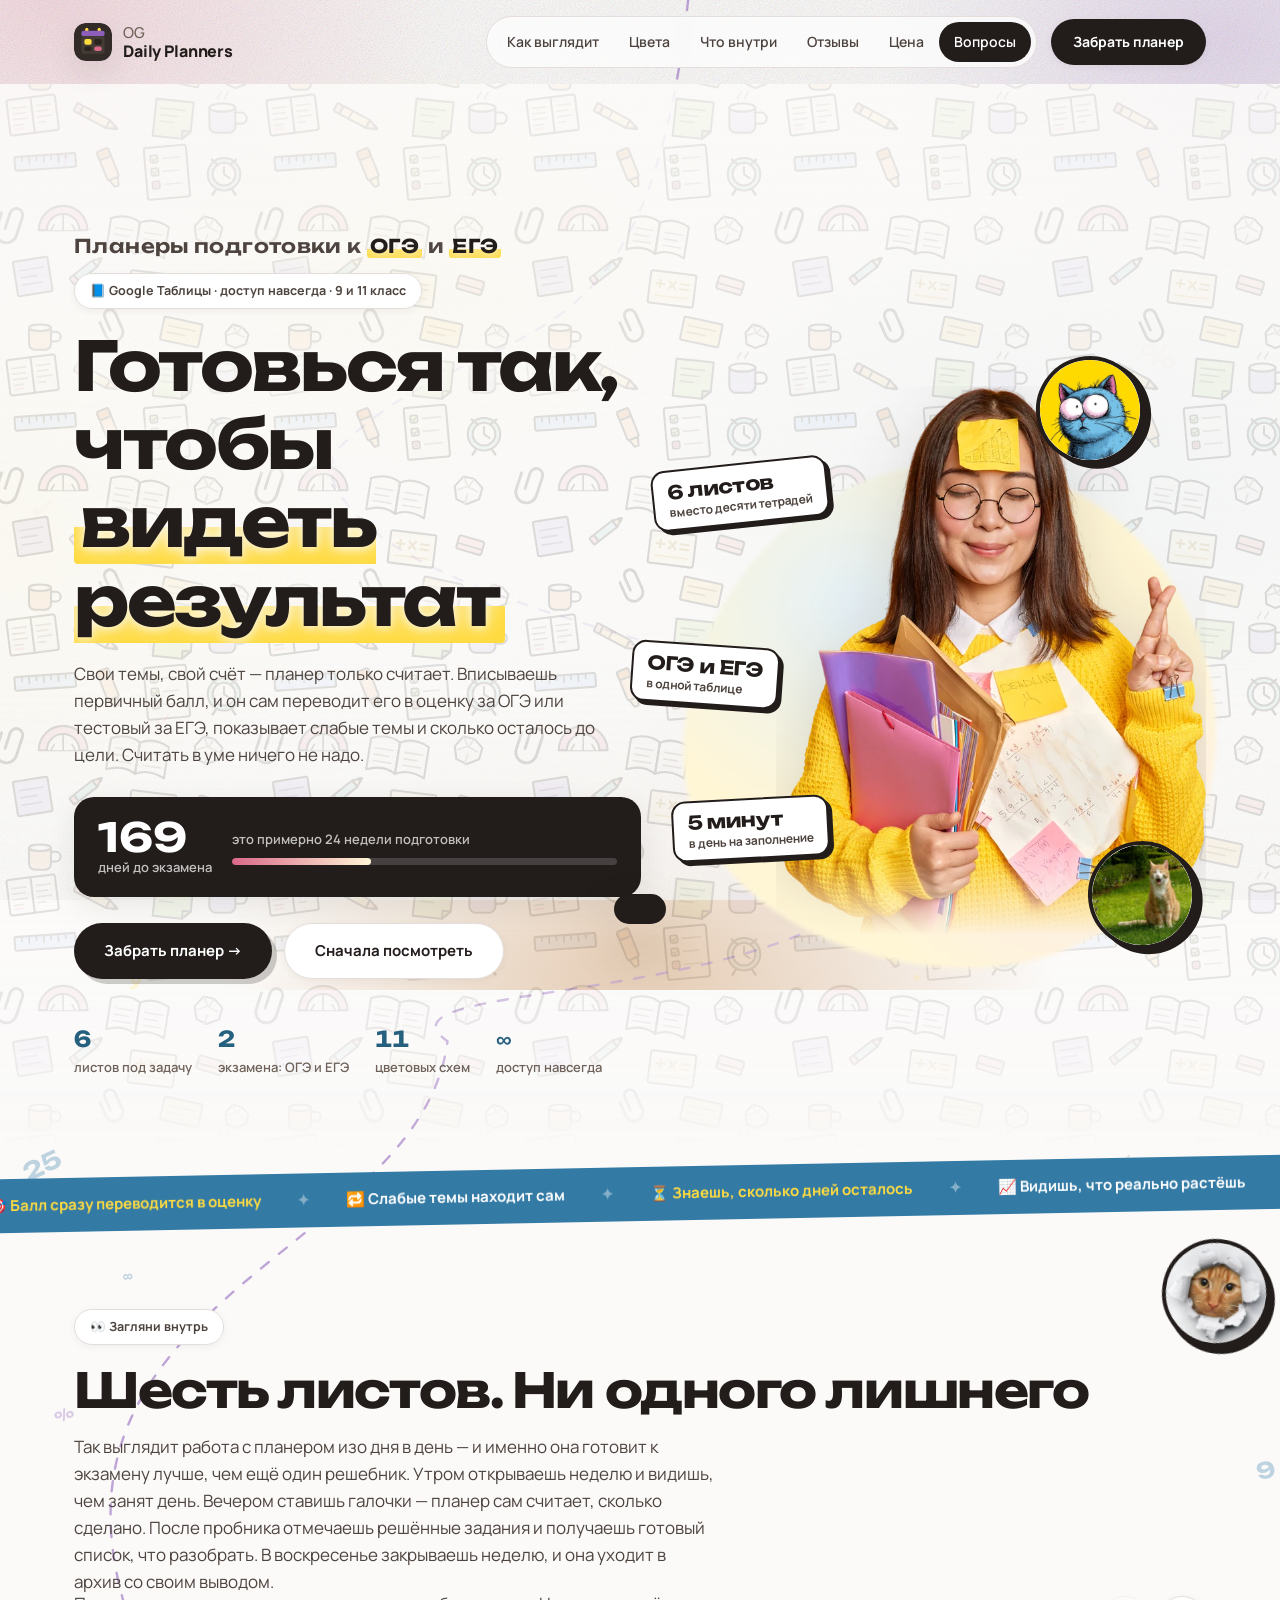
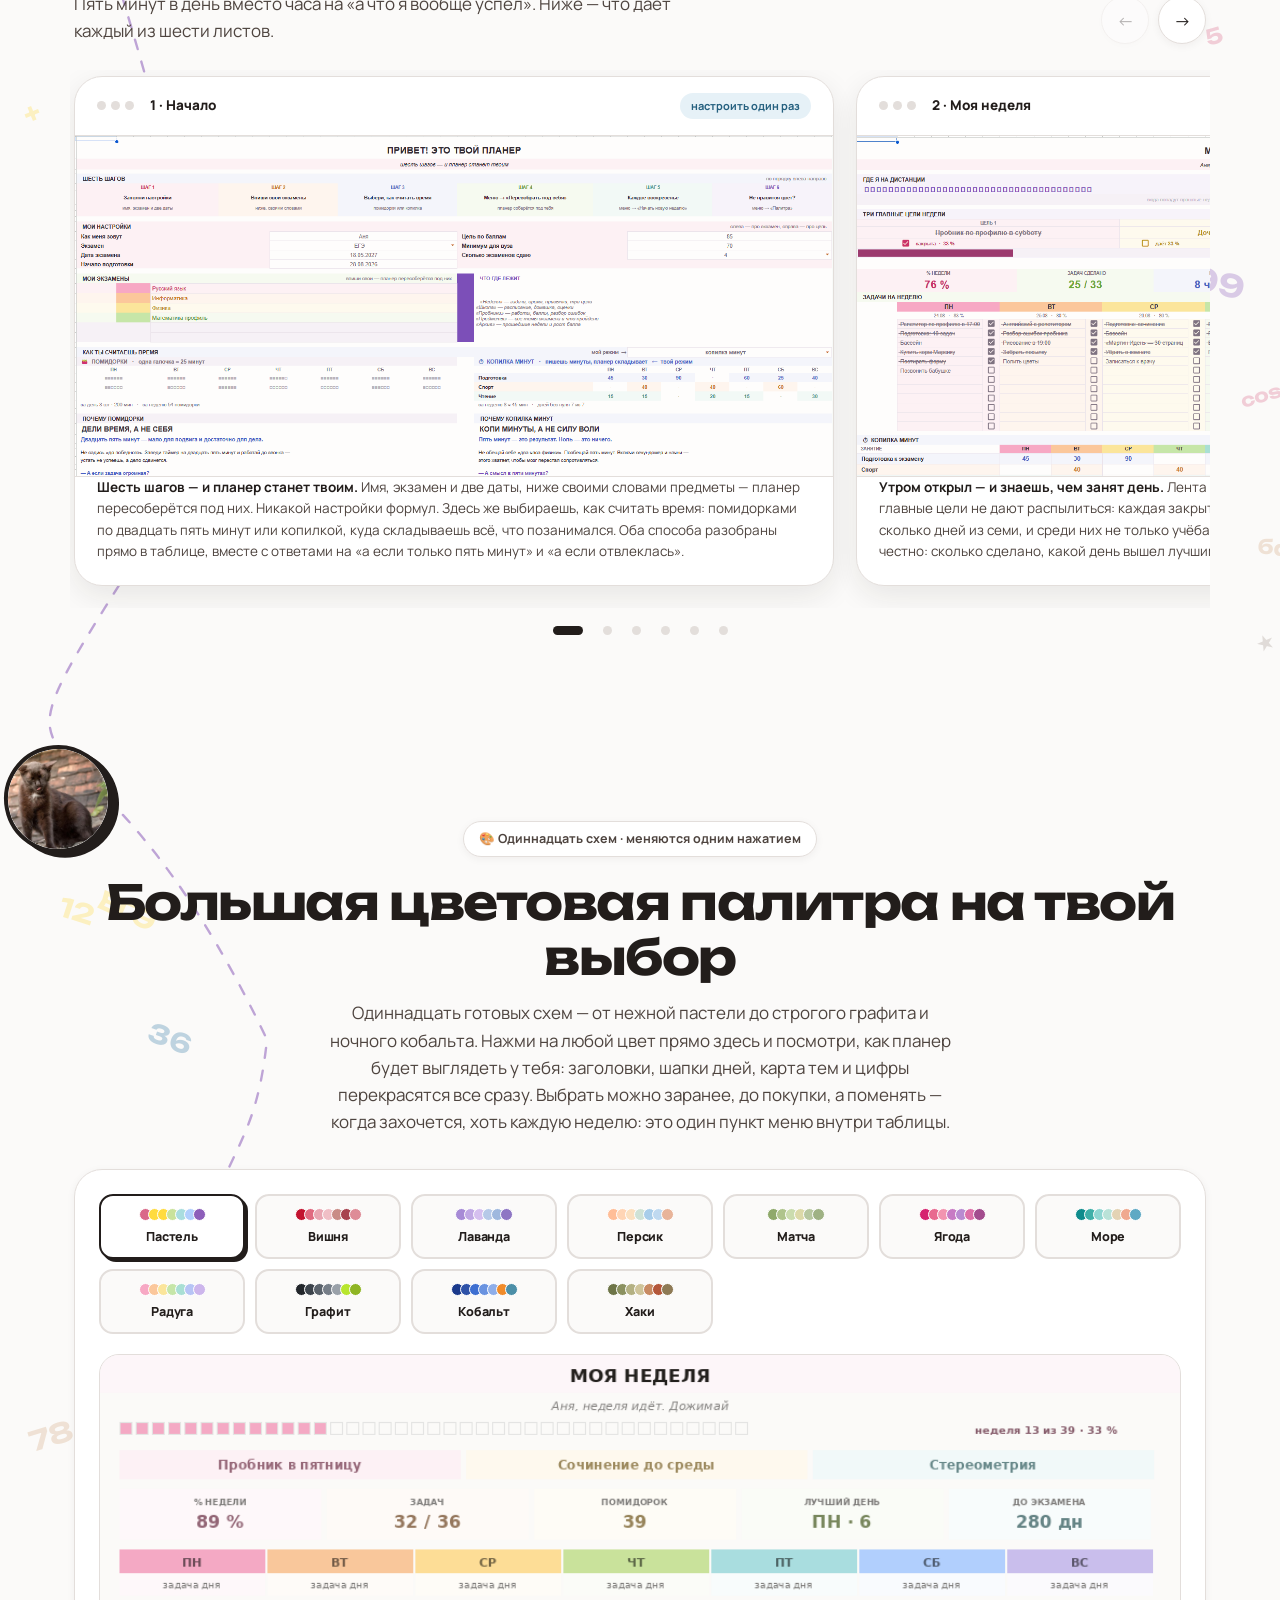
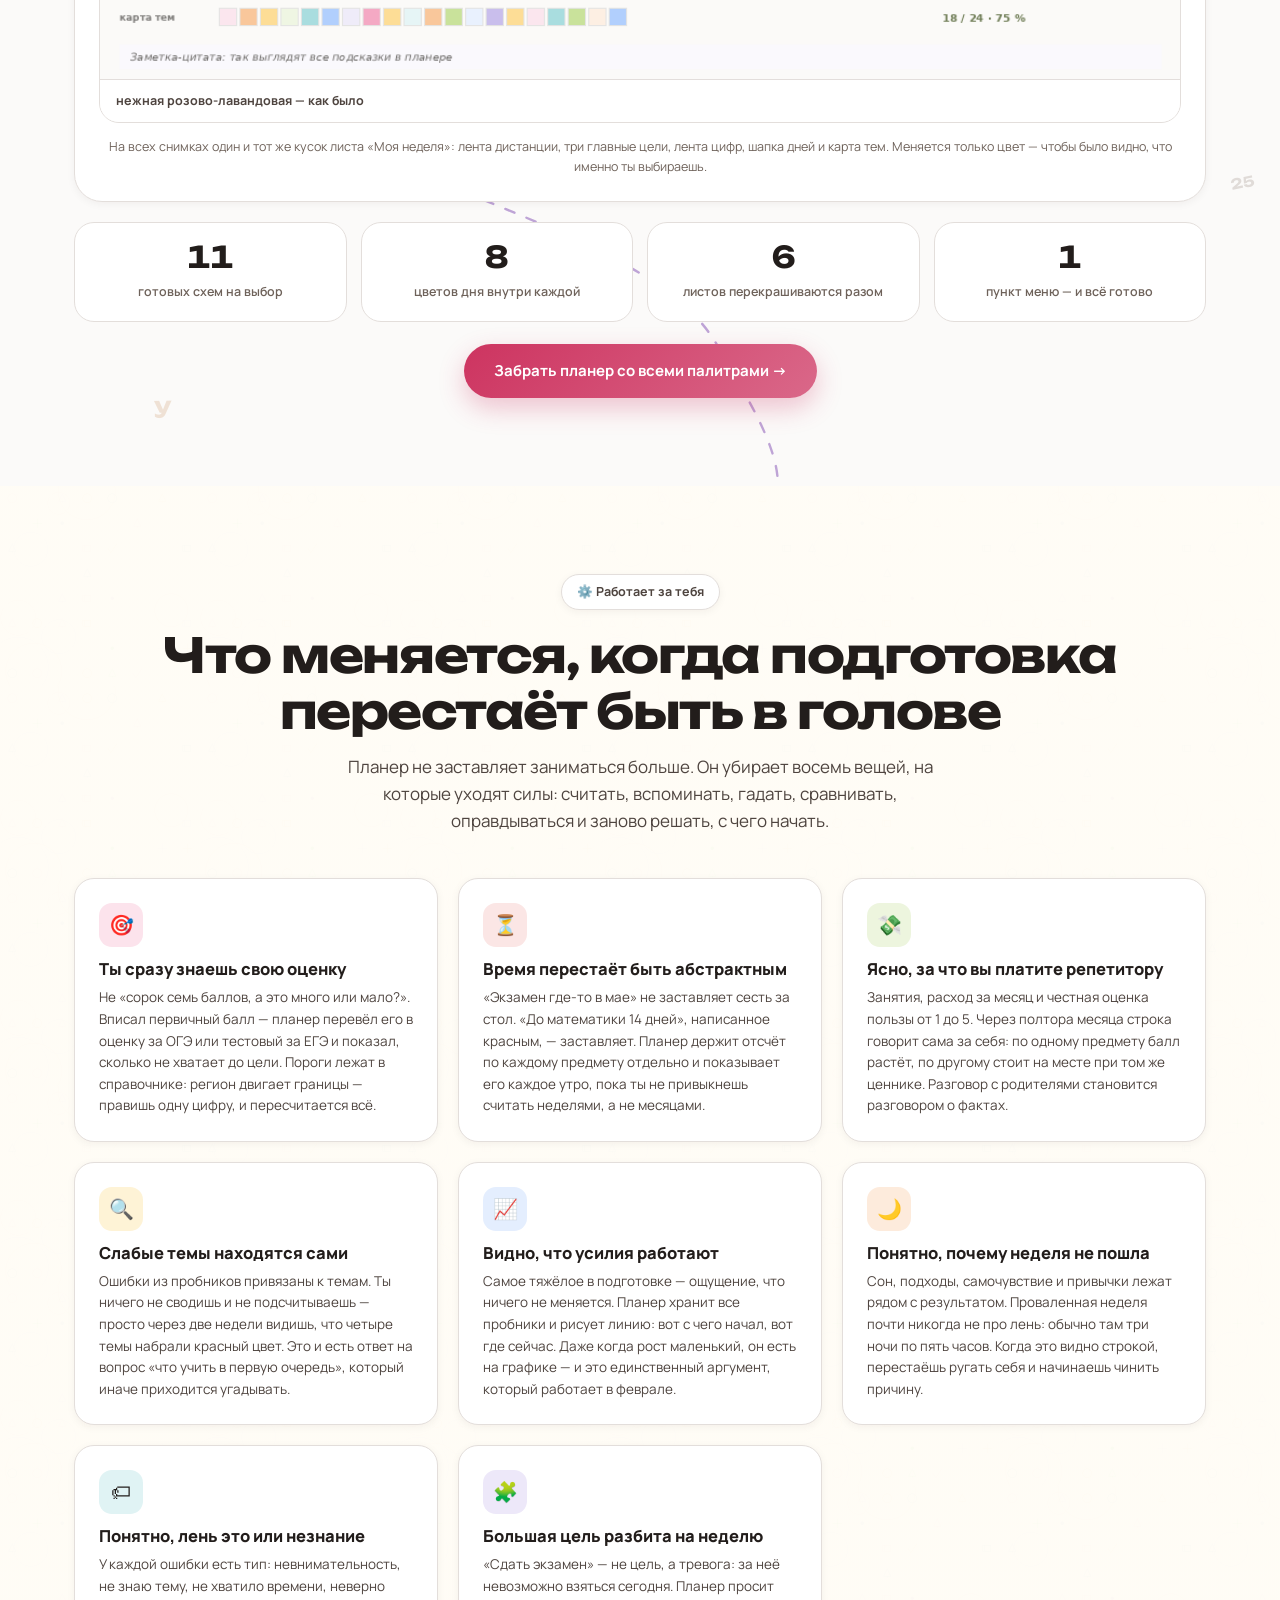
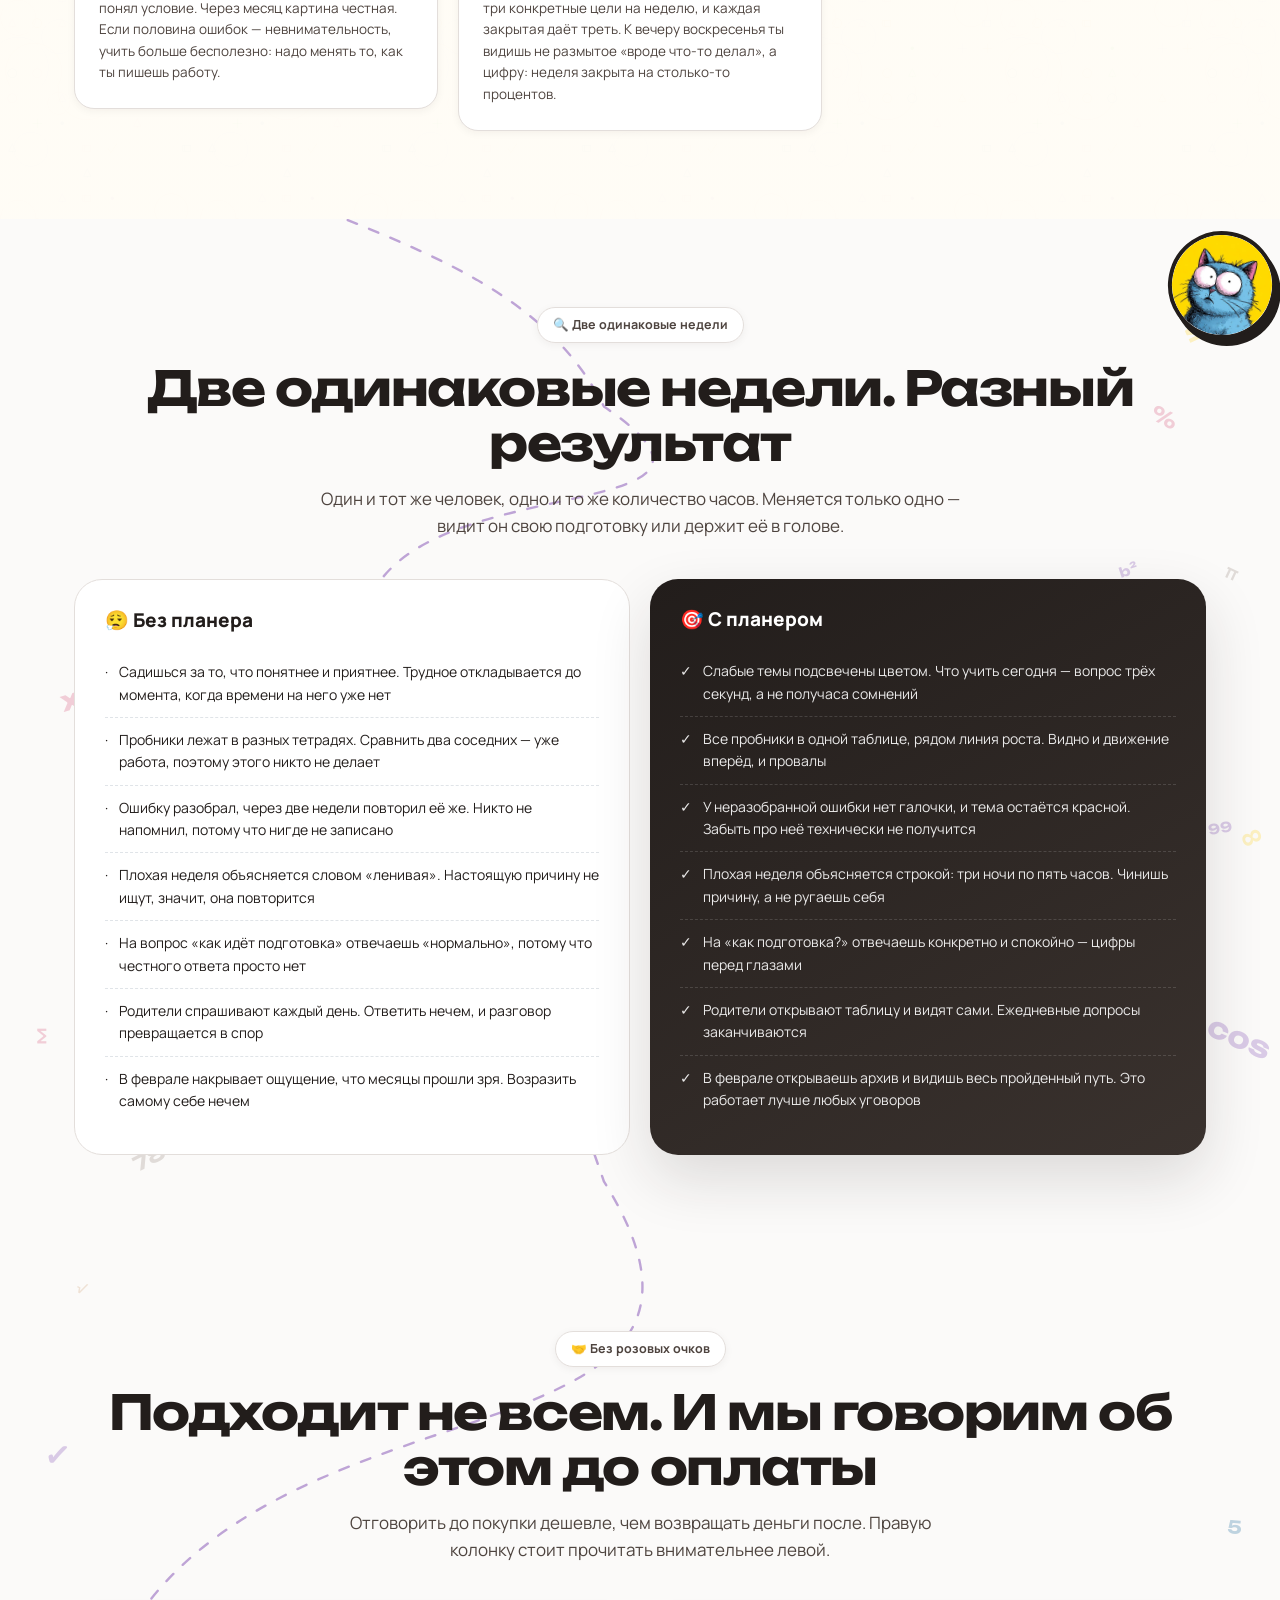
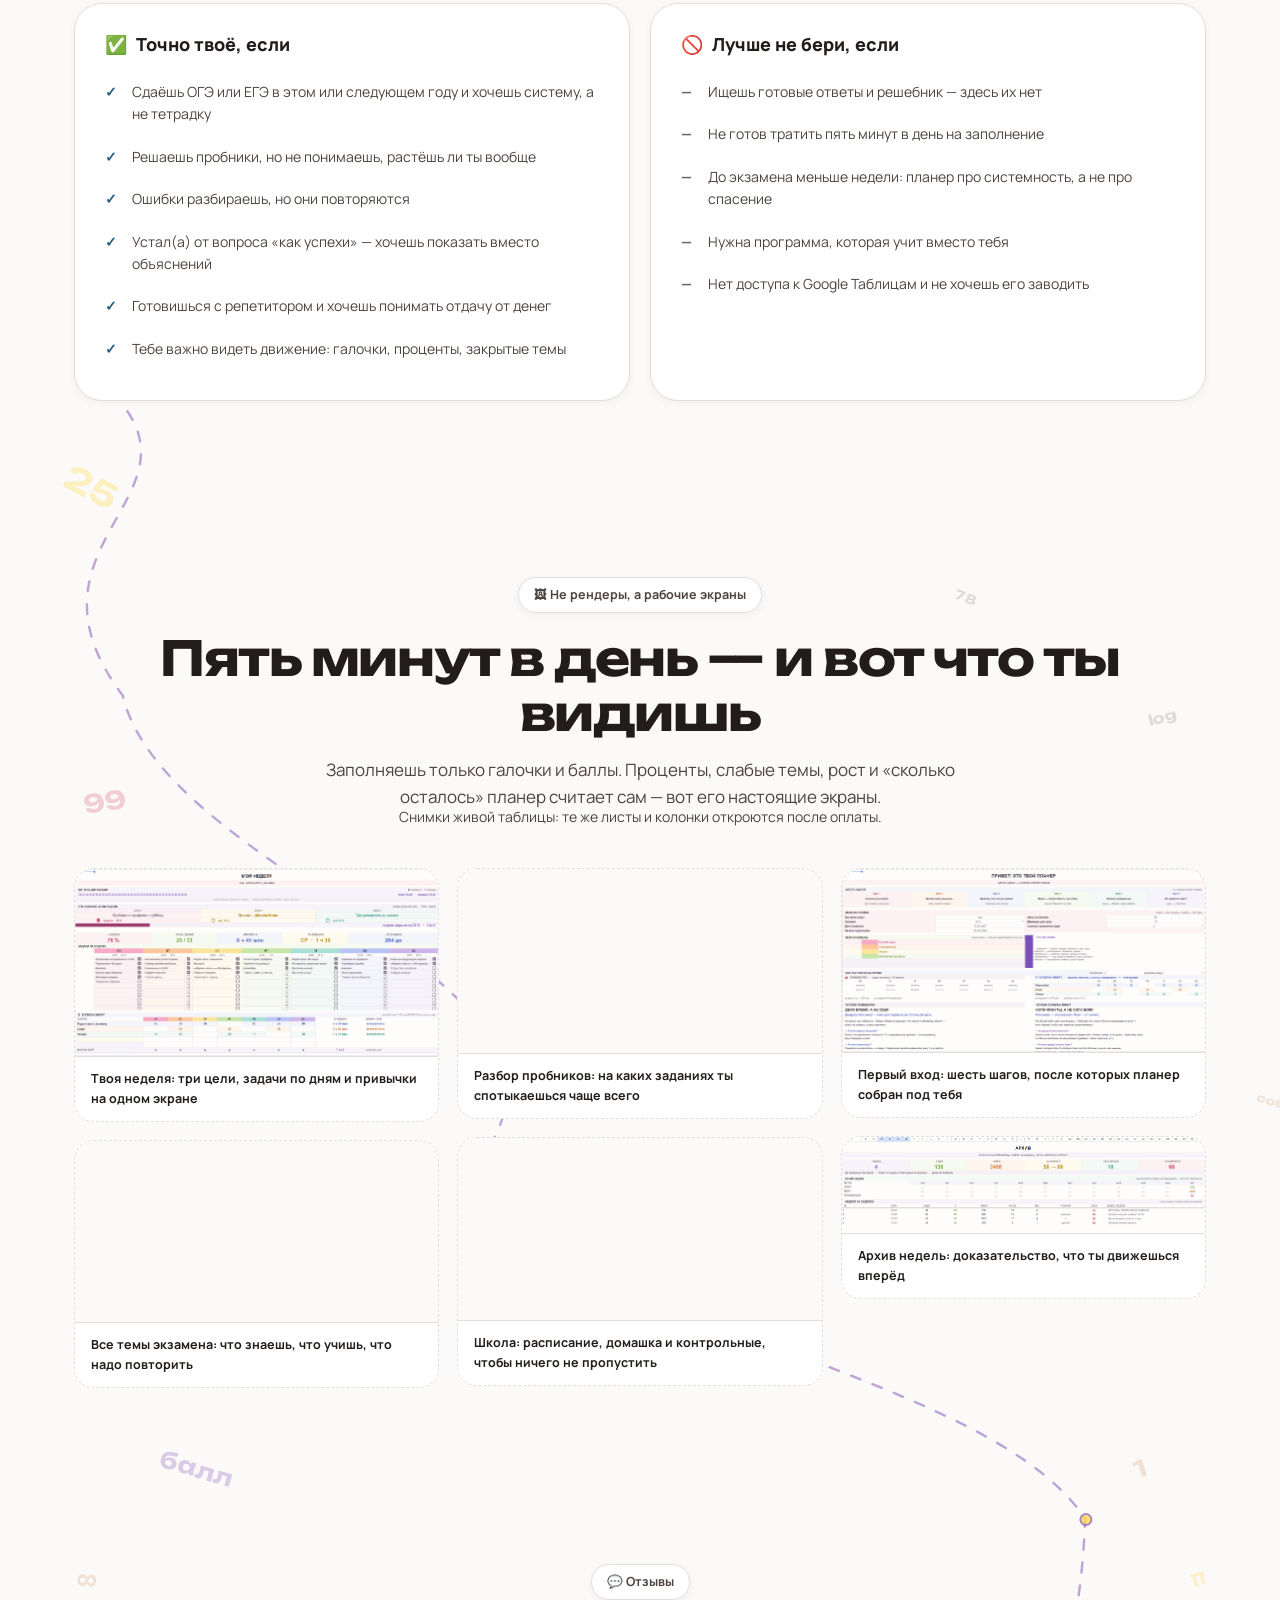
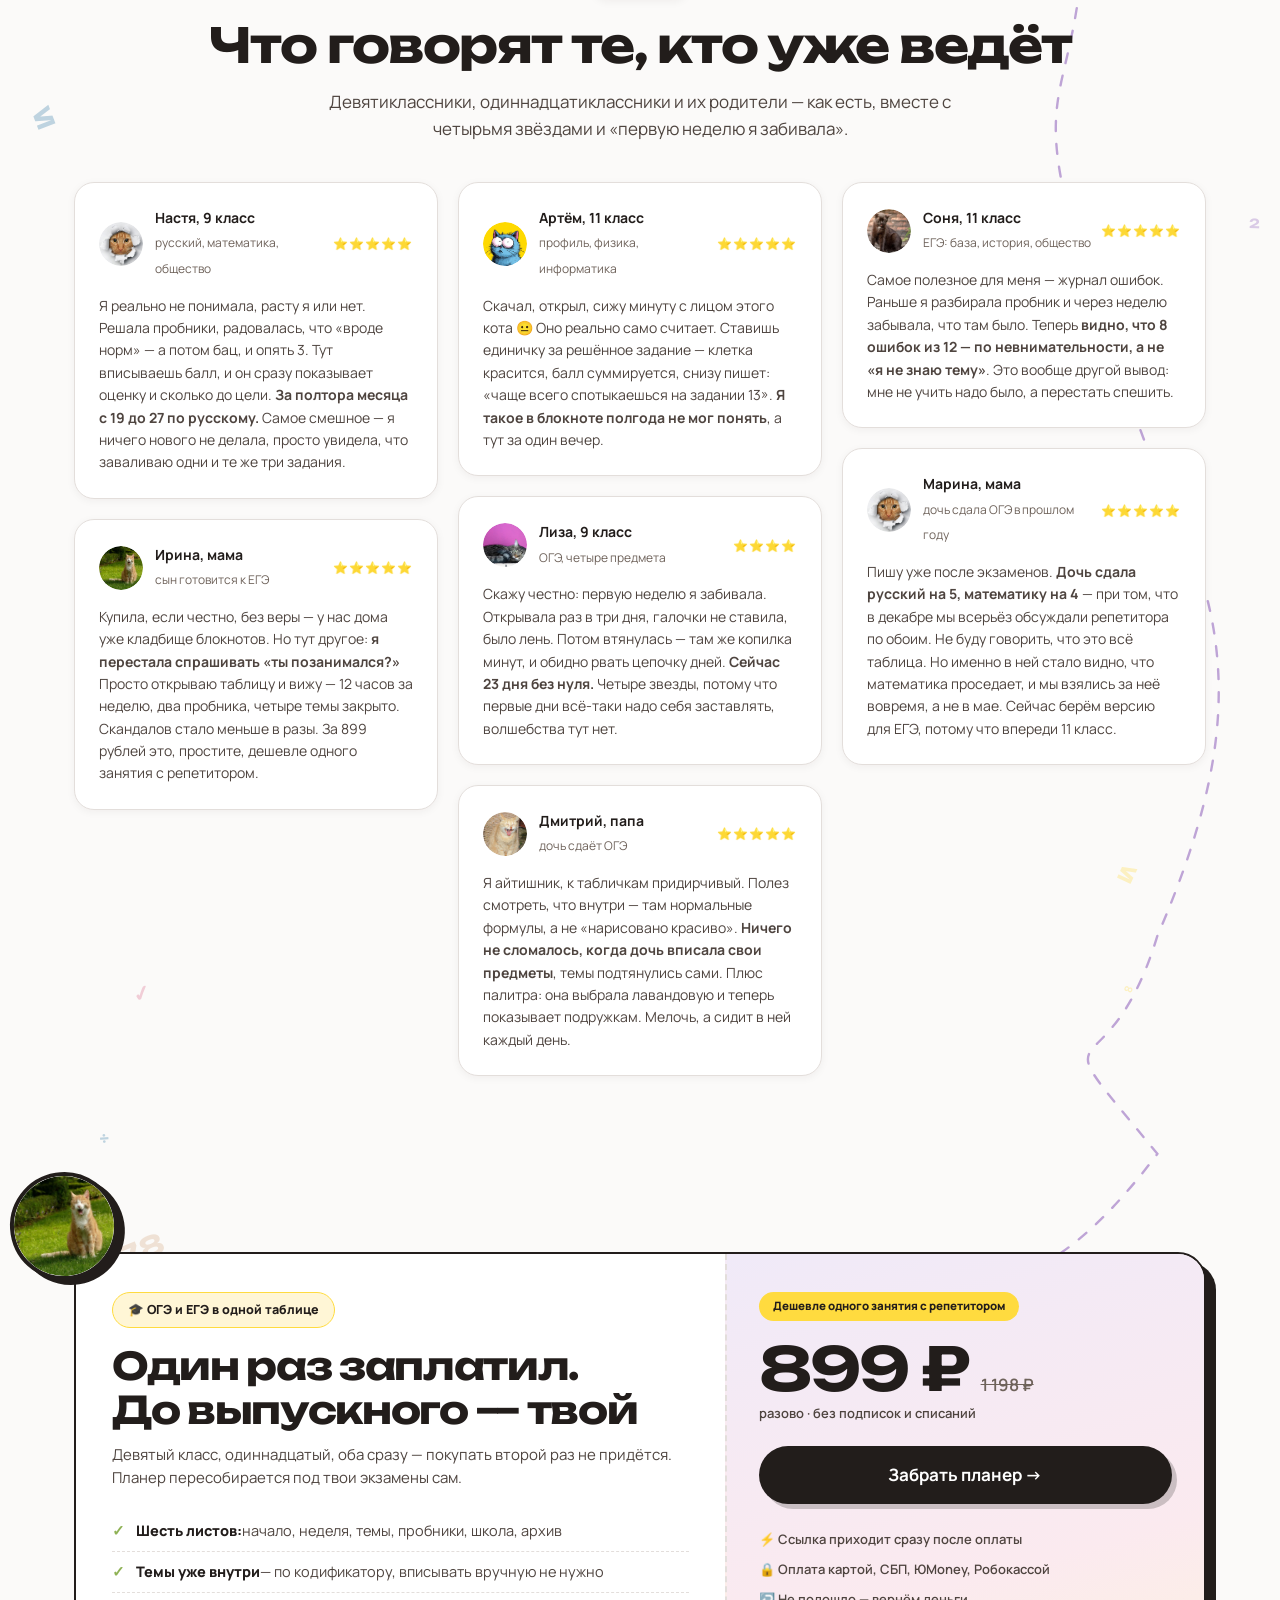
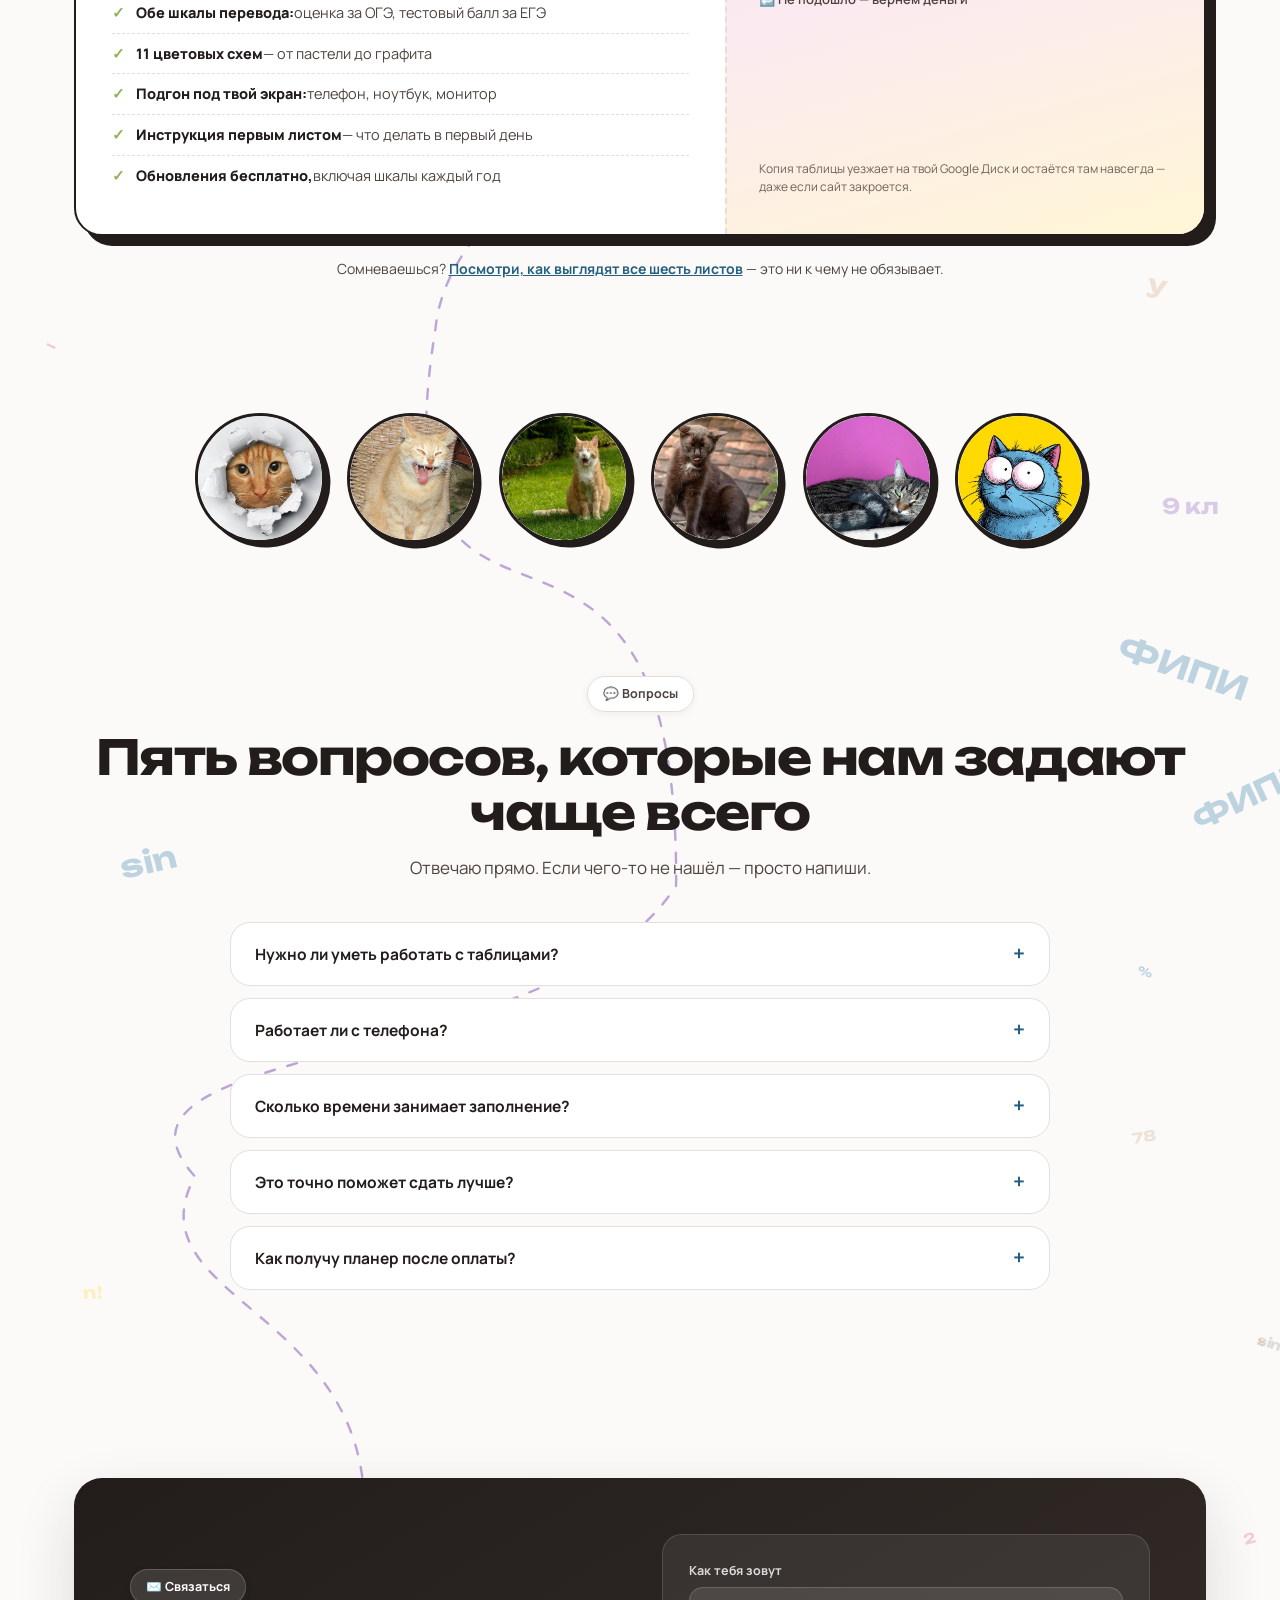
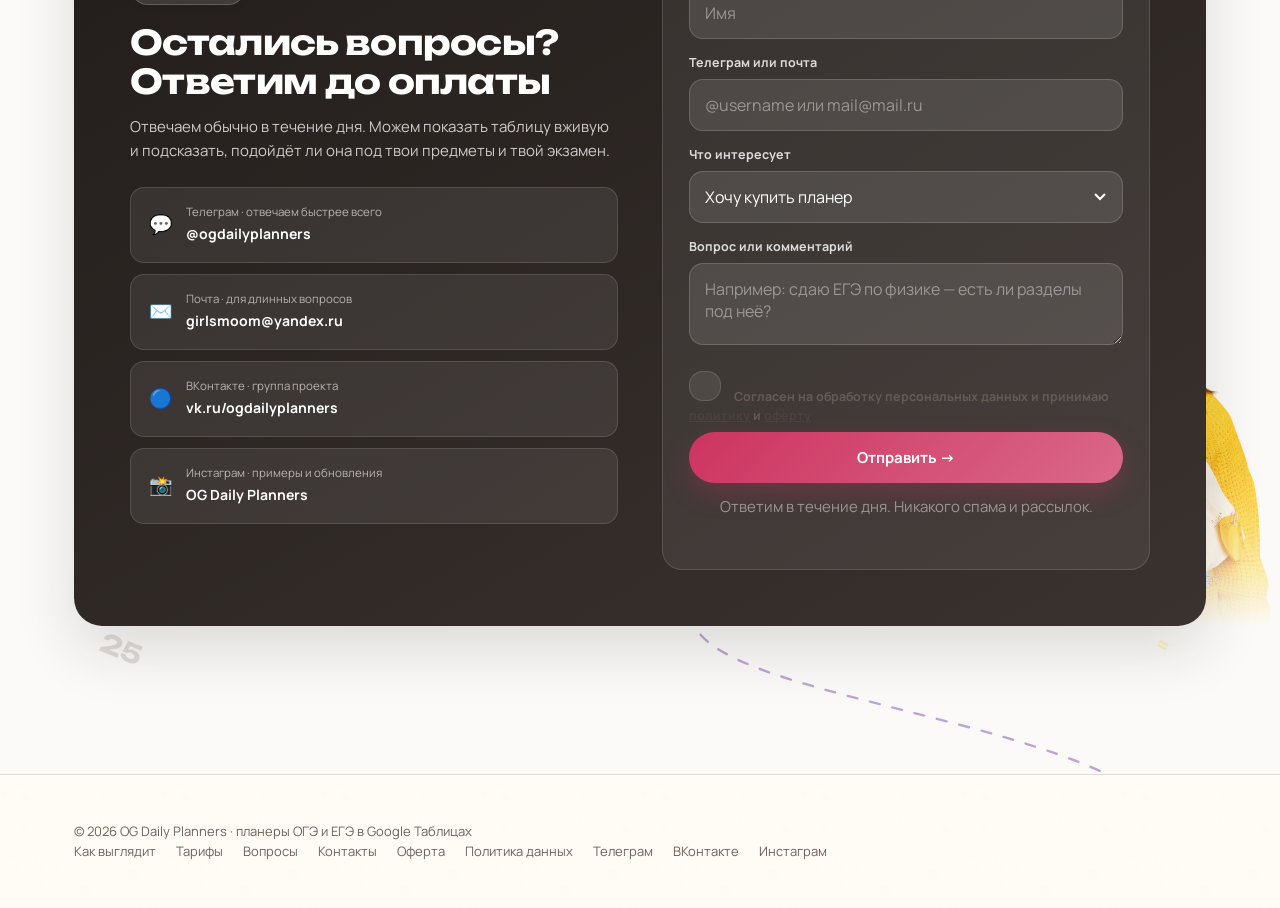
==== index.html @ 502cdce7 "Add files via upload" ====
<!DOCTYPE html>
<!-- ═══════════════════════════════════════════════════════════════
     ПЛАНЕРЫ ОГЭ И ЕГЭ · РАЗМЕТКА
     Стили — styles.css, скрипты — script.js.
     Здесь только структура и текст.
     ═══════════════════════════════════════════════════════════════ -->
<html lang="ru" class="no-js">
<head>
<meta charset="utf-8">
<!-- viewport-fit=cover — чтобы фон уходил под «чёлку» iPhone,
     а отступы контента считались через env(safe-area-inset-*) -->
<meta name="viewport" content="width=device-width, initial-scale=1, viewport-fit=cover">
<meta name="theme-color" content="#FBFAF9">
<meta name="format-detection" content="telephone=no">

<title>OG Daily Planners — планеры подготовки к ОГЭ и ЕГЭ, которые считают за тебя</title>
<meta name="description" content="Планеры подготовки к ОГЭ и ЕГЭ в Google Таблицах: темы, пробники, журнал ошибок, режим и дневник. Проценты, оценки и слабые места считаются сами.">
<meta property="og:title" content="OG Daily Planners — планеры подготовки к ОГЭ и ЕГЭ">
<meta property="og:description" content="Шесть листов, которые превращают подготовку в систему. Всё считается само.">
<meta property="og:type" content="website">


<!-- ─── ЗНАЧКИ ────────────────────────────────────────────────────
     SVG — для современных браузеров, PNG — для старых,
     apple-touch-icon — для ярлыка на домашнем экране iPhone. -->
<link rel="icon" href="favicon.svg" type="image/svg+xml">
<link rel="icon" href="favicon.png" sizes="32x32">
<link rel="apple-touch-icon" href="apple-touch-icon.png">
<link rel="manifest" href="site.webmanifest">

<!-- ─── ПРЕВЬЮ ПРИ ОТПРАВКЕ ССЫЛКИ ────────────────────────────────
     Без og:image в телеграме и вконтакте приходит голая строка.
     Размер 1200×630 — то, что просят все площадки. -->
<meta property="og:image" content="https://planernya.ru/og-image.jpg">
<meta property="og:image:width" content="1200">
<meta property="og:image:height" content="630">
<meta property="og:url" content="https://planernya.ru/">
<meta property="og:site_name" content="OG Daily Planners">
<meta property="og:locale" content="ru_RU">
<meta name="twitter:card" content="summary_large_image">
<meta name="twitter:image" content="https://planernya.ru/og-image.jpg">
<link rel="canonical" href="https://planernya.ru/">

<!-- Узор первого экрана грузится сразу, а не в общей очереди:
     без этого шапка полсекунды стоит пустой. -->
<link rel="preload" as="image" href="bg/pattern-study.svg" fetchpriority="high">
<link rel="preconnect" href="https://fonts.googleapis.com">
<link rel="preconnect" href="https://fonts.gstatic.com" crossorigin>
<link href="https://fonts.googleapis.com/css2?family=Manrope:wght@400;500;600;700;800&family=Unbounded:wght@600;700&display=swap" rel="stylesheet">

<!-- ─── РАЗМЕТКА ДЛЯ ПОИСКОВИКОВ ──────────────────────────────────
     Яндекс и Google читают этот блок и показывают цену прямо
     в выдаче, а вопросы — раскрывающимся списком под ссылкой.
     Вопросы взяты из блока FAQ ниже: если правишь их там —
     поправь и здесь, иначе поисковик покажет старый текст. -->
<script type="application/ld+json">
{
 "@context": "https://schema.org",
 "@graph": [
  {
   "@type": "Organization",
   "@id": "https://planernya.ru/#org",
   "name": "OG Daily Planners",
   "url": "https://planernya.ru/",
   "logo": "https://planernya.ru/icon-512.png",
   "email": "girlsmoom@yandex.ru",
   "telephone": "+7 912 018-03-93"
  },
  {
   "@type": "WebSite",
   "@id": "https://planernya.ru/#site",
   "url": "https://planernya.ru/",
   "name": "OG Daily Planners",
   "inLanguage": "ru-RU",
   "publisher": {
    "@id": "https://planernya.ru/#org"
   }
  },
  {
   "@type": "Product",
   "@id": "https://planernya.ru/#product",
   "name": "Планеры подготовки к ОГЭ и ЕГЭ",
   "description": "Шесть листов в Google Таблицах: начало, неделя, темы, пробники, школа, архив. Проценты, баллы и слабые темы считаются автоматически.",
   "image": [
    "https://planernya.ru/og-image.jpg"
   ],
   "brand": {
    "@id": "https://planernya.ru/#org"
   },
   "category": "Образование",
   "offers": {
    "@type": "Offer",
    "price": "899",
    "priceCurrency": "RUB",
    "availability": "https://schema.org/InStock",
    "url": "https://planernya.ru/checkout.html"
   }
  },
  {
   "@type": "FAQPage",
   "@id": "https://planernya.ru/#faq",
   "mainEntity": [
    {
     "@type": "Question",
     "name": "Нужно ли уметь работать с таблицами?",
     "acceptedAnswer": {
      "@type": "Answer",
      "text": "Нет. Все формулы уже внутри: ты только выбираешь из выпадающих списков и вписываешь числа. Из «умений» нужно уметь ставить галочки. Первым листом в планере идёт инструкция — что делать в первый день, в первую неделю и дальше."
     }
    },
    {
     "@type": "Question",
     "name": "Работает ли с телефона?",
     "acceptedAnswer": {
      "@type": "Answer",
      "text": "Да, через приложение Google Таблицы. Отмечать галочки, вписывать баллы и смотреть сводку удобно. Первую настройку — выбрать предметы и подставить темы — лучше сделать с компьютера: там видно всю ширину листа."
     }
    },
    {
     "@type": "Question",
     "name": "Сколько времени занимает заполнение?",
     "acceptedAnswer": {
      "@type": "Answer",
      "text": "Пять минут в день: отметить статус темы, поставить галочки в режиме, записать пару строк в дневник. Плюс десять минут после каждого пробника — разобрать ошибки. Это единственная обязательная часть: без неё планер превращается в красивую таблицу без пользы."
     }
    },
    {
     "@type": "Question",
     "name": "Это точно поможет сдать лучше?",
     "acceptedAnswer": {
      "@type": "Answer",
      "text": "Планер не добавляет знаний — он показывает, где их нет. Гарантировать баллы было бы враньём. Что он реально даёт: ты перестаёшь готовиться вслепую и тратить время на темы, которые и так знаешь."
     }
    },
    {
     "@type": "Question",
     "name": "Как получу планер после оплаты?",
     "acceptedAnswer": {
      "@type": "Answer",
      "text": "Ссылка на копию таблицы придёт сразу после оплаты. Открываешь, нажимаешь «Создать копию» — она становится твоей, никто кроме тебя её не видит. Доступ навсегда, обновления бесплатно."
     }
    }
   ]
  }
 ]
}
</script>

<link rel="stylesheet" href="styles.css">
</head>
<body class="bold-hero">

<!-- Первая цель при нажатии Tab: даёт перепрыгнуть меню и уйти
     сразу к тексту. Видна только когда на ней фокус. -->
<a class="skip" href="#main">Перейти к содержимому</a>

<!-- ═══ НИТЬ · путь через этапы страницы ═══════════════════════
     Линия петляет от шапки до подвала и уходит ЗА карточки:
     видна в промежутках между блоками, скрывается под ними.
     Так получается ощущение глубины и пути, а не рисунка поверх.

     Путь лежит в растягиваемом SVG, а точки-остановки — обычные
     элементы в процентах. Если бы кружки были внутри SVG, при
     растяжении на всю высоту страницы их расплющило бы в овалы. -->
<div class="thread" aria-hidden="true">
  <svg viewBox="0 0 100 1000" preserveAspectRatio="none">
    <path d="M 54 0 C 50.3 34.0 36.7 24.4 24.0 38.0 C 26.4 53.9 83.0 54.2 74.0 68.0 C 68.2 84.1 26.2 80.4 34.0 86.0 C 31.8 103.1 0.0 106.8 7.0 132.0 C 12.4 149.7 7.0 136.2 19.0 156.0 C 3.8 167.0 9.5 161.6 7.0 180.0 C -6.0 200.5 3.7 186.2 19.0 218.0 C 17.7 229.9 14.3 224.9 7.0 256.0 C 12.0 279.7 51.3 279.9 57.0 294.0 C 68.3 311.6 55.8 306.2 45.0 318.0 C 56.1 334.0 21.8 326.4 7.0 342.0 C 14.1 354.4 36.2 351.0 27.0 366.0 C 23.1 381.4 13.5 370.5 7.0 384.0 C -2.1 418.5 36.3 408.8 47.0 430.0 C 62.6 440.5 28.5 434.4 27.0 448.0 C 32.6 470.9 34.8 458.9 47.0 494.0 C 62.1 518.0 19.6 509.2 7.0 532.0 C 11.4 551.6 7.4 552.0 7.0 562.0 C 13.2 569.8 -2.1 574.0 7.0 586.0 C 10.6 600.9 47.5 609.3 37.0 624.0 C 43.1 638.5 78.6 641.4 87.0 654.0 C 86.2 674.2 79.3 663.6 93.0 700.0 C 99.9 712.6 99.7 722.6 93.0 738.0 C 88.7 752.1 82.5 743.3 93.0 756.0 C 81.8 770.8 78.0 763.3 73.0 774.0 C 76.9 794.2 34.8 802.0 33.0 820.0 C 27.5 853.8 53.3 825.8 53.0 866.0 C 43.1 881.4 2.8 878.8 13.0 890.0 C 6.7 901.8 34.8 900.9 25.0 928.0 C 34.4 962.6 41.7 942.9 55.0 974.0 C 47.5 984.3 106.3 983.7 93.0 1000.0" fill="none" stroke-width="2.4"
          stroke-linecap="round" stroke-dasharray="10 13"
          vector-effect="non-scaling-stroke"/>
  </svg>

  <!-- Декор: цифры, знаки и куски формул. Лежат на том же слое,
       что и нить, то есть ПОД содержимым — ничего не перекрывают
       и не мешают нажимать. Позиции в процентах, поэтому
       раскидываются по всей длине страницы, какой бы она ни была. -->
  <div class="thread-marks">
    <b class="c3" style="left:4.3%;top:1.21%;font-size:1.37rem;transform:rotate(7deg)">π</b>
    <b class="c3" style="left:7.9%;top:2.38%;font-size:0.74rem;transform:rotate(3deg)">+</b>
    <b class="c5" style="left:89.1%;top:2.83%;font-size:1.79rem;transform:rotate(6deg)">%</b>
    <b class="c5" style="left:2.3%;top:4.07%;font-size:1.96rem;transform:rotate(10deg)">✓</b>
    <b class="c6" style="left:11.2%;top:5.26%;font-size:1.16rem;transform:rotate(-23deg)">1</b>
    <b class="c3" style="left:12.0%;top:5.87%;font-size:1.32rem;transform:rotate(21deg)">√</b>
    <b class="c5" style="left:74.0%;top:7.47%;font-size:2.02rem;transform:rotate(5deg)">99</b>
    <b class="c1" style="left:71.3%;top:8.03%;font-size:0.77rem;transform:rotate(12deg)">+</b>
    <b class="c1" style="left:10.1%;top:8.03%;font-size:1.06rem;transform:rotate(4deg)">y</b>
    <b class="c6" style="left:87.6%;top:9.52%;font-size:0.83rem;transform:rotate(-9deg)">✓</b>
    <b class="c4" style="left:1.7%;top:9.52%;font-size:1.51rem;transform:rotate(-25deg)">25</b>
    <b class="c4" style="left:9.6%;top:10.48%;font-size:0.86rem;transform:rotate(-4deg)">∞</b>
    <b class="c2" style="left:4.3%;top:11.63%;font-size:0.93rem;transform:rotate(-27deg)">%</b>
    <b class="c4" style="left:98.1%;top:12.02%;font-size:1.39rem;transform:rotate(-11deg)">9 кл</b>
    <b class="c3" style="left:94.2%;top:13.43%;font-size:1.34rem;transform:rotate(-16deg)">5</b>
    <b class="c1" style="left:1.9%;top:14.05%;font-size:1.62rem;transform:rotate(-22deg)">+</b>
    <b class="c4" style="left:10.5%;top:15.43%;font-size:1.1rem;transform:rotate(28deg)">∞</b>
    <b class="c2" style="left:93.1%;top:15.43%;font-size:1.93rem;transform:rotate(13deg)">99</b>
    <b class="c3" style="left:96.9%;top:16.4%;font-size:1.14rem;transform:rotate(-16deg)">cos</b>
    <b class="c5" style="left:98.3%;top:17.67%;font-size:1.25rem;transform:rotate(6deg)">балл</b>
    <b class="c6" style="left:98.2%;top:18.44%;font-size:1.13rem;transform:rotate(-23deg)">★</b>
    <b class="c1" style="left:3.1%;top:19.38%;font-size:1.0rem;transform:rotate(24deg)">✓</b>
    <b class="c1" style="left:7.6%;top:20.63%;font-size:1.6rem;transform:rotate(24deg)">ЕГЭ</b>
    <b class="c1" style="left:4.6%;top:20.63%;font-size:1.65rem;transform:rotate(18deg)">12</b>
    <b class="c4" style="left:11.6%;top:21.69%;font-size:1.61rem;transform:rotate(19deg)">36</b>
    <b class="c1" style="left:43.3%;top:22.87%;font-size:1.3rem;transform:rotate(-21deg)">tg</b>
    <b class="c5" style="left:12.1%;top:23.33%;font-size:2.01rem;transform:rotate(12deg)">4</b>
    <b class="c5" style="left:2.3%;top:24.97%;font-size:1.7rem;transform:rotate(-17deg)">78</b>
    <b class="c5" style="left:90.7%;top:25.89%;font-size:1.31rem;transform:rotate(8deg)">n!</b>
    <b class="c6" style="left:70.0%;top:26.67%;font-size:1.13rem;transform:rotate(14deg)">балл</b>
    <b class="c5" style="left:90.9%;top:26.67%;font-size:1.4rem;transform:rotate(22deg)">0</b>
    <b class="c6" style="left:96.2%;top:27.88%;font-size:0.9rem;transform:rotate(-12deg)">25</b>
    <b class="c4" style="left:90.5%;top:28.83%;font-size:1.52rem;transform:rotate(-24deg)">√</b>
    <b class="c5" style="left:12.0%;top:29.69%;font-size:1.43rem;transform:rotate(-1deg)">y</b>
    <b class="c4" style="left:96.3%;top:31.0%;font-size:1.98rem;transform:rotate(-18deg)">x²</b>
    <b class="c3" style="left:94.0%;top:31.82%;font-size:2.03rem;transform:rotate(0deg)">9 кл</b>
    <b class="c3" style="left:20.4%;top:31.82%;font-size:1.62rem;transform:rotate(10deg)">12</b>
    <b class="c2" style="left:63.9%;top:33.28%;font-size:0.77rem;transform:rotate(8deg)">≠</b>
    <b class="c2" style="left:11.7%;top:33.82%;font-size:1.16rem;transform:rotate(16deg)">∑</b>
    <b class="c6" style="left:7.4%;top:34.66%;font-size:1.59rem;transform:rotate(-26deg)">0</b>
    <b class="c1" style="left:88.2%;top:34.66%;font-size:0.74rem;transform:rotate(18deg)">−</b>
    <b class="c5" style="left:28.6%;top:35.92%;font-size:1.02rem;transform:rotate(28deg)">36</b>
    <b class="c3" style="left:3.6%;top:37.31%;font-size:1.19rem;transform:rotate(-9deg)">1</b>
    <b class="c6" style="left:7.5%;top:37.77%;font-size:1.62rem;transform:rotate(-13deg)">a²</b>
    <b class="c6" style="left:7.8%;top:37.77%;font-size:1.27rem;transform:rotate(1deg)">78</b>
    <b class="c3" style="left:8.9%;top:38.83%;font-size:1.74rem;transform:rotate(-7deg)">sin</b>
    <b class="c1" style="left:89.6%;top:40.45%;font-size:2.05rem;transform:rotate(7deg)">×</b>
    <b class="c4" style="left:29.4%;top:40.99%;font-size:1.02rem;transform:rotate(3deg)">→</b>
    <b class="c6" style="left:5.0%;top:40.99%;font-size:1.17rem;transform:rotate(10deg)">π</b>
    <b class="c1" style="left:92.6%;top:42.25%;font-size:1.84rem;transform:rotate(-25deg)">≤</b>
    <b class="c3" style="left:89.9%;top:43.0%;font-size:1.29rem;transform:rotate(27deg)">%</b>
    <b class="c2" style="left:87.4%;top:44.29%;font-size:0.85rem;transform:rotate(-18deg)">b²</b>
    <b class="c6" style="left:95.7%;top:44.29%;font-size:1.22rem;transform:rotate(25deg)">π</b>
    <b class="c3" style="left:4.8%;top:45.31%;font-size:1.71rem;transform:rotate(-17deg)">x</b>
    <b class="c1" style="left:96.9%;top:46.42%;font-size:1.81rem;transform:rotate(-27deg)">∞</b>
    <b class="c2" style="left:94.4%;top:46.42%;font-size:0.87rem;transform:rotate(-9deg)">99</b>
    <b class="c5" style="left:89.5%;top:47.57%;font-size:1.08rem;transform:rotate(-3deg)">3</b>
    <b class="c3" style="left:2.8%;top:48.1%;font-size:1.29rem;transform:rotate(0deg)">∑</b>
    <b class="c2" style="left:94.2%;top:48.1%;font-size:1.78rem;transform:rotate(23deg)">cos</b>
    <b class="c6" style="left:10.4%;top:49.12%;font-size:1.26rem;transform:rotate(-27deg)">78</b>
    <b class="c5" style="left:6.0%;top:50.23%;font-size:0.91rem;transform:rotate(27deg)">√</b>
    <b class="c2" style="left:3.4%;top:51.53%;font-size:1.96rem;transform:rotate(6deg)">✓</b>
    <b class="c4" style="left:95.9%;top:52.19%;font-size:1.11rem;transform:rotate(5deg)">5</b>
    <b class="c3" style="left:6.2%;top:53.34%;font-size:1.2rem;transform:rotate(17deg)">99</b>
    <b class="c3" style="left:58.2%;top:54.83%;font-size:1.85rem;transform:rotate(-22deg)">√</b>
    <b class="c3" style="left:11.1%;top:55.55%;font-size:1.3rem;transform:rotate(28deg)">−</b>
    <b class="c1" style="left:5.0%;top:56.74%;font-size:2.07rem;transform:rotate(28deg)">25</b>
    <b class="c6" style="left:74.6%;top:57.74%;font-size:0.79rem;transform:rotate(19deg)">78</b>
    <b class="c6" style="left:89.7%;top:58.73%;font-size:0.92rem;transform:rotate(-14deg)">log</b>
    <b class="c3" style="left:6.5%;top:59.37%;font-size:1.57rem;transform:rotate(-9deg)">99</b>
    <b class="c2" style="left:5.9%;top:60.45%;font-size:1.25rem;transform:rotate(1deg)">+</b>
    <b class="c5" style="left:98.2%;top:61.9%;font-size:0.73rem;transform:rotate(15deg)">cos</b>
    <b class="c1" style="left:76.1%;top:61.9%;font-size:0.83rem;transform:rotate(2deg)">÷</b>
    <b class="c3" style="left:90.1%;top:62.66%;font-size:2.06rem;transform:rotate(21deg)">≤</b>
    <b class="c2" style="left:41.6%;top:63.87%;font-size:0.76rem;transform:rotate(9deg)">99</b>
    <b class="c5" style="left:88.6%;top:64.9%;font-size:1.48rem;transform:rotate(-18deg)">1</b>
    <b class="c2" style="left:12.4%;top:64.9%;font-size:1.41rem;transform:rotate(16deg)">балл</b>
    <b class="c5" style="left:6.0%;top:65.78%;font-size:1.76rem;transform:rotate(3deg)">∞</b>
    <b class="c1" style="left:93.0%;top:65.78%;font-size:1.5rem;transform:rotate(-18deg)">π</b>
    <b class="c4" style="left:2.6%;top:66.9%;font-size:2.02rem;transform:rotate(-21deg)">≤</b>
    <b class="c2" style="left:97.6%;top:67.86%;font-size:0.8rem;transform:rotate(2deg)">2</b>
    <b class="c3" style="left:89.9%;top:68.88%;font-size:1.68rem;transform:rotate(14deg)">9</b>
    <b class="c1" style="left:73.6%;top:70.18%;font-size:0.71rem;transform:rotate(-8deg)">8</b>
    <b class="c6" style="left:89.7%;top:71.02%;font-size:1.32rem;transform:rotate(-1deg)">8</b>
    <b class="c5" style="left:27.9%;top:71.94%;font-size:1.4rem;transform:rotate(15deg)">∑</b>
    <b class="c2" style="left:8.0%;top:71.94%;font-size:0.94rem;transform:rotate(28deg)">25</b>
    <b class="c1" style="left:87.4%;top:73.17%;font-size:1.66rem;transform:rotate(25deg)">≤</b>
    <b class="c3" style="left:10.4%;top:74.19%;font-size:1.31rem;transform:rotate(-16deg)">✓</b>
    <b class="c1" style="left:87.8%;top:74.19%;font-size:0.76rem;transform:rotate(20deg)">∞</b>
    <b class="c4" style="left:7.8%;top:75.42%;font-size:0.93rem;transform:rotate(-4deg)">÷</b>
    <b class="c3" style="left:2.7%;top:76.29%;font-size:1.37rem;transform:rotate(13deg)">=</b>
    <b class="c5" style="left:9.3%;top:76.29%;font-size:1.72rem;transform:rotate(-22deg)">78</b>
    <b class="c3" style="left:12.0%;top:77.51%;font-size:1.46rem;transform:rotate(-5deg)">x²</b>
    <b class="c6" style="left:92.7%;top:77.99%;font-size:1.93rem;transform:rotate(6deg)">→</b>
    <b class="c6" style="left:91.3%;top:79.3%;font-size:0.88rem;transform:rotate(2deg)">★</b>
    <b class="c5" style="left:89.0%;top:80.19%;font-size:1.72rem;transform:rotate(-22deg)">9</b>
    <b class="c5" style="left:89.7%;top:81.53%;font-size:1.59rem;transform:rotate(11deg)">y</b>
    <b class="c3" style="left:3.6%;top:82.08%;font-size:1.02rem;transform:rotate(26deg)">−</b>
    <b class="c2" style="left:90.8%;top:83.38%;font-size:1.33rem;transform:rotate(0deg)">9 кл</b>
    <b class="c4" style="left:87.2%;top:84.67%;font-size:2.02rem;transform:rotate(19deg)">ФИПИ</b>
    <b class="c4" style="left:92.9%;top:85.73%;font-size:1.87rem;transform:rotate(-25deg)">ФИПИ</b>
    <b class="c4" style="left:9.4%;top:86.28%;font-size:1.91rem;transform:rotate(-13deg)">sin</b>
    <b class="c4" style="left:88.9%;top:87.27%;font-size:0.71rem;transform:rotate(15deg)">%</b>
    <b class="c5" style="left:88.4%;top:88.62%;font-size:0.9rem;transform:rotate(-8deg)">78</b>
    <b class="c1" style="left:6.5%;top:89.89%;font-size:1.07rem;transform:rotate(-2deg)">n!</b>
    <b class="c6" style="left:98.2%;top:90.32%;font-size:0.85rem;transform:rotate(17deg)">sin</b>
    <b class="c5" style="left:98.1%;top:90.32%;font-size:0.87rem;transform:rotate(-25deg)">+</b>
    <b class="c4" style="left:91.9%;top:91.94%;font-size:1.34rem;transform:rotate(-22deg)">7</b>
    <b class="c3" style="left:97.2%;top:91.94%;font-size:0.9rem;transform:rotate(-14deg)">2</b>
    <b class="c4" style="left:39.5%;top:92.78%;font-size:1.01rem;transform:rotate(-2deg)">→</b>
    <b class="c1" style="left:38.3%;top:94.0%;font-size:1.62rem;transform:rotate(-25deg)">11 кл</b>
    <b class="c6" style="left:89.3%;top:95.02%;font-size:0.93rem;transform:rotate(-23deg)">=</b>
    <b class="c2" style="left:90.7%;top:95.86%;font-size:1.93rem;transform:rotate(-27deg)">4</b>
    <b class="c6" style="left:37.6%;top:95.86%;font-size:1.43rem;transform:rotate(13deg)">2</b>
    <b class="c1" style="left:8.5%;top:96.56%;font-size:1.05rem;transform:rotate(14deg)">log</b>
    <b class="c6" style="left:7.8%;top:97.75%;font-size:1.64rem;transform:rotate(22deg)">25</b>
    <b class="c1" style="left:90.4%;top:97.75%;font-size:1.11rem;transform:rotate(28deg)">=</b>
    <b class="c4" style="left:10.9%;top:99.17%;font-size:1.62rem;transform:rotate(25deg)">5</b>
  </div>
  <div class="thread-dots">
    <i style="left:24.0%;top:3.8%"></i>
    <i style="left:19.0%;top:15.6%"></i>
    <i style="left:57.0%;top:29.4%"></i>
    <i style="left:7.0%;top:38.4%"></i>
    <i style="left:7.0%;top:53.2%"></i>
    <i style="left:87.0%;top:65.4%"></i>
    <i style="left:73.0%;top:77.4%"></i>
    <i style="left:25.0%;top:92.8%"></i>
  </div>
</div>


<!-- Полоса прочтения. Показывает, сколько страницы позади —
     на длинном лендинге это снимает ощущение «а сколько ещё». -->
<div class="progress" id="progress" aria-hidden="true"><i></i></div>

<!-- Коты — настоящие фотографии, лежат в папке cats/.
     Раньше здесь были нарисованные кодом мордочки; фото живее
     и школьника цепляет сильнее. Каждый кот стоит там, где
     подходит по смыслу: кот в дырке — у «загляни внутрь»,
     спящий — у бесплатного подарка, удивлённый — у отзывов. -->

<!-- ═══ ШАПКА · липкая, уплотняется при прокрутке ═══════════════ -->
<header id="hdr">
  <div class="wrap nav">
    <!-- Логотип: иконка календаря + название -->
    <a href="#top" class="logo">
      <span class="logo-mark" aria-hidden="true">
        <svg viewBox="0 0 44 44" width="44" height="44" role="img">
          <rect width="44" height="44" rx="13" fill="#332B27"/>
          <rect x="13" y="5.5" width="3.6" height="6.5" rx="1.8" fill="#FFDB3F"/>
          <rect x="27.4" y="5.5" width="3.6" height="6.5" rx="1.8" fill="#FFDB3F"/>
          <rect x="8.5" y="9" width="27" height="6.2" rx="2.6" fill="#8D5EBA"/>
          <rect x="8.5" y="15" width="27" height="20.5" rx="3.4" fill="#453B35"/>
          <rect x="12" y="18.6" width="8.4" height="6.6" rx="2.1" fill="#FFDB3F"/>
          <rect x="23.6" y="18.6" width="8.4" height="6.6" rx="2.1" fill="#2A231F"/>
          <rect x="12" y="27.2" width="8.4" height="5.2" rx="2" fill="#2A231F"/>
          <rect x="23.6" y="27.2" width="8.4" height="5.2" rx="2" fill="#DA6889"/>
        </svg>
      </span>
      <span class="logo-txt">OG <b>Daily&nbsp;Planners</b></span>
    </a>
    <button class="burger" id="burger" aria-label="Открыть меню" aria-expanded="false">☰</button>
    <nav class="menu" id="menu" aria-label="Разделы сайта">
      <a href="#how" class="on">Как выглядит</a>
      <a href="#demo">Цвета</a>
      <a href="#inside">Что внутри</a>
      <a href="#reviews">Отзывы</a>
      <a href="#price">Цена</a>
      <a href="#faq">Вопросы</a>
    </nav>
    <a href="#price" class="head-cta">Забрать планер</a>
  </div>
</header>

<div id="top"></div>

<main id="main">

<!-- ═══ ГЕРОЙ · обещание, счётчик дней, коллаж ══════════════════ -->
<section class="hero">
  <div class="wrap hero-grid">
    <div>
      <p class="over">Планеры подготовки к <b>ОГЭ</b> и <b>ЕГЭ</b></p>
      <span class="tag">📘 Google Таблицы · доступ навсегда · 9 и 11 класс</span>
      <h1>Готовься так, чтобы <mark>видеть результат</mark></h1>
      <p class="lead">
        Свои темы, свой счёт — планер только считает. Вписываешь первичный балл,
        и он сам переводит его в оценку за ОГЭ или тестовый за ЕГЭ, показывает
        слабые темы и сколько осталось до цели. Считать в уме ничего не надо.
      </p>

      <!-- Счётчик заполняется скриптом из CONFIG.examDate -->
      <div class="countdown">
        <div>
          <div class="cd-num" id="cdNum">—</div>
          <div class="cd-lbl">дней до экзамена</div>
        </div>
        <div class="cd-right">
          <div class="cd-lbl" id="cdTxt">считаем…</div>
          <div class="cd-bar"><i id="cdBar"></i></div>
        </div>
      </div>

      <div class="hero-btns">
        <a href="#price" class="btn btn-1">Забрать планер →</a>
        <a href="#how" class="btn btn-2">Сначала посмотреть</a>
      </div>

      <div class="trust">
        <div><b data-count="6">0</b>листов под задачу</div>
        <div><b data-count="2">0</b>экзамена: ОГЭ и ЕГЭ</div>
        <div><b data-count="11">0</b>цветовых схем</div>
        <div><b>∞</b>доступ навсегда</div>
      </div>
    </div>

    <!-- Портрет вместо коллажа карточек: живой человек в первом экране
         работает лучше, чем три выдуманных таблички. Цветное пятно
         за спиной и подписи-стикеры собраны кодом, поэтому картинка
         остаётся одна и весит 77 КБ. -->
    <div class="hero-art">
      <div class="hero-photo">
        <picture>
          <source srcset="img/student.webp" type="image/webp">
          <img src="img/student.png" width="642" height="820" fetchpriority="high" decoding="async"
               alt="Школьница со стопкой папок и стикером «дедлайн» держит скрещённые пальцы перед экзаменом">
        </picture>
      </div>

      <!-- Подписи слева от фигуры: справа поднята рука со скрещёнными
           пальцами, её перекрывать нельзя — это лучшая часть кадра. -->
      <span class="hero-note n1" aria-hidden="true"><b>6 листов</b>вместо десяти тетрадей</span>
      <span class="hero-note n2" aria-hidden="true"><b>ОГЭ и ЕГЭ</b>в одной таблице</span>
      <span class="hero-note n3" aria-hidden="true"><b>5 минут</b>в день на заполнение</span>

      <span class="sticker s-a"><img class="cat" src="cats/cat-shock.jpg" alt="" loading="lazy" decoding="async" width="420" height="420"></span>
      <span class="sticker s-c"><img class="cat" src="cats/cat-yawn.jpg" alt="" loading="lazy" decoding="async" width="420" height="420"></span>
    </div>
  </div>
</section>

<!-- ═══ БЕГУЩАЯ СТРОКА · разделяет экраны и держит темп ════════ -->
<div class="ticker" aria-hidden="true">
  <div class="ticker-row" id="tickerRow">
    <span>🎯 Балл сразу переводится в оценку</span><span>✦</span>
    <span>🔁 Слабые темы находит сам</span><span>✦</span>
    <span>⏳ Знаешь, сколько дней осталось</span><span>✦</span>
    <span>📈 Видишь, что реально растёшь</span><span>✦</span>
    <span>📚 Темы экзамена уже вписаны</span><span>✦</span>
    <span>🌙 Понимаешь, почему неделя не пошла</span><span>✦</span>
    <span>👩‍🏫 Видно, что даёт репетитор</span><span>✦</span>
    <span>💛 Пять минут вечером — и всё на месте</span><span>✦</span>
  </div>
</div>

<!-- ═══ КАРУСЕЛЬ · шесть листов планера ══════════════════════════ -->
<section id="how" class="has-stick">
  <span class="sticker s-how" aria-hidden="true"><img class="cat" src="cats/cat-peek.jpg" alt="" loading="lazy" decoding="async" width="420" height="420"></span>
  <div class="wrap">
    <div class="carousel-head reveal">
      <div>
        <span class="tag">👀 Загляни внутрь</span>
        <h2 class="h2">Шесть листов. Ни одного лишнего</h2>
        <p class="lead">Так выглядит работа с планером изо дня в день — и именно она
          готовит к экзамену лучше, чем ещё один решебник. Утром открываешь неделю
          и видишь, чем занят день. Вечером ставишь галочки — планер сам считает,
          сколько сделано. После пробника отмечаешь решённые задания и получаешь
          готовый список, что разобрать. В воскресенье закрываешь неделю, и она
          уходит в архив со своим выводом.</p>
        <p class="lead" style="margin-top:-6px">Пять минут в день вместо часа
          на «а что я вообще успел». Ниже — что даёт каждый из шести листов.</p>
      </div>
      <div class="c-nav">
        <button class="c-btn" id="prev" aria-label="Предыдущий лист">←</button>
        <button class="c-btn" id="next" aria-label="Следующий лист">→</button>
      </div>
    </div>

    <!-- Слайды листаются пальцем, стрелками, точками и клавишами.
         Внутри — настоящие снимки листов, не рисунки. -->
    <div class="track" id="track" tabindex="0" aria-label="Листы планера">

      <article class="slide">
        <div class="slide-top">
          <div class="dots-mac" aria-hidden="true"><i></i><i></i><i></i></div>
          <span class="slide-name">1 · Начало</span>
          <span class="slide-tab">настроить один раз</span>
        </div>
        <div class="slide-shot">
          <a class="zoom" href="screens/sheet-nachalo.png">
            <img src="screens/sheet-nachalo.png" loading="lazy" decoding="async"
               width="1469" height="740" alt="Лист «Начало»: шесть шагов, настройки, мои экзамены и выбор режима времени">
          </a>
        </div>
        <p class="slide-cap"><b>Шесть шагов — и планер станет твоим.</b> Имя, экзамен
          и две даты, ниже своими словами предметы — планер пересоберётся под них.
          Никакой настройки формул. Здесь же выбираешь, как считать время: помидорками
          по двадцать пять минут или копилкой, куда складываешь всё, что позанимался.
          Оба способа разобраны прямо в таблице, вместе с ответами на «а если только
          пять минут» и «а если отвлеклась».</p>
      </article>

      <article class="slide">
        <div class="slide-top">
          <div class="dots-mac" aria-hidden="true"><i></i><i></i><i></i></div>
          <span class="slide-name">2 · Моя неделя</span>
          <span class="slide-tab">твой день</span>
        </div>
        <div class="slide-shot">
          <a class="zoom" href="screens/sheet-nedelya.png">
            <img src="screens/sheet-nedelya.png" loading="lazy" decoding="async"
               width="1462" height="753" alt="Лист «Моя неделя»: дистанция до экзамена, три цели, задачи по дням и копилка минут">
          </a>
        </div>
        <p class="slide-cap"><b>Утром открыл — и знаешь, чем занят день.</b> Лента
          дистанции показывает, какая ты неделя из скольких. Три главные цели не дают
          распылиться: каждая закрытая — треть недели. Привычки отмечены звёздами,
          сколько дней из семи, и среди них не только учёба, но и лечь до полуночи,
          прогулка, вода. Вечером видно честно: сколько сделано, какой день вышел
          лучшим и цела ли цепочка дней без нуля.</p>
      </article>

      <article class="slide">
        <div class="slide-top">
          <div class="dots-mac" aria-hidden="true"><i></i><i></i><i></i></div>
          <span class="slide-name">3 · Предметы и темы</span>
          <span class="slide-tab">что учить сегодня</span>
        </div>
        <div class="slide-shot">
          <a class="zoom" href="screens/sheet-predmety.png">
            <img src="screens/sheet-predmety.png" loading="lazy" decoding="async"
               width="1485" height="740" alt="Лист «Предметы и темы»: карта тем по предметам и статусы каждой темы">
          </a>
        </div>
        <p class="slide-cap"><b>Конец фразе «кажется, я плохо знаю математику».</b>
          Квадрат — тема, цвет — статус: не начато, учу, только теория, знаю, повторить.
          Темы по кодификатору уже вписаны, список твой — можно править как в учебнике.
          Тяжёлым темам ставишь вес два или три, и готовность считается честно,
          а не «сорок штук поровну». Смотришь на карту три секунды и видишь,
          что учить сегодня.</p>
      </article>

      <article class="slide">
        <div class="slide-top">
          <div class="dots-mac" aria-hidden="true"><i></i><i></i><i></i></div>
          <span class="slide-name">4 · Пробники и варианты</span>
          <span class="slide-tab">почему балл такой</span>
        </div>
        <div class="slide-shot">
          <a class="zoom" href="screens/sheet-probniki.png">
            <img src="screens/sheet-probniki.png" loading="lazy" decoding="async"
               width="1469" height="743" alt="Лист «Пробники и варианты»: сборники, карта заданий по каждому варианту и подсказки, что разобрать">
          </a>
        </div>
        <p class="slide-cap"><b>Пробник перестаёт быть просто оценкой.</b> Отмечаешь
          решённые задания — планер сам считает балл, переводит его в оценку или
          тестовый балл и находит закономерность: на каких номерах ты спотыкаешься
          из раза в раз. Внизу появляется готовый список «что разобрать». Больше не
          нужно гадать, почему второй пробник хуже первого, — причина названа.</p>
      </article>

      <article class="slide">
        <div class="slide-top">
          <div class="dots-mac" aria-hidden="true"><i></i><i></i><i></i></div>
          <span class="slide-name">5 · Школа</span>
          <span class="slide-tab">школа не подождёт</span>
        </div>
        <div class="slide-shot">
          <a class="zoom" href="screens/sheet-shkola.png">
            <img src="screens/sheet-shkola.png" loading="lazy" decoding="async"
               width="1466" height="736" alt="Лист «Школа»: расписание недели, домашка со сроками, контрольные и оценки">
          </a>
        </div>
        <p class="slide-cap"><b>Школа не должна срываться из-за подготовки.</b>
          Расписание, домашка со сроками и контрольные в одном месте — то, что горит,
          поднимается наверх само. Оценки складываются в средний балл, и планер прямо
          пишет, сколько пятёрок не хватает до нужной в четверти. Родителям, кстати,
          именно этот лист нравится больше всего.</p>
      </article>

      <article class="slide">
        <div class="slide-top">
          <div class="dots-mac" aria-hidden="true"><i></i><i></i><i></i></div>
          <span class="slide-name">6 · Архив</span>
          <span class="slide-tab">твой путь целиком</span>
        </div>
        <div class="slide-shot">
          <a class="zoom" href="screens/sheet-arhiv.png">
            <img src="screens/sheet-arhiv.png" loading="lazy" decoding="async"
               width="1466" height="385" alt="Лист «Архив»: итоги по всем неделям, разбивка по месяцам и рост балла">
          </a>
        </div>
        <p class="slide-cap"><b>Лист против выгорания.</b> Каждая прожитая неделя
          сохраняется сюда со своим итогом и выводом. В феврале, когда кажется, что
          всё зря и ничего не меняется, ты открываешь архив и видишь: осенью было
          столько, сейчас столько. Это не мотивация из цитат — это твои собственные
          цифры, которые невозможно оспорить.</p>
      </article>

    </div>
    <div class="dots" id="dots"></div>
  </div>
</section>

<!-- ═══ ПАЛИТРЫ · одиннадцать цветовых схем ════════════════════ -->
<section id="demo" class="has-stick">
  <span class="sticker s-pal" aria-hidden="true"><img class="cat" src="cats/cat-tongue.jpg" alt="" loading="lazy" decoding="async" width="420" height="420"></span>
  <div class="wrap">
    <div class="center reveal" style="margin-bottom:34px">
      <span class="tag">🎨 Одиннадцать схем · меняются одним нажатием</span>
      <h2 class="h2">Большая цветовая палитра на твой выбор</h2>
      <p class="lead">Одиннадцать готовых схем — от нежной пастели до строгого
        графита и ночного кобальта. Нажми на любой цвет прямо здесь и посмотри,
        как планер будет выглядеть у тебя: заголовки, шапки дней, карта тем и цифры
        перекрасятся все сразу. Выбрать можно заранее, до покупки, а поменять —
        когда захочется, хоть каждую неделю: это один пункт меню внутри таблицы.</p>
    </div>

    <div class="pal reveal">
      <!-- Кружки — настоящие цвета дней недели из каждой схемы -->
      <div class="pal-list" role="tablist" aria-label="Цветовые схемы планера">
        <button class="pal-btn on" type="button" role="tab" data-pal="pastel"
                aria-selected="true" aria-controls="pal-view">
          <span class="pal-dots" aria-hidden="true"><i style="background:#DA6889"></i><i style="background:#FFDB3F"></i><i style="background:#FFDB3F"></i><i style="background:#C9E29B"></i><i style="background:#A9DDDF"></i><i style="background:#B1CFFD"></i><i style="background:#8D5EBA"></i></span>
          <span class="pal-name">Пастель</span>
        </button>
        <button class="pal-btn" type="button" role="tab" data-pal="vishnya"
                aria-selected="false" aria-controls="pal-view">
          <span class="pal-dots" aria-hidden="true"><i style="background:#C3132F"></i><i style="background:#E06A80"></i><i style="background:#E9A6B2"></i><i style="background:#F0BFC6"></i><i style="background:#C98C86"></i><i style="background:#A8434F"></i><i style="background:#DE8C97"></i></span>
          <span class="pal-name">Вишня</span>
        </button>
        <button class="pal-btn" type="button" role="tab" data-pal="lavanda"
                aria-selected="false" aria-controls="pal-view">
          <span class="pal-dots" aria-hidden="true"><i style="background:#A78BD6"></i><i style="background:#C0A8E4"></i><i style="background:#D5BFEF"></i><i style="background:#B6C9E8"></i><i style="background:#9FB8DE"></i><i style="background:#8E76C4"></i></span>
          <span class="pal-name">Лаванда</span>
        </button>
        <button class="pal-btn" type="button" role="tab" data-pal="persik"
                aria-selected="false" aria-controls="pal-view">
          <span class="pal-dots" aria-hidden="true"><i style="background:#FFBE98"></i><i style="background:#FFD5B5"></i><i style="background:#FBE0C0"></i><i style="background:#CFE2D6"></i><i style="background:#A8CDEA"></i><i style="background:#BFD9F0"></i><i style="background:#E8B49A"></i></span>
          <span class="pal-name">Персик</span>
        </button>
        <button class="pal-btn" type="button" role="tab" data-pal="matcha"
                aria-selected="false" aria-controls="pal-view">
          <span class="pal-dots" aria-hidden="true"><i style="background:#8FA96B"></i><i style="background:#AFC48C"></i><i style="background:#CBDCAE"></i><i style="background:#DCD9A8"></i><i style="background:#B7C79F"></i><i style="background:#9FB284"></i></span>
          <span class="pal-name">Матча</span>
        </button>
        <button class="pal-btn" type="button" role="tab" data-pal="yagoda"
                aria-selected="false" aria-controls="pal-view">
          <span class="pal-dots" aria-hidden="true"><i style="background:#D6236F"></i><i style="background:#E8698F"></i><i style="background:#F294B0"></i><i style="background:#C77BC4"></i><i style="background:#B98BD1"></i><i style="background:#DD6FA8"></i><i style="background:#A34C8E"></i></span>
          <span class="pal-name">Ягода</span>
        </button>
        <button class="pal-btn" type="button" role="tab" data-pal="more"
                aria-selected="false" aria-controls="pal-view">
          <span class="pal-dots" aria-hidden="true"><i style="background:#0F8C8C"></i><i style="background:#3FAFA8"></i><i style="background:#8FD6D2"></i><i style="background:#B9E2D8"></i><i style="background:#E3D3B4"></i><i style="background:#F0A98F"></i><i style="background:#5FA9C4"></i></span>
          <span class="pal-name">Море</span>
        </button>
        <button class="pal-btn" type="button" role="tab" data-pal="raduga"
                aria-selected="false" aria-controls="pal-view">
          <span class="pal-dots" aria-hidden="true"><i style="background:#F7A8C4"></i><i style="background:#FBC79B"></i><i style="background:#FBE59B"></i><i style="background:#C6E6A8"></i><i style="background:#A9DFD4"></i><i style="background:#B7C4F5"></i><i style="background:#CDB6EC"></i></span>
          <span class="pal-name">Радуга</span>
        </button>
        <button class="pal-btn" type="button" role="tab" data-pal="grafit"
                aria-selected="false" aria-controls="pal-view">
          <span class="pal-dots" aria-hidden="true"><i style="background:#22262B"></i><i style="background:#3C434B"></i><i style="background:#5A626B"></i><i style="background:#767E88"></i><i style="background:#9AA1A9"></i><i style="background:#B8E62E"></i><i style="background:#8FB524"></i></span>
          <span class="pal-name">Графит</span>
        </button>
        <button class="pal-btn" type="button" role="tab" data-pal="kobalt"
                aria-selected="false" aria-controls="pal-view">
          <span class="pal-dots" aria-hidden="true"><i style="background:#1B3A8C"></i><i style="background:#2E52A8"></i><i style="background:#3E6FD1"></i><i style="background:#6A93E0"></i><i style="background:#8FAEE9"></i><i style="background:#F08B2A"></i><i style="background:#4C8FA8"></i></span>
          <span class="pal-name">Кобальт</span>
        </button>
        <button class="pal-btn" type="button" role="tab" data-pal="haki"
                aria-selected="false" aria-controls="pal-view">
          <span class="pal-dots" aria-hidden="true"><i style="background:#6E7548"></i><i style="background:#8B9160"></i><i style="background:#B4B183"></i><i style="background:#CFC49A"></i><i style="background:#C88A62"></i><i style="background:#B4573A"></i><i style="background:#8E7A55"></i></span>
          <span class="pal-name">Хаки</span>
        </button>
      </div>

      <div class="pal-view" id="pal-view">
        <figure class="pal-shot on" data-pal="pastel">
          <img src="screens/pal-pastel.png" width="1000" height="300" decoding="async" alt="Планер в палитре «Пастель»">
          <figcaption>нежная розово-лавандовая — как было</figcaption>
        </figure>
        <figure class="pal-shot" data-pal="vishnya" hidden>
          <img src="screens/pal-vishnya.png" loading="lazy" width="1000" height="300" decoding="async" alt="Планер в палитре «Вишня»">
          <figcaption>вишня со сливками — контраст и воздух</figcaption>
        </figure>
        <figure class="pal-shot" data-pal="lavanda" hidden>
          <img src="screens/pal-lavanda.png" loading="lazy" width="1000" height="300" decoding="async" alt="Планер в палитре «Лаванда»">
          <figcaption>лавандовый раф — сирень и пудра</figcaption>
        </figure>
        <figure class="pal-shot" data-pal="persik" hidden>
          <img src="screens/pal-persik.png" loading="lazy" width="1000" height="300" decoding="async" alt="Планер в палитре «Персик»">
          <figcaption>персик и небо — тёплое с холодным</figcaption>
        </figure>
        <figure class="pal-shot" data-pal="matcha" hidden>
          <img src="screens/pal-matcha.png" loading="lazy" width="1000" height="300" decoding="async" alt="Планер в палитре «Матча»">
          <figcaption>матча-латте — фисташка и крем</figcaption>
        </figure>
        <figure class="pal-shot" data-pal="yagoda" hidden>
          <img src="screens/pal-yagoda.png" loading="lazy" width="1000" height="300" decoding="async" alt="Планер в палитре «Ягода»">
          <figcaption>ягодный смузи — фуксия и лиловый</figcaption>
        </figure>
        <figure class="pal-shot" data-pal="more" hidden>
          <img src="screens/pal-more.png" loading="lazy" width="1000" height="300" decoding="async" alt="Планер в палитре «Море»">
          <figcaption>море — бирюза, кобальт, песок</figcaption>
        </figure>
        <figure class="pal-shot" data-pal="raduga" hidden>
          <img src="screens/pal-raduga.png" loading="lazy" width="1000" height="300" decoding="async" alt="Планер в палитре «Радуга»">
          <figcaption>радужная пастель — свой цвет на каждый день</figcaption>
        </figure>
        <figure class="pal-shot" data-pal="grafit" hidden>
          <img src="screens/pal-grafit.png" loading="lazy" width="1000" height="300" decoding="async" alt="Планер в палитре «Графит»">
          <figcaption>графит и лайм — строго, один акцент</figcaption>
        </figure>
        <figure class="pal-shot" data-pal="kobalt" hidden>
          <img src="screens/pal-kobalt.png" loading="lazy" width="1000" height="300" decoding="async" alt="Планер в палитре «Кобальт»">
          <figcaption>ночной кобальт — синий и янтарь</figcaption>
        </figure>
        <figure class="pal-shot" data-pal="haki" hidden>
          <img src="screens/pal-haki.png" loading="lazy" width="1000" height="300" decoding="async" alt="Планер в палитре «Хаки»">
          <figcaption>хаки и терракота — земляная, спокойная</figcaption>
        </figure>
      </div>

      <p class="pal-note">На всех снимках один и тот же кусок листа «Моя неделя»:
        лента дистанции, три главные цели, лента цифр, шапка дней и карта тем.
        Меняется только цвет — чтобы было видно, что именно ты выбираешь.</p>
    </div>

    <!-- Что входит в палитру -->
    <div class="pal-facts reveal">
      <div><b data-count="11">0</b><span>готовых схем на выбор</span></div>
      <div><b data-count="8">0</b><span>цветов дня внутри каждой</span></div>
      <div><b data-count="6">0</b><span>листов перекрашиваются разом</span></div>
      <div><b data-count="1">0</b><span>пункт меню — и всё готово</span></div>
    </div>

    <p class="center" style="margin-top:22px">
      <a href="#price" class="btn btn-3">Забрать планер со всеми палитрами →</a>
    </p>
  </div>
</section>

<!-- ═══ ЧТО ВНУТРИ · плиточная сетка возможностей ═══════════════ -->
<section id="inside" class="section-pattern">
  <div class="wrap">
    <div class="center reveal" style="margin-bottom:44px">
      <span class="tag">⚙️ Работает за тебя</span>
      <h2 class="h2">Что меняется, когда подготовка перестаёт быть в голове</h2>
      <p class="lead">Планер не заставляет заниматься больше. Он убирает восемь
        вещей, на которые уходят силы: считать, вспоминать, гадать, сравнивать,
        оправдываться и заново решать, с чего начать.</p>
    </div>

    <div class="masonry reveal">

      <div class="mcard">
        <div class="ic" style="background:var(--pink-2)">🎯</div>
        <h3>Ты сразу знаешь свою оценку</h3>
        <p>Не «сорок семь баллов, а это много или мало?». Вписал первичный балл —
          планер перевёл его в оценку за ОГЭ или тестовый за ЕГЭ и показал,
          сколько не хватает до цели. Пороги лежат в справочнике: регион двигает
          границы — правишь одну цифру, и пересчитается всё.</p>
      </div>

      <div class="mcard">
        <div class="ic" style="background:var(--sun-2)">🔍</div>
        <h3>Слабые темы находятся сами</h3>
        <p>Ошибки из пробников привязаны к темам. Ты ничего не сводишь и не
          подсчитываешь — просто через две недели видишь, что четыре темы набрали
          красный цвет. Это и есть ответ на вопрос «что учить в первую очередь»,
          который иначе приходится угадывать.</p>
      </div>

      <div class="mcard">
        <div class="ic" style="background:var(--mint-2)">🏷</div>
        <h3>Понятно, лень это или незнание</h3>
        <p>У каждой ошибки есть тип: невнимательность, не знаю тему, не хватило
          времени, неверно понял условие. Через месяц картина честная. Если
          половина ошибок — невнимательность, учить больше бесполезно: надо
          менять то, как ты пишешь работу.</p>
      </div>

      <div class="mcard">
        <div class="ic" style="background:var(--coral-2)">⏳</div>
        <h3>Время перестаёт быть абстрактным</h3>
        <p>«Экзамен где-то в мае» не заставляет сесть за стол. «До математики
          14 дней», написанное красным, — заставляет. Планер держит отсчёт
          по каждому предмету отдельно и показывает его каждое утро,
          пока ты не привыкнешь считать неделями, а не месяцами.</p>
      </div>

      <div class="mcard">
        <div class="ic" style="background:var(--sky-2)">📈</div>
        <h3>Видно, что усилия работают</h3>
        <p>Самое тяжёлое в подготовке — ощущение, что ничего не меняется.
          Планер хранит все пробники и рисует линию: вот с чего начал, вот где
          сейчас. Даже когда рост маленький, он есть на графике —
          и это единственный аргумент, который работает в феврале.</p>
      </div>

      <div class="mcard">
        <div class="ic" style="background:var(--lav-2)">🧩</div>
        <h3>Большая цель разбита на неделю</h3>
        <p>«Сдать экзамен» — не цель, а тревога: за неё невозможно взяться
          сегодня. Планер просит три конкретные цели на неделю, и каждая закрытая
          даёт треть. К вечеру воскресенья ты видишь не размытое «вроде что-то
          делал», а цифру: неделя закрыта на столько-то процентов.</p>
      </div>

      <div class="mcard">
        <div class="ic" style="background:var(--grass-2)">💸</div>
        <h3>Ясно, за что вы платите репетитору</h3>
        <p>Занятия, расход за месяц и честная оценка пользы от 1 до 5.
          Через полтора месяца строка говорит сама за себя: по одному предмету
          балл растёт, по другому стоит на месте при том же ценнике.
          Разговор с родителями становится разговором о фактах.</p>
      </div>

      <div class="mcard">
        <div class="ic" style="background:var(--peach-2)">🌙</div>
        <h3>Понятно, почему неделя не пошла</h3>
        <p>Сон, подходы, самочувствие и привычки лежат рядом с результатом.
          Проваленная неделя почти никогда не про лень: обычно там три ночи
          по пять часов. Когда это видно строкой, перестаёшь ругать себя
          и начинаешь чинить причину.</p>
      </div>

    </div>
  </div>
</section>

<!-- ═══ БЕЗ ПЛАНЕРА / С ПЛАНЕРОМ ═══════════════════════════════ -->
<section id="vs" class="has-stick">
  <span class="sticker s-vs" aria-hidden="true"><img class="cat" src="cats/cat-shock.jpg" alt="" loading="lazy" decoding="async" width="420" height="420"></span>
  <div class="wrap">
    <div class="center reveal" style="margin-bottom:40px">
      <span class="tag">🔍 Две одинаковые недели</span>
      <h2 class="h2">Две одинаковые недели. Разный результат</h2>
      <p class="lead">Один и тот же человек, одно и то же количество часов.
        Меняется только одно — видит он свою подготовку или держит её в голове.</p>
    </div>
    <div class="vs reveal">
      <div class="vs-col vs-a">
        <h3>😮‍💨 Без планера</h3>
        <ul>
          <li><i>·</i>Садишься за то, что понятнее и приятнее. Трудное откладывается
            до момента, когда времени на него уже нет</li>
          <li><i>·</i>Пробники лежат в разных тетрадях. Сравнить два соседних —
            уже работа, поэтому этого никто не делает</li>
          <li><i>·</i>Ошибку разобрал, через две недели повторил её же. Никто
            не напомнил, потому что нигде не записано</li>
          <li><i>·</i>Плохая неделя объясняется словом «ленивая».
            Настоящую причину не ищут, значит, она повторится</li>
          <li><i>·</i>На вопрос «как идёт подготовка» отвечаешь «нормально»,
            потому что честного ответа просто нет</li>
          <li><i>·</i>Родители спрашивают каждый день. Ответить нечем,
            и разговор превращается в спор</li>
          <li><i>·</i>В феврале накрывает ощущение, что месяцы прошли зря.
            Возразить самому себе нечем</li>
        </ul>
      </div>
      <div class="vs-col vs-b">
        <h3>🎯 С планером</h3>
        <ul>
          <li><i>✓</i>Слабые темы подсвечены цветом. Что учить сегодня —
            вопрос трёх секунд, а не получаса сомнений</li>
          <li><i>✓</i>Все пробники в одной таблице, рядом линия роста.
            Видно и движение вперёд, и провалы</li>
          <li><i>✓</i>У неразобранной ошибки нет галочки, и тема остаётся
            красной. Забыть про неё технически не получится</li>
          <li><i>✓</i>Плохая неделя объясняется строкой: три ночи по пять часов.
            Чинишь причину, а не ругаешь себя</li>
          <li><i>✓</i>На «как подготовка?» отвечаешь конкретно и спокойно —
            цифры перед глазами</li>
          <li><i>✓</i>Родители открывают таблицу и видят сами.
            Ежедневные допросы заканчиваются</li>
          <li><i>✓</i>В феврале открываешь архив и видишь весь пройденный путь.
            Это работает лучше любых уговоров</li>
        </ul>
      </div>
    </div>
  </div>
</section>

<!-- ═══ КОМУ ПОДОЙДЁТ И КОМУ НЕТ ═══════════════════════════════ -->
<section id="fit">
  <div class="wrap">
    <div class="center reveal" style="margin-bottom:40px">
      <span class="tag">🤝 Без розовых очков</span>
      <h2 class="h2">Подходит не всем. И мы говорим об этом до оплаты</h2>
      <p class="lead">Отговорить до покупки дешевле, чем возвращать деньги после.
        Правую колонку стоит прочитать внимательнее левой.</p>
    </div>
    <div class="fit reveal">
      <div class="fit-col fit-yes">
        <h3><span>✅</span>Точно твоё, если</h3>
        <ul>
          <li>Сдаёшь ОГЭ или ЕГЭ в этом или следующем году и хочешь систему, а не тетрадку</li>
          <li>Решаешь пробники, но не понимаешь, растёшь ли ты вообще</li>
          <li>Ошибки разбираешь, но они повторяются</li>
          <li>Устал(а) от вопроса «как успехи» — хочешь показать вместо объяснений</li>
          <li>Готовишься с репетитором и хочешь понимать отдачу от денег</li>
          <li>Тебе важно видеть движение: галочки, проценты, закрытые темы</li>
        </ul>
      </div>
      <div class="fit-col fit-no">
        <h3><span>🚫</span>Лучше не бери, если</h3>
        <ul>
          <li>Ищешь готовые ответы и решебник — здесь их нет</li>
          <li>Не готов тратить пять минут в день на заполнение</li>
          <li>До экзамена меньше недели: планер про системность, а не про спасение</li>
          <li>Нужна программа, которая учит вместо тебя</li>
          <li>Нет доступа к Google Таблицам и не хочешь его заводить</li>
        </ul>
      </div>
    </div>
  </div>
</section>

<!-- ═══ ГАЛЕРЕЯ · рамки под живые скриншоты ════════════════════ -->
<section id="gallery">
  <div class="wrap">
    <div class="center reveal" style="margin-bottom:40px">
      <span class="tag">🖼 Не рендеры, а рабочие экраны</span>
      <h2 class="h2">Пять минут в день — и вот что ты видишь</h2>
      <p class="lead">Заполняешь только галочки и баллы. Проценты, слабые темы,
        рост и «сколько осталось» планер считает сам — вот его настоящие экраны.</p>
      <p class="lead" style="font-size:14px;margin-top:-4px">
        Снимки живой таблицы: те же листы и колонки откроются после оплаты.</p>
    </div>
    <!-- Настоящие снимки листов. Открываются в полный размер по клику. -->
    <div class="shots reveal">

      <figure class="shot">
        <a class="zoom" href="screens/sheet-nedelya.png">
          <img src="screens/sheet-nedelya.png" loading="lazy" decoding="async"
               width="1462" height="753" alt="Лист «Моя неделя» в работе">
        </a>
        <figcaption>Твоя неделя: три цели, задачи по дням и привычки на одном экране</figcaption>
      </figure>

      <figure class="shot">
        <a class="zoom" href="screens/sheet-predmety.png">
          <img src="screens/sheet-predmety.png" loading="lazy" decoding="async"
               width="1485" height="740" alt="Лист «Предметы и темы» в работе">
        </a>
        <figcaption>Все темы экзамена: что знаешь, что учишь, что надо повторить</figcaption>
      </figure>

      <figure class="shot">
        <a class="zoom" href="screens/sheet-probniki.png">
          <img src="screens/sheet-probniki.png" loading="lazy" decoding="async"
               width="1469" height="743" alt="Лист «Пробники и варианты» в работе">
        </a>
        <figcaption>Разбор пробников: на каких заданиях ты спотыкаешься чаще всего</figcaption>
      </figure>

      <figure class="shot">
        <a class="zoom" href="screens/sheet-shkola.png">
          <img src="screens/sheet-shkola.png" loading="lazy" decoding="async"
               width="1466" height="736" alt="Лист «Школа» в работе">
        </a>
        <figcaption>Школа: расписание, домашка и контрольные, чтобы ничего не пропустить</figcaption>
      </figure>

      <figure class="shot">
        <a class="zoom" href="screens/sheet-nachalo.png">
          <img src="screens/sheet-nachalo.png" loading="lazy" decoding="async"
               width="1469" height="740" alt="Лист «Начало» с заполненными настройками">
        </a>
        <figcaption>Первый вход: шесть шагов, после которых планер собран под тебя</figcaption>
      </figure>

      <figure class="shot">
        <a class="zoom" href="screens/sheet-arhiv.png">
          <img src="screens/sheet-arhiv.png" loading="lazy" decoding="async"
               width="1466" height="385" alt="Лист «Архив» с итогами четырёх недель">
        </a>
        <figcaption>Архив недель: доказательство, что ты движешься вперёд</figcaption>
      </figure>

    </div>
  </div>
</section>

<!-- ═══ ОТЗЫВЫ ═════════════════════════════════════════════════
     ВАЖНО: карточки ниже — заготовки, а не настоящие отзывы.
     Замени текст, имя и подпись на реальные, иначе это обман
     покупателя. Если отзывов пока нет — удали всю секцию
     и пункт «Отзывы» из меню, пустой блок хуже, чем никакого.  -->
<section id="reviews">
  <div class="wrap">
    <div class="center reveal" style="margin-bottom:40px">
      <span class="tag">💬 Отзывы</span>
      <h2 class="h2">Что говорят те, кто уже ведёт</h2>
      <p class="lead">Девятиклассники, одиннадцатиклассники и их родители —
        как есть, вместе с четырьмя звёздами и «первую неделю я забивала».</p>
    </div>

    <!-- ═══════════════════════════════════════════════════════════
         ВНИМАНИЕ, ЭТО ПРИМЕРЫ, А НЕ НАСТОЯЩИЕ ОТЗЫВЫ.
         Тексты написаны как образец тона и длины — по ним видно,
         какой отзыв работает: конкретный, с цифрой, с деталью.
         Перед публикацией сайта замени их на реальные, иначе это
         обман покупателя. Если настоящих пока нет — удали секцию
         целиком и пункт «Отзывы» из меню: пустое место честнее.
         ═══════════════════════════════════════════════════════════ -->
    <div class="reviews reveal">

      <article class="rev">
        <div class="rev-top">
          <div class="rev-ava"><img class="cat" src="cats/cat-peek.jpg" alt="" loading="lazy" decoding="async" width="420" height="420"></div>
          <div class="rev-who"><b>Настя, 9 класс</b><s>русский, математика, общество</s></div>
          <div class="rev-stars">⭐⭐⭐⭐⭐</div>
        </div>
        <p>Я реально не понимала, расту я или нет. Решала пробники, радовалась,
          что «вроде норм» — а потом бац, и опять 3. Тут вписываешь балл, и он
          сразу показывает оценку и сколько до цели. <b>За полтора месяца с 19
          до 27 по русскому.</b> Самое смешное — я ничего нового не делала,
          просто увидела, что заваливаю одни и те же три задания.</p>
      </article>

      <article class="rev">
        <div class="rev-top">
          <div class="rev-ava"><img class="cat" src="cats/cat-yawn.jpg" alt="" loading="lazy" decoding="async" width="420" height="420"></div>
          <div class="rev-who"><b>Ирина, мама</b><s>сын готовится к ЕГЭ</s></div>
          <div class="rev-stars">⭐⭐⭐⭐⭐</div>
        </div>
        <p>Купила, если честно, без веры — у нас дома уже кладбище блокнотов.
          Но тут другое: <b>я перестала спрашивать «ты позанимался?»</b> Просто
          открываю таблицу и вижу — 12 часов за неделю, два пробника, четыре темы
          закрыто. Скандалов стало меньше в разы. За 899 рублей это, простите,
          дешевле одного занятия с репетитором.</p>
      </article>

      <article class="rev">
        <div class="rev-top">
          <div class="rev-ava"><img class="cat" src="cats/cat-shock.jpg" alt="" loading="lazy" decoding="async" width="420" height="420"></div>
          <div class="rev-who"><b>Артём, 11 класс</b><s>профиль, физика, информатика</s></div>
          <div class="rev-stars">⭐⭐⭐⭐⭐</div>
        </div>
        <p>Скачал, открыл, сижу минуту с лицом этого кота 😐 Оно реально само
          считает. Ставишь единичку за решённое задание — клетка красится,
          балл суммируется, снизу пишет: «чаще всего спотыкаешься на задании 13».
          <b>Я такое в блокноте полгода не мог понять</b>, а тут за один вечер.</p>
      </article>

      <article class="rev">
        <div class="rev-top">
          <div class="rev-ava"><img class="cat" src="cats/cat-sleep.jpg" alt="" loading="lazy" decoding="async" width="420" height="420"></div>
          <div class="rev-who"><b>Лиза, 9 класс</b><s>ОГЭ, четыре предмета</s></div>
          <div class="rev-stars">⭐⭐⭐⭐</div>
        </div>
        <p>Скажу честно: первую неделю я забивала. Открывала раз в три дня,
          галочки не ставила, было лень. Потом втянулась — там же копилка минут,
          и обидно рвать цепочку дней. <b>Сейчас 23 дня без нуля.</b> Четыре
          звезды, потому что первые дни всё-таки надо себя заставлять,
          волшебства тут нет.</p>
      </article>

      <article class="rev">
        <div class="rev-top">
          <div class="rev-ava"><img class="cat" src="cats/cat-laugh.jpg" alt="" loading="lazy" decoding="async" width="420" height="420"></div>
          <div class="rev-who"><b>Дмитрий, папа</b><s>дочь сдаёт ОГЭ</s></div>
          <div class="rev-stars">⭐⭐⭐⭐⭐</div>
        </div>
        <p>Я айтишник, к табличкам придирчивый. Полез смотреть, что внутри —
          там нормальные формулы, а не «нарисовано красиво». <b>Ничего не сломалось,
          когда дочь вписала свои предметы</b>, темы подтянулись сами.
          Плюс палитра: она выбрала лавандовую и теперь показывает подружкам.
          Мелочь, а сидит в ней каждый день.</p>
      </article>

      <article class="rev">
        <div class="rev-top">
          <div class="rev-ava"><img class="cat" src="cats/cat-tongue.jpg" alt="" loading="lazy" decoding="async" width="420" height="420"></div>
          <div class="rev-who"><b>Соня, 11 класс</b><s>ЕГЭ: база, история, общество</s></div>
          <div class="rev-stars">⭐⭐⭐⭐⭐</div>
        </div>
        <p>Самое полезное для меня — журнал ошибок. Раньше я разбирала пробник
          и через неделю забывала, что там было. Теперь <b>видно, что 8 ошибок
          из 12 — по невнимательности, а не «я не знаю тему»</b>. Это вообще
          другой вывод: мне не учить надо было, а перестать спешить.</p>
      </article>

      <article class="rev">
        <div class="rev-top">
          <div class="rev-ava"><img class="cat" src="cats/cat-peek.jpg" alt="" loading="lazy" decoding="async" width="420" height="420"></div>
          <div class="rev-who"><b>Марина, мама</b><s>дочь сдала ОГЭ в прошлом году</s></div>
          <div class="rev-stars">⭐⭐⭐⭐⭐</div>
        </div>
        <p>Пишу уже после экзаменов. <b>Дочь сдала русский на 5, математику на 4</b> —
          при том, что в декабре мы всерьёз обсуждали репетитора по обоим.
          Не буду говорить, что это всё таблица. Но именно в ней стало видно,
          что математика проседает, и мы взялись за неё вовремя, а не в мае.
          Сейчас берём версию для ЕГЭ, потому что впереди 11 класс.</p>
      </article>

    </div>
  </div>
</section>



<!-- ═══ ОПЛАТА · один продукт, одна кнопка ═════════════════════ -->
<section id="price" class="has-stick">
  <span class="sticker s-price" aria-hidden="true"><img class="cat" src="cats/cat-yawn.jpg" alt="" loading="lazy" decoding="async" width="420" height="420"></span>
  <div class="wrap">

    <!-- Девушка слева указывает пальцем на блок с ценой.
         На телефоне её прячем: там блок и так во весь экран,
         а фигура сбоку только съест место. -->
    <div class="offer-wrap">
      <div class="offer-girl" aria-hidden="true">
        <picture>
          <source srcset="img/student-point.webp" type="image/webp">
          <img src="img/student-point.png" width="618" height="760"
               loading="lazy" decoding="async" alt="">
        </picture>
      </div>

    <div class="offer reveal">
      <!-- Левая половина: что получает человек -->
      <div class="offer-left">
        <span class="offer-tag">🎓 ОГЭ и ЕГЭ в одной таблице</span>
        <h2 class="offer-h">Один раз заплатил.<br>До выпускного — твой</h2>
        <p class="offer-sub">Девятый класс, одиннадцатый, оба сразу — покупать
          второй раз не придётся. Планер пересобирается под твои экзамены сам.</p>

        <ul class="offer-list">
          <li><i>✓</i><b>Шесть листов:</b> начало, неделя, темы, пробники, школа, архив</li>
          <li><i>✓</i><b>Темы уже внутри</b> — по кодификатору, вписывать вручную не нужно</li>
          <li><i>✓</i><b>Обе шкалы перевода:</b> оценка за ОГЭ, тестовый балл за ЕГЭ</li>
          <li><i>✓</i><b>11 цветовых схем</b> — от пастели до графита</li>
          <li><i>✓</i><b>Подгон под твой экран:</b> телефон, ноутбук, монитор</li>
          <li><i>✓</i><b>Инструкция первым листом</b> — что делать в первый день</li>
          <li><i>✓</i><b>Обновления бесплатно,</b> включая шкалы каждый год</li>
        </ul>
      </div>

      <!-- Правая половина: цена и кнопка -->
      <div class="offer-right">
        <div class="offer-badge">Дешевле одного занятия с репетитором</div>
        <div class="offer-price">
          <span class="offer-sum">899&nbsp;₽</span>
          <s>1&nbsp;198&nbsp;₽</s>
        </div>
        <div class="offer-note">разово · без подписок и списаний</div>

        <a href="checkout.html" class="btn btn-1 offer-btn">Забрать планер →</a>

        <ul class="offer-trust">
          <li>⚡ Ссылка приходит сразу после оплаты</li>
          <li>🔒 Оплата картой, СБП, ЮMoney, Робокассой</li>
          <li>↩️ Не подошло — вернём деньги</li>
        </ul>

        <p class="offer-small">Копия таблицы уезжает на твой Google Диск
          и остаётся там навсегда — даже если сайт закроется.</p>
      </div>
    </div>

    </div>

    <p class="center offer-after">
      Сомневаешься? <a href="#how">Посмотри, как выглядят все шесть листов</a> —
      это ни к чему не обязывает.
    </p>
  </div>
</section>


<!-- ═══ ПОЛОСА КОТОВ · разделитель между блоками ═══════════════ -->
<div class="cat-strip" aria-hidden="true">
  <span><img class="cat" src="cats/cat-peek.jpg" alt="" loading="lazy" decoding="async" width="420" height="420"></span>
  <span><img class="cat" src="cats/cat-laugh.jpg" alt="" loading="lazy" decoding="async" width="420" height="420"></span>
  <span><img class="cat" src="cats/cat-yawn.jpg" alt="" loading="lazy" decoding="async" width="420" height="420"></span>
  <span><img class="cat" src="cats/cat-tongue.jpg" alt="" loading="lazy" decoding="async" width="420" height="420"></span>
  <span><img class="cat" src="cats/cat-sleep.jpg" alt="" loading="lazy" decoding="async" width="420" height="420"></span>
  <span><img class="cat" src="cats/cat-shock.jpg" alt="" loading="lazy" decoding="async" width="420" height="420"></span>
</div>



<!-- ═══ FAQ · снимает возражения перед покупкой ════════════════ -->
<section id="faq">
  <div class="wrap">
    <div class="center reveal" style="margin-bottom:40px">
      <span class="tag">💬 Вопросы</span>
      <h2 class="h2">Пять вопросов, которые нам задают чаще всего</h2>
      <p class="lead">Отвечаю прямо. Если чего-то не нашёл — просто напиши.</p>
    </div>
    <div class="faq reveal" id="faqBox">
      <div class="q"><button type="button">Нужно ли уметь работать с таблицами?<span class="plus">+</span></button>
        <div class="a"><p>Нет. Все формулы уже внутри: ты только выбираешь из выпадающих
          списков и вписываешь числа. Из «умений» нужно уметь ставить галочки.
          Первым листом в планере идёт инструкция — что делать в первый день,
          в первую неделю и дальше.</p></div></div>

      <div class="q"><button type="button">Работает ли с телефона?<span class="plus">+</span></button>
        <div class="a"><p>Да, через приложение Google Таблицы. Отмечать галочки, вписывать баллы
          и смотреть сводку удобно. Первую настройку — выбрать предметы и подставить темы —
          лучше сделать с компьютера: там видно всю ширину листа.</p></div></div>

      <div class="q"><button type="button">Сколько времени занимает заполнение?<span class="plus">+</span></button>
        <div class="a"><p>Пять минут в день: отметить статус темы, поставить галочки в режиме,
          записать пару строк в дневник. Плюс десять минут после каждого пробника —
          разобрать ошибки. Это единственная обязательная часть: без неё планер
          превращается в красивую таблицу без пользы.</p></div></div>

      <div class="q"><button type="button">Это точно поможет сдать лучше?<span class="plus">+</span></button>
        <div class="a"><p>Планер не добавляет знаний — он показывает, где их нет. Гарантировать
          баллы было бы враньём. Что он реально даёт: ты перестаёшь готовиться вслепую
          и тратить время на темы, которые и так знаешь.</p></div></div>

      <div class="q"><button type="button">Как получу планер после оплаты?<span class="plus">+</span></button>
        <div class="a"><p>Ссылка на копию таблицы придёт сразу после оплаты. Открываешь,
          нажимаешь «Создать копию» — она становится твоей, никто кроме тебя её не видит.
          Доступ навсегда, обновления бесплатно.</p></div></div>
    </div>
  </div>
</section>

<!-- ═══ КОНТАКТЫ · ссылки и форма заявки ═══════════════════════ -->
<section id="contact">
  <div class="wrap">

    <!-- Девушка справа от блока: смотрит вверх-влево, то есть
         в сторону вопроса «Остались вопросы?». Взгляд уводит
         к тексту, а не от него. -->
    <div class="contact-wrap">
    <div class="contact reveal">
      <div>
        <span class="tag" style="background:rgba(255,255,255,.12);border-color:rgba(255,255,255,.18);color:#fff">✉️ Связаться</span>
        <h2>Остались вопросы?<br>Ответим до оплаты</h2>
        <p>Отвечаем обычно в течение дня. Можем показать таблицу вживую
          и подсказать, подойдёт ли она под твои предметы и твой экзамен.</p>
        <div class="links">
          <a class="link-row" href="https://t.me/ogdailyplanners" target="_blank" rel="noopener" data-contact="telegram"><em>💬</em>
            <span><s>Телеграм · отвечаем быстрее всего</s><b>@ogdailyplanners</b></span></a>

          <a class="link-row" href="mailto:girlsmoom@yandex.ru" data-contact="mail"><em>✉️</em>
            <span><s>Почта · для длинных вопросов</s><b>girlsmoom@yandex.ru</b></span></a>

          <a class="link-row" href="https://vk.ru/club241249160" target="_blank" rel="noopener" data-contact="vk"><em>🔵</em>
            <span><s>ВКонтакте · группа проекта</s><b>vk.ru/ogdailyplanners</b></span></a>

          <a class="link-row" href="https://www.instagram.com/invites/contact/?utm_source=ig_contact_invite&utm_medium=copy_link&utm_content=etjjkhp" target="_blank" rel="noopener" data-contact="instagram"><em>📸</em>
            <span><s>Инстаграм · примеры и обновления</s><b>OG Daily Planners</b></span></a>
        </div>
      </div>

      <form class="form" id="form" novalidate>
        <label for="fname">Как тебя зовут</label>
        <input id="fname" name="name" type="text" autocomplete="name" placeholder="Имя">
        <label for="fcont">Телеграм или почта</label>
        <input id="fcont" name="contact" type="text" inputmode="email" autocomplete="email" placeholder="@username или mail@mail.ru">
        <label for="fplan">Что интересует</label>
        <select id="fplan" name="plan">
          <option>Хочу купить планер</option>
          <option>Вопрос до покупки</option>
          <option>Сдаю ОГЭ — подойдёт ли мне</option>
          <option>Сдаю ЕГЭ — подойдёт ли мне</option>
          <option>Я родитель, хочу разобраться</option>
        </select>
        <label for="fmsg">Вопрос или комментарий</label>
        <textarea id="fmsg" name="msg" placeholder="Например: сдаю ЕГЭ по физике — есть ли разделы под неё?"></textarea>
        <label class="agree">
          <input type="checkbox" id="fagree" name="agree" checked>
          <span>Согласен на обработку персональных данных и принимаю
            <a href="policy.html" target="_blank" rel="noopener">политику</a>
            и <a href="oferta.html" target="_blank" rel="noopener">оферту</a></span>
        </label>
        <button type="submit" class="btn btn-3">Отправить →</button>
        <p class="form-note">Ответим в течение дня. Никакого спама и рассылок.</p>
      </form>
    </div>

      <div class="contact-girl" aria-hidden="true">
        <picture>
          <source srcset="img/student-think.webp" type="image/webp">
          <img src="img/student-think.png" width="548" height="720"
               loading="lazy" decoding="async" alt="">
        </picture>
      </div>
    </div>
  </div>
</section>

</main>

<!-- ═══ ПОДВАЛ ═════════════════════════════════════════════════ -->
<footer>
  <div class="wrap foot">
    <div>© <span id="year"></span> OG Daily Planners · планеры ОГЭ и ЕГЭ в Google Таблицах</div>
    <div class="foot-links">
      <a href="#how">Как выглядит</a>
      <a href="#price">Тарифы</a>
      <a href="#faq">Вопросы</a>
      <a href="#contact">Контакты</a>
      <a href="oferta.html">Оферта</a>
      <a href="policy.html">Политика данных</a>
      <a href="https://t.me/ogdailyplanners" target="_blank" rel="noopener">Телеграм</a>
      <a href="https://vk.ru/club241249160" target="_blank" rel="noopener">ВКонтакте</a>
      <a href="https://www.instagram.com/invites/contact/?utm_source=ig_contact_invite&utm_medium=copy_link&utm_content=etjjkhp" target="_blank" rel="noopener">Инстаграм</a>
    </div>
  </div>
</footer>

<!-- Липкая полоса с ценой — показывается только на телефоне -->
<div class="sticky-buy">
  <b>899 ₽</b><small>ОГЭ и ЕГЭ · навсегда</small>
  <a href="checkout.html" class="btn btn-3">Забрать</a>
</div>

<!-- Всплывающее сообщение вместо alert -->
<div class="toast" id="toast" role="status" aria-live="polite"></div>

<script src="script.js"></script>

<!-- ═══ ОКНО ПРОСМОТРА СКРИНШОТОВ ══════════════════════════════
     Открывается поверх сайта, а не в новой вкладке: человек
     не теряет место, где читал. Закрывается по Esc, по крестику
     и по клику мимо картинки.                                   -->
<div class="lb" id="lb" hidden role="dialog" aria-modal="true" aria-label="Просмотр листа">
  <button class="lb-x" id="lbClose" type="button" aria-label="Закрыть">✕</button>
  <button class="lb-arw lb-prev" id="lbPrev" type="button" aria-label="Предыдущий лист">←</button>
  <button class="lb-arw lb-next" id="lbNext" type="button" aria-label="Следующий лист">→</button>
  <figure class="lb-box">
    <div class="lb-scroll"><img id="lbImg" src="" alt=""></div>
    <figcaption id="lbCap"></figcaption>
  </figure>
</div>

</body>
</html>
---- styles.css ----
/* ══════════════════════════════════════════════════════════════════
   ПЛАНЕР ОГЭ · СТИЛИ
   Порядок: переменные → база → шапка → кнопки → секции → адаптив
   ══════════════════════════════════════════════════════════════════ */

/* ─── 1. ПАЛИТРА ───────────────────────────────────────────────────
   Собрана под девятиклассника, а не под его родителя.
   Ориентиры — Duolingo, Quizlet, Skysmart: насыщенный цвет вместо
   офисного серого, кислотный акцент, тёплая бумага вместо белого.

   Названия переменных остались прежними, поэтому вся остальная
   таблица стилей подхватила новые цвета без единой правки.          */
:root{
  /* ═════════════════════════════════════════════════════════════
     ПАЛИТРА САЙТА · шесть цветов
     ─────────────────────────────────────────────────────────────
     Основа задана заказчиком. У каждого цвета три версии:
       ·  чистый      — заливки, плашки, крупные пятна
       · -d тёмный    — текст и ссылки, доведён до контраста 4.5
       · -l светлый   — подложки под текст

     Тёмные оттенки не выдуманы: каждый затемнялся по светлоте,
     пока не прошёл норму читаемости на бумажном фоне. Жёлтый и
     песочный на белом не читаются вообще, поэтому текст на них
     ставится только чернильный.
     ═════════════════════════════════════════════════════════════ */
  --sunny:#FFDB3F;   --sunny-d:#8B7100;   --sunny-l:#FFF6D6;
  --grape:#8D5EBA;   --grape-d:#6B3F97;   --grape-l:#F0EAF8;
  --rose:#DA6889;    --rose-d:#CD3460;    --rose-l:#FBEAEF;
  --ocean:#337AA5;   --ocean-d:#25607F;   --ocean-l:#E6F1F7;
  --sand:#D4AA82;    --sand-d:#986534;    --sand-l:#F8F0E7;
  --stone:#E3DEDB;   --stone-d:#827065;   --stone-l:#F4F1EF;

  /* ─── Базовые ───────────────────────────────────────────────── */
  --ink:#221D1B;        /* текст: тёплый графит из семейства серого */
  --ink-2:#4E443F;
  --muted:#6E625A;      /* подписи: контраст 5.6 на бумаге */
  --paper:#FBFAF9;
  --card:#FFFFFF;
  --line:#E3DEDB;       /* серый из палитры и есть цвет линий */

  /* ─── Восемь цветов дня ИЗ ПЛАНЕРА ──────────────────────────────
     Не трогаются: раздел «11 схем» обязан показывать настоящие
     цвета таблицы, иначе снимки будут врать покупателю.        */
  --pink-1:#F4A9C4;  --pink-2:#FCE3EC;  --pink-d:#D4739A;
  --peach-1:#F9C79B; --peach-2:#FDEBDC; --peach-d:#DE9A56;
  --sun-1:#FDDD96;   --sun-2:#FEF3D6;   --sun-d:#D9AE3B;
  --grass-1:#C9E29B; --grass-2:#EDF5DE; --grass-d:#8FB255;
  --mint-1:#A9DDDF;  --mint-2:#E0F3F4;  --mint-d:#5FA9AC;
  --sky-1:#B1CFFD;   --sky-2:#E4EEFE;   --sky-d:#6E97E0;
  --lav-1:#C9BEEC;   --lav-2:#EDE8F9;   --lav-d:#9585CE;
  --coral-1:#F2B8B5; --coral-2:#FBE6E5; --coral-d:#D98682;

  /* ─── Старые имена → новые цвета ────────────────────────────────
     Оставлены, чтобы не переписывать тысячу правил ниже.       */
  --blue:#337AA5;   --blue-d:#25607F;   --blue-l:#E6F1F7;
  --pink:#DA6889;   --pink-l:#FBEAEF;
  --denim:#337AA5;  --denim-d:#25607F;  --denim-l:#E6F1F7;
  --berry:#DA6889;  --berry-d:#CD3460;  --berry-l:#FBEAEF;
  --lime:#FFDB3F;
  --sky:#337AA5;
  --mint:#F0EAF8; --sun:#FFF6D6; --blush:#FBEAEF; --lav:#F0EAF8;

  --r-l:28px; --r-m:20px; --r-s:14px;
  --sh-1:0 2px 8px rgba(34,29,27,.05);
  --sh-2:0 10px 30px rgba(34,29,27,.09);
  --sh-3:0 24px 60px rgba(34,29,27,.14);
  --wrap:1180px;
  --safe-b:0px;  --safe-t:0px;
}
/* Safe area работает только там, где есть env(). Старые браузеры
   просто оставят нули и ничего не сломается.                         */
@supports (padding:max(0px)){
  :root{
    --safe-b:env(safe-area-inset-bottom);
    --safe-t:env(safe-area-inset-top);
  }
}

/* ─── 2. БАЗА ─────────────────────────────────────────────────────── */
*{box-sizing:border-box;margin:0;padding:0}
html{
  scroll-behavior:smooth;
  scroll-padding-top:92px;
  -webkit-text-size-adjust:100%;   /* iOS не растягивает шрифт в альбомной */
}
body{
  font-family:Manrope,-apple-system,BlinkMacSystemFont,'Segoe UI',Roboto,sans-serif;
  color:var(--ink);background:var(--paper);
  -webkit-font-smoothing:antialiased;
  line-height:1.6;overflow-x:hidden;
  -webkit-tap-highlight-color:transparent;  /* без синей вспышки на тапе */
  /* Обязательно: без этого абсолютный слой нити (.thread) отсчитывает
     высоту от ОКНА, а не от страницы, и обрывается на первом экране. */
  position:relative;
}
/* ─── ФОН · mesh-градиент с зерном ─────────────────────────────────
   Главный приём вёрстки 2026 года: не картинка и не плоская заливка,
   а несколько цветовых пятен, растекающихся друг в друга. Сверху —
   плёночное зерно, чтобы цвет не выглядел «пластиковым».

   Взяты те же восемь цветов планера, но в полную силу: подросток
   должен увидеть цвет сразу, а не «приятный светлый фон». Читаемость
   держит третий слой — вуаль цвета бумаги.

   Всё нарисовано кодом: картинка-подложка больше не грузится,
   минус мегабайт на первой загрузке.                                */
body::before{
  content:'';position:fixed;inset:-10%;z-index:-2;pointer-events:none;
  background:
    radial-gradient(42% 46% at 12%  8%,  #DA6889 0%, transparent 62%),
    radial-gradient(38% 42% at 88% 12%,  #8D5EBA 0%, transparent 60%),
    radial-gradient(46% 40% at 78% 52%,  #337AA5 0%, transparent 62%),
    radial-gradient(40% 44% at  8% 58%,  #FFDB3F 0%, transparent 60%),
    radial-gradient(44% 38% at 50% 96%,  #D4AA82 0%, transparent 62%),
    radial-gradient(34% 34% at 34% 34%,  #FFDB3F 0%, transparent 58%),
    radial-gradient(30% 30% at 66% 78%,  #8D5EBA 0%, transparent 58%),
    var(--paper);
  /* Медленное дыхание пятен. Не отвлекает, но страница «живая» */
  animation:meshDrift 26s ease-in-out infinite alternate;
}
@keyframes meshDrift{
  from{transform:scale(1)      translate3d(0,0,0)}
  to  {transform:scale(1.08) translate3d(-2%,-1.5%,0)}
}

/* Зерно + вуаль. Зерно — SVG-шум прямо в CSS, отдельный файл не нужен.
   Вуаль цвета бумаги гасит цвет ровно настолько, чтобы текст читался. */
body::after{
  content:'';position:fixed;inset:0;z-index:-1;pointer-events:none;
  background:
    url("data:image/svg+xml,%3Csvg xmlns='http://www.w3.org/2000/svg' width='180' height='180'%3E%3Cfilter id='n'%3E%3CfeTurbulence type='fractalNoise' baseFrequency='.82' numOctaves='3'/%3E%3C/filter%3E%3Crect width='180' height='180' filter='url(%23n)' opacity='.34'/%3E%3C/svg%3E"),
    rgba(251,250,249,.76);
  mix-blend-mode:normal;
}

/* Кому мешает движение — фон просто стоит на месте */
@media(prefers-reduced-motion:reduce){
  body::before{animation:none}
}
h1,h2,h3{font-family:Unbounded,Manrope,sans-serif;letter-spacing:-.02em;line-height:1.15}
a{color:inherit;text-decoration:none}
img{max-width:100%;display:block;height:auto}
button{font-family:inherit}
.wrap{max-width:var(--wrap);margin:0 auto;padding:0 24px}
.center{text-align:center}
.center .lead{margin-left:auto;margin-right:auto}

/* Появление блоков при прокрутке. Если JS не сработал — класс no-js
   на <html> покажет всё сразу, ничего не пропадёт.                   */
.reveal{opacity:0;transform:translateY(26px);
  transition:opacity .7s cubic-bezier(.2,.7,.3,1),transform .7s cubic-bezier(.2,.7,.3,1)}
.reveal.in{opacity:1;transform:none}
.no-js .reveal{opacity:1;transform:none}

/* ─── 3. ШАПКА ────────────────────────────────────────────────────── */
header{
  position:fixed;top:0;left:0;right:0;z-index:80;
  padding:calc(16px + var(--safe-t)) 0 16px;
  transition:padding .28s ease,background .28s ease;
}
header.small{
  padding:calc(8px + var(--safe-t)) 0 8px;
  background:rgba(251,250,248,.95);
  box-shadow:0 1px 0 var(--line);
}
/* Размытие — только там, где браузер его умеет. Иначе просто плотный фон. */
@supports ((backdrop-filter:blur(1px)) or (-webkit-backdrop-filter:blur(1px))){
  header.small{
    background:rgba(251,250,248,.82);
    -webkit-backdrop-filter:blur(14px);backdrop-filter:blur(14px);
  }
}
.nav{display:flex;align-items:center}
.logo{display:flex;align-items:center;flex-shrink:0}
.logo-mark{display:flex;margin-right:11px;flex-shrink:0}
.logo-mark svg{width:38px;height:38px;border-radius:12px;box-shadow:var(--sh-2)}
.logo-txt{font-size:15px;font-weight:500;color:var(--muted);line-height:1.15;
  letter-spacing:-.01em;white-space:nowrap}
.logo-txt b{display:block;font-weight:800;font-size:16px;color:var(--ink)}
.menu{
  display:flex;margin-left:auto;background:rgba(255,255,255,.7);
  border:1px solid var(--line);border-radius:999px;padding:5px
}
@supports ((backdrop-filter:blur(1px)) or (-webkit-backdrop-filter:blur(1px))){
  .menu{-webkit-backdrop-filter:blur(8px);backdrop-filter:blur(8px)}
}
.menu a{
  padding:9px 15px;border-radius:999px;font-size:14px;font-weight:600;
  color:var(--ink-2);transition:.2s;white-space:nowrap
}
.menu a.on{background:var(--ink);color:#fff}
.head-cta{
  padding:12px 22px;border-radius:999px;background:var(--ink);color:#fff;
  font-weight:700;font-size:14px;flex-shrink:0;margin-left:14px;
  transition:.2s;box-shadow:var(--sh-1)
}
.burger{
  display:none;margin-left:auto;width:46px;height:46px;border-radius:13px;
  border:1px solid var(--line);background:#fff;cursor:pointer;font-size:19px
}

/* ─── 4. КНОПКИ ───────────────────────────────────────────────────── */
.btn{
  display:inline-flex;align-items:center;justify-content:center;
  min-height:48px;padding:15px 30px;border-radius:999px;
  font-weight:700;font-size:15px;cursor:pointer;border:none;transition:.22s;
  font-family:inherit;text-align:center
}
.btn-1{background:var(--ink);color:#fff;box-shadow:var(--sh-2)}
.btn-2{background:#fff;color:var(--ink);border:1.5px solid var(--line);box-shadow:var(--sh-1)}
.btn-3{background:linear-gradient(135deg,var(--rose-d),var(--rose));color:#fff;
  box-shadow:0 10px 26px rgba(205,52,96,.28)}

/* Эффекты наведения — только для мыши. На тачскрине они «залипают». */
@media (hover:hover) and (pointer:fine){
  .menu a:hover{background:var(--blue-l);color:var(--ink)}
  .head-cta:hover,.btn-1:hover,.btn-3:hover{transform:translateY(-3px)}
  .head-cta:hover{box-shadow:var(--sh-2)}
  .btn-1:hover{box-shadow:var(--sh-3)}
  .btn-2:hover{border-color:var(--blue);transform:translateY(-2px)}
  .btn-3:hover{box-shadow:0 16px 36px rgba(212,115,154,.40)}
  .mcard:hover{transform:translateY(-5px);box-shadow:var(--sh-2);border-color:var(--stone)}
  .slide:hover{box-shadow:var(--sh-3)}
  .shot:hover{border-color:var(--blue);transform:translateY(-4px);box-shadow:var(--sh-2)}
  .c-btn:hover:not(:disabled){background:var(--ink);color:#fff;border-color:var(--ink)}
  .link-row:hover{background:rgba(255,255,255,.15);transform:translateX(5px)}
  .foot a:hover{color:var(--ink)}
}
/* Отклик на нажатие — работает и на телефоне */
.btn:active{transform:scale(.97)}
:focus-visible{outline:3px solid var(--blue);outline-offset:3px;border-radius:6px}


/* ══════════════════════════════════════════════════════════════════
   КОТЫ · базовые правила
   ══════════════════════════════════════════════════════════════════
   Эти правила случайно уехали вместе с блоком стилей подарка, когда
   тот удалялся. Без них фотография переставала быть круглой
   (пропадал border-radius), а полоса котов теряла flex и вставала
   столбиком. Возвращены и увеличены: кружки были 82 px, стали 130 —
   на глаз это те самые «плюс полтора сантиметра».
   ══════════════════════════════════════════════════════════════════ */
.cat{
  width:100%;height:100%;display:block;border-radius:50%;
  object-fit:cover;object-position:center
}

.cat-strip{
  display:flex;justify-content:center;align-items:center;flex-wrap:wrap;
  padding:34px 24px;margin:0 auto;max-width:var(--wrap)
}
.cat-strip span{
  width:130px;height:130px;border-radius:50%;overflow:hidden;margin:11px;
  border:3.5px solid var(--ink);box-shadow:5px 5px 0 var(--ink);
  transition:transform .35s cubic-bezier(.2,.7,.3,1);flex-shrink:0;
  background:var(--card)
}
.cat-strip span:nth-child(odd){transform:rotate(-5deg)}
.cat-strip span:nth-child(even){transform:rotate(5deg)}
@media (hover:hover) and (pointer:fine){
  .cat-strip span:hover{transform:rotate(0) scale(1.1) translateY(-6px);z-index:2}
}

/* Аватарка в отзыве — тоже круг, тоже перестала им быть */
.rev-ava{overflow:hidden}
.rev-ava .cat{border-radius:50%}

/* ─── 5. ОБЩЕЕ ДЛЯ СЕКЦИЙ ─────────────────────────────────────────── */
section{padding:88px 0;position:relative}
.tag{
  display:inline-flex;align-items:center;padding:7px 15px;border-radius:999px;
  background:#fff;border:1px solid var(--line);font-size:12.5px;font-weight:700;
  color:var(--ink-2);box-shadow:var(--sh-1);margin-bottom:18px
}
/* Крупная типографика — главный приём: заголовок должен бить сразу */
.h2{font-size:clamp(28px,4.4vw,48px);font-weight:700;margin-bottom:14px;letter-spacing:-.03em}
.lead{font-size:clamp(15px,1.6vw,17px);color:var(--ink-2);max-width:640px}
/* Секции с декоративными стикерами */
.has-stick{position:relative}
.has-stick .sticker{z-index:4}

/* ─── 6. ГЕРОЙ ────────────────────────────────────────────────────── */
.hero{padding:150px 0 70px}
.hero-grid{display:grid;grid-template-columns:1.05fr .95fr;gap:52px;align-items:center}
.hero h1{font-size:clamp(33px,6vw,68px);font-weight:700;margin-bottom:20px;letter-spacing:-.035em}
.hero h1 mark{background:linear-gradient(180deg,transparent 56%,var(--sunny) 56%);
  color:inherit;padding:0 6px;border-radius:4px}
.hero p.lead{margin-bottom:28px}
.hero-btns{display:flex;flex-wrap:wrap;margin:0 -6px 30px}
.hero-btns>*{margin:0 6px 12px}
.trust{display:flex;flex-wrap:wrap;font-size:13px;color:var(--muted);font-weight:600;margin:0 -13px}
.trust>div{margin:0 13px 10px}
.trust b{display:block;font-size:22px;color:var(--ink);font-family:Unbounded,sans-serif}

/* Счётчик дней до экзамена */
.countdown{
  background:var(--ink);color:#fff;border-radius:var(--r-m);padding:20px 24px;
  display:flex;align-items:center;flex-wrap:wrap;margin-bottom:26px;box-shadow:var(--sh-2)
}
.cd-num{font-family:Unbounded,sans-serif;font-size:40px;font-weight:700;line-height:1}
.cd-lbl{font-size:13px;opacity:.72;font-weight:600}
.cd-right{flex:1;min-width:150px;margin-left:20px}
.cd-bar{height:7px;border-radius:99px;background:rgba(255,255,255,.16);overflow:hidden;margin-top:8px}
.cd-bar i{display:block;height:100%;border-radius:99px;
  background:linear-gradient(90deg,var(--pink),var(--sun));width:0;transition:width 1.2s ease}

/* Коллаж из карточек планера — плотной группой, веером */
/* ─── ПОРТРЕТ В ПЕРВОМ ЭКРАНЕ ─────────────────────────────────────
   Раньше здесь был коллаж из трёх карточек. Живой человек в шапке
   продаёт лучше выдуманных табличек, поэтому карточки убраны,
   а их стили удалены, чтобы не копился мёртвый код.            */
.hero-art{position:relative;min-height:430px;display:flex;
  align-items:flex-end;justify-content:center}

/* Цветное пятно за спиной — тот же приём, что у фона страницы.
   Оно и отделяет фигуру от узора, и держит её в палитре планера. */
.hero-photo{position:relative;z-index:1;display:flex;justify-content:flex-end;
  width:100%;padding-left:8%}
.hero-photo::before{
  content:'';position:absolute;z-index:-1;
  left:50%;bottom:-6%;transform:translateX(-50%);
  width:104%;height:92%;border-radius:52% 48% 46% 54% / 58% 54% 46% 42%;
  background:
    radial-gradient(62% 62% at 32% 28%, var(--ocean-l) 0%, transparent 72%),
    radial-gradient(58% 58% at 72% 68%, var(--rose-l) 0%, transparent 72%),
    var(--sunny-l);
  filter:blur(2px)
}
.hero-photo img{
  width:100%;max-width:430px;height:auto;display:block;
  /* Низ растворяем — фигура «стоит» на странице, а не обрезана линейкой */
  -webkit-mask-image:linear-gradient(180deg,#000 86%,transparent 100%);
          mask-image:linear-gradient(180deg,#000 86%,transparent 100%);
  filter:drop-shadow(0 18px 34px rgba(35,32,29,.16))
}

/* Подписи вокруг портрета */
.hero-note{
  position:absolute;z-index:2;
  background:var(--card);border:2px solid var(--ink);
  border-radius:var(--r-s);padding:9px 14px;
  font-size:12px;font-weight:700;color:var(--ink-2);line-height:1.25;
  box-shadow:4px 4px 0 var(--ink);white-space:nowrap
}
.hero-note b{display:block;font-family:Unbounded,sans-serif;
  font-size:19px;font-weight:700;color:var(--ink);letter-spacing:-.02em}
/* Все три ушли влево и вниз: справа вверху поднята рука
   со скрещёнными пальцами — там ничего ставить нельзя. */
.hero-note.n1{top:14%;left:-8%;transform:rotate(-6deg)}
.hero-note.n2{top:47%;left:-12%;transform:rotate(4deg)}
.hero-note.n3{bottom:14%;left:-4%;transform:rotate(-3deg)}

/* Стикеры-накладки. Внутри может быть эмодзи или <img> */
.sticker{
  position:absolute;width:108px;height:108px;border-radius:50%;
  display:flex;align-items:center;justify-content:center;font-size:40px;
  background:#fff;border:4px solid var(--ink);box-shadow:6px 6px 0 var(--ink);
  z-index:6;overflow:hidden;user-select:none
}
.sticker img{width:100%;height:100%;object-fit:cover}
.s-a{top:-30px;right:12%;transform:rotate(-12deg)}
.s-b{top:150px;left:-42px;transform:rotate(9deg)}
.s-c{bottom:-14px;right:2%;transform:rotate(-7deg)}
.pill{padding:2px 8px;border-radius:99px;font-size:9.5px;font-weight:800;display:inline-block}

/* ─── 6б. БЕГУЩАЯ СТРОКА ──────────────────────────────────────────── */
/* Приём из подростковых лендингов: разделяет экраны и задаёт темп */
.ticker{
  overflow:hidden;background:var(--ink);color:#fff;padding:15px 0;
  transform:rotate(-1.1deg);margin:10px -30px 0;position:relative;z-index:2
}
.ticker-row{display:flex;white-space:nowrap;will-change:transform;
  animation:tickerMove 34s linear infinite}
.ticker-row span{font-size:15px;font-weight:700;padding:0 18px;flex-shrink:0}
.ticker-row span:nth-child(even){opacity:.4}
@keyframes tickerMove{from{transform:translateX(0)}to{transform:translateX(-50%)}}
@media (hover:hover){.ticker:hover .ticker-row{animation-play-state:paused}}

/* ─── 7. КАРУСЕЛЬ ЛИСТОВ ──────────────────────────────────────────── */
.carousel-head{display:flex;align-items:flex-end;justify-content:space-between;
  flex-wrap:wrap;margin-bottom:26px}
.c-nav{display:flex;margin-left:auto}
.c-btn{
  width:48px;height:48px;border-radius:50%;border:1.5px solid var(--line);
  background:#fff;cursor:pointer;font-size:17px;color:var(--ink);
  transition:.2s;box-shadow:var(--sh-1);margin-left:9px
}
.c-btn:disabled{opacity:.32;cursor:default}
.track{
  display:flex;overflow-x:auto;scroll-snap-type:x mandatory;
  -webkit-overflow-scrolling:touch;   /* инерция на старых iOS */
  padding:6px 4px 22px;margin:0 -4px;
  scrollbar-width:none;-ms-overflow-style:none;
  position:relative;                  /* точка отсчёта для слайдов */
  overscroll-behavior-x:contain       /* свайп по карусели не листает страницу */
}
.track::-webkit-scrollbar{display:none}
.slide{
  flex:0 0 min(760px,88%);
  scroll-snap-align:center;
  scroll-snap-stop:always;            /* резкий свайп не перепрыгивает слайд */
  background:var(--card);
  border-radius:var(--r-l);border:1px solid var(--line);box-shadow:var(--sh-2);
  overflow:hidden;transition:box-shadow .3s;margin-right:22px
}
.slide:last-child{margin-right:0}
.slide-top{padding:16px 22px;display:flex;align-items:center;border-bottom:1px solid var(--line)}
.dots-mac{display:flex;margin-right:11px}
.dots-mac i{width:9px;height:9px;border-radius:50%;background:var(--line);margin-right:5px}
.slide-name{font-weight:800;font-size:13.5px}
.slide-tab{margin-left:auto;font-size:11px;font-weight:700;padding:4px 11px;
  border-radius:99px;background:var(--blue-l);color:var(--blue-d)}
.slide-body{padding:20px 22px 24px;background:linear-gradient(180deg,#fff,var(--paper));
  overflow-x:auto;-webkit-overflow-scrolling:touch}
.slide-cap{padding:0 22px 22px;font-size:13.5px;color:var(--ink-2)}
.slide-cap b{color:var(--ink)}
.dots{display:flex;justify-content:center;margin-top:8px}
/* Точка маленькая, а область нажатия большая — за счёт padding */
.dot{
  width:9px;height:9px;border-radius:99px;background:var(--line);border:none;
  cursor:pointer;transition:.25s;padding:10px;background-clip:content-box;
  box-sizing:content-box
}
.dot.on{width:30px;background:var(--ink);background-clip:content-box}

/* Мини-таблица планера внутри слайда */
.tbl{width:100%;border-collapse:collapse;font-size:11.5px;min-width:440px}
.tbl th{background:var(--blue-l);font-weight:800;font-size:10px;padding:8px 9px;
  text-align:left;color:var(--ink);white-space:nowrap}
.tbl td{padding:7px 9px;border-bottom:1px solid var(--line);white-space:nowrap}
.tbl tr:last-child td{border-bottom:0}
.tbl .c{text-align:center}
.band{background:var(--blue);color:#fff;font-weight:800;font-size:11px;
  padding:8px 12px;border-radius:9px;margin-bottom:11px;display:flex;align-items:center}
.band small{margin-left:auto;font-weight:600;opacity:.8;font-size:10px}
.kpi-grid{display:grid;grid-template-columns:repeat(auto-fit,minmax(126px,1fr));
  grid-gap:9px;gap:9px;margin-bottom:13px}
.kpi{background:#fff;border:1px solid var(--line);border-radius:12px;padding:10px 12px}
.kpi s{display:block;font-size:9.5px;color:var(--muted);font-weight:700;
  text-decoration:none;margin-bottom:3px}
.kpi b{font-size:17px;font-family:Unbounded,sans-serif;color:var(--blue-d)}
.bars{display:flex;align-items:flex-end;height:66px;padding:0 2px}
.bars i{flex:1;border-radius:5px 5px 0 0;background:linear-gradient(180deg,var(--blue),var(--stone-d));
  min-height:8px;margin-right:6px}
.bars i:last-child{margin-right:0}

/* ─── 8. СЕТКА ВОЗМОЖНОСТЕЙ ───────────────────────────────────────── */
.masonry{columns:3;column-gap:20px}
.mcard{
  break-inside:avoid;-webkit-column-break-inside:avoid;page-break-inside:avoid;
  margin-bottom:20px;background:var(--card);border:1px solid var(--line);
  border-radius:var(--r-m);padding:24px;box-shadow:var(--sh-1);transition:.28s
}
.mcard .ic{width:44px;height:44px;border-radius:13px;display:flex;
  align-items:center;justify-content:center;font-size:20px;margin-bottom:13px}
.mcard h3{font-size:16.5px;margin-bottom:8px;font-family:Manrope;font-weight:800;letter-spacing:0}
.mcard p{font-size:13.5px;color:var(--ink-2)}
.mcard.wide{background:linear-gradient(145deg,var(--ink),var(--ink-2));color:#fff;border:0}
.mcard.wide p{color:rgba(255,255,255,.78)}
.mcard.wide .ic{background:rgba(255,255,255,.13)}

/* ─── 9. БЕЗ ПЛАНЕРА / С ПЛАНЕРОМ ─────────────────────────────────── */
.vs{display:grid;grid-template-columns:1fr 1fr;grid-gap:20px;gap:20px}
.vs-col{border-radius:var(--r-l);padding:30px;border:1px solid var(--line)}
.vs-a{background:#fff}
.vs-b{background:linear-gradient(150deg,var(--ink),#3A322E);color:#fff;border:0;box-shadow:var(--sh-3)}
.vs-col h3{font-size:19px;margin-bottom:18px;font-family:Manrope;font-weight:800;letter-spacing:0}
.vs-col li{list-style:none;display:flex;padding:11px 0;font-size:14px;
  border-bottom:1px dashed rgba(132,148,162,.25)}
.vs-col li:last-child{border:0}
.vs-b li{border-color:rgba(255,255,255,.14);color:rgba(255,255,255,.9)}
.vs-col li i{font-style:normal;flex-shrink:0;margin-right:11px}

/* ─── 10. КОМУ ПОДОЙДЁТ ───────────────────────────────────────────── */
.fit{display:grid;grid-template-columns:1fr 1fr;grid-gap:20px;gap:20px}
.fit-col{background:var(--card);border:1px solid var(--line);border-radius:var(--r-l);
  padding:30px;box-shadow:var(--sh-1)}
.fit-col h3{font-size:18px;margin-bottom:16px;font-family:Manrope;font-weight:800;
  letter-spacing:0;display:flex;align-items:center}
.fit-col h3 span{margin-right:9px}
.fit-col li{list-style:none;padding:10px 0 10px 27px;position:relative;
  font-size:14px;color:var(--ink-2)}
.fit-col li::before{position:absolute;left:0;top:10px;font-weight:800}
.fit-yes li::before{content:'✓';color:var(--ocean-d)}
.fit-no li::before{content:'—';color:var(--muted)}

/* ─── 11. ГАЛЕРЕЯ СКРИНШОТОВ ──────────────────────────────────────── */
.shots{columns:3;column-gap:18px}
.shot{
  break-inside:avoid;-webkit-column-break-inside:avoid;
  margin-bottom:18px;border-radius:var(--r-m);overflow:hidden;
  border:1px dashed var(--stone);background:#fff;position:relative;transition:.28s
}
/* Пропорция 16:10 через padding — работает даже там, где нет aspect-ratio */
/* Раньше здесь была диагональная штриховка — на телефоне она читалась
   как «вёрстка поехала». Теперь спокойная подложка с мягким свечением. */
.shot .ph{
  position:relative;padding-top:62.5%;
  background:
    radial-gradient(120% 90% at 50% 0%, #FFFFFF 0%, transparent 70%),
    linear-gradient(160deg, var(--blue-l) 0%, var(--stone-l) 55%, var(--pink-l) 100%)
}
.shot .ph span{
  position:absolute;inset:0;display:flex;flex-direction:column;
  align-items:center;justify-content:center;padding:22px;text-align:center;
  font-size:12px;color:var(--muted);font-weight:700;line-height:1.5
}
.shot .ph em{font-size:26px;margin-bottom:8px;font-style:normal}
.shot figcaption{padding:12px 16px;font-size:12.5px;font-weight:700;border-top:1px solid var(--line)}

/* ─── 13. FAQ ─────────────────────────────────────────────────────── */
.faq{max-width:820px;margin:0 auto}
.q{background:var(--card);border:1px solid var(--line);border-radius:var(--r-m);
  margin-bottom:12px;overflow:hidden;transition:.25s}
.q.open{box-shadow:var(--sh-2);border-color:var(--stone)}
.q button{
  width:100%;text-align:left;padding:20px 24px;background:none;border:none;
  font-size:15.5px;font-weight:700;color:var(--ink);cursor:pointer;
  display:flex;align-items:center;min-height:56px
}
.q button .plus{margin-left:auto;font-size:21px;color:var(--blue-d);
  transition:transform .3s;flex-shrink:0;line-height:1;padding-left:14px}
.q.open .plus{transform:rotate(45deg)}
.q .a{max-height:0;overflow:hidden;transition:max-height .34s ease}
.q .a p{padding:0 24px 22px;font-size:14px;color:var(--ink-2)}

/* ─── 14. КОНТАКТЫ ────────────────────────────────────────────────── */
.contact{
  position:relative;z-index:1;
  background:linear-gradient(150deg,var(--ink),#3A322E);border-radius:var(--r-l);
  padding:clamp(26px,5vw,56px);color:#fff;box-shadow:var(--sh-3);
  display:grid;grid-template-columns:1fr 1fr;grid-gap:44px;gap:44px;align-items:center
}
.contact h2{font-size:clamp(23px,3.4vw,34px);margin-bottom:14px}
.contact p{color:rgba(255,255,255,.76);font-size:15px;margin-bottom:24px}
.links{display:flex;flex-direction:column}
.link-row{
  display:flex;align-items:center;padding:15px 18px;border-radius:var(--r-s);
  background:rgba(255,255,255,.08);border:1px solid rgba(255,255,255,.12);
  transition:.22s;margin-bottom:11px;min-height:56px
}
.link-row em{font-style:normal;font-size:19px;margin-right:13px}
.link-row s{text-decoration:none;font-size:11.5px;opacity:.62;display:block}
.link-row b{font-size:14px}
.form{background:rgba(255,255,255,.07);border:1px solid rgba(255,255,255,.13);
  border-radius:var(--r-m);padding:26px}
.form label{display:block;font-size:12.5px;font-weight:700;margin-bottom:6px;opacity:.82}
/* 16px обязательны: при меньшем размере iOS зумит страницу на фокусе */
.form input,.form textarea,.form select{
  width:100%;padding:14px 15px;border-radius:var(--r-s);
  border:1px solid rgba(255,255,255,.16);background:rgba(255,255,255,.1);
  color:#fff;font-family:inherit;font-size:16px;margin-bottom:14px;
  transition:.2s;-webkit-appearance:none;appearance:none
}
.form input::placeholder,.form textarea::placeholder{color:rgba(255,255,255,.42)}
.form input:focus,.form textarea:focus,.form select:focus{
  outline:none;border-color:var(--pink);background:rgba(255,255,255,.16)}
.form select{
  background-image:url("data:image/svg+xml;charset=utf8,%3Csvg xmlns='http://www.w3.org/2000/svg' width='12' height='8'%3E%3Cpath d='M1 1l5 5 5-5' stroke='%23fff' stroke-width='2' fill='none'/%3E%3C/svg%3E");
  background-repeat:no-repeat;background-position:right 16px center
}
.form select option{color:var(--ink)}
.form textarea{resize:vertical;min-height:82px}
.form .btn{width:100%}
.form-note{font-size:11.5px;opacity:.6;margin-top:12px;text-align:center}

/* ─── 15. ПОДВАЛ ──────────────────────────────────────────────────── */
footer{padding:46px 0 calc(46px + var(--safe-b));border-top:1px solid var(--line);margin-top:60px}
.foot{display:flex;justify-content:space-between;flex-wrap:wrap;font-size:13px;color:var(--muted)}
.foot-links{display:flex;flex-wrap:wrap;margin:0 -10px}
.foot-links a{margin:0 10px}

/* ─── 16. СЛУЖЕБНОЕ ───────────────────────────────────────────────── */
/* Всплывающее сообщение вместо alert */
.toast{
  position:fixed;left:50%;bottom:calc(30px + var(--safe-b));
  transform:translate(-50%,180%);
  background:var(--ink);color:#fff;padding:15px 26px;border-radius:999px;
  font-size:14px;font-weight:600;box-shadow:var(--sh-3);z-index:200;
  transition:transform .4s cubic-bezier(.2,.8,.3,1);
  max-width:calc(100vw - 32px);text-align:center
}
.toast.show{transform:translate(-50%,0)}

/* Липкая полоса с ценой — только на телефоне */
.sticky-buy{
  position:fixed;left:12px;right:12px;bottom:calc(12px + var(--safe-b));
  z-index:70;display:none;background:var(--ink);color:#fff;
  border-radius:999px;padding:10px 12px 10px 20px;align-items:center;
  box-shadow:var(--sh-3)
}
.sticky-buy b{font-size:16px}
.sticky-buy small{font-size:12px;opacity:.7;margin-left:8px}
.sticky-buy .btn{padding:11px 22px;font-size:14px;margin-left:auto;min-height:44px}

/* ─── 17. АДАПТИВ ─────────────────────────────────────────────────── */
@media(max-width:1020px){
  .masonry,.shots{columns:2}
  .hero-grid{grid-template-columns:1fr;gap:38px;grid-gap:38px}
  .hero-art{min-height:0;max-width:460px;margin:0 auto}
  .contact{grid-template-columns:1fr;gap:30px;grid-gap:30px}
}
@media(max-width:760px){
  html{scroll-padding-top:78px}
  section{padding:58px 0}
  .hero{padding:112px 0 42px}
  .menu{display:none}
  .burger{display:block}
  .menu.open{
    display:flex;position:absolute;top:calc(66px + var(--safe-t));left:24px;right:24px;
    flex-direction:column;background:#fff;border-radius:var(--r-m);
    padding:10px;box-shadow:var(--sh-3)
  }
  .menu.open a{padding:14px 16px;min-height:48px;display:flex;align-items:center}
  .head-cta{display:none}
  .masonry,.shots{columns:1}
  .vs,.fit{grid-template-columns:1fr}
  .slide{flex-basis:92%;margin-right:16px}
  .sticky-buy{display:flex}
  footer{margin-bottom:76px}
  .hero-art{min-height:0}
  .carousel-head{align-items:flex-start}
  .c-nav{margin-top:16px}
  .countdown{padding:18px 20px}
  .cd-num{font-size:34px}
  .cd-right{margin-left:0;margin-top:14px;min-width:100%}
  .vs-col,.fit-col{padding:24px 20px}
  .form{padding:20px}
}
@media(max-width:400px){
  .hero-art{min-height:0}
  .trust b{font-size:19px}
  .price{font-size:31px}
  .q button{padding:17px 18px;font-size:14.5px}
  .q .a p{padding:0 18px 18px}
}

/* ─── 18. ДЕМО · «потрогать вживую» ───────────────────────────────── */
.demo{
  background:linear-gradient(150deg,var(--ink),var(--ink-2));border-radius:var(--r-l);
  padding:clamp(28px,4.5vw,52px);color:#fff;box-shadow:var(--sh-3);
  display:grid;grid-template-columns:1fr .9fr;grid-gap:40px;gap:40px;align-items:center
}
.demo h2{font-size:clamp(23px,3.4vw,34px);margin-bottom:14px}
.demo p{color:rgba(255,255,255,.78);font-size:15px;margin-bottom:22px}
.demo-list{margin-bottom:26px}
.demo-list li{list-style:none;display:flex;padding:7px 0;font-size:14px;color:rgba(255,255,255,.88)}
.demo-list li i{font-style:normal;margin-right:10px;flex-shrink:0}
/* Рамка «браузера» вокруг превью */
.frame{background:#fff;border-radius:var(--r-m);overflow:hidden;box-shadow:var(--sh-3)}
.frame-top{padding:11px 14px;display:flex;align-items:center;background:var(--stone-l);
  border-bottom:1px solid var(--line)}
.frame-top .dots-mac i{background:var(--stone)}
.frame-url{margin-left:10px;flex:1;background:#fff;border-radius:99px;padding:4px 12px;
  font-size:10.5px;color:var(--muted);border:1px solid var(--line);
  white-space:nowrap;overflow:hidden;text-overflow:ellipsis}
.frame-body{padding:16px}

/* ─── 19. ОТЗЫВЫ ──────────────────────────────────────────────────── */
.reviews{columns:3;column-gap:20px}
.rev{
  break-inside:avoid;-webkit-column-break-inside:avoid;margin-bottom:20px;
  background:var(--card);border:1px solid var(--line);border-radius:var(--r-m);
  padding:24px;box-shadow:var(--sh-1);transition:.28s
}
.rev-top{display:flex;align-items:center;margin-bottom:14px}
.rev-ava{
  width:44px;height:44px;border-radius:50%;display:flex;align-items:center;
  justify-content:center;font-weight:800;font-size:16px;margin-right:12px;flex-shrink:0
}
.rev-who b{display:block;font-size:14px}
.rev-who s{text-decoration:none;font-size:12px;color:var(--muted)}
.rev-stars{margin-left:auto;font-size:12px;letter-spacing:1px}
.rev p{font-size:14px;color:var(--ink-2)}
.rev-note{
  border-style:dashed;
  background:linear-gradient(165deg,#FFFFFF 0%,var(--paper) 60%,var(--blue-l) 100%)
}

/* ─── 22. СТИКЕРЫ В СЕКЦИЯХ ───────────────────────────────────────── */
/* Плавают у краёв, не мешают тексту. На узких экранах прячутся. */
.s-how  {top:18px;  right:10px;  transform:rotate(10deg)}
/* Кот на жёлтом фоне — справа, как просили.
   У второго стикера (кот с языком) теперь свой класс s-pal,
   иначе оба уезжали бы в одну сторону. */
.s-vs   {top:12px;  right:4px;   transform:rotate(11deg)}
.s-pal  {top:12px;  left:4px;    transform:rotate(-11deg)}
.s-quiz {top:30px;  right:30px;  transform:rotate(8deg)}
.s-price{top:8px;   left:10px;   transform:rotate(-9deg)}
.s-gift {top:34px;  right:22px;  transform:rotate(12deg)}

/* Жёсткая тень вместо мягкой — приём необрутализма.
   Применяем точечно: главная кнопка и выделенный тариф. */
.btn-1{box-shadow:5px 5px 0 rgba(35,32,29,.22)}

/* Кислотный акцент точечно: подчёркивание в заголовке, бегущая строка */
.hero h1 mark{background:linear-gradient(180deg,transparent 56%,var(--lime) 56%)}
.ticker{background:var(--blue)}
.ticker-row span:nth-child(4n+1){color:var(--lime)}
.tag{border-width:1.5px}
.trust b{color:var(--blue-d)}

@media (hover:hover) and (pointer:fine){
  .rev:hover{transform:translateY(-5px);box-shadow:var(--sh-2)}
  .btn-1:hover{box-shadow:7px 9px 0 rgba(34,48,60,.22)}
  .sticker{transition:transform .35s cubic-bezier(.2,.7,.3,1)}
  .has-stick:hover .sticker{transform:rotate(0deg) scale(1.08)}
}
@media(max-width:900px){
  .s-how,.s-vs,.s-pal,.s-price{display:none}
  .ticker{margin-left:-20px;margin-right:-20px}
  .ticker-row span{font-size:13.5px;padding:0 13px}
}
@media(max-width:760px){
  .cat-strip{padding:26px 12px}
  .cat-strip span{width:96px;height:96px;margin:8px;border-width:3px;box-shadow:4px 4px 0 var(--ink)}
  .sticker{width:78px;height:78px;font-size:30px;border-width:3px;box-shadow:4px 4px 0 var(--ink)}
  .s-a{top:-18px;right:8%}
  .s-b{top:136px;left:-26px}
  .s-c{bottom:-8px;right:1%}
  .logo-txt{font-size:13px}
  .logo-txt b{font-size:14px}
  .logo-mark svg{width:34px;height:34px}
}
@media(max-width:1020px){
  .reviews{columns:2}
  .demo{grid-template-columns:1fr;gap:28px;grid-gap:28px}
}
@media(max-width:760px){
  .reviews{columns:1}
}

/* Уважаем системную настройку «меньше движения» */
@media(prefers-reduced-motion:reduce){
  *{animation:none!important;transition:none!important}
  html{scroll-behavior:auto}
  .reveal{opacity:1;transform:none}
}

/* ═══ ФОНОВЫЕ ПАТТЕРНЫ · академический и котики ═══════════════ */
.section-pattern{
  background: linear-gradient(rgba(255,252,245,0.93), rgba(255,252,245,0.93)),
              url('background_pattern_academic.png') repeat;
  background-size: 200px;
}
.section-cats{
  background: linear-gradient(rgba(255,252,245,0.90), rgba(255,252,245,0.90)),
              url('background_pattern_cats.png') repeat;
  background-size: 180px;
}
/* Футер с едва заметными котиками */
footer{
  background: linear-gradient(rgba(255,252,245,0.94), rgba(255,252,245,0.94)),
              url('background_pattern_cats.png') repeat;
  background-size: 160px;
  position: relative;
}


/* ══════════════════════════════════════════════════════════════════
   23. МОБИЛЬНАЯ ВЕРСИЯ · собрана отдельно, а не «ужата» из десктопа
   ══════════════════════════════════════════════════════════════════
   Идёт последней, поэтому перекрывает всё выше. Правки палитры нет —
   меняются только размеры, отступы и то, что на телефоне мешает.
   ══════════════════════════════════════════════════════════════════ */
@media(max-width:760px){

  /* ── 23.1 РИТМ И ПОЛЯ ─────────────────────────────────────────── */
  /* Единый шаг: 18px по краям, 52px между секциями. */
  .wrap{padding:0 18px}
  section{padding:52px 0}
  .h2{font-size:clamp(25px,7vw,32px);letter-spacing:-.035em;line-height:1.18}
  .lead{font-size:15px;line-height:1.55}
  .tag{margin-bottom:14px;font-size:12px;padding:6px 13px}

  /* Мягче тени: на маленьком экране крупные тени выглядят грязью */
  .mcard,.rev,.fit-col,.vs-a,.slide,.offer{box-shadow:0 4px 16px rgba(35,32,29,.07)}

  /* ── 23.2 ГЕРОЙ ───────────────────────────────────────────────── */
  /* Коллаж из карточек убран: на 360px он превращался в кашу
     из наложенных друг на друга блоков и съезжающих стикеров. */
  /* Портрет на телефоне остаётся: он и есть главная картинка экрана.
     Прячем только подписи — на 360 px им негде встать. */
  .hero-art{display:flex;margin-top:26px}
  .hero-note{display:none}
  .hero-photo img{max-width:300px}
  .hero{padding:104px 0 34px}
  .hero h1{font-size:clamp(32px,9vw,44px);line-height:1.1;margin-bottom:14px}
  .hero p.lead{margin-bottom:22px}
  .hero-btns{margin:0 0 24px;display:block}
  .hero-btns>*{margin:0 0 10px;width:100%}        /* кнопки во всю ширину */
  .countdown{padding:18px;border-radius:var(--r-m);margin-bottom:22px}
  .cd-num{font-size:38px}
  .cd-right{margin:14px 0 0;min-width:100%}

  /* Цифры доверия — сеткой 2×2, а не рваной строкой */
  .trust{display:grid;grid-template-columns:1fr 1fr;grid-gap:12px;gap:12px;margin:0}
  .trust>div{margin:0;background:#fff;border:1px solid var(--line);
    border-radius:var(--r-s);padding:12px 14px;font-size:12px}
  .trust b{font-size:22px;margin-bottom:2px}

  /* ── 23.3 БЕГУЩАЯ СТРОКА ──────────────────────────────────────── */
  .ticker{margin:4px -14px 0;padding:12px 0;transform:rotate(-1.4deg)}
  .ticker-row span{font-size:13px;padding:0 12px}

  /* ── 23.4 КАРУСЕЛЬ ────────────────────────────────────────────── */
  .carousel-head{display:block}
  .c-nav{margin:18px 0 0;justify-content:flex-start}
  .c-btn{width:52px;height:52px;margin:0 10px 0 0}
  .track{padding:6px 0 18px;margin:0}
  .slide{flex-basis:90%;margin-right:14px;border-radius:var(--r-m)}
  .slide-top{padding:13px 16px}
  .slide-name{font-size:13px}
  .slide-tab{font-size:10px;padding:3px 9px}
  .slide-body{padding:16px 14px 18px;overflow-x:visible}
  .slide-cap{padding:0 16px 18px;font-size:13px}

  /* Таблицы целиком влезают в слайд: без горизонтальной прокрутки,
     мелким шрифтом и без второстепенных колонок (см. 23.5) */
  .tbl{min-width:0;font-size:11px;table-layout:fixed}
  .tbl th,.tbl td{padding:7px 5px;white-space:normal;word-break:break-word}
  .tbl th{font-size:9.5px;line-height:1.25}
  .band{font-size:10px;padding:7px 10px}
  .band small{display:none}                        /* пояснение не влезает */
  .kpi-grid{grid-template-columns:1fr 1fr;grid-gap:8px;gap:8px}
  .kpi{padding:9px 11px}
  .kpi b{font-size:16px}
  .bars{height:54px}

  /* ── 23.5 ЧТО ПРЯЧЕМ В ТАБЛИЦАХ ───────────────────────────────── */
  /* Оставляем только те колонки, ради которых слайд и показывают. */
  .t-exams  th:nth-child(2), .t-exams  td:nth-child(2),
  .t-exams  th:nth-child(4), .t-exams  td:nth-child(4),
  .t-exams  th:nth-child(5), .t-exams  td:nth-child(5),
  .t-topics th:nth-child(4), .t-topics td:nth-child(4),
  .t-tutors th:nth-child(3), .t-tutors td:nth-child(3),
  .t-errors th:nth-child(3), .t-errors td:nth-child(3),
  .t-errors th:nth-child(4), .t-errors td:nth-child(4),
  .t-mode   th:nth-child(5), .t-mode   td:nth-child(5){display:none}
  .pill{font-size:9px;padding:2px 6px}

  /* ── 23.6 КАРТОЧКИ И СПИСКИ ───────────────────────────────────── */
  .masonry,.shots,.reviews{columns:1}
  .mcard{padding:20px 18px;margin-bottom:14px;border-radius:var(--r-m)}
  .mcard .ic{width:40px;height:40px;font-size:18px;margin-bottom:11px}
  .mcard h3{font-size:16px}
  .mcard p{font-size:13.5px}

  .vs,.fit{grid-template-columns:1fr;gap:14px;grid-gap:14px}
  .vs-col,.fit-col{padding:22px 18px;border-radius:var(--r-m)}
  .vs-col h3,.fit-col h3{font-size:17px;margin-bottom:12px}
  .vs-col li,.fit-col li{font-size:13.5px;padding:9px 0}
  .fit-col li{padding-left:24px}

  /* ── 23.7 ГАЛЕРЕЯ ─────────────────────────────────────────────── */
  .shot{margin-bottom:14px;border-radius:var(--r-m)}
  .shot .ph{padding-top:56%}
  .shot .ph em{font-size:30px}
  .shot figcaption{padding:11px 14px;font-size:12px}

  /* ── 23.8 ТАРИФЫ ──────────────────────────────────────────────── */
  .price{font-size:34px}

  /* ── 23.9 КВИЗ ────────────────────────────────────────────────── */

  /* ── 23.10 FAQ ────────────────────────────────────────────────── */
  .q{border-radius:var(--r-m);margin-bottom:10px}
  .q button{padding:17px 18px;font-size:14.5px}
  .q .a p{padding:0 18px 18px;font-size:13.5px}

  /* ── 23.11 ПОДАРОК И КОНТАКТЫ ─────────────────────────────────── */
  .demo,.contact{border-radius:var(--r-l);padding:26px 20px}
  .demo h2,.contact h2{font-size:24px;line-height:1.2}
  .demo p,.contact p{font-size:14.5px}
  .demo .btn{width:100%}
  .form{padding:20px 18px;border-radius:var(--r-m)}
  .link-row{padding:13px 15px}

  /* ── 23.12 КОТЫ ───────────────────────────────────────────────── */
  /* Стикеры-накладки на телефоне скрыты: они привязаны к коллажу,
     которого больше нет. Полоса котов остаётся — она сама переносится. */
  .sticker{display:none}
  .cat-strip{padding:22px 10px}
  .cat-strip span{width:88px;height:88px;margin:7px;
    border-width:3px;box-shadow:4px 4px 0 var(--ink)}

  /* ── 23.13 ШАПКА И ЛИПКАЯ ПОЛОСА ──────────────────────────────── */
  .logo-mark svg{width:34px;height:34px}
  .logo-txt{font-size:12.5px}
  .logo-txt b{font-size:14px}
  .burger{width:44px;height:44px}
  .menu.open{left:18px;right:18px}
  .sticky-buy{left:10px;right:10px;padding:9px 10px 9px 18px}
  .sticky-buy b{font-size:17px}
  .sticky-buy small{font-size:11px}
  footer{margin-bottom:80px;padding-top:34px}
  .foot{display:block;text-align:center}
  .foot-links{justify-content:center;margin-top:12px}
}

/* Совсем узкие экраны — iPhone SE и подобные */
@media(max-width:380px){
  .wrap{padding:0 14px}
  .hero h1{font-size:29px}
  .trust{grid-template-columns:1fr}
  .slide{flex-basis:93%}
  .tbl{font-size:10.5px}
  .cd-num{font-size:34px}
  .price{font-size:30px}
  .cat-strip span{width:74px;height:74px;margin:6px}
}

/* ══════════════════════════════════════════════════════════════════
   24. СНИМКИ ЛИСТОВ · карусель и галерея
   ══════════════════════════════════════════════════════════════════
   Раньше экраны рисовались кодом. Теперь это настоящие снимки из
   таблицы, поэтому нужны только рамка, пропорции и поведение.
   ══════════════════════════════════════════════════════════════════ */

/* ─── 24.1 СНИМОК ВНУТРИ СЛАЙДА ───────────────────────────────────── */
/* Лист широкий (≈1470 px), в слайд он влезает целиком по ширине.
   Высоту не фиксируем: у «Архива» пропорции другие, чем у остальных. */
.slide-shot{
  background:var(--paper);
  border-bottom:1px solid var(--line);
  overflow:hidden
}
.slide-shot img{
  width:100%;height:auto;display:block;
  /* показываем верх листа — там заголовок и главные цифры */
  object-fit:cover;object-position:top center;
  max-height:340px
}

/* ─── 24.2 ГАЛЕРЕЯ ────────────────────────────────────────────────── */
.shot{overflow:hidden}
.shot a{display:block;position:relative;background:var(--paper);cursor:zoom-in}
.shot img{width:100%;height:auto;display:block}
/* Значок «открыть в полный размер» — только там, где есть мышь */
.shot a::after{
  content:'⤢';
  position:absolute;top:10px;right:10px;
  width:30px;height:30px;border-radius:9px;
  background:rgba(35,32,29,.62);color:#fff;
  display:flex;align-items:center;justify-content:center;
  font-size:14px;opacity:0;transition:.2s
}
@media (hover:hover) and (pointer:fine){
  .shot a:hover::after{opacity:1}
}
.shot figcaption{
  padding:12px 16px;font-size:12.5px;font-weight:700;
  border-top:1px solid var(--line);background:var(--card)
}

/* ─── 24.3 НА ТЕЛЕФОНЕ ────────────────────────────────────────────── */
@media(max-width:760px){
  /* Лист шириной в полтора метра на экране 360 px — это нечитаемо.
     Показываем левый верхний угол крупнее, а целиком — по нажатию. */
  .slide-shot img{max-height:200px;object-position:top left}
  .shot img{max-height:230px;object-fit:cover;object-position:top left}
  .shot a::after{opacity:1;font-size:12px;width:26px;height:26px}
  .shot figcaption{padding:11px 14px;font-size:12px}
}

/* ══════════════════════════════════════════════════════════════════
   25. ПАЛИТРЫ · переключатель цветовых схем
   ══════════════════════════════════════════════════════════════════
   Кружки в кнопках — не выдумка дизайнера: это настоящие цвета дней
   недели, снятые пипеткой со скриншотов планера. Поэтому кнопка
   честно показывает, что получишь, ещё до нажатия.
   ══════════════════════════════════════════════════════════════════ */
.pal{
  background:var(--card);border:1px solid var(--line);
  border-radius:var(--r-l);padding:24px;box-shadow:var(--sh-1)
}

/* ─── 25.1 РЯД КНОПОК ─────────────────────────────────────────────── */
.pal-list{
  display:grid;grid-template-columns:repeat(auto-fit,minmax(132px,1fr));
  gap:10px;grid-gap:10px;margin-bottom:20px
}
.pal-btn{
  display:flex;flex-direction:column;align-items:center;
  padding:12px 10px;border-radius:var(--r-s);cursor:pointer;
  border:2px solid var(--line);background:var(--paper);
  transition:.22s;min-height:64px;
  -webkit-tap-highlight-color:transparent
}
.pal-btn.on{border-color:var(--ink);background:var(--card);box-shadow:3px 3px 0 var(--ink)}
.pal-dots{display:flex;margin-bottom:7px}
.pal-dots i{
  width:13px;height:13px;border-radius:50%;
  margin-right:-4px;border:1.5px solid var(--card)
}
.pal-dots i:last-child{margin-right:0}
.pal-name{font-size:12.5px;font-weight:800;color:var(--ink);letter-spacing:-.01em}

/* ─── 25.2 СНИМОК ВЫБРАННОЙ СХЕМЫ ─────────────────────────────────── */
.pal-view{
  border:1px solid var(--line);border-radius:var(--r-m);
  overflow:hidden;background:var(--paper)
}
.pal-shot{margin:0}
.pal-shot[hidden]{display:none}
.pal-shot img{width:100%;height:auto;display:block}
.pal-shot figcaption{
  padding:11px 16px;font-size:12.5px;font-weight:700;color:var(--ink-2);
  border-top:1px solid var(--line);background:var(--card)
}
/* Плавная подмена картинки, чтобы не мигало */
.pal-shot{animation:palIn .32s ease}
@keyframes palIn{from{opacity:0}to{opacity:1}}

.pal-note{font-size:12.5px;color:var(--muted);margin-top:14px;text-align:center}

/* ─── 25.3 ЧЕТЫРЕ ЦИФРЫ ───────────────────────────────────────────── */
.pal-facts{
  display:grid;grid-template-columns:repeat(4,1fr);
  gap:14px;grid-gap:14px;margin-top:20px
}
.pal-facts>div{
  background:var(--card);border:1px solid var(--line);
  border-radius:var(--r-m);padding:18px 16px;text-align:center
}
.pal-facts b{
  display:block;font-family:Unbounded,sans-serif;font-size:30px;
  font-weight:700;color:var(--ink);line-height:1.05;margin-bottom:5px
}
.pal-facts span{font-size:12.5px;color:var(--muted);font-weight:600;line-height:1.35}

@media (hover:hover) and (pointer:fine){
  .pal-btn:hover{border-color:var(--blue);transform:translateY(-2px)}
  .pal-btn.on:hover{transform:translateY(-2px)}
}
.pal-btn:active{transform:scale(.97)}
.pal-btn:focus-visible{outline:3px solid var(--blue);outline-offset:3px}

/* ─── 25.4 НА ТЕЛЕФОНЕ ────────────────────────────────────────────── */
@media(max-width:760px){
  .pal{padding:16px 14px;border-radius:var(--r-m)}
  .pal-list{grid-template-columns:repeat(3,1fr);gap:8px;grid-gap:8px}
  .pal-btn{padding:10px 6px;min-height:58px}
  .pal-dots i{width:10px;height:10px;margin-right:-3px}
  .pal-name{font-size:11px}
  /* Образец влезает целиком: он нарисован под ширину блока,
     обрезать больше нечего */
  .pal-shot img{max-height:none}
  .pal-facts{grid-template-columns:1fr 1fr;gap:10px;grid-gap:10px}
  .pal-facts>div{padding:14px 12px}
  .pal-facts b{font-size:25px}
  .pal-facts span{font-size:11.5px}
}
@media(max-width:380px){
  .pal-list{grid-template-columns:1fr 1fr}
}
@media(prefers-reduced-motion:reduce){
  .pal-shot{animation:none}
}

/* ══════════════════════════════════════════════════════════════════
   26. ОКНО ПРОСМОТРА ЛИСТА
   ══════════════════════════════════════════════════════════════════
   Лист планера широкий, на телефоне его не разглядеть в ленте.
   Раньше клик открывал картинку в новой вкладке — человек уходил
   с сайта и часто не возвращался. Теперь снимок открывается
   поверх страницы, и её можно листать стрелками.
   ══════════════════════════════════════════════════════════════════ */
.lb{
  position:fixed;inset:0;z-index:200;
  display:flex;align-items:center;justify-content:center;
  padding:calc(20px + var(--safe-t)) 20px calc(20px + var(--safe-b));
  background:rgba(35,32,29,.82);
  animation:lbIn .22s ease
}
@supports ((backdrop-filter:blur(1px)) or (-webkit-backdrop-filter:blur(1px))){
  .lb{-webkit-backdrop-filter:blur(6px);backdrop-filter:blur(6px)}
}
.lb[hidden]{display:none}
@keyframes lbIn{from{opacity:0}to{opacity:1}}

.lb-box{
  margin:0;max-width:1200px;width:100%;max-height:100%;
  display:flex;flex-direction:column;
  background:var(--card);border-radius:var(--r-m);overflow:hidden;
  box-shadow:0 30px 80px rgba(35,32,29,.45)
}
/* Лист шире экрана — даём прокрутить его пальцем вбок */
.lb-scroll{
  overflow:auto;-webkit-overflow-scrolling:touch;
  background:var(--paper);flex:1;min-height:0
}
.lb-scroll img{display:block;max-width:none;width:auto;height:auto;margin:0 auto}
.lb-box figcaption{
  padding:13px 18px;font-size:13px;font-weight:700;color:var(--ink);
  border-top:1px solid var(--line);flex-shrink:0
}

/* Кнопки */
.lb-x,.lb-arw{
  position:absolute;z-index:2;cursor:pointer;
  border:none;border-radius:50%;
  background:var(--card);color:var(--ink);
  box-shadow:0 6px 20px rgba(35,32,29,.3);
  display:flex;align-items:center;justify-content:center;
  transition:.2s;font-family:inherit
}
.lb-x{
  top:calc(14px + var(--safe-t));right:14px;
  width:46px;height:46px;font-size:17px;font-weight:700
}
.lb-arw{top:50%;transform:translateY(-50%);width:52px;height:52px;font-size:21px}
.lb-prev{left:14px}
.lb-next{right:14px}
.lb-arw:disabled{opacity:.35;cursor:default}
@media (hover:hover) and (pointer:fine){
  .lb-x:hover,.lb-arw:not(:disabled):hover{background:var(--ink);color:#fff}
}
.lb-x:active,.lb-arw:active{transform:scale(.94)}
.lb-arw:active{transform:translateY(-50%) scale(.94)}
.lb-x:focus-visible,.lb-arw:focus-visible{outline:3px solid var(--sunny);outline-offset:3px}

/* Пока окно открыто, страница под ним не прокручивается */
body.lb-open{overflow:hidden}

@media(max-width:760px){
  .lb{padding:calc(12px + var(--safe-t)) 10px calc(12px + var(--safe-b))}
  .lb-box{border-radius:var(--r-s)}
  .lb-x{width:42px;height:42px;top:calc(8px + var(--safe-t));right:8px}
  /* Стрелки уводим вниз: по краям экрана они попадают под большой палец
     ровно там, где человек пытается прокрутить лист вбок */
  .lb-arw{top:auto;bottom:calc(14px + var(--safe-b));transform:none;width:46px;height:46px}
  .lb-arw:active{transform:scale(.94)}
  .lb-prev{left:12px} .lb-next{right:12px}
  .lb-box figcaption{padding:11px 14px;font-size:12px;padding-right:112px}
}
@media(prefers-reduced-motion:reduce){ .lb{animation:none} }

/* Ссылка-обёртка вокруг снимка. Курсор-лупа подсказывает, что откроется
   окно, а не новая вкладка. Отдельно нужна и в карусели: там снимок
   раньше был просто картинкой без клика. */
.zoom{display:block;position:relative;cursor:zoom-in}
.zoom:focus-visible{outline:3px solid var(--blue);outline-offset:3px}
.slide-shot .zoom::after{
  content:'⤢';
  position:absolute;top:10px;right:10px;
  width:30px;height:30px;border-radius:9px;
  background:rgba(35,32,29,.62);color:#fff;
  display:flex;align-items:center;justify-content:center;
  font-size:14px;opacity:0;transition:.2s
}
@media (hover:hover) and (pointer:fine){
  .slide-shot .zoom:hover::after{opacity:1}
}
@media(max-width:760px){
  .slide-shot .zoom::after{opacity:1;font-size:12px;width:26px;height:26px}
}

/* ─── НАДЗАГОЛОВОК ГЕРОЯ ──────────────────────────────────────────
   Первое, что видит человек: что здесь вообще продают. Раньше эту
   работу делала одна плашка «Google Таблицы», и по ней нельзя было
   понять, для какого экзамена планер.                             */
.over{
  font-family:Unbounded,Manrope,sans-serif;
  font-size:clamp(15px,2.1vw,19px);font-weight:600;
  letter-spacing:.02em;color:var(--ink-2);
  margin-bottom:14px;line-height:1.3
}
.over b{
  font-weight:700;color:var(--ink);
  background:linear-gradient(180deg,transparent 62%,var(--sunny) 62%);
  padding:0 3px;border-radius:3px
}
@media(max-width:760px){
  .over{font-size:15px;margin-bottom:10px}
}

/* ══════════════════════════════════════════════════════════════════
   27. ЯРКАЯ КАРТИНКА В ГЕРОЕ · включается классом на <body>
   ══════════════════════════════════════════════════════════════════
   Чтобы попробовать: <body class="bold-hero">. Убрать класс —
   вернётся обычный mesh-фон, ничего больше править не надо.

   Картинка стоит ТОЛЬКО в первом экране и только под контентом:
   на всю страницу такой рисунок кладут разве что в портфолио —
   на нём не читаются ни таблицы, ни отзывы.

   Три слоя поверх: затемнение снизу, вуаль бумаги и зерно. Без них
   контраст текста падает ниже нормы и заголовок теряется в узорах.
   ══════════════════════════════════════════════════════════════════ */
.bold-hero .hero{position:relative;isolation:isolate}
.bold-hero .hero::before{
  content:'';position:absolute;inset:0;z-index:-1;pointer-events:none;
  /* Узор из канцелярии — bg/pattern-study.svg, плитка 640×640.
     Стоит только здесь, в первом экране: дальше по странице
     остаётся обычный фон из цветных пятен.

     Плитка уменьшена с 340 до 260 px и приглушена. Крупный
     контурный рисунок за текстом спорит с ним: чёрные обводки
     предметов по толщине близки к буквам, и глаз не понимает,
     что читать. Мелкий и бледный узор становится текстурой —
     его видно, но он уходит на задний план.                     */
  background:url('bg/pattern-study.svg') center top / 260px 260px repeat;
  opacity:.42;
  -webkit-mask-image:linear-gradient(180deg,#000 50%,transparent 100%);
          mask-image:linear-gradient(180deg,#000 50%,transparent 100%);
}
/* Вуаль плотнее прежней: под самим заголовком узор почти белый,
   к низу первого экрана постепенно проявляется. */
.bold-hero .hero::after{
  content:'';position:absolute;inset:0;z-index:-1;pointer-events:none;
  background:
    linear-gradient(180deg,
      rgba(251,250,248,.82) 0%,
      rgba(251,250,248,.66) 45%,
      rgba(251,250,248,.86) 82%,
      var(--paper) 100%);
  -webkit-mask-image:linear-gradient(180deg,#000 50%,transparent 100%);
          mask-image:linear-gradient(180deg,#000 50%,transparent 100%);
}

/* Заголовок и подзаголовок поверх узора: тонкое свечение цвета
   бумаги отделяет буквы от рисунка, не создавая видимой плашки. */
.bold-hero .hero h1,
.bold-hero .hero .over,
.bold-hero .hero p.lead{
  text-shadow:0 1px 10px rgba(251,250,248,.95), 0 0 24px rgba(251,250,248,.75)
}

@media(max-width:760px){
  /* На телефоне плитка ещё мельче и бледнее: экран узкий,
     текста на нём больше, а места под фон меньше */
  .bold-hero .hero::before{background-size:170px 170px;opacity:.34}
}

/* ─── ССЫЛКА «К СОДЕРЖИМОМУ» ──────────────────────────────────────
   Обязательный элемент доступности: человек на клавиатуре не должен
   проходить всё меню на каждой странице. Спрятана за краем экрана
   и выезжает, только когда на неё встал фокус.                    */
.skip{
  position:fixed;left:12px;top:-100px;z-index:300;
  padding:13px 22px;border-radius:0 0 var(--r-s) var(--r-s);
  background:var(--ink);color:#fff;font-weight:700;font-size:14px;
  transition:top .2s
}
.skip:focus{top:0;outline:3px solid var(--sunny);outline-offset:2px}

/* ─── ПОЛОСА ПРОЧТЕНИЯ ────────────────────────────────────────────
   Тонкая линия под шапкой: сколько страницы позади. На длинном
   лендинге снимает вопрос «сколько ещё листать».                  */
.progress{
  position:fixed;top:0;left:0;right:0;height:3px;z-index:90;
  pointer-events:none;background:transparent
}
.progress i{
  display:block;height:100%;width:0;
  background:linear-gradient(90deg,var(--pink-1),var(--peach-1),var(--sun-1),
                                    var(--grass-1),var(--mint-1),var(--lav-1));
  transition:width .1s linear
}
@media(prefers-reduced-motion:reduce){ .progress i{transition:none} }

/* Цифры, которые досчитываются при появлении, не должны прыгать
   по ширине во время счёта — иначе соседние блоки дёргаются. */
.trust b[data-count],.pal-facts b[data-count]{
  font-variant-numeric:tabular-nums;
  font-feature-settings:'tnum' 1
}

/* ─── СОГЛАСИЕ НА ОБРАБОТКУ ДАННЫХ ────────────────────────────────
   По 152-ФЗ форма, которая собирает имя и контакт, должна получать
   согласие. Галочка стоит заранее — это допустимо для сайта, где
   отправка формы и есть выражение воли, а текст рядом виден сразу. */
.agree{
  display:flex;align-items:flex-start;
  font-size:12.5px;line-height:1.5;color:var(--muted);
  margin:4px 0 16px;cursor:pointer
}
.agree input{
  width:18px;height:18px;margin:1px 10px 0 0;flex-shrink:0;
  accent-color:var(--blue-d);cursor:pointer
}
.agree a{color:var(--ink-2);text-decoration:underline}
.agree input:focus-visible{outline:3px solid var(--blue);outline-offset:2px}
@media (hover:hover) and (pointer:fine){
  .agree a:hover{color:var(--ink)}
}

/* ══════════════════════════════════════════════════════════════════
   28. БЛОК ОПЛАТЫ · один продукт, одна кнопка
   ══════════════════════════════════════════════════════════════════
   Раньше здесь стояли три тарифа. Выбор из трёх заставляет думать,
   а думать перед оплатой — значит уйти «посоветоваться» и не
   вернуться. Теперь одно предложение: слева что внутри, справа
   цена и кнопка. Решение сводится к «да» или «нет».
   ══════════════════════════════════════════════════════════════════ */
.offer{
  position:relative;z-index:1;
  display:grid;grid-template-columns:1.15fr .85fr;
  background:var(--card);border:2px solid var(--ink);
  border-radius:var(--r-l);overflow:hidden;
  box-shadow:10px 10px 0 var(--ink)
}

/* ─── 28.1 ЛЕВАЯ ПОЛОВИНА ─────────────────────────────────────────── */
.offer-left{padding:38px 36px}
.offer-tag{
  display:inline-flex;align-items:center;padding:7px 15px;border-radius:999px;
  background:var(--sunny-l);border:1.5px solid var(--sunny);
  font-size:12.5px;font-weight:800;color:var(--ink);margin-bottom:16px
}
.offer-h{
  font-family:Unbounded,Manrope,sans-serif;
  font-size:clamp(26px,3.4vw,38px);font-weight:700;
  letter-spacing:-.035em;line-height:1.14;margin-bottom:12px
}
.offer-sub{color:var(--ink-2);font-size:15px;margin-bottom:22px;line-height:1.55}
.offer-list{list-style:none}
.offer-list li{
  display:flex;align-items:flex-start;
  font-size:14.5px;color:var(--ink-2);padding:9px 0;
  border-bottom:1px dashed var(--line);line-height:1.5
}
.offer-list li:last-child{border-bottom:none}
.offer-list i{
  font-style:normal;font-weight:800;color:var(--grass-d);
  margin-right:11px;flex-shrink:0
}
.offer-list b{color:var(--ink);font-weight:800}

/* ─── 28.2 ПРАВАЯ ПОЛОВИНА ────────────────────────────────────────── */
.offer-right{
  padding:38px 32px;display:flex;flex-direction:column;
  background:linear-gradient(165deg,var(--grape-l),var(--rose-l) 55%,var(--sunny-l));
  border-left:2px dashed var(--line);position:relative
}
.offer-badge{
  align-self:flex-start;background:var(--sunny);color:var(--ink);
  font-size:11.5px;font-weight:800;padding:7px 14px;border-radius:999px;
  margin-bottom:18px;line-height:1.3
}
.offer-price{display:flex;align-items:baseline;margin-bottom:4px}
.offer-sum{
  font-family:Unbounded,sans-serif;font-size:clamp(42px,5.5vw,60px);
  font-weight:700;line-height:1;letter-spacing:-.04em
}
.offer-price s{
  font-size:17px;color:var(--muted);margin-left:12px;font-weight:600
}
.offer-note{font-size:13px;color:var(--ink-2);font-weight:600;margin-bottom:22px}
.offer-btn{width:100%;min-height:58px;font-size:17px;margin-bottom:20px}

.offer-trust{list-style:none;margin-bottom:16px}
.offer-trust li{
  font-size:13px;color:var(--ink-2);font-weight:600;
  padding:6px 0;line-height:1.4
}
.offer-small{font-size:12px;color:var(--muted);line-height:1.5;margin-top:auto}
.offer-after{margin-top:22px;font-size:14px;color:var(--ink-2)}
.offer-after a{color:var(--blue-d);text-decoration:underline;font-weight:700}

@media (hover:hover) and (pointer:fine){
  .offer-btn:hover{transform:translateY(-3px)}
}

/* ─── 28.3 НА ТЕЛЕФОНЕ ────────────────────────────────────────────── */
@media(max-width:860px){
  /* Цена уезжает наверх: на телефоне человек должен увидеть её сразу,
     а не после семи пунктов списка. */
  .offer{grid-template-columns:1fr;box-shadow:6px 6px 0 var(--ink)}
  .offer-right{order:-1;border-left:none;border-bottom:2px dashed var(--line)}
}
@media(max-width:760px){
  .offer{border-radius:var(--r-m)}
  .offer-left{padding:24px 20px}
  .offer-right{padding:24px 20px}
  .offer-h{font-size:26px}
  .offer-sub{font-size:14px;margin-bottom:18px}
  .offer-list li{font-size:13.5px;padding:8px 0}
  .offer-sum{font-size:46px}
  .offer-btn{min-height:54px;font-size:16px}
  .offer-after{font-size:13px}
}

/* Один тариф на странице оплаты — не сетка из трёх, а одна карточка */
/* Один тариф на странице оплаты. Ширину не ограничиваем: карточка
   должна встать вровень с формой контактов и блоком оплаты ниже —
   узкая плашка посреди страницы выглядела недоделанной. */
.chk-one{grid-template-columns:1fr;max-width:none;margin:0}

/* ══════════════════════════════════════════════════════════════════
   30. НИТЬ · путь через этапы страницы
   ══════════════════════════════════════════════════════════════════
   Пунктирная линия петляет от шапки до подвала и связывает блоки
   в один маршрут. Точки на ней читаются как остановки.

   СЛОИ. Нить лежит НАД фоном страницы, но ПОД содержимым:
   z-index 0 против z-index 1 у шапки, главной части и подвала.
   Поэтому она видна в промежутках между блоками и ныряет под
   карточки — получается глубина, а не наклейка поверх макета.

   ВЫСОТА. top:0 + bottom:0 при position:relative у body: слой
   тянется на всю высоту документа. Раньше стояло height:100%,
   и без позиционированного body оно означало высоту ОКНА —
   нить обрывалась на первом экране.
   ══════════════════════════════════════════════════════════════════ */
.thread{
  position:absolute;top:0;left:0;right:0;bottom:0;
  z-index:0;
  pointer-events:none;overflow:hidden
}
.thread svg{
  position:absolute;top:0;bottom:0;
  left:50%;transform:translateX(-50%);
  width:min(1240px,94vw);height:100%
}
.thread path{stroke:var(--grape);opacity:.55}

/* Точки-остановки. Лежат отдельными элементами, а не внутри SVG:
   растянутый на всю страницу SVG превратил бы круги в овалы. */
.thread-dots{position:absolute;inset:0;
  left:50%;transform:translateX(-50%);width:min(1240px,94vw)}
.thread-dots i{
  position:absolute;width:13px;height:13px;border-radius:50%;
  margin:-6px 0 0 -6px;
  background:var(--sunny);border:2.5px solid var(--grape);
  opacity:.75
}

/* Содержимое — над нитью */
header{position:relative;z-index:80}
main{position:relative;z-index:1}
footer{position:relative;z-index:1}
.ticker,.cat-strip{position:relative;z-index:1}
.sticky-buy{z-index:70}
.lb{z-index:200}
.toast{z-index:210}

@media(max-width:760px){
  .thread svg,.thread-dots{width:96vw}
  .thread path{opacity:.4}
  .thread-dots i{width:10px;height:10px;margin:-5px 0 0 -5px;border-width:2px}
}

/* ══════════════════════════════════════════════════════════════════
   31. ДЕВУШКА У БЛОКА ОПЛАТЫ
   ══════════════════════════════════════════════════════════════════
   Она стоит слева и указывает пальцем вправо — прямо на цену.
   Жест работает как стрелка: взгляд идёт по руке и упирается
   в кнопку. Поэтому фигура прижата к низу и слегка заходит
   за край блока — так указание читается, а не висит в воздухе.
   ══════════════════════════════════════════════════════════════════ */
/* Фигура вынута из потока: пока она была обычным соседом в flex,
   она занимала место и сдвигала блок с ценой из центра экрана.
   Теперь блок стоит ровно посередине, а девушка висит слева от него. */
/* Фигура прижата к краю ОКНА, а не к краю блока: даём обёртке
   вылезти за пределы .wrap отрицательными полями, а внутренний
   блок держим на прежней ширине. Так девушка стоит у самого борта
   сайта, а цена по-прежнему ровно по центру экрана. */
.offer-wrap{position:relative;padding-bottom:0}

.offer-girl{
  position:absolute;
  /* Указательный палец находится на САМОМ правом краю файла
     (проверено по картинке: силуэт доходит до 100 % ширины).
     Поэтому привязываемся не к борту окна, а к левому краю блока:
     правый край фигуры заходит на блок ровно на 34 px — это его
     рамка плюс внутренний отступ. Палец касается карточки и явно
     на неё показывает, но на текст не наезжает.                */
  right:calc(100% - 34px);
  bottom:0;
  /* Ширина считается от свободного поля слева от блока:
     (окно − 1180) ÷ 2 плюс заход на карточку. Так фигура всегда
     помещается в это поле и не срезается краем окна пополам.
     На широком мониторе упирается в 400 px — размер как в шапке. */
  width:clamp(160px, calc((100vw - 1180px) / 2 + 34px), 400px);
  /* Над блоком: иначе палец прячется за карточкой и жест
     перестаёт читаться. Тёмной полосы здесь не будет —
     сплошная тень блока смещена вправо и вниз, а не влево. */
  z-index:2;
  pointer-events:none
}
.offer-girl img{
  width:100%;height:auto;display:block;
  /* Фотография обрезана по пояс — без растворения низ выглядел бы
     срезанным по линейке. Затухание длинное и в три ступени:
     короткое и резкое как раз и читалось бы как полоска. */
  -webkit-mask-image:linear-gradient(180deg,
      #000 55%, rgba(0,0,0,.75) 74%, rgba(0,0,0,.32) 89%, transparent 100%);
          mask-image:linear-gradient(180deg,
      #000 55%, rgba(0,0,0,.75) 74%, rgba(0,0,0,.32) 89%, transparent 100%)
}

/* ─── УЗКИЕ ЭКРАНЫ ────────────────────────────────────────────────── */
@media(max-width:1400px){
  /* Ниже 1400 свободного поля почти не остаётся: от фигуры была бы
     видна одна рука, и это читалось бы как обрезанная картинка.
     Убираем — жест всё равно перестаёт быть понятным. */
  .offer-girl{display:none}
}
@media(max-width:860px){
  /* Здесь блок оплаты уже в одну колонку: девушка сбоку не помещается */
  .offer-wrap{display:block}
  .offer-girl{display:none}
}

/* ══════════════════════════════════════════════════════════════════
   32. ДЕВУШКА У БЛОКА КОНТАКТОВ
   ══════════════════════════════════════════════════════════════════
   Стоит справа от тёмного блока «Остались вопросы?». На снимке она
   смотрит вверх-влево — то есть в сторону вопроса, а не от него.
   Взгляд модели работает как указатель: читатель непроизвольно
   переводит глаза туда же, куда смотрит человек на фотографии.
   ══════════════════════════════════════════════════════════════════ */
/* Та же история, что с блоком оплаты: фигура вынута из потока,
   иначе она съедала место и уводила тёмный блок из центра экрана. */
.contact-wrap{position:relative;padding-bottom:0}

.contact-girl{
  position:absolute;
  right:calc(50% - 50vw + 8px);      /* от правого борта окна */
  bottom:0;
  width:clamp(240px, 24vw, 400px);
  z-index:0;                          /* под блоком, см. выше */
  pointer-events:none
}
.contact-girl img{
  width:100%;height:auto;display:block;
  /* Фотография обрезана по пояс — без растворения низ выглядел бы
     срезанным по линейке. Затухание длинное и в три ступени:
     короткое и резкое как раз и читалось бы как полоска. */
  -webkit-mask-image:linear-gradient(180deg,
      #000 55%, rgba(0,0,0,.75) 74%, rgba(0,0,0,.32) 89%, transparent 100%);
          mask-image:linear-gradient(180deg,
      #000 55%, rgba(0,0,0,.75) 74%, rgba(0,0,0,.32) 89%, transparent 100%)
}

@media(max-width:1240px){
  .contact-girl{width:220px}
}
@media(max-width:900px){
  /* Здесь блок контактов складывается в одну колонку —
     фигуре сбоку места уже нет */
  .contact-wrap{display:block;padding-bottom:0}
  .contact-girl{display:none}
}

/* ─── ДЕКОР · цифры и знаки по фону ───────────────────────────────
   Лежит внутри .thread, значит наследует его слой (z-index 0)
   и pointer-events:none. Символы прижаты к краям страницы:
   середина занята текстом, и лезть туда декору незачем.       */
.thread-marks{
  position:absolute;inset:0;
  font-family:Unbounded,Manrope,sans-serif;font-weight:700;
  user-select:none
}
.thread-marks b{
  position:absolute;display:block;line-height:1;
  opacity:.30;white-space:nowrap
}
.thread-marks .c1{color:var(--sunny)}
.thread-marks .c2{color:var(--grape)}
.thread-marks .c3{color:var(--rose)}
.thread-marks .c4{color:var(--ocean)}
.thread-marks .c5{color:var(--sand)}
.thread-marks .c6{color:var(--stone-d);opacity:.22}

@media(max-width:760px){
  /* На телефоне символы мельче и бледнее: экран узкий,
     и крупный декор по краям налезал бы на текст */
  .thread-marks b{opacity:.20;font-size:.85em !important}
}
@media(prefers-reduced-motion:reduce){
  .thread-marks{opacity:.7}
}

/* ══════════════════════════════════════════════════════════════════
   33. МОБИЛЬНАЯ ВЕРСИЯ · итоговая доводка
   ══════════════════════════════════════════════════════════════════
   Идёт последней и перекрывает всё выше. Здесь собрано только то,
   что ломалось на узком экране после последних правок: новые
   фигуры девушек, декор из символов, нить и стикеры-коты.

   Анимации не отключаются: появление блоков, счётчики цифр,
   бегущая строка, карусель и переключатель палитр работают
   на телефоне так же, как на компьютере. Гасится только движение,
   если человек попросил этого в настройках системы.
   ══════════════════════════════════════════════════════════════════ */
@media(max-width:900px){
  /* ── 33.1 НИЧЕГО НЕ ВЫЕЗЖАЕТ ЗА КРАЙ ────────────────────────── */
  /* Страховка от горизонтальной прокрутки: её вызывает любой
     элемент с отрицательным полем или шириной больше 100 %. */
  html,body{max-width:100%;overflow-x:hidden}

  /* Фигуры девушек у цены и связи на телефоне не показываем:
     блоки там в одну колонку, и фигура сбоку съедала бы экран */
  .offer-girl,.contact-girl{display:none}
  .offer-wrap,.contact-wrap{padding-bottom:0}

  /* Коллаж-стикеры по краям секций убраны — они рассчитаны
     на широкий экран и налезали на заголовки */
  .s-how,.s-vs,.s-pal,.s-price{display:none}
}

@media(max-width:760px){
  /* ── 33.2 ДЕКОР И НИТЬ ──────────────────────────────────────── */
  /* Символы уводим к самым краям: на 360 px середина занята
     текстом целиком, и декор в ней читался бы как опечатки */
  .thread-marks b{opacity:.16}
  .thread svg,.thread-dots,.thread-marks{width:100vw;left:50%;transform:translateX(-50%)}
  .thread-dots i{opacity:.6}

  /* ── 33.3 ФИГУРА В ШАПКЕ ────────────────────────────────────── */
  .hero-art{display:flex;margin-top:20px;min-height:0}
  .hero-photo{padding-left:0;justify-content:center}
  .hero-photo img{max-width:min(300px,78vw)}
  .hero-note{display:none}

  /* ── 33.4 ЗАПАС ПОД ЛИПКОЙ КНОПКОЙ ──────────────────────────── */
  /* Внизу висит панель «Забрать» — подвалу нужен отступ,
     иначе последняя строка уезжает под неё */
  footer{margin-bottom:88px}
}

@media(max-width:420px){
  /* ── 33.5 САМЫЕ УЗКИЕ ЭКРАНЫ ────────────────────────────────── */
  .thread-marks b{opacity:.12}
  .hero-photo img{max-width:min(260px,80vw)}
  /* Полосу котов на 360 px делаем в два ряда по три */
  .cat-strip span{width:64px;height:64px;margin:5px}
}
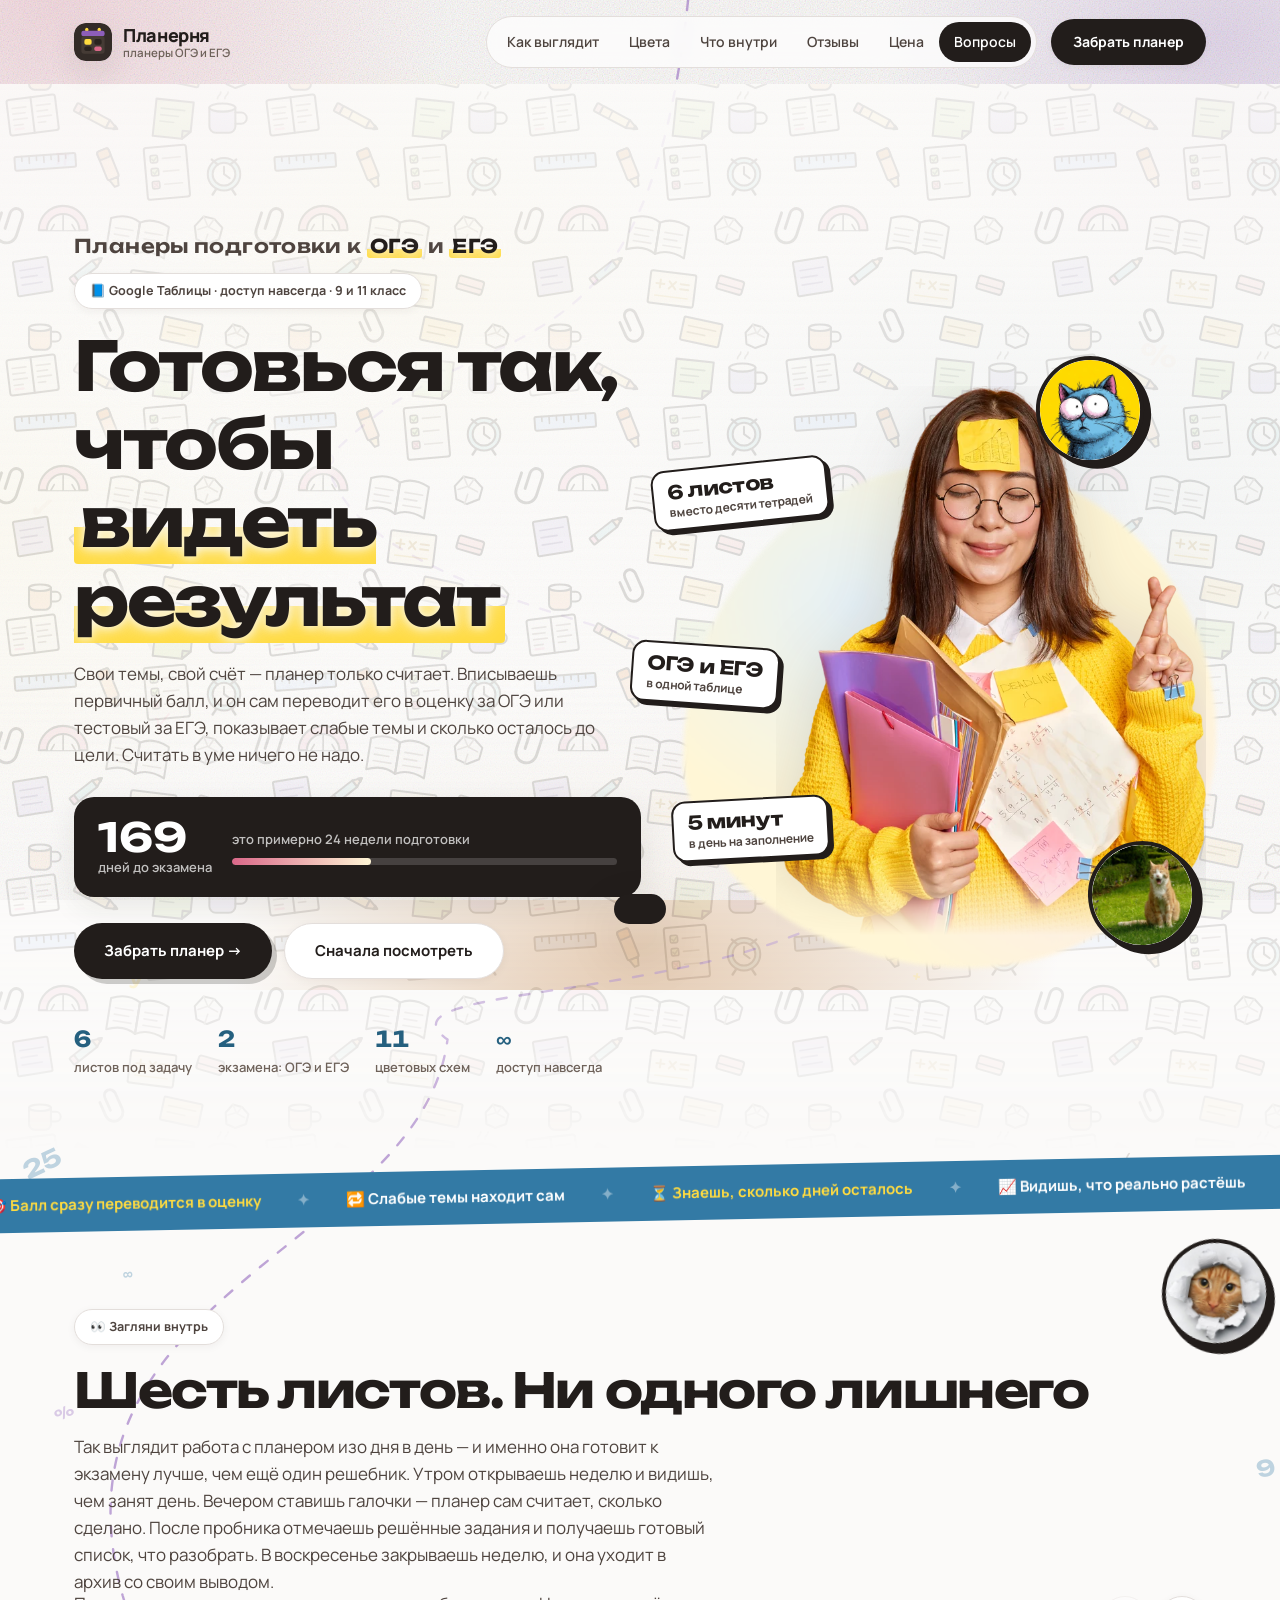
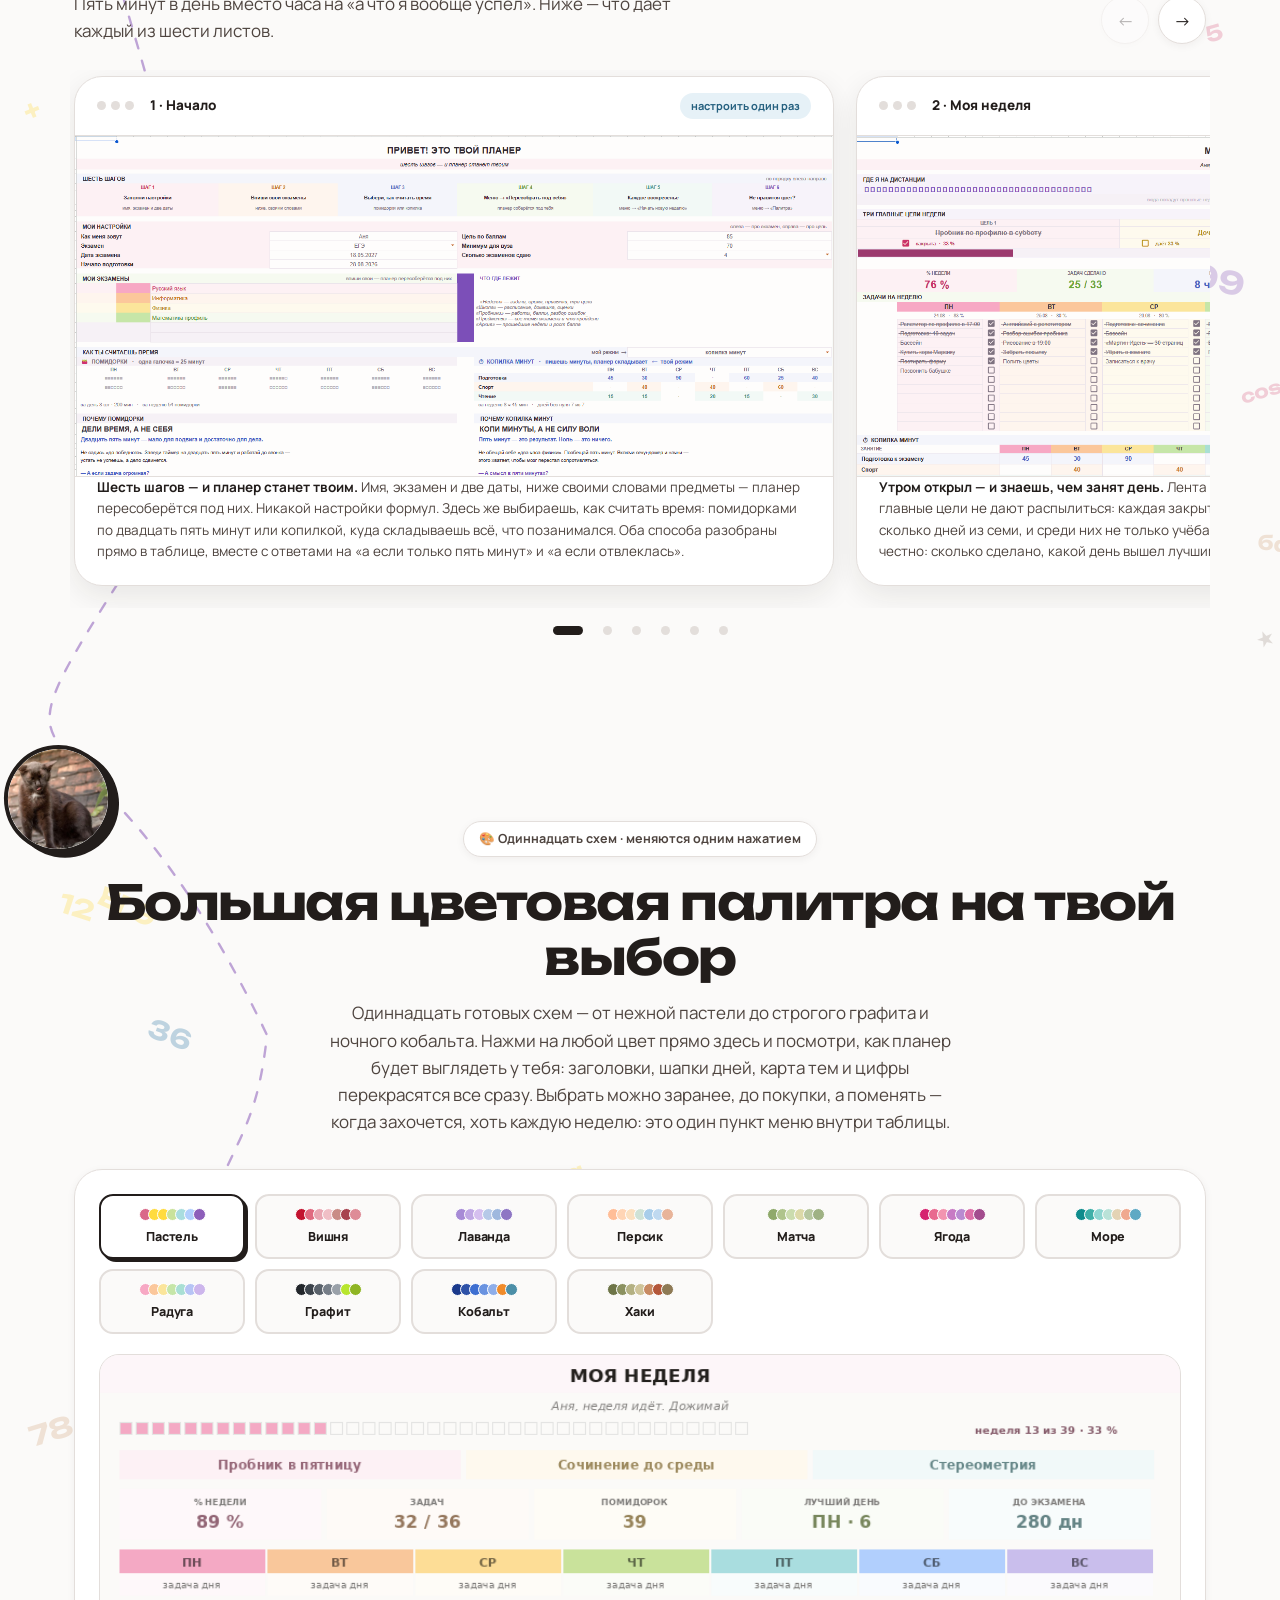
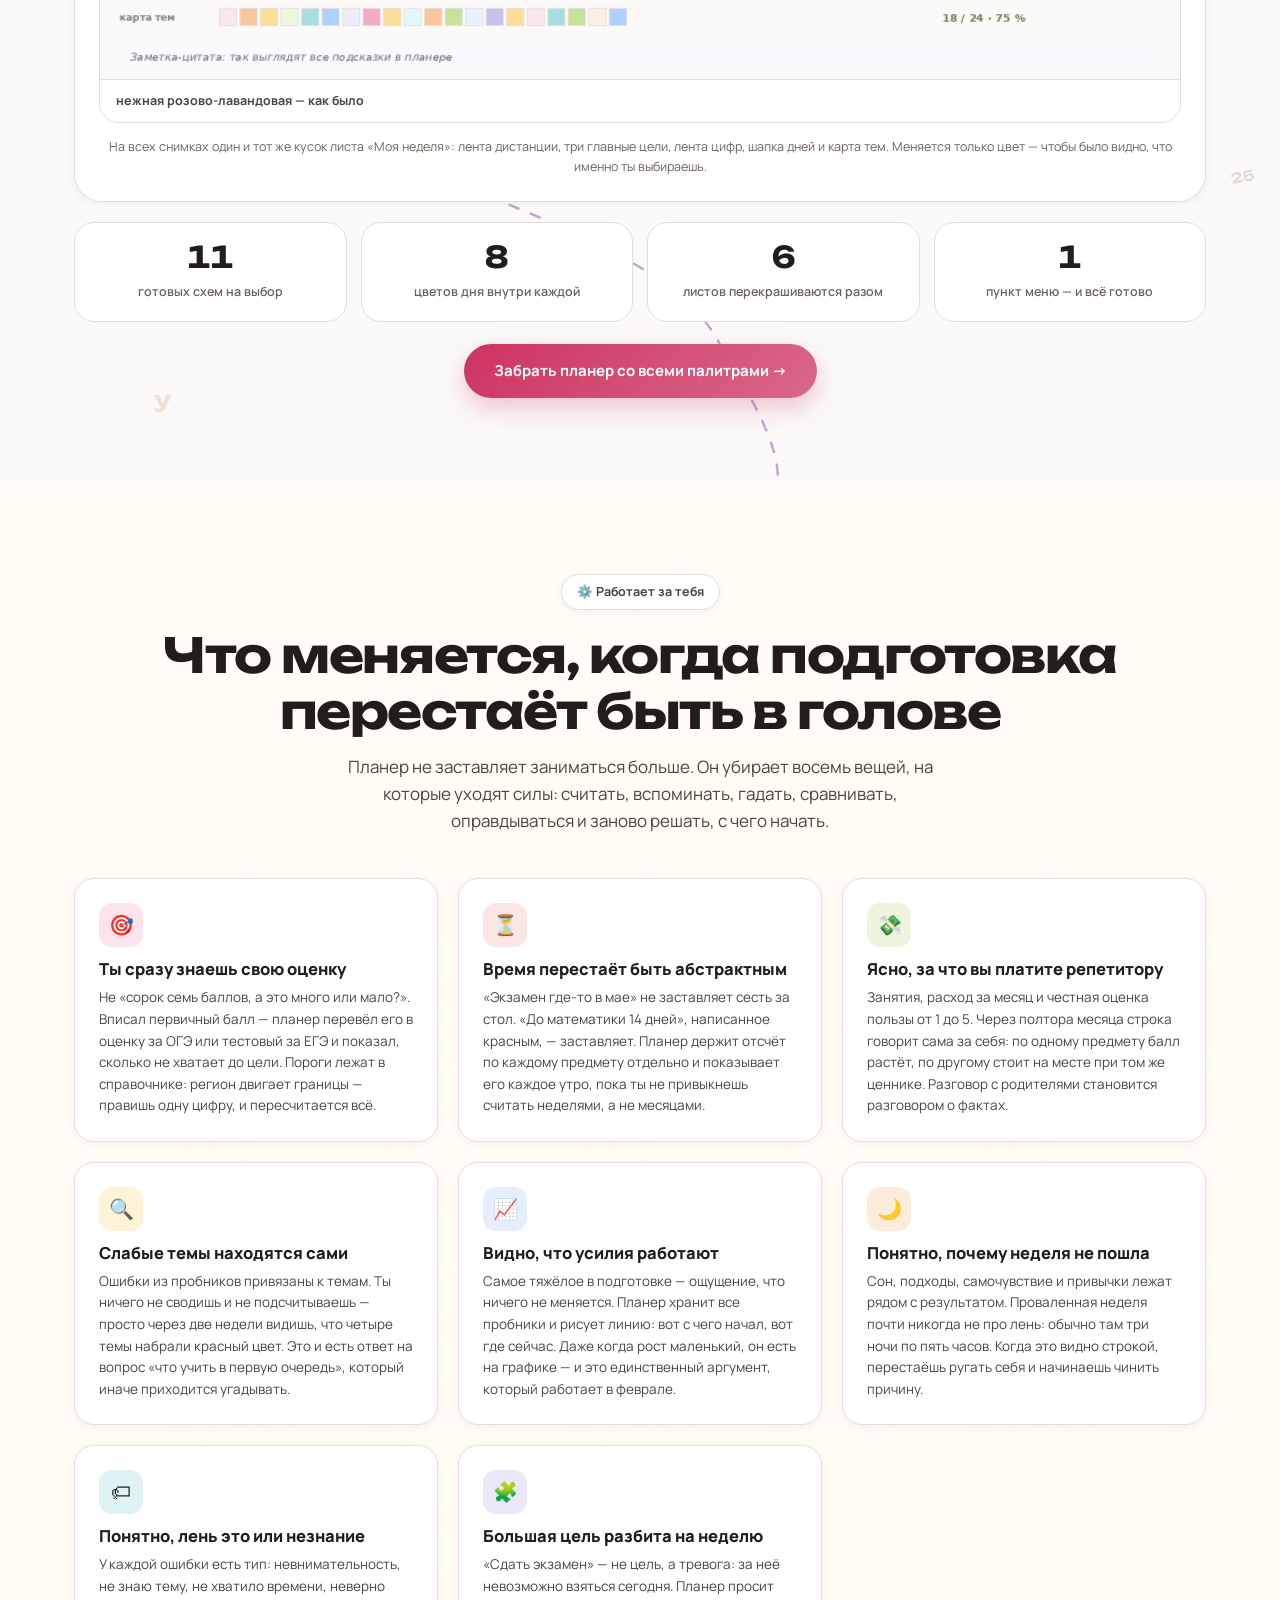
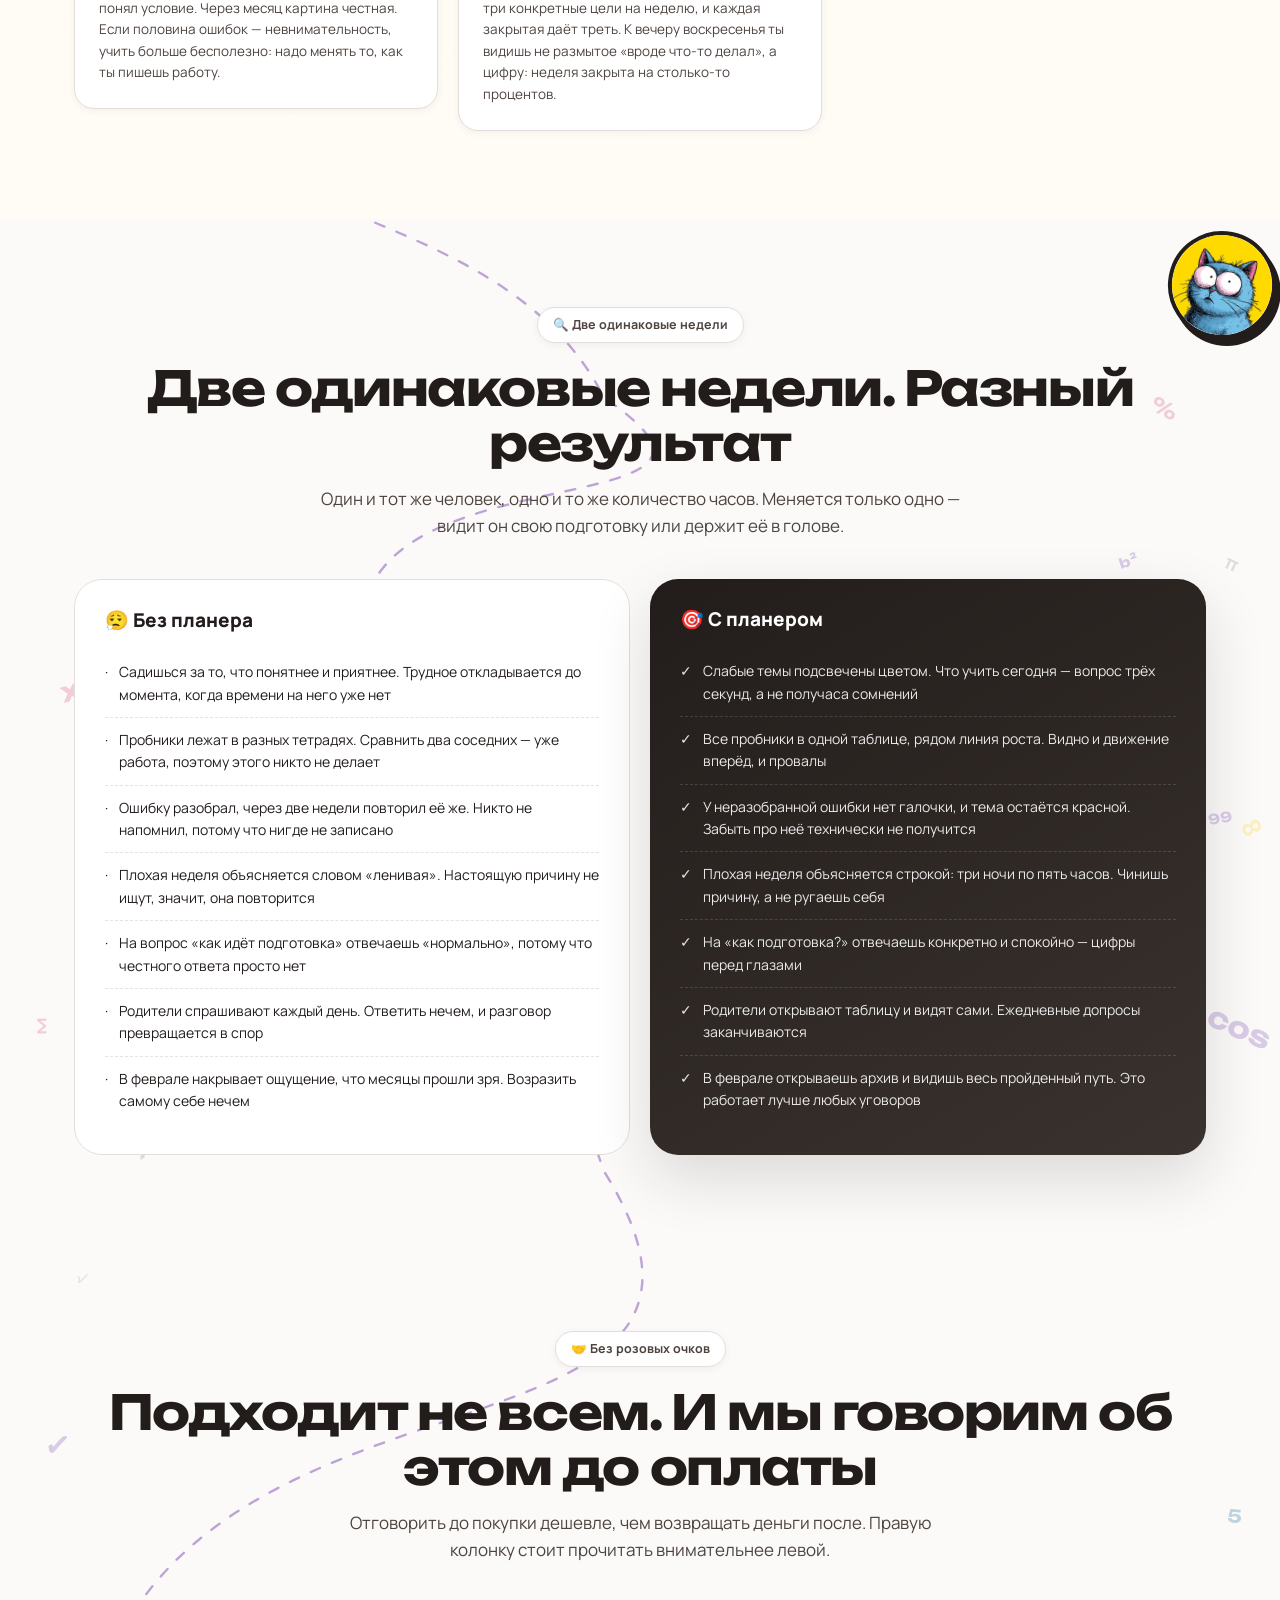
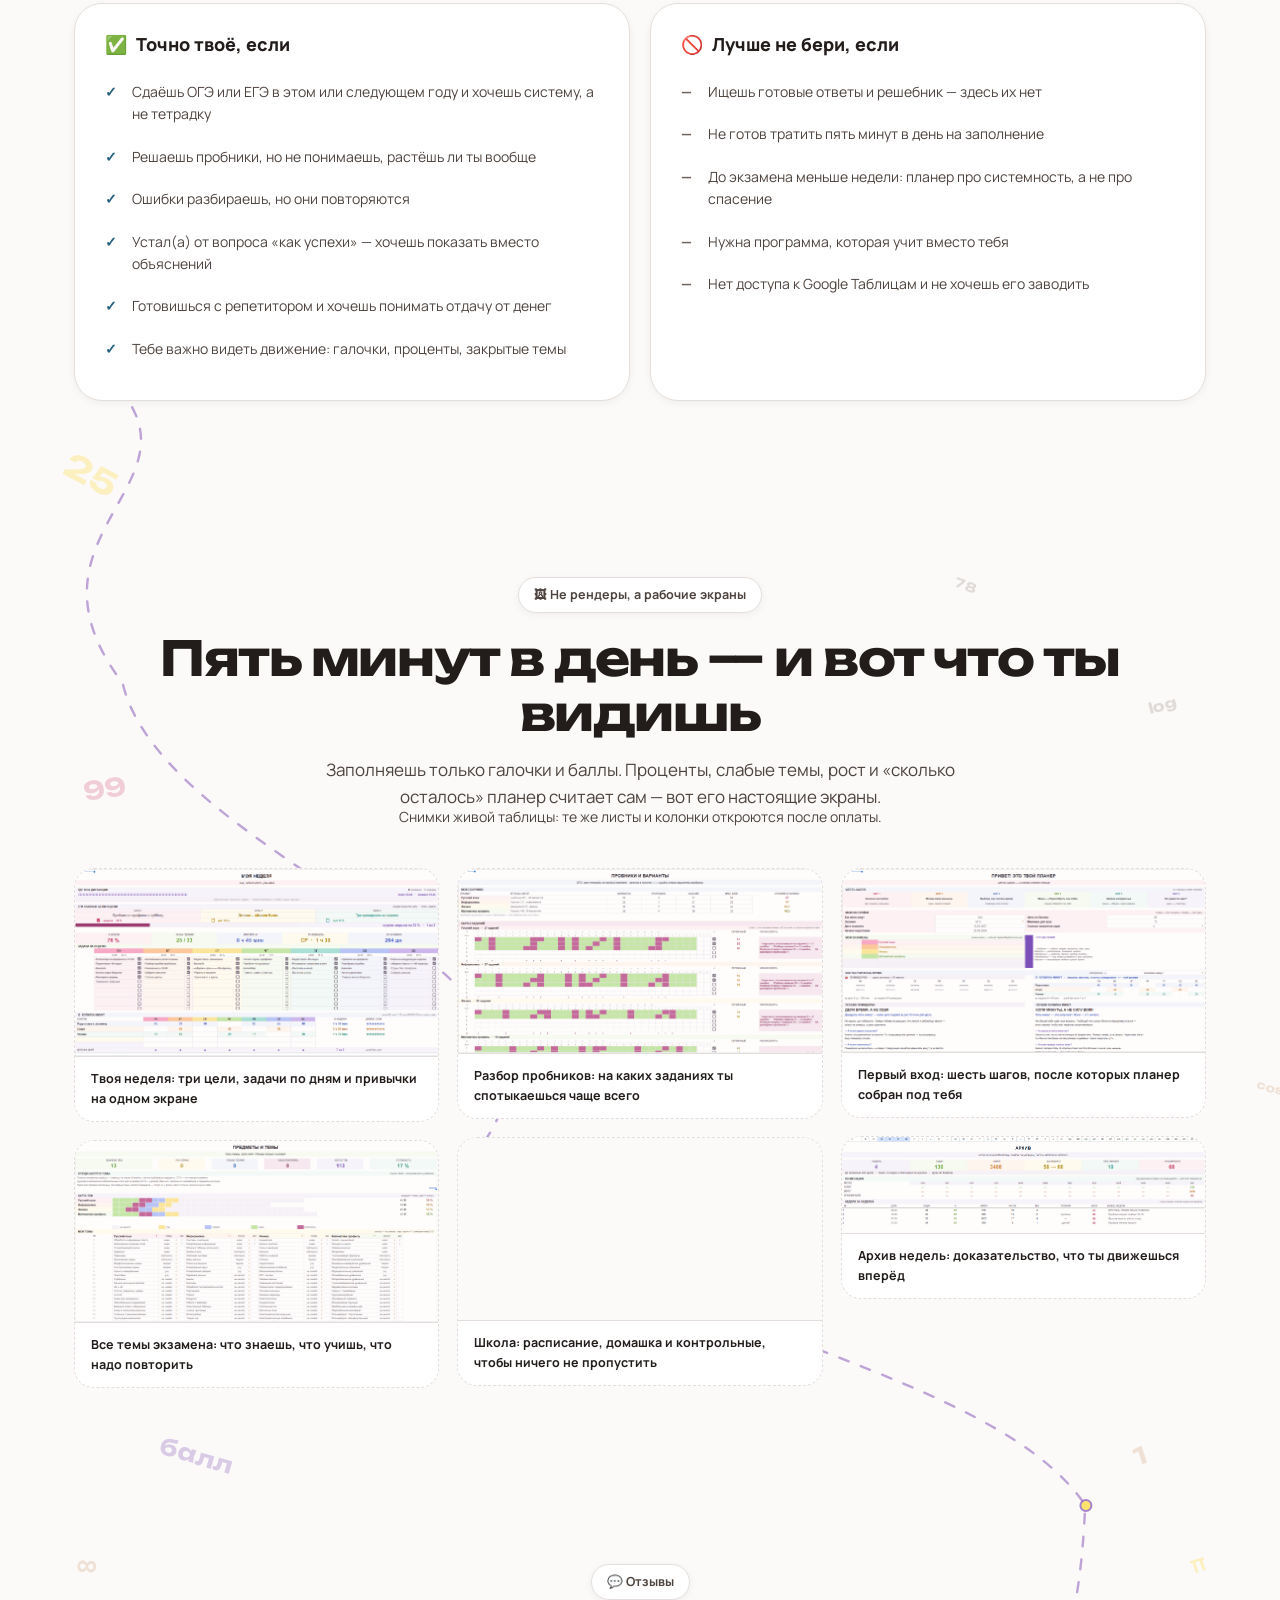
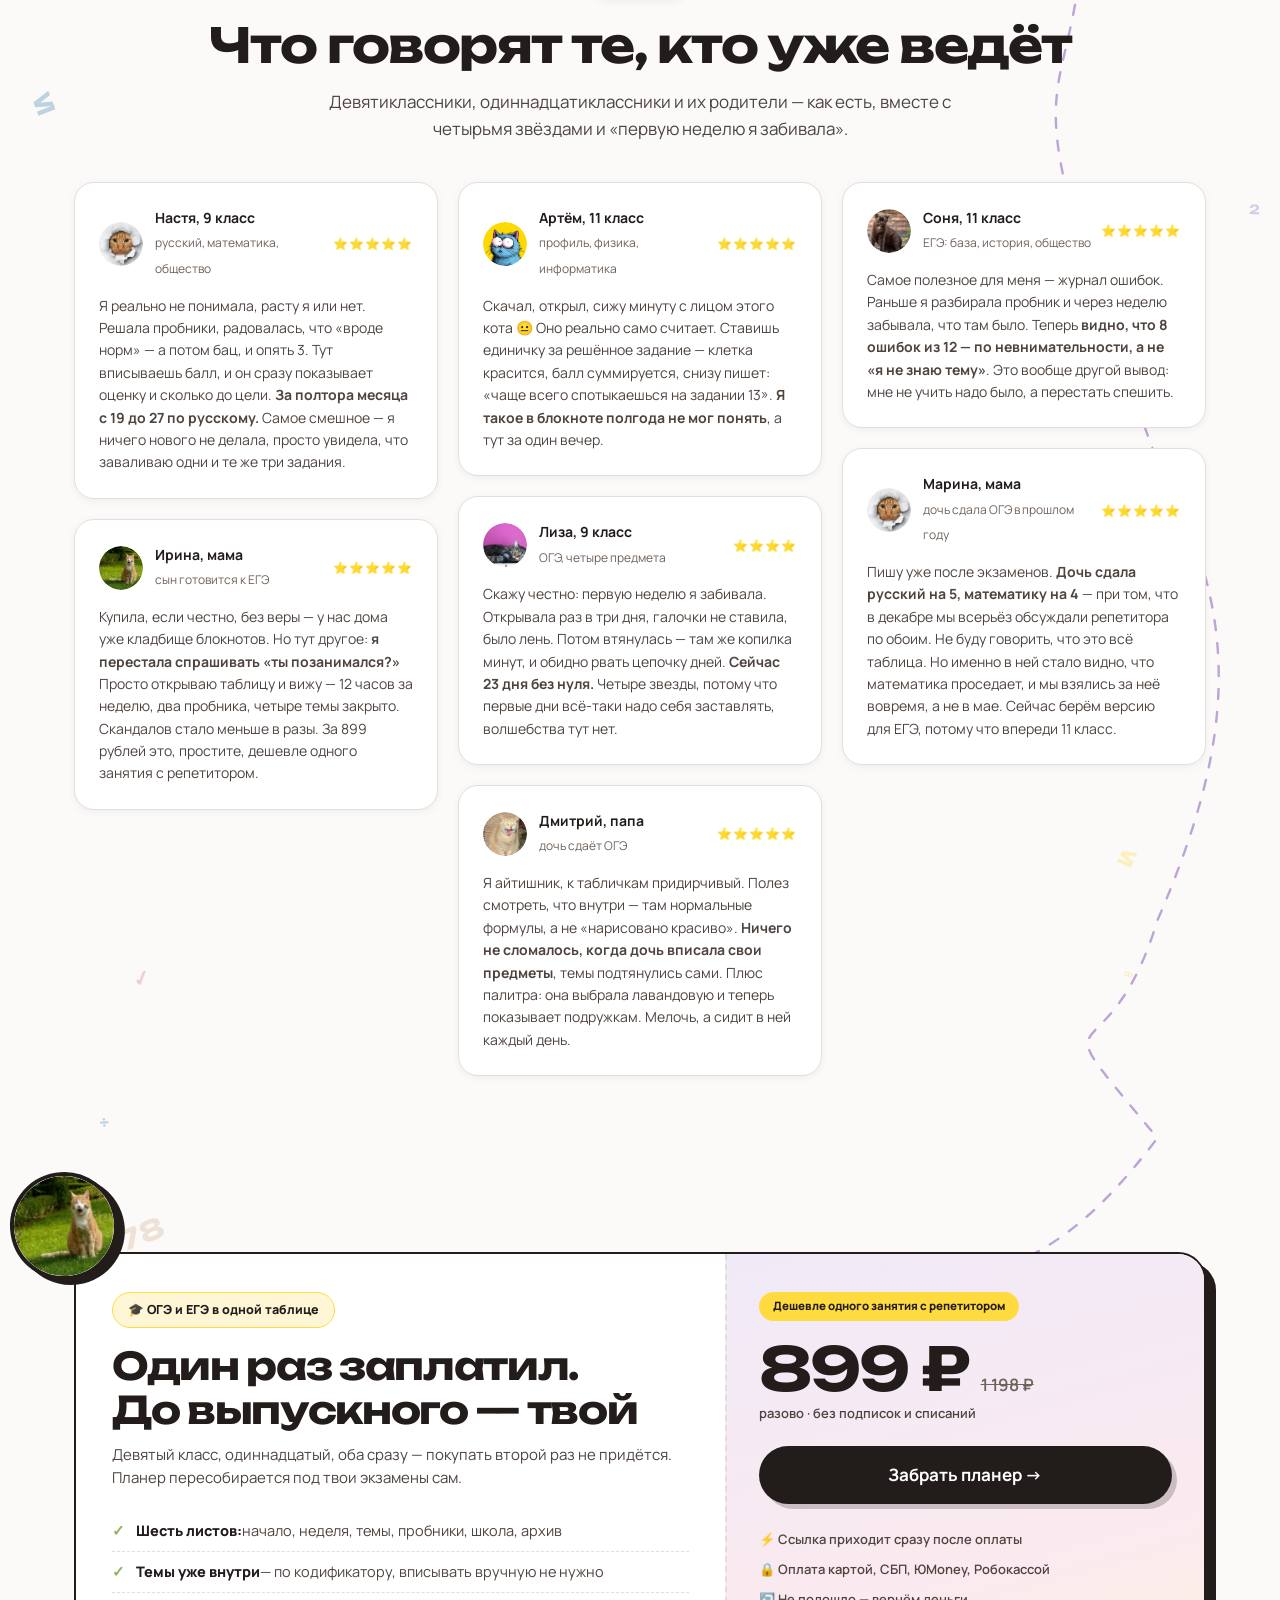
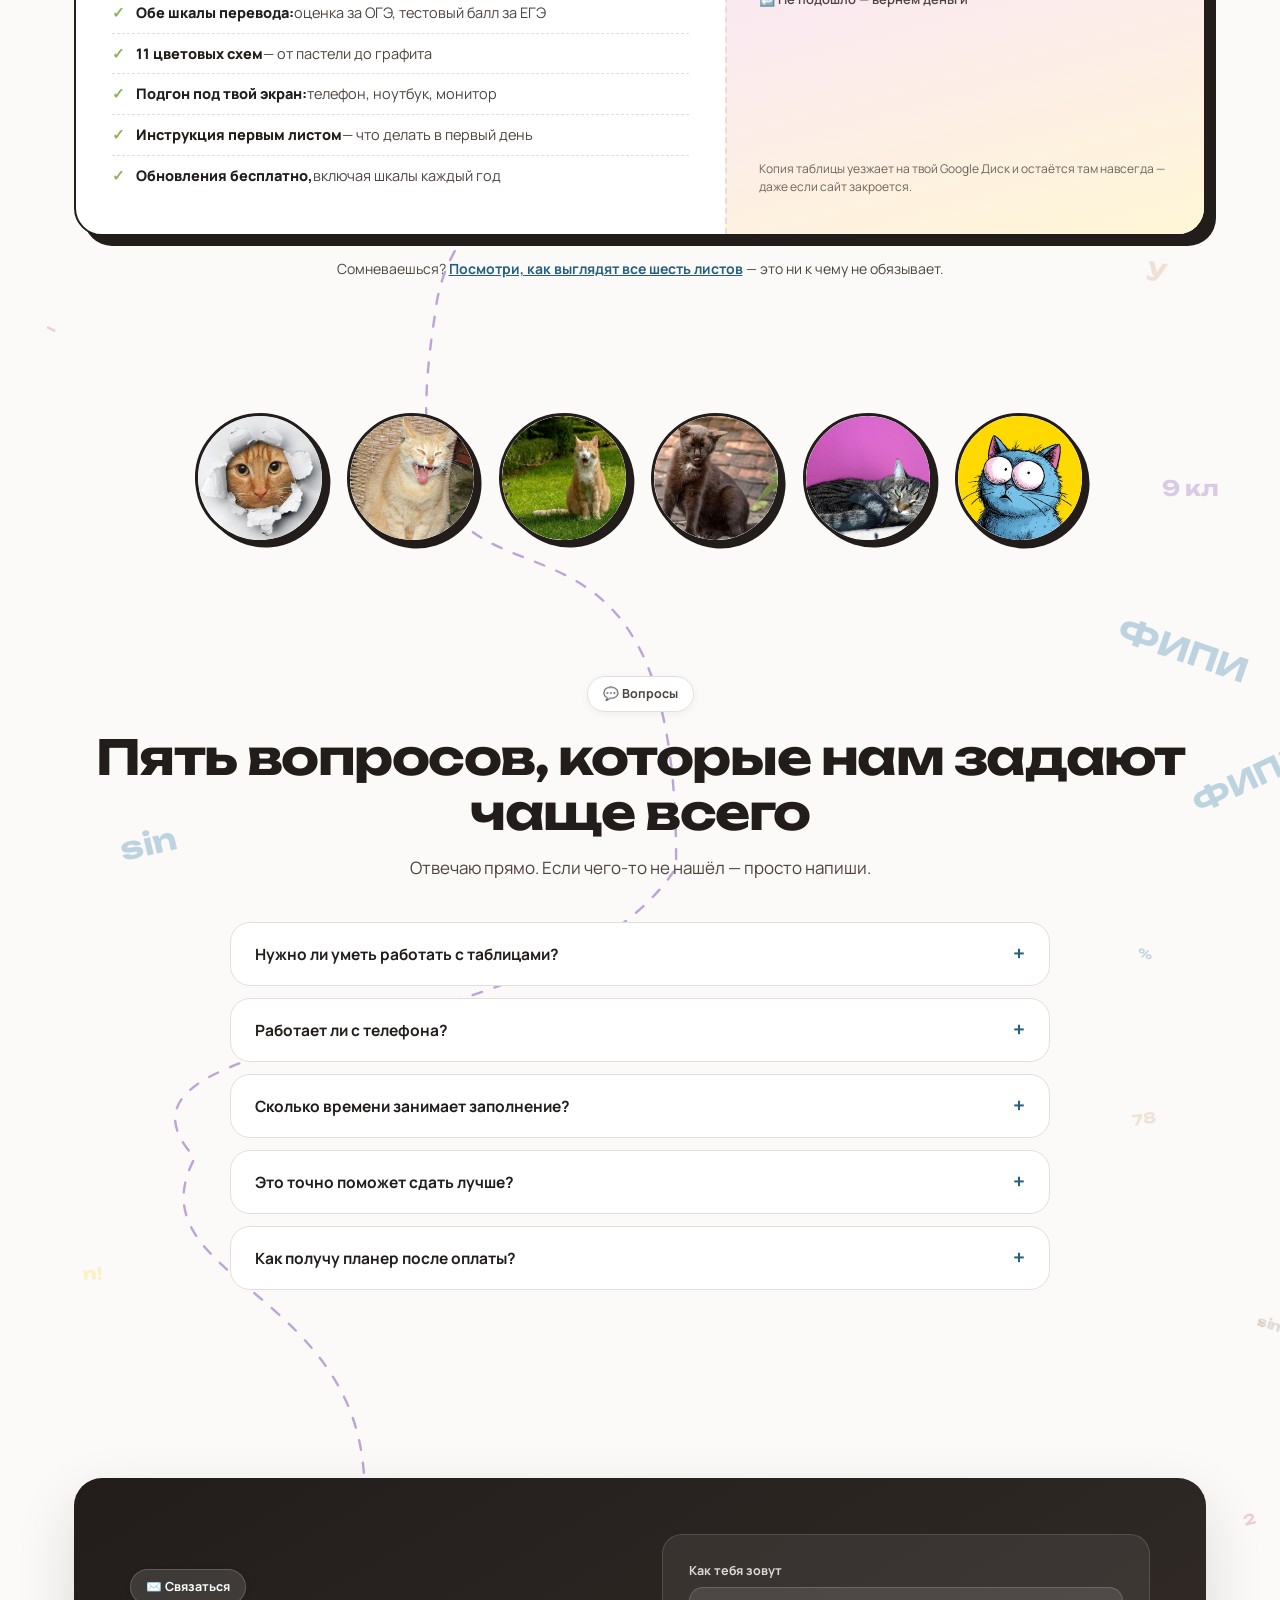
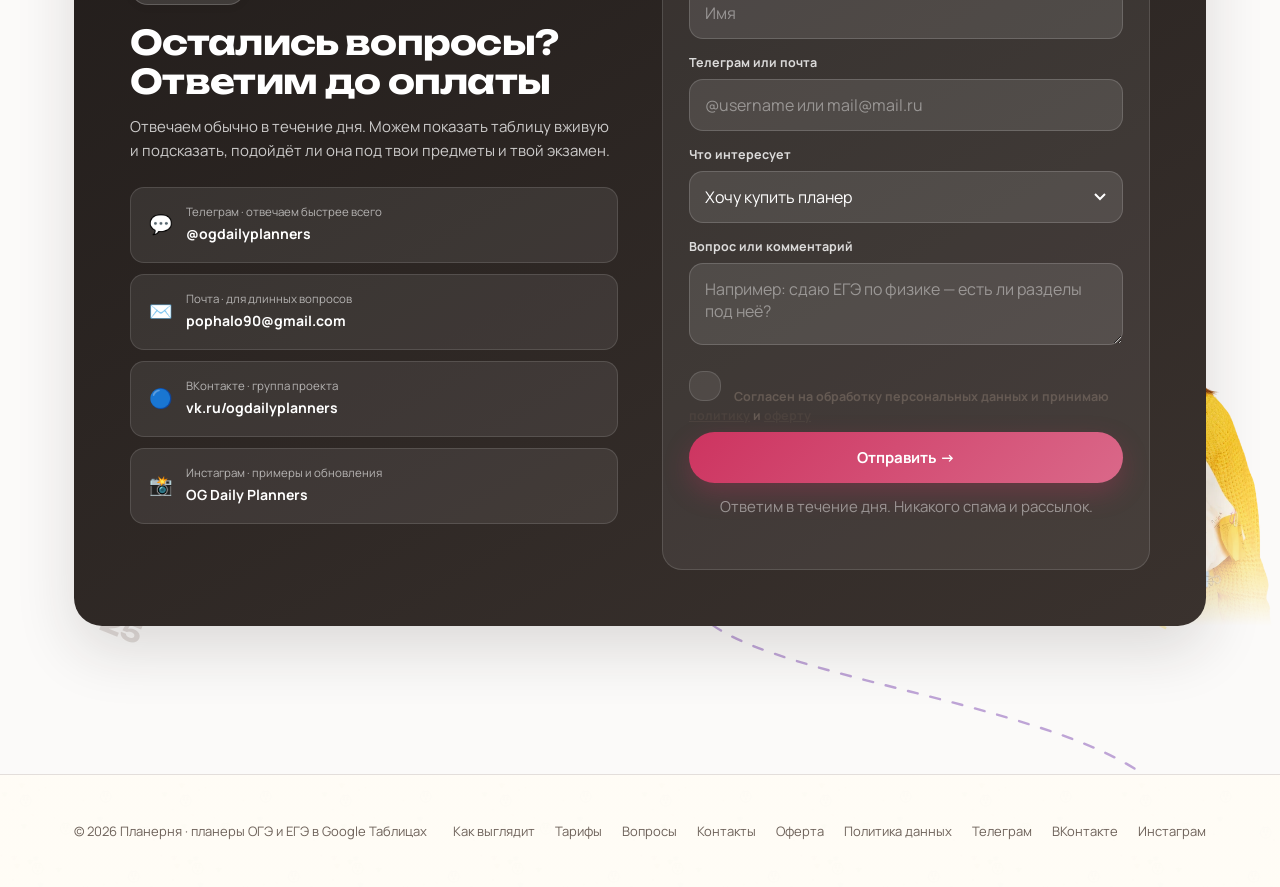
==== commit de5df3da: "Add files via upload" ====
--- a/index.html
+++ b/index.html
@@ -13,9 +13,9 @@
 <meta name="theme-color" content="#FBFAF9">
 <meta name="format-detection" content="telephone=no">
 
-<title>OG Daily Planners — планеры подготовки к ОГЭ и ЕГЭ, которые считают за тебя</title>
+<title>Планерня — планеры подготовки к ОГЭ и ЕГЭ, которые считают за тебя</title>
 <meta name="description" content="Планеры подготовки к ОГЭ и ЕГЭ в Google Таблицах: темы, пробники, журнал ошибок, режим и дневник. Проценты, оценки и слабые места считаются сами.">
-<meta property="og:title" content="OG Daily Planners — планеры подготовки к ОГЭ и ЕГЭ">
+<meta property="og:title" content="Планерня — планеры подготовки к ОГЭ и ЕГЭ">
 <meta property="og:description" content="Шесть листов, которые превращают подготовку в систему. Всё считается само.">
 <meta property="og:type" content="website">
 
@@ -35,7 +35,7 @@
 <meta property="og:image:width" content="1200">
 <meta property="og:image:height" content="630">
 <meta property="og:url" content="https://planernya.ru/">
-<meta property="og:site_name" content="OG Daily Planners">
+<meta property="og:site_name" content="Планерня">
 <meta property="og:locale" content="ru_RU">
 <meta name="twitter:card" content="summary_large_image">
 <meta name="twitter:image" content="https://planernya.ru/og-image.jpg">
@@ -60,17 +60,17 @@
   {
    "@type": "Organization",
    "@id": "https://planernya.ru/#org",
-   "name": "OG Daily Planners",
+   "name": "Планерня",
    "url": "https://planernya.ru/",
    "logo": "https://planernya.ru/icon-512.png",
-   "email": "girlsmoom@yandex.ru",
+   "email": "pophalo90@gmail.com",
    "telephone": "+7 912 018-03-93"
   },
   {
    "@type": "WebSite",
    "@id": "https://planernya.ru/#site",
    "url": "https://planernya.ru/",
-   "name": "OG Daily Planners",
+   "name": "Планерня",
    "inLanguage": "ru-RU",
    "publisher": {
     "@id": "https://planernya.ru/#org"
@@ -146,7 +146,7 @@
 }
 </script>
 
-<link rel="stylesheet" href="styles.css">
+<link rel="stylesheet" href="styles.css?v=4">
 </head>
 <body class="bold-hero">
 
@@ -334,7 +334,7 @@
           <rect x="23.6" y="27.2" width="8.4" height="5.2" rx="2" fill="#DA6889"/>
         </svg>
       </span>
-      <span class="logo-txt">OG <b>Daily&nbsp;Planners</b></span>
+      <span class="logo-txt"><b>Планерня</b>планеры ОГЭ и ЕГЭ</span>
     </a>
     <button class="burger" id="burger" aria-label="Открыть меню" aria-expanded="false">☰</button>
     <nav class="menu" id="menu" aria-label="Разделы сайта">
@@ -655,47 +655,47 @@
 
       <div class="pal-view" id="pal-view">
         <figure class="pal-shot on" data-pal="pastel">
-          <img src="screens/pal-pastel.png" width="1000" height="300" decoding="async" alt="Планер в палитре «Пастель»">
+          <div class="pal-scroll"><img src="screens/pal-pastel.png" width="1000" height="300" decoding="async" alt="Планер в палитре «Пастель»"></div>
           <figcaption>нежная розово-лавандовая — как было</figcaption>
         </figure>
         <figure class="pal-shot" data-pal="vishnya" hidden>
-          <img src="screens/pal-vishnya.png" loading="lazy" width="1000" height="300" decoding="async" alt="Планер в палитре «Вишня»">
+          <div class="pal-scroll"><img src="screens/pal-vishnya.png" loading="lazy" width="1000" height="300" decoding="async" alt="Планер в палитре «Вишня»"></div>
           <figcaption>вишня со сливками — контраст и воздух</figcaption>
         </figure>
         <figure class="pal-shot" data-pal="lavanda" hidden>
-          <img src="screens/pal-lavanda.png" loading="lazy" width="1000" height="300" decoding="async" alt="Планер в палитре «Лаванда»">
+          <div class="pal-scroll"><img src="screens/pal-lavanda.png" loading="lazy" width="1000" height="300" decoding="async" alt="Планер в палитре «Лаванда»"></div>
           <figcaption>лавандовый раф — сирень и пудра</figcaption>
         </figure>
         <figure class="pal-shot" data-pal="persik" hidden>
-          <img src="screens/pal-persik.png" loading="lazy" width="1000" height="300" decoding="async" alt="Планер в палитре «Персик»">
+          <div class="pal-scroll"><img src="screens/pal-persik.png" loading="lazy" width="1000" height="300" decoding="async" alt="Планер в палитре «Персик»"></div>
           <figcaption>персик и небо — тёплое с холодным</figcaption>
         </figure>
         <figure class="pal-shot" data-pal="matcha" hidden>
-          <img src="screens/pal-matcha.png" loading="lazy" width="1000" height="300" decoding="async" alt="Планер в палитре «Матча»">
+          <div class="pal-scroll"><img src="screens/pal-matcha.png" loading="lazy" width="1000" height="300" decoding="async" alt="Планер в палитре «Матча»"></div>
           <figcaption>матча-латте — фисташка и крем</figcaption>
         </figure>
         <figure class="pal-shot" data-pal="yagoda" hidden>
-          <img src="screens/pal-yagoda.png" loading="lazy" width="1000" height="300" decoding="async" alt="Планер в палитре «Ягода»">
+          <div class="pal-scroll"><img src="screens/pal-yagoda.png" loading="lazy" width="1000" height="300" decoding="async" alt="Планер в палитре «Ягода»"></div>
           <figcaption>ягодный смузи — фуксия и лиловый</figcaption>
         </figure>
         <figure class="pal-shot" data-pal="more" hidden>
-          <img src="screens/pal-more.png" loading="lazy" width="1000" height="300" decoding="async" alt="Планер в палитре «Море»">
+          <div class="pal-scroll"><img src="screens/pal-more.png" loading="lazy" width="1000" height="300" decoding="async" alt="Планер в палитре «Море»"></div>
           <figcaption>море — бирюза, кобальт, песок</figcaption>
         </figure>
         <figure class="pal-shot" data-pal="raduga" hidden>
-          <img src="screens/pal-raduga.png" loading="lazy" width="1000" height="300" decoding="async" alt="Планер в палитре «Радуга»">
+          <div class="pal-scroll"><img src="screens/pal-raduga.png" loading="lazy" width="1000" height="300" decoding="async" alt="Планер в палитре «Радуга»"></div>
           <figcaption>радужная пастель — свой цвет на каждый день</figcaption>
         </figure>
         <figure class="pal-shot" data-pal="grafit" hidden>
-          <img src="screens/pal-grafit.png" loading="lazy" width="1000" height="300" decoding="async" alt="Планер в палитре «Графит»">
+          <div class="pal-scroll"><img src="screens/pal-grafit.png" loading="lazy" width="1000" height="300" decoding="async" alt="Планер в палитре «Графит»"></div>
           <figcaption>графит и лайм — строго, один акцент</figcaption>
         </figure>
         <figure class="pal-shot" data-pal="kobalt" hidden>
-          <img src="screens/pal-kobalt.png" loading="lazy" width="1000" height="300" decoding="async" alt="Планер в палитре «Кобальт»">
+          <div class="pal-scroll"><img src="screens/pal-kobalt.png" loading="lazy" width="1000" height="300" decoding="async" alt="Планер в палитре «Кобальт»"></div>
           <figcaption>ночной кобальт — синий и янтарь</figcaption>
         </figure>
         <figure class="pal-shot" data-pal="haki" hidden>
-          <img src="screens/pal-haki.png" loading="lazy" width="1000" height="300" decoding="async" alt="Планер в палитре «Хаки»">
+          <div class="pal-scroll"><img src="screens/pal-haki.png" loading="lazy" width="1000" height="300" decoding="async" alt="Планер в палитре «Хаки»"></div>
           <figcaption>хаки и терракота — земляная, спокойная</figcaption>
         </figure>
       </div>
@@ -1218,8 +1218,8 @@
           <a class="link-row" href="https://t.me/ogdailyplanners" target="_blank" rel="noopener" data-contact="telegram"><em>💬</em>
             <span><s>Телеграм · отвечаем быстрее всего</s><b>@ogdailyplanners</b></span></a>
 
-          <a class="link-row" href="mailto:girlsmoom@yandex.ru" data-contact="mail"><em>✉️</em>
-            <span><s>Почта · для длинных вопросов</s><b>girlsmoom@yandex.ru</b></span></a>
+          <a class="link-row" href="mailto:pophalo90@gmail.com" data-contact="mail"><em>✉️</em>
+            <span><s>Почта · для длинных вопросов</s><b>pophalo90@gmail.com</b></span></a>
 
           <a class="link-row" href="https://vk.ru/club241249160" target="_blank" rel="noopener" data-contact="vk"><em>🔵</em>
             <span><s>ВКонтакте · группа проекта</s><b>vk.ru/ogdailyplanners</b></span></a>
@@ -1271,7 +1271,7 @@
 <!-- ═══ ПОДВАЛ ═════════════════════════════════════════════════ -->
 <footer>
   <div class="wrap foot">
-    <div>© <span id="year"></span> OG Daily Planners · планеры ОГЭ и ЕГЭ в Google Таблицах</div>
+    <div>© <span id="year"></span> Планерня · планеры ОГЭ и ЕГЭ в Google Таблицах</div>
     <div class="foot-links">
       <a href="#how">Как выглядит</a>
       <a href="#price">Тарифы</a>
@@ -1296,6 +1296,7 @@
 <div class="toast" id="toast" role="status" aria-live="polite"></div>
 
 <script src="script.js"></script>
+<script src="back.js"></script>
 
 <!-- ═══ ОКНО ПРОСМОТРА СКРИНШОТОВ ══════════════════════════════
      Открывается поверх сайта, а не в новой вкладке: человек
--- a/styles.css
+++ b/styles.css
@@ -175,9 +175,14 @@
 .logo{display:flex;align-items:center;flex-shrink:0}
 .logo-mark{display:flex;margin-right:11px;flex-shrink:0}
 .logo-mark svg{width:38px;height:38px;border-radius:12px;box-shadow:var(--sh-2)}
-.logo-txt{font-size:15px;font-weight:500;color:var(--muted);line-height:1.15;
-  letter-spacing:-.01em;white-space:nowrap}
-.logo-txt b{display:block;font-weight:800;font-size:16px;color:var(--ink)}
+/* Название сверху крупно, под ним — чем занимаемся.
+   Раньше было наоборот: сверху мелкое «OG», под ним «Daily Planners».
+   С одним словом «Планерня» такой порядок читается хуже: сначала
+   имя, потом пояснение. */
+.logo-txt{font-size:11.5px;font-weight:600;color:var(--muted);line-height:1.15;
+  letter-spacing:0;white-space:nowrap}
+.logo-txt b{display:block;font-weight:800;font-size:18px;color:var(--ink);
+  letter-spacing:-.02em;margin-bottom:1px}
 .menu{
   display:flex;margin-left:auto;background:rgba(255,255,255,.7);
   border:1px solid var(--line);border-radius:999px;padding:5px
@@ -719,8 +724,8 @@
   .s-a{top:-18px;right:8%}
   .s-b{top:136px;left:-26px}
   .s-c{bottom:-8px;right:1%}
-  .logo-txt{font-size:13px}
-  .logo-txt b{font-size:14px}
+  .logo-txt{font-size:10.5px}
+  .logo-txt b{font-size:16px}
   .logo-mark svg{width:34px;height:34px}
 }
 @media(max-width:1020px){
@@ -887,8 +892,8 @@
 
   /* ── 23.13 ШАПКА И ЛИПКАЯ ПОЛОСА ──────────────────────────────── */
   .logo-mark svg{width:34px;height:34px}
-  .logo-txt{font-size:12.5px}
-  .logo-txt b{font-size:14px}
+  .logo-txt{font-size:10.5px}
+  .logo-txt b{font-size:16px}
   .burger{width:44px;height:44px}
   .menu.open{left:18px;right:18px}
   .sticky-buy{left:10px;right:10px;padding:9px 10px 9px 18px}
@@ -903,7 +908,12 @@
 @media(max-width:380px){
   .wrap{padding:0 14px}
   .hero h1{font-size:29px}
-  .trust{grid-template-columns:1fr}
+  /* Раньше здесь цифры доверия вставали в ОДИН столбец — четыре
+     карточки подряд занимали целый экран, и человек прокручивал
+     пустоту вместо того, чтобы увидеть их одним взглядом.
+     Оставляем 2×2 и просто ужимаем внутренние поля. */
+  .trust>div{padding:11px 12px}
+  .trust b{font-size:20px}
   .slide{flex-basis:93%}
   .tbl{font-size:10.5px}
   .cd-num{font-size:34px}
@@ -1630,3 +1640,202 @@
   /* Полосу котов на 360 px делаем в два ряда по три */
   .cat-strip span{width:64px;height:64px;margin:5px}
 }
+
+/* ══════════════════════════════════════════════════════════════════
+   34. МОБИЛЬНАЯ ВЕРСИЯ · читаемость и ритм
+   ══════════════════════════════════════════════════════════════════
+   Разбор жалоб по живым скриншотам с телефона:
+
+   1. Цифры доверия шли в один столбец — четыре карточки занимали
+      весь экран, и человек прокручивал пустоту. Теперь 2×2 всегда.
+   2. Служебный текст падал до 9–11 px. На телефоне это нечитаемо
+      даже с хорошим зрением. Нижняя граница — 12 px, у основного
+      текста 13,5.
+   3. Между секциями было 52 px плюс поля карточек — на узком экране
+      это читается как дыры. Ритм сжат до 42 px.
+   4. Снимок палитры (1000 px) ужимался до ширины экрана, и подписи
+      в таблице превращались в серую рябь. Теперь он показывается
+      в читаемом размере и двигается пальцем вбок.
+   5. Нижняя панель «Забрать» накрывала последние строки блоков.
+      Запас под неё теперь у всего, что стоит внизу, а не только
+      у подвала.
+   ══════════════════════════════════════════════════════════════════ */
+@media(max-width:760px){
+
+  /* ── 34.1 РИТМ ──────────────────────────────────────────────── */
+  section{padding:42px 0}
+  .h2{margin-bottom:10px}
+  .lead{margin-bottom:18px}
+
+  /* ── 34.2 ЧИТАЕМЫЕ РАЗМЕРЫ ──────────────────────────────────── */
+  /* Ничего мельче 12 px. Всё, что было 9–11,5 — поднято. */
+  .trust>div{font-size:13px;line-height:1.3}
+  .pal-name{font-size:12px}
+  .pal-facts span{font-size:13px;line-height:1.3}
+  .pal-note{font-size:13px}
+  .shot figcaption{font-size:13.5px;line-height:1.4}
+  .slide-cap{font-size:13.5px}
+  .sticky-buy small{font-size:12px}
+  .foot,.foot-links a{font-size:12.5px}
+  .pill{font-size:10.5px;padding:3px 7px}
+  .tbl{font-size:11.5px}
+  .tbl th{font-size:10.5px}
+
+  /* Короткие подписи не должны ронять последнее слово на свою
+     строку: браузер сам ищет ровный перенос */
+  .pal-facts span,.trust>div,.shot figcaption{text-wrap:balance}
+
+  /* ── 34.3 СНИМОК ПАЛИТРЫ ────────────────────────────────────── */
+  /* Картинка нарисована шириной 1000 px. Ужатая до 340 px, она
+     теряет весь смысл: видно цвета, но не видно планер.
+     Двигается вбок ТОЛЬКО картинка — подпись под ней остаётся
+     на месте. Для этого в разметке есть обёртка .pal-scroll:
+     если крутить весь блок целиком, подпись уезжала бы вместе
+     с картинкой и читать её пришлось бы с прокруткой. */
+  .pal-scroll{
+    overflow-x:auto;
+    -webkit-overflow-scrolling:touch;
+    scrollbar-width:thin
+  }
+  .pal-shot img{width:620px;max-width:none}
+  .pal-shot figcaption{font-size:13px}
+
+  /* Подсказка, что картинку можно двигать — иначе неочевидно */
+  /* Не привязываемся к классу .on: скрытые фигуры всё равно не видны,
+     а класс переключателем может и не выставляться */
+  .pal-shot figcaption::before{
+    content:'← двигай картинку вбок · ';
+    color:var(--muted);font-weight:600
+  }
+
+  /* ── 34.4 ЗАПАС ПОД НИЖНЕЙ ПАНЕЛЬЮ ──────────────────────────── */
+  /* Панель «Забрать» висит поверх страницы. Якорные переходы
+     должны останавливаться выше неё, иначе цель уезжает под панель. */
+  html{scroll-padding-bottom:96px}
+  .demo,.contact{margin-bottom:8px}
+
+  /* ── 34.5 ПЛОТНЕЕ КАРТОЧКИ ──────────────────────────────────── */
+  .mcard{margin-bottom:12px}
+  .shot{margin-bottom:12px}
+  .rev{margin-bottom:12px}
+  .pal-facts{margin-top:16px}
+  .trust{grid-gap:10px;gap:10px}
+
+  /* ── 34.6 ПАЛЬЦЕМ, А НЕ МЫШЬЮ ───────────────────────────────── */
+  /* Всё, во что нужно попасть пальцем, — не меньше 44 px */
+  .foot-links a{display:inline-block;padding:8px 4px}
+  .c-btn{width:54px;height:54px}
+}
+
+@media(max-width:420px){
+  /* На 360 px снимок палитры чуть уже — иначе сдвигать слишком долго */
+  .pal-shot img{width:540px}
+  .trust>div{font-size:12.5px}
+}
+
+/* ══════════════════════════════════════════════════════════════════
+   35. ПЛАНШЕТ И УЗКИЙ НОУТБУК · 761–1020 px
+   ══════════════════════════════════════════════════════════════════
+   Найдено на живом просмотре при ширине 803 px: меню в шапке
+   показывалось целиком — шесть пунктов плюс кнопка «Забрать» —
+   и кнопка вылезала за правый край экрана. Бургер включался только
+   с 760 px, то есть как раз в этом диапазоне шапка ломалась.
+
+   Чиним по месту: прячем горизонтальное меню раньше, с 1020 px.
+   Кнопка «Забрать» остаётся — на планшете она помещается
+   и работает лучше, чем спрятанная в бургер.
+   ══════════════════════════════════════════════════════════════════ */
+@media(max-width:1020px){
+  .menu{display:none}
+  .burger{display:block}
+  .menu.open{
+    display:flex;position:absolute;top:calc(66px + var(--safe-t));
+    left:24px;right:24px;flex-direction:column;background:#fff;
+    border-radius:var(--r-m);padding:10px;box-shadow:var(--sh-3);
+    z-index:90
+  }
+  .menu.open a{padding:14px 16px;min-height:48px;display:flex;align-items:center}
+  html{scroll-padding-top:78px}
+}
+
+/* ══════════════════════════════════════════════════════════════════
+   36. ОКНО «ЧТО-ТО ПОМЕШАЛО?»
+   ══════════════════════════════════════════════════════════════════
+   Появляется, когда человек ушёл на оплату и вернулся ни с чем.
+   Собирается скриптом back.js, в разметке страниц его нет.
+
+   Сознательно сделано мягким: без затемнения в ноль, с кнопкой
+   «просто смотрю» и закрытием по клику мимо. Окно, из которого
+   нельзя выйти, раздражает сильнее, чем помогает.
+   ══════════════════════════════════════════════════════════════════ */
+.back-ask{
+  position:fixed;inset:0;z-index:180;
+  display:flex;align-items:flex-end;justify-content:center;
+  background:rgba(34,29,27,.45);
+  opacity:0;transition:opacity .26s ease;
+  padding:16px
+}
+.back-ask.on{opacity:1}
+
+.back-box{
+  position:relative;width:100%;max-width:460px;
+  background:var(--card);border:1.5px solid var(--line);
+  border-radius:var(--r-l);padding:26px 24px 20px;
+  box-shadow:var(--sh-3);
+  transform:translateY(24px);transition:transform .3s cubic-bezier(.2,.8,.3,1)
+}
+.back-ask.on .back-box{transform:none}
+
+.back-box h3{
+  font-family:Unbounded,Manrope,sans-serif;font-size:21px;font-weight:700;
+  letter-spacing:-.03em;margin-bottom:8px;color:var(--ink)
+}
+.back-box p{font-size:14px;line-height:1.5;color:var(--ink-2);margin-bottom:16px}
+
+.back-x{
+  position:absolute;top:12px;right:12px;width:36px;height:36px;
+  border:none;background:transparent;font-size:24px;line-height:1;
+  color:var(--muted);cursor:pointer;border-radius:50%
+}
+.back-x:hover{background:var(--paper);color:var(--ink)}
+
+.back-tags{display:flex;flex-wrap:wrap;margin:0 -4px 14px}
+.back-tags button{
+  margin:0 4px 8px;padding:9px 14px;border-radius:999px;
+  border:1.5px solid var(--line);background:var(--paper);
+  font:600 13px/1.2 Manrope,sans-serif;color:var(--ink-2);cursor:pointer;
+  transition:.18s;-webkit-tap-highlight-color:transparent
+}
+.back-tags button.on{
+  border-color:var(--ink);background:var(--ink);color:#fff
+}
+
+.back-txt{
+  width:100%;border:1.5px solid var(--line);border-radius:var(--r-s);
+  padding:12px 14px;font:500 14px/1.45 Manrope,sans-serif;color:var(--ink);
+  background:var(--paper);resize:vertical;margin-bottom:14px
+}
+.back-txt:focus{outline:none;border-color:var(--blue)}
+
+.back-btns{display:flex;gap:10px;margin-bottom:8px}
+.back-btns .btn{flex:1;min-height:48px;font-size:14px;padding:12px 10px}
+
+.back-skip{
+  display:block;width:100%;border:none;background:transparent;
+  font:600 13px Manrope,sans-serif;color:var(--muted);
+  padding:10px 0 2px;cursor:pointer
+}
+.back-skip:hover{color:var(--ink-2)}
+
+@media(min-width:600px){
+  .back-ask{align-items:center}
+}
+@media(max-width:420px){
+  .back-box{padding:22px 18px 16px}
+  .back-box h3{font-size:19px}
+  .back-btns{display:block}
+  .back-btns .btn{width:100%;margin-bottom:8px}
+}
+@media(prefers-reduced-motion:reduce){
+  .back-ask,.back-box{transition:none}
+}
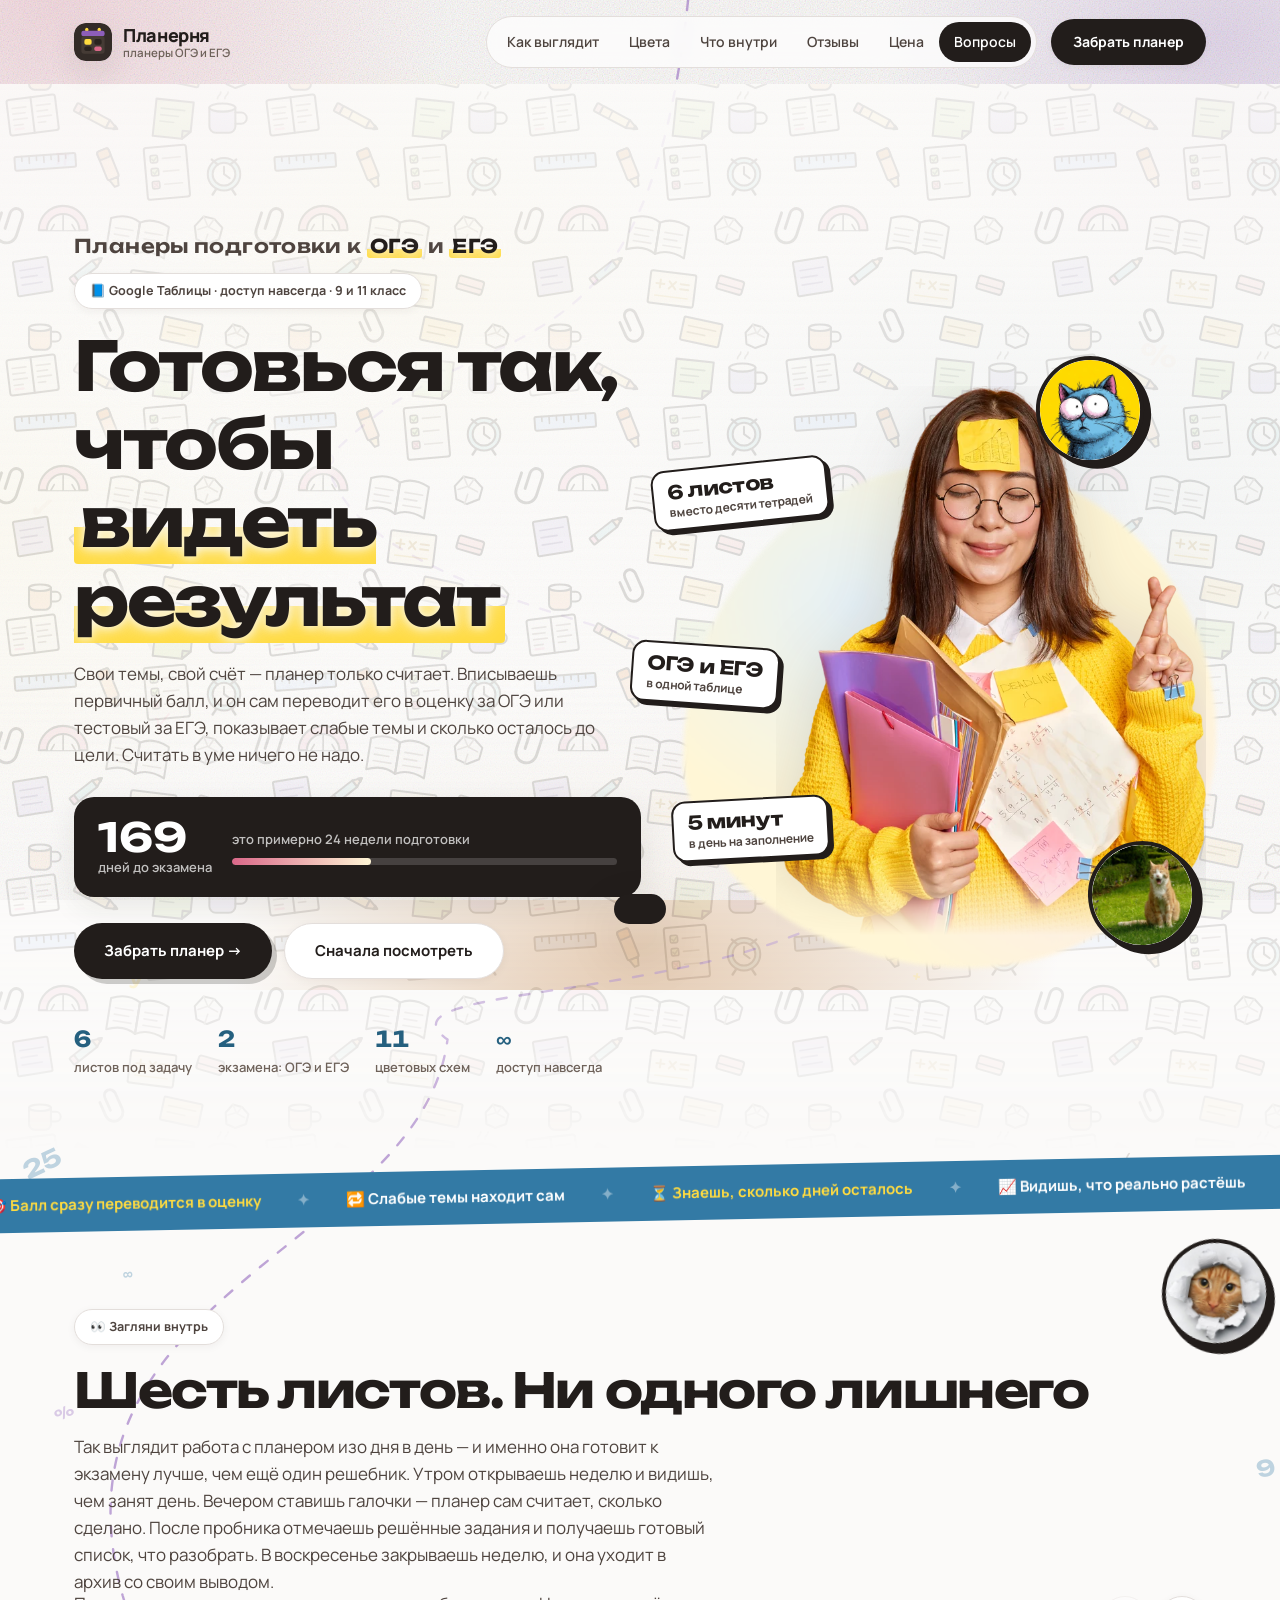
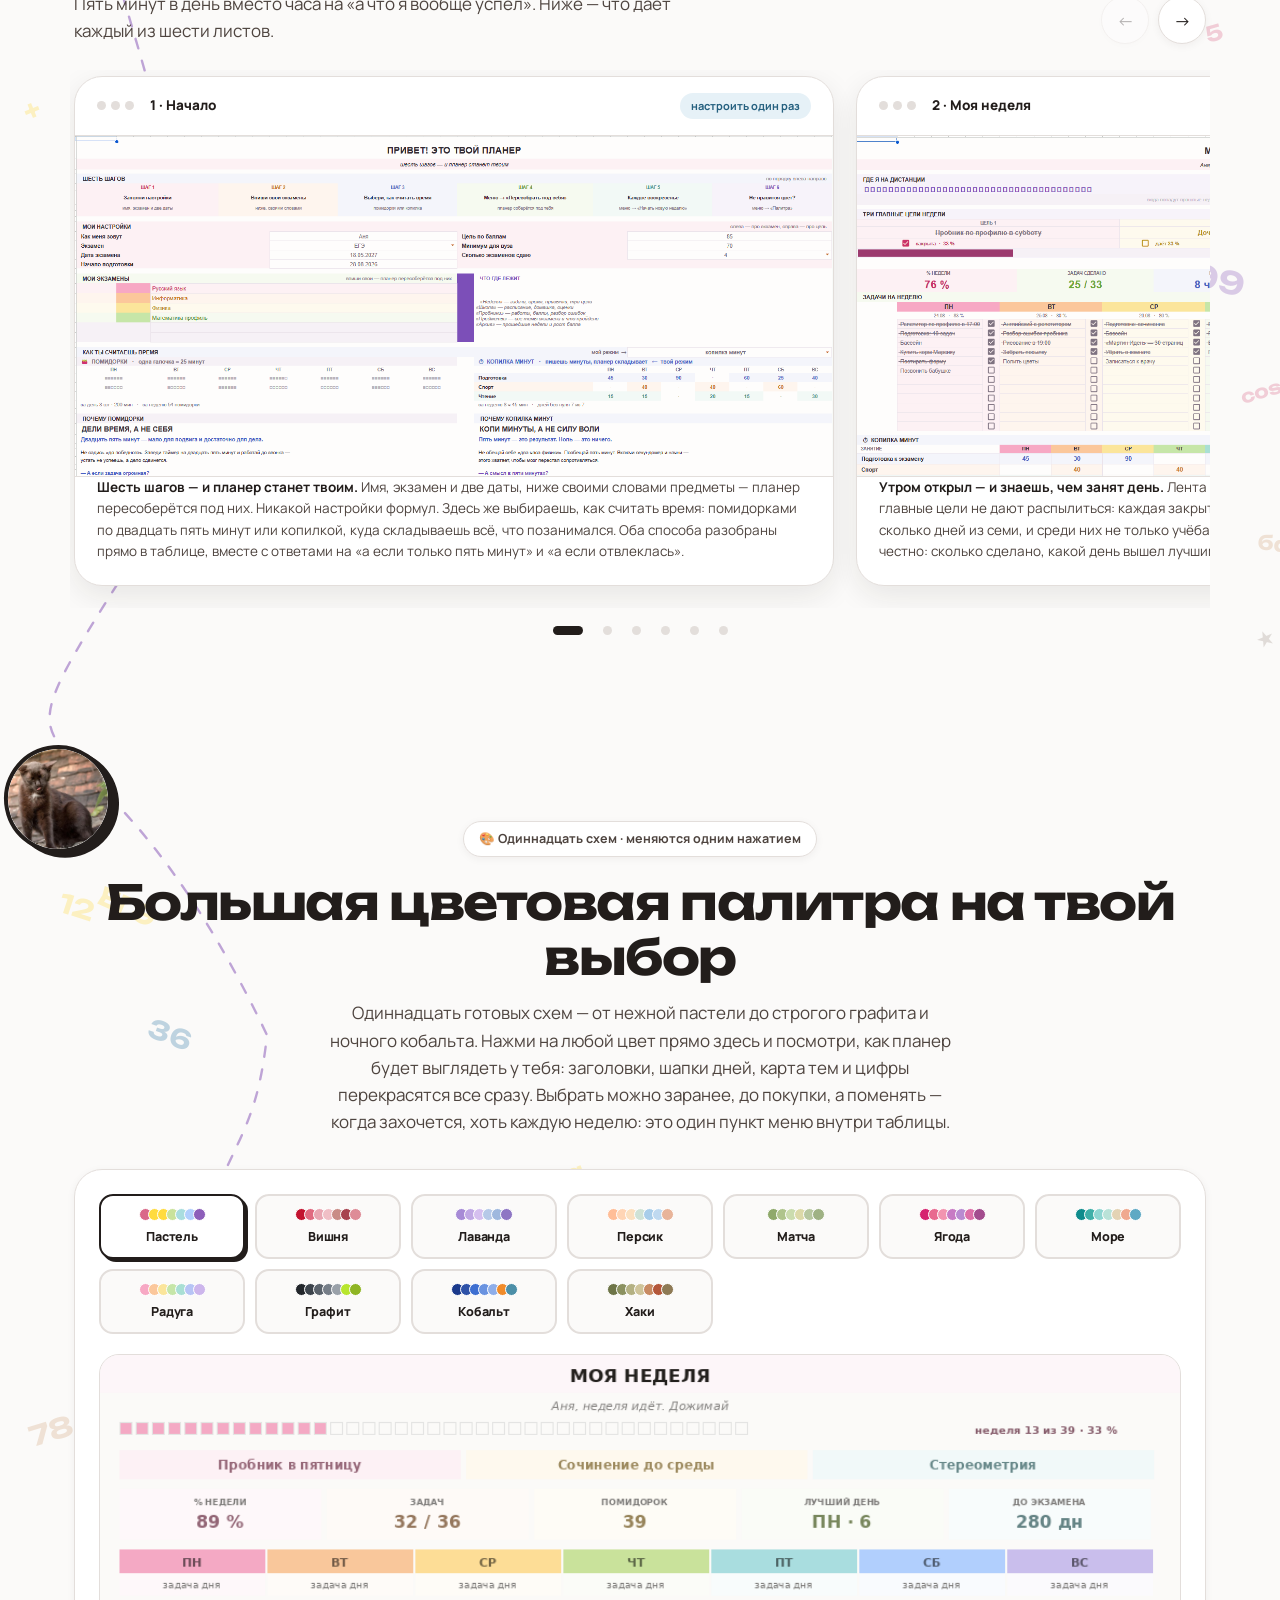
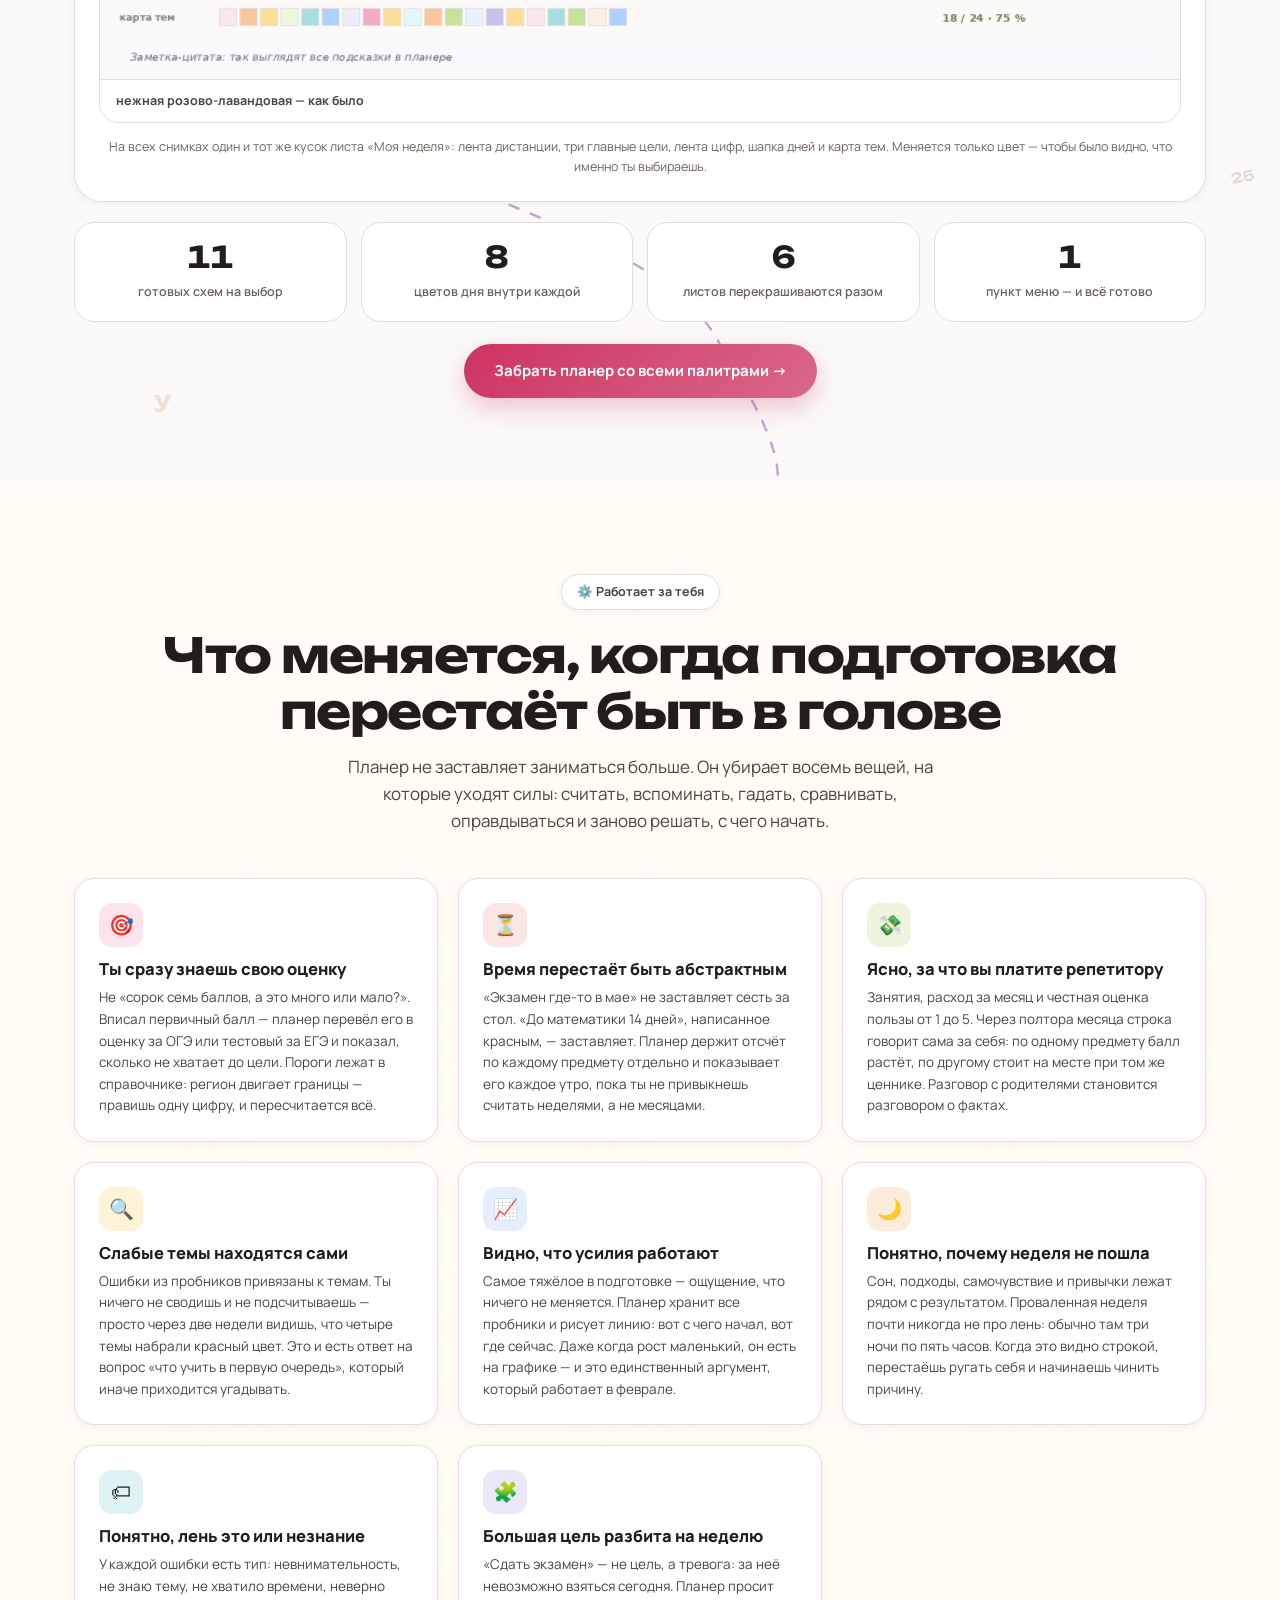
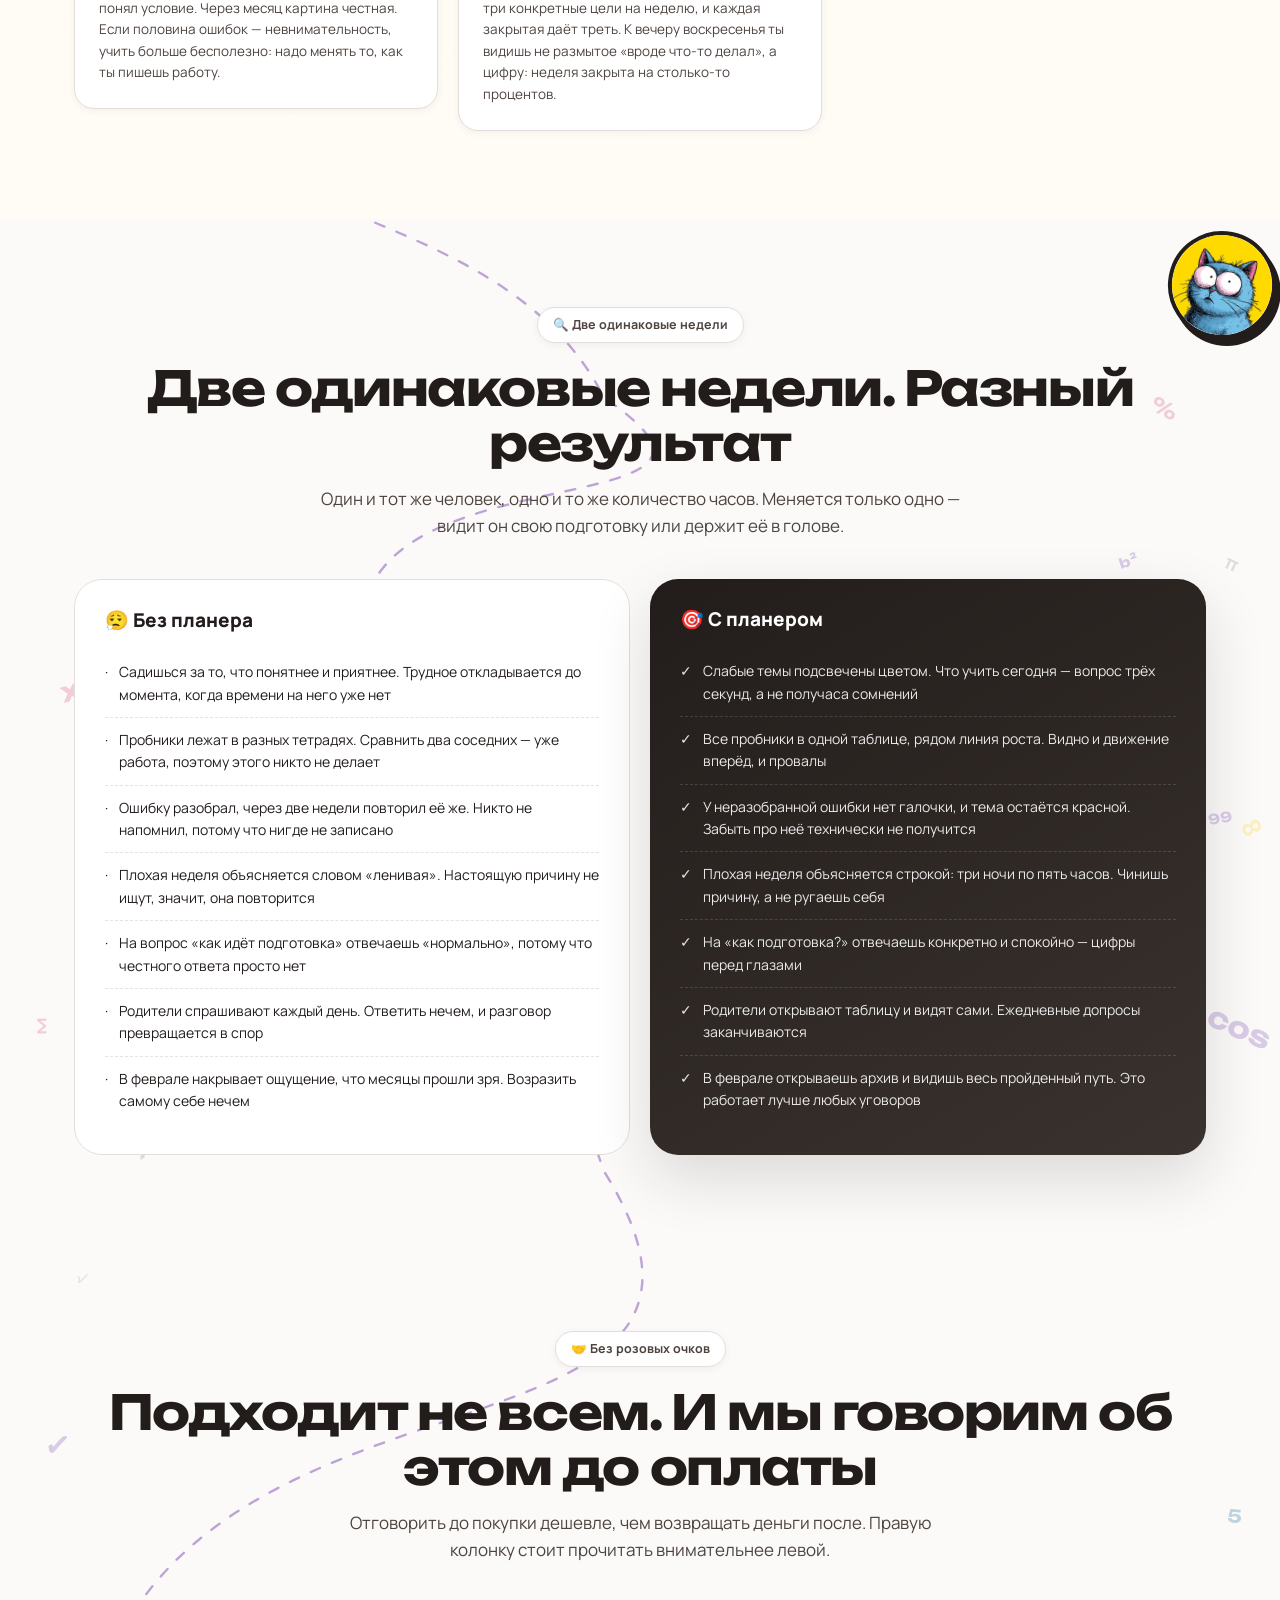
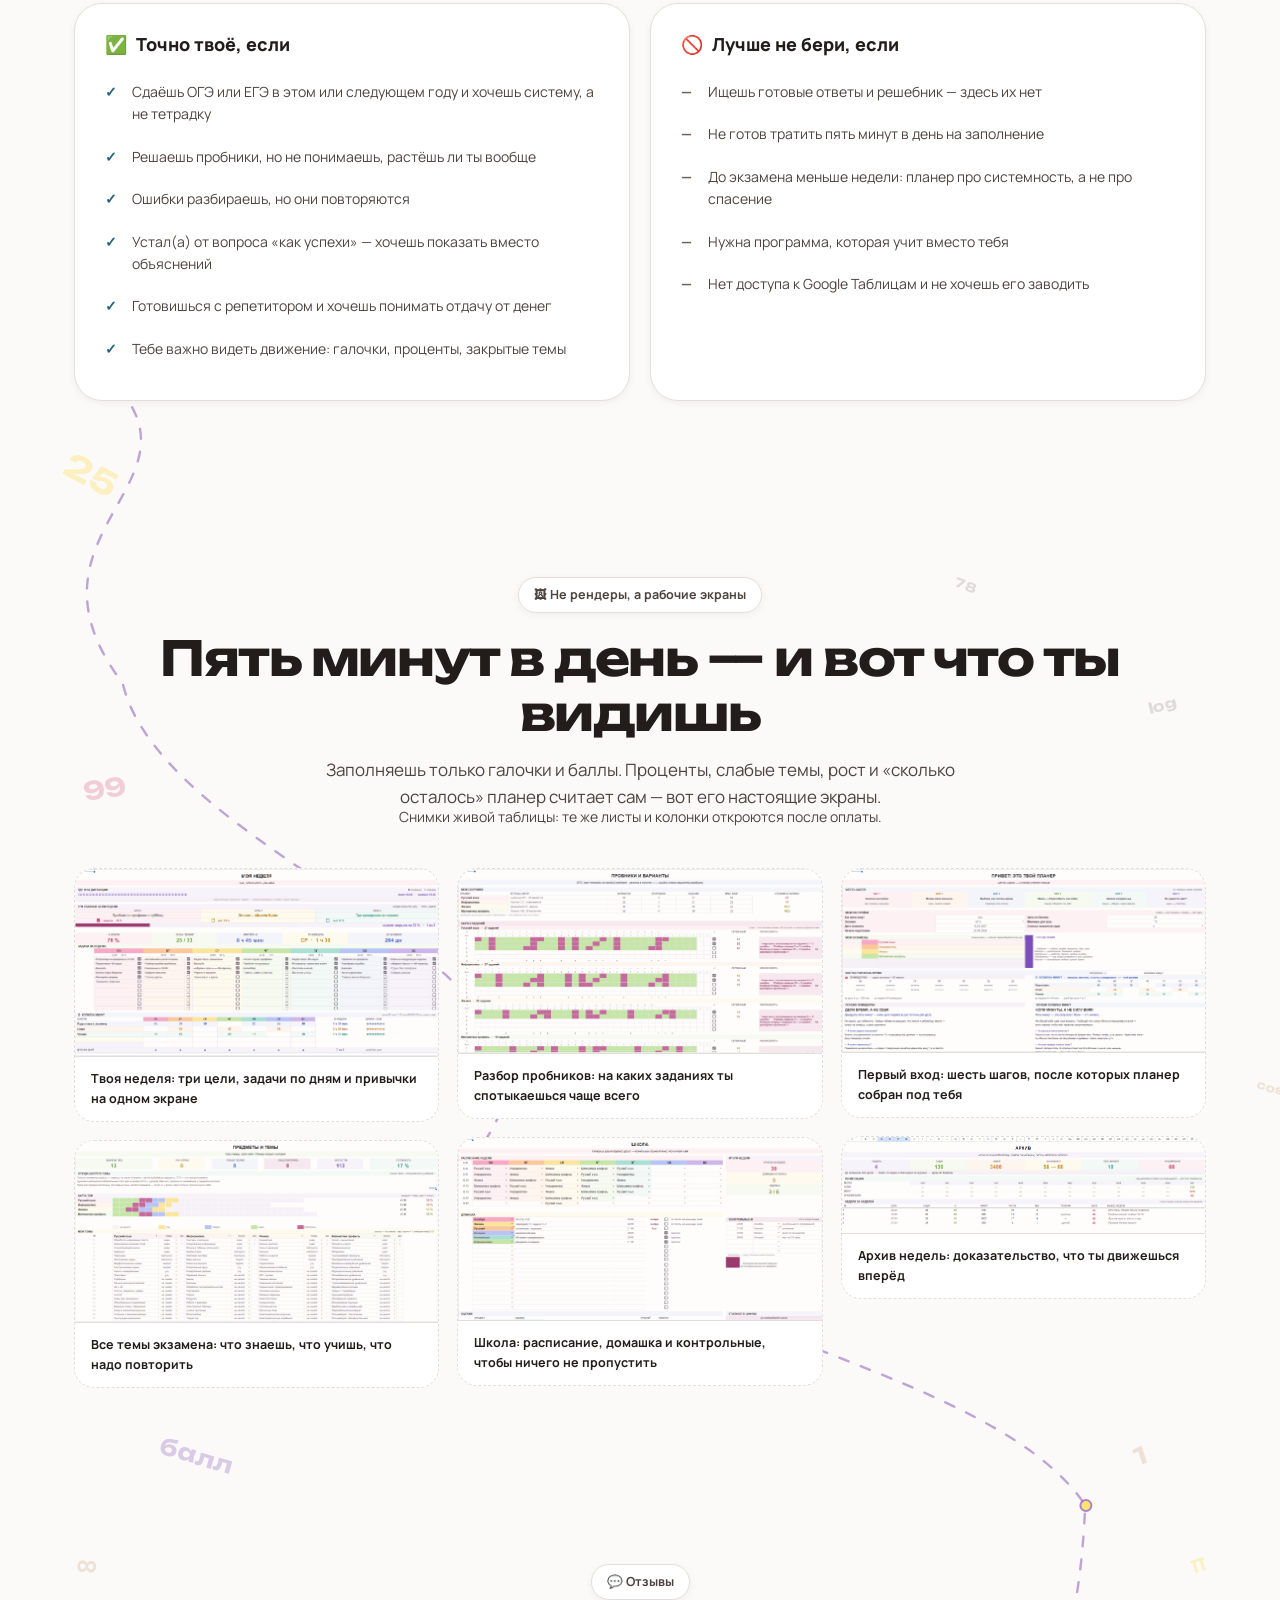
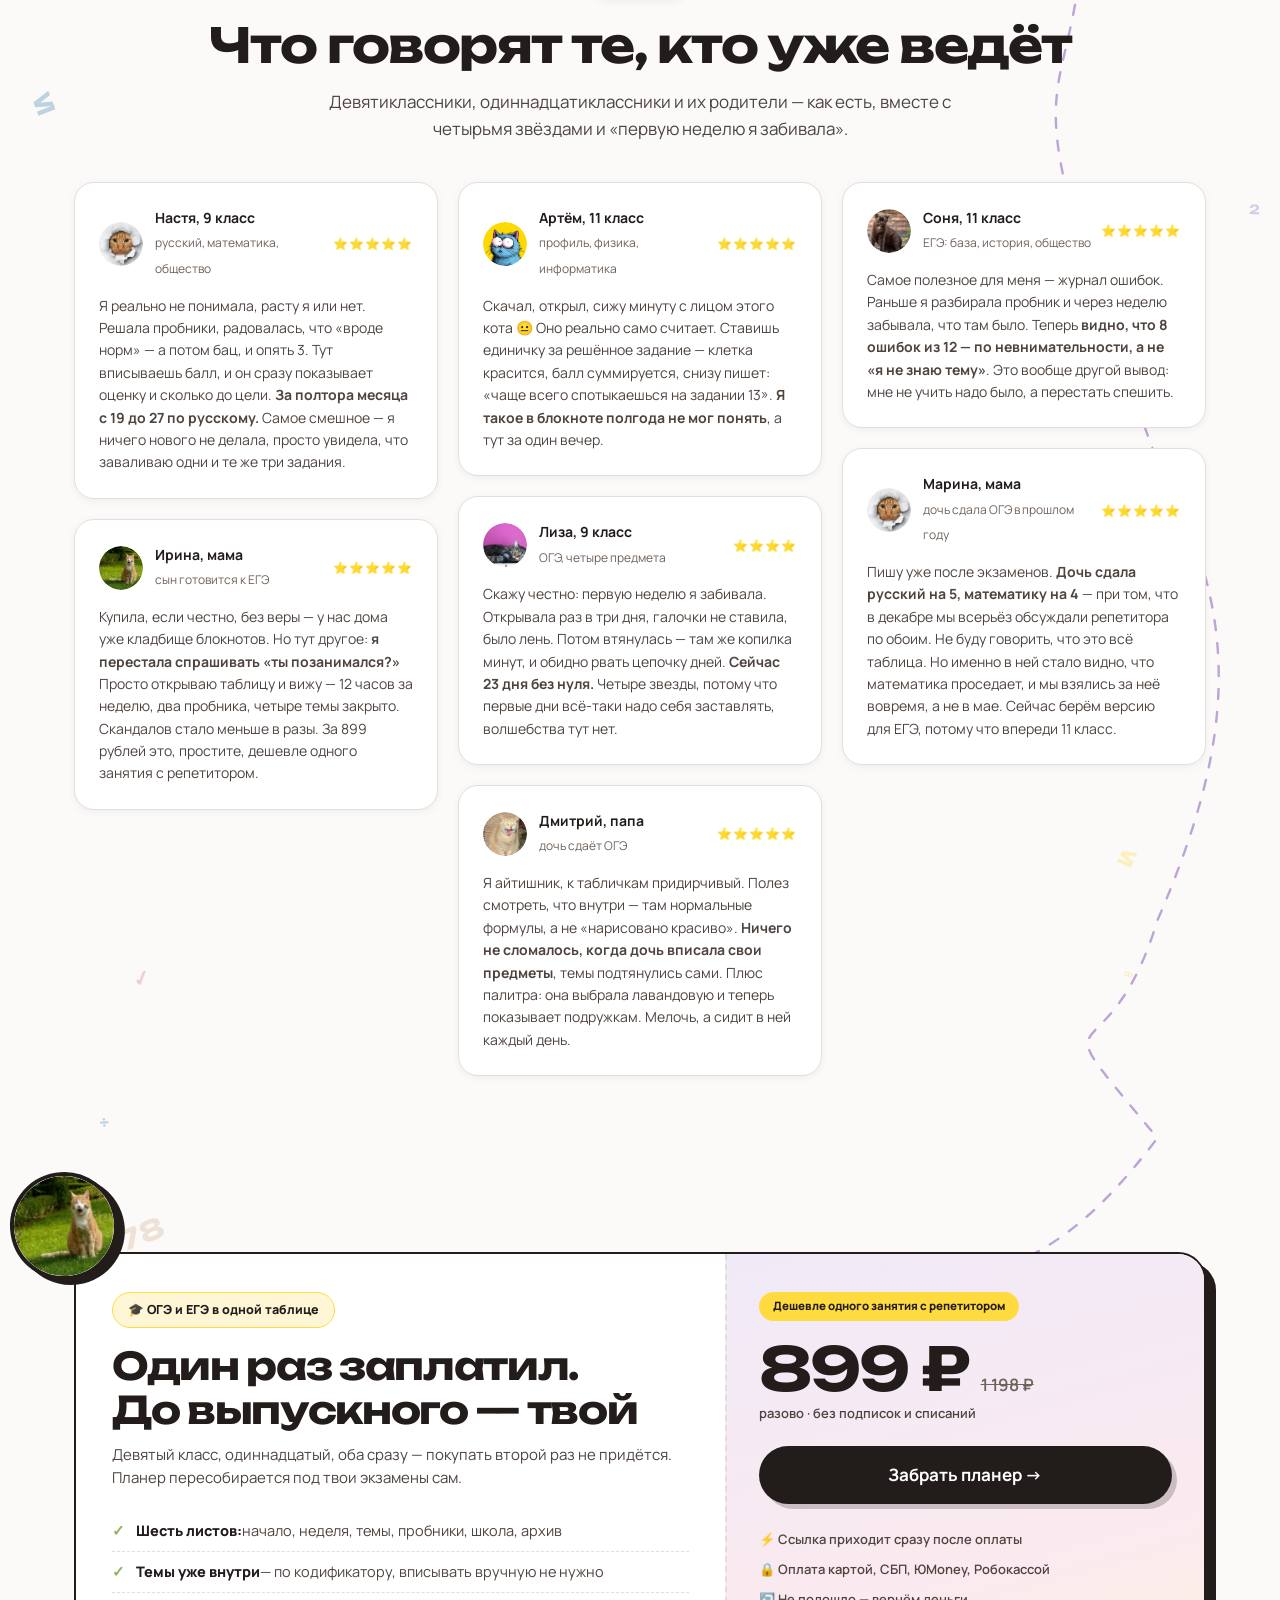
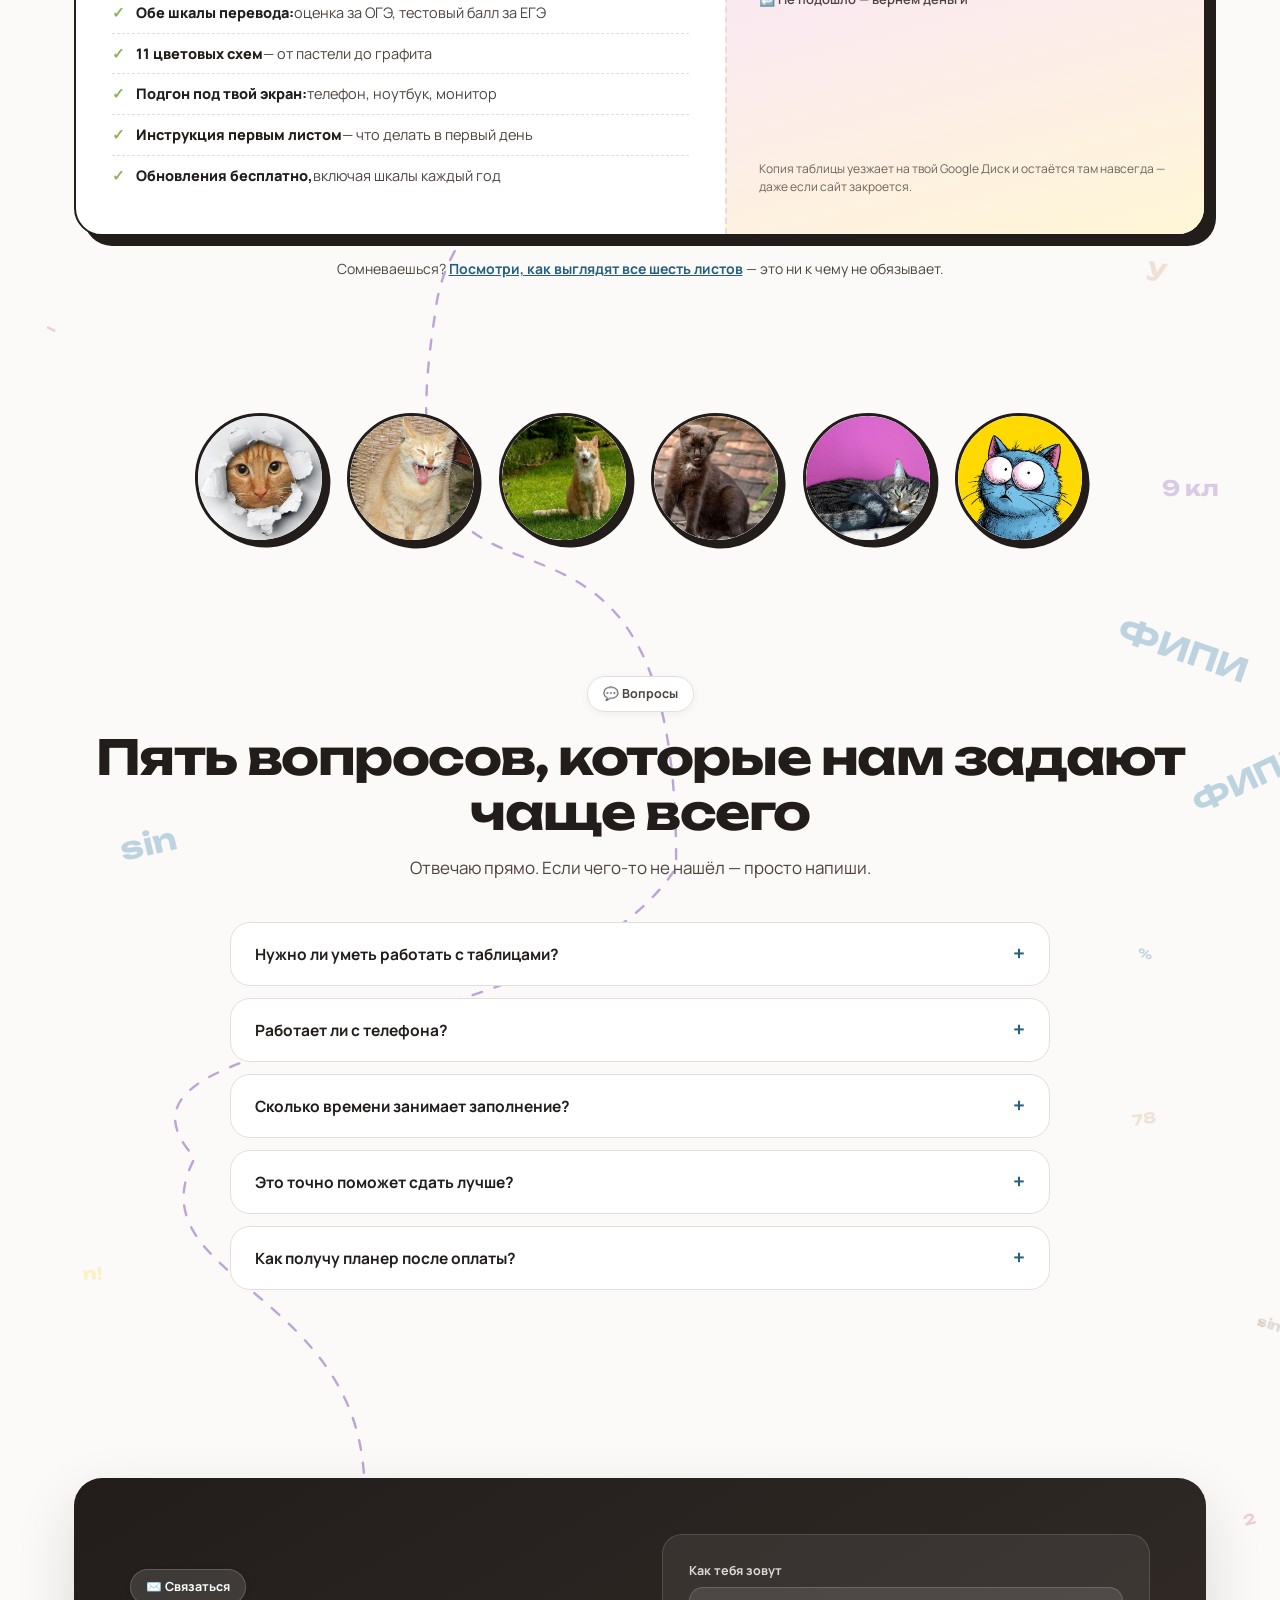
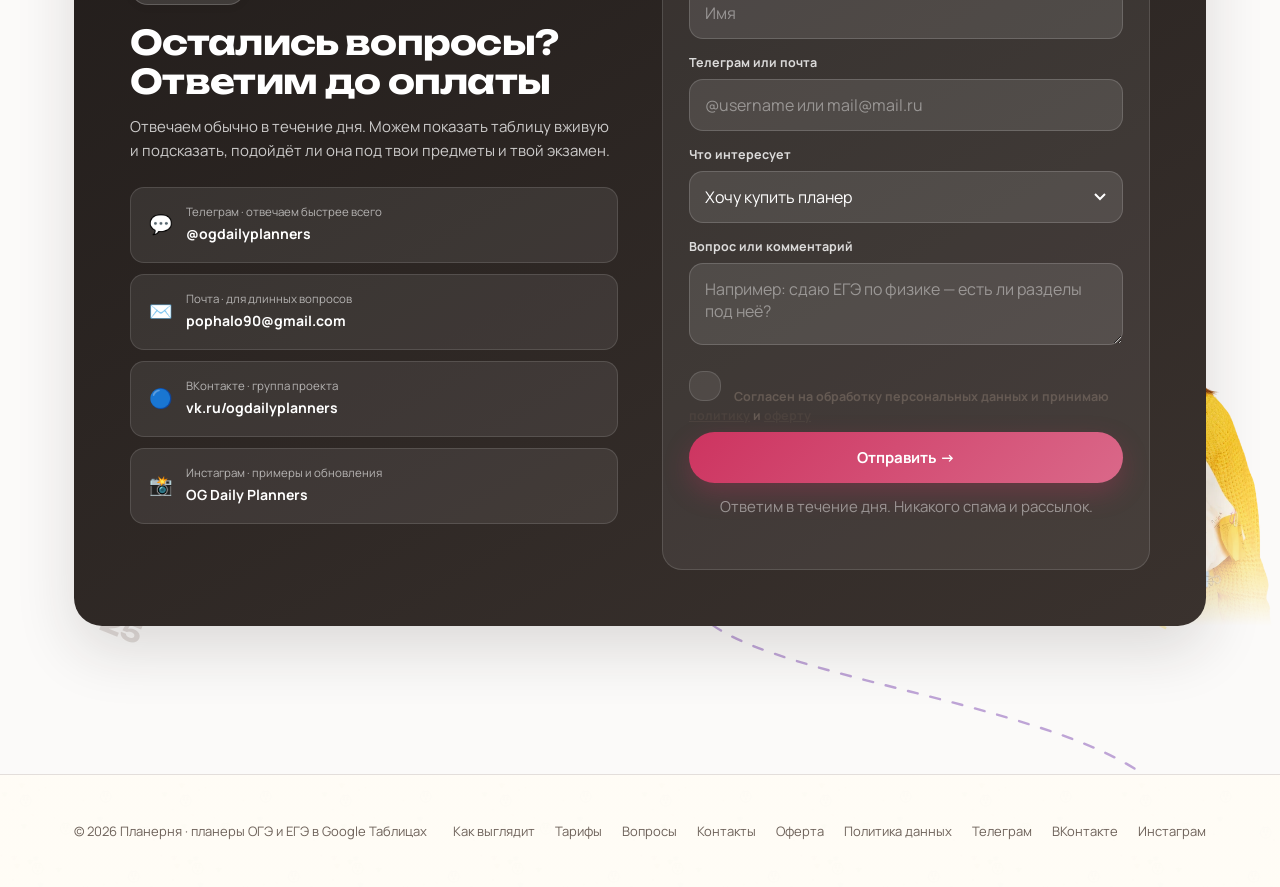
==== commit 9af5ca77: "Add files via upload" ====
--- a/index.html
+++ b/index.html
@@ -146,7 +146,7 @@
 }
 </script>
 
-<link rel="stylesheet" href="styles.css?v=4">
+<link rel="stylesheet" href="styles.css?v=5">
 </head>
 <body class="bold-hero">
 
--- a/styles.css
+++ b/styles.css
@@ -1820,6 +1820,8 @@
 .back-btns{display:flex;gap:10px;margin-bottom:8px}
 .back-btns .btn{flex:1;min-height:48px;font-size:14px;padding:12px 10px}
 
+.back-close2{width:100%;min-height:48px;margin-top:6px}
+
 .back-skip{
   display:block;width:100%;border:none;background:transparent;
   font:600 13px Manrope,sans-serif;color:var(--muted);
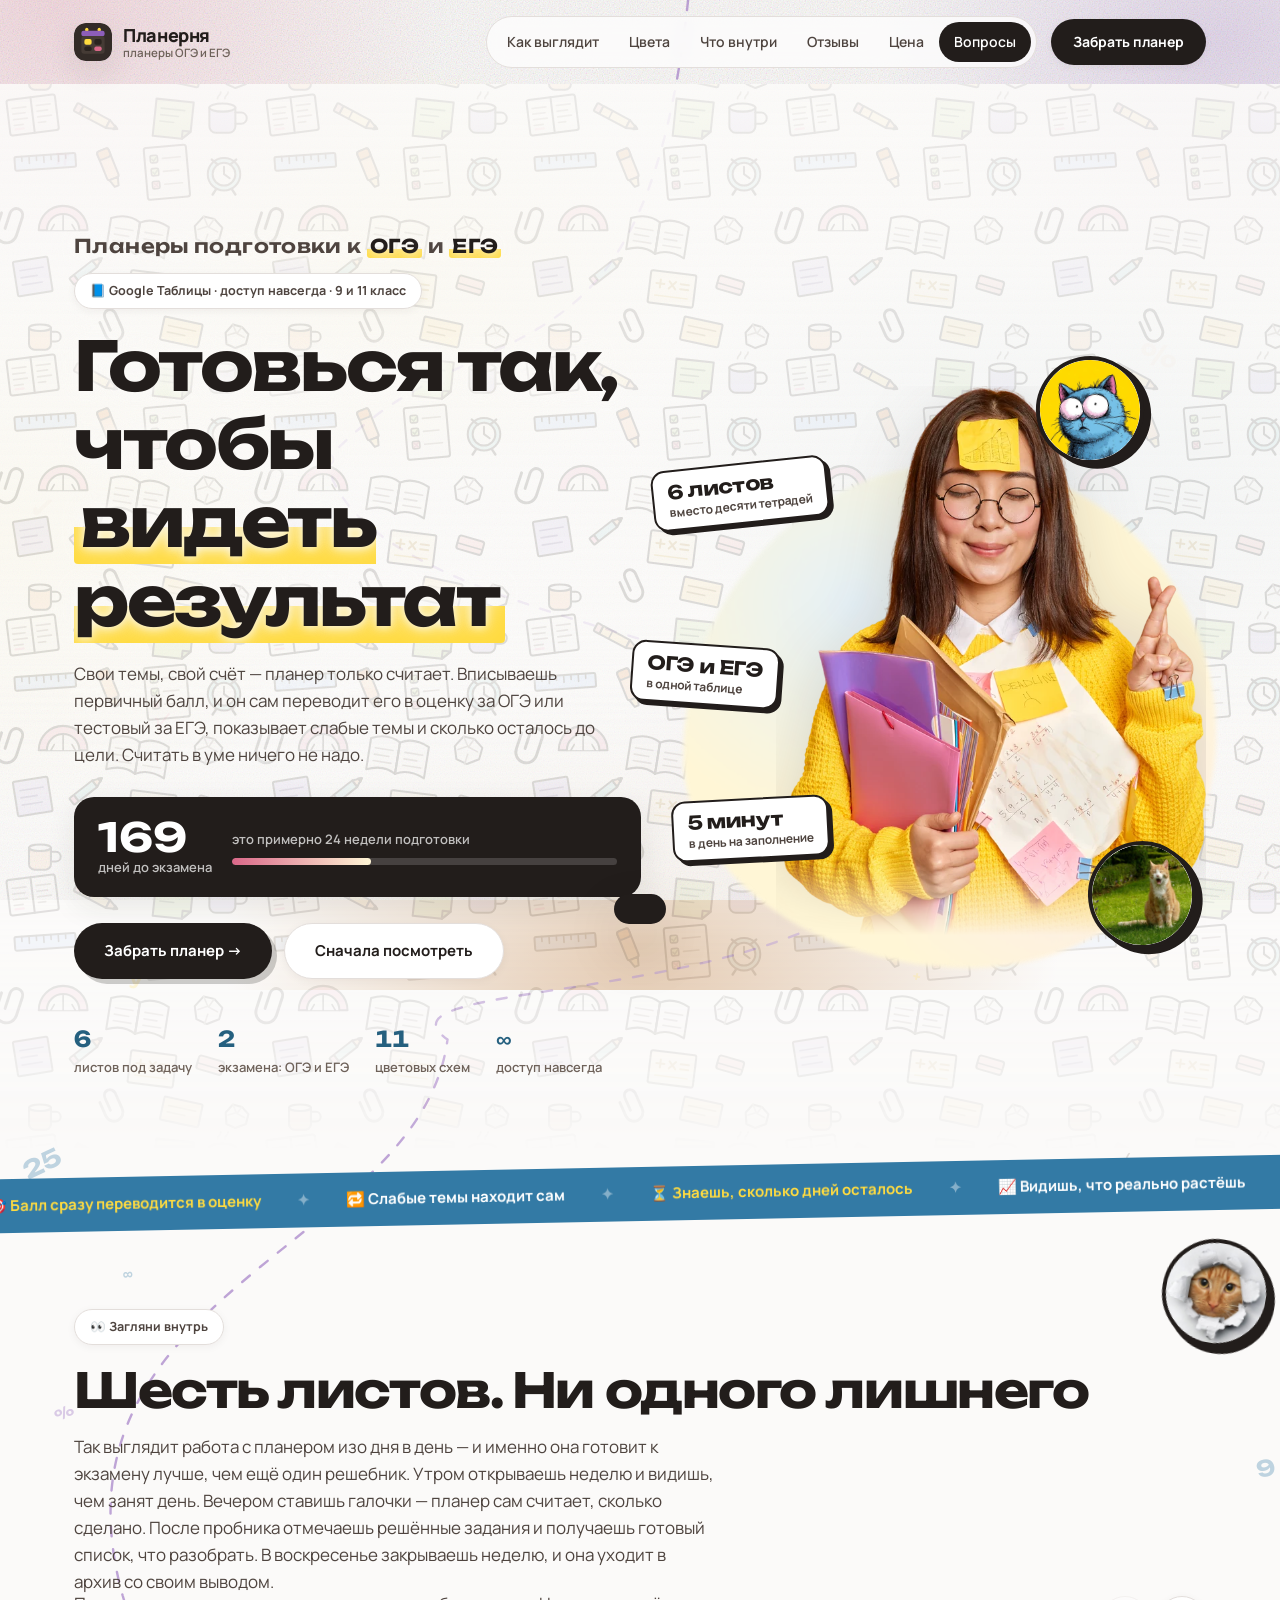
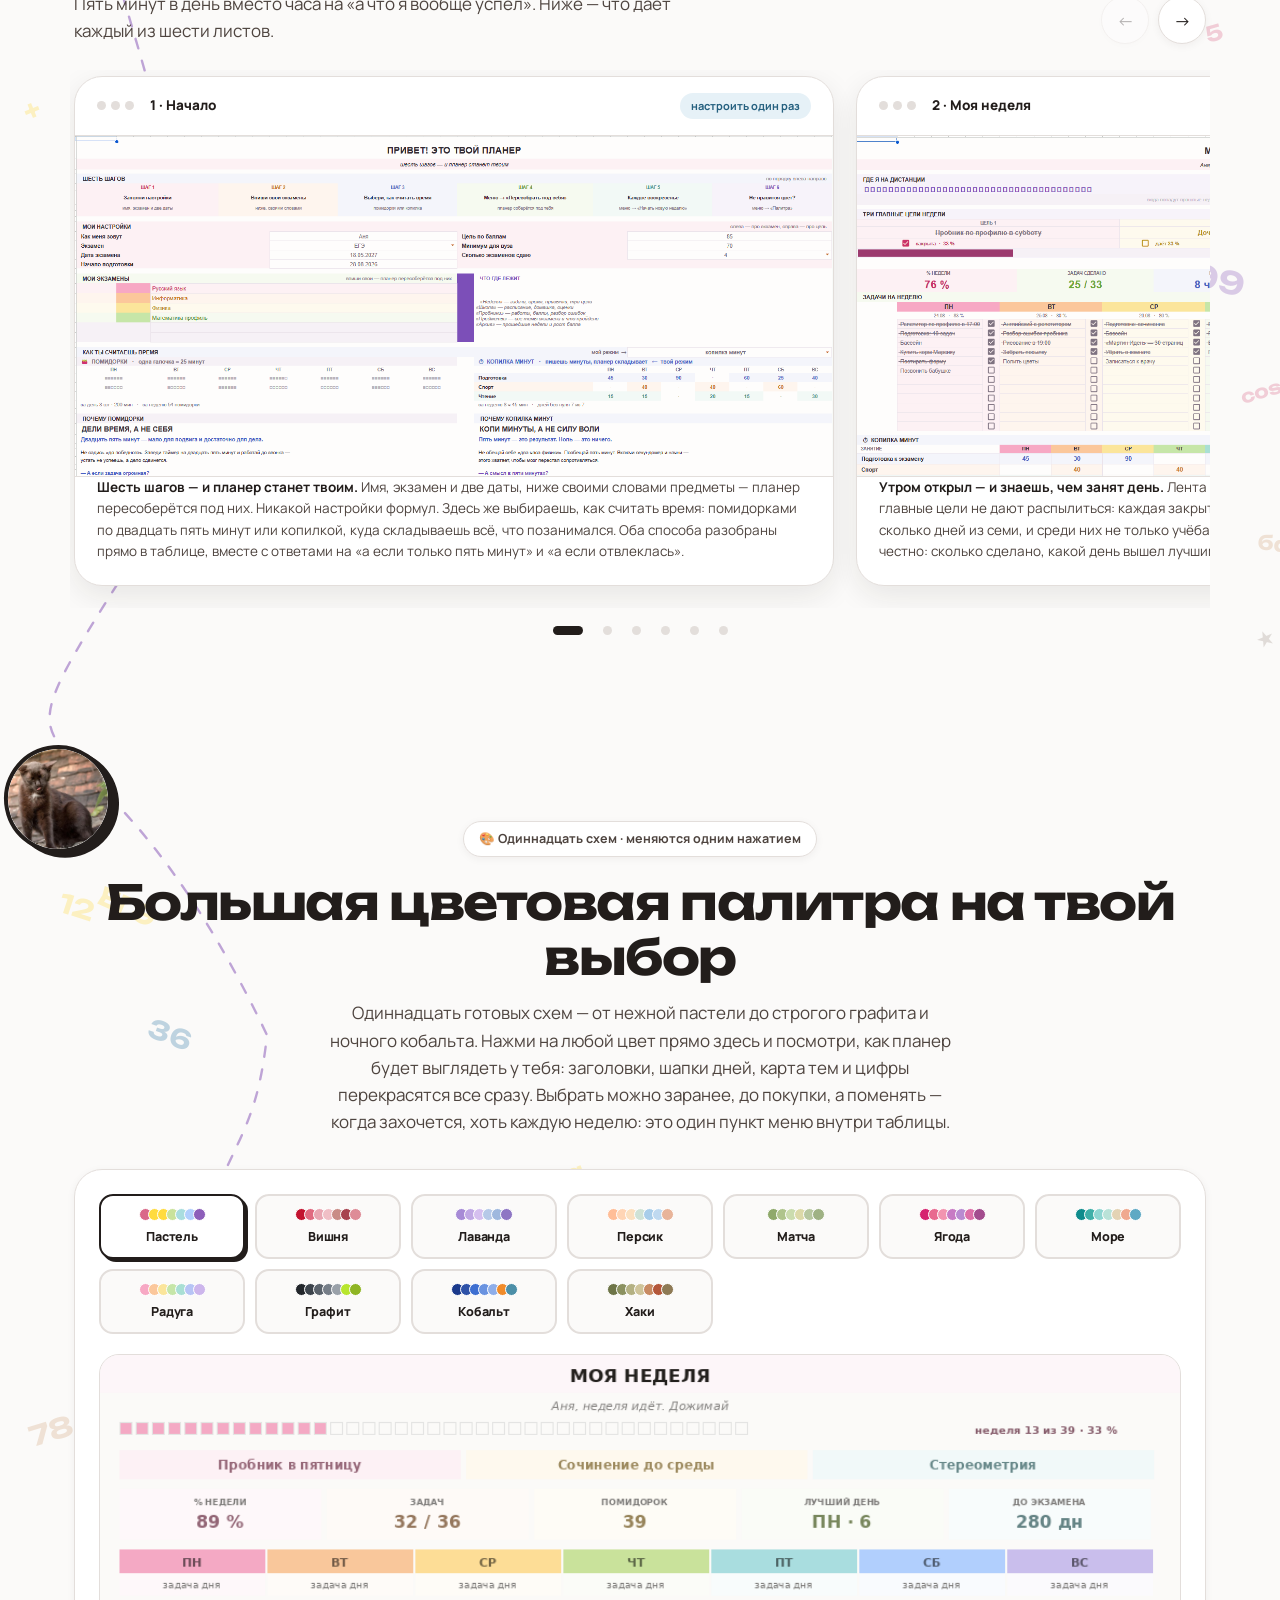
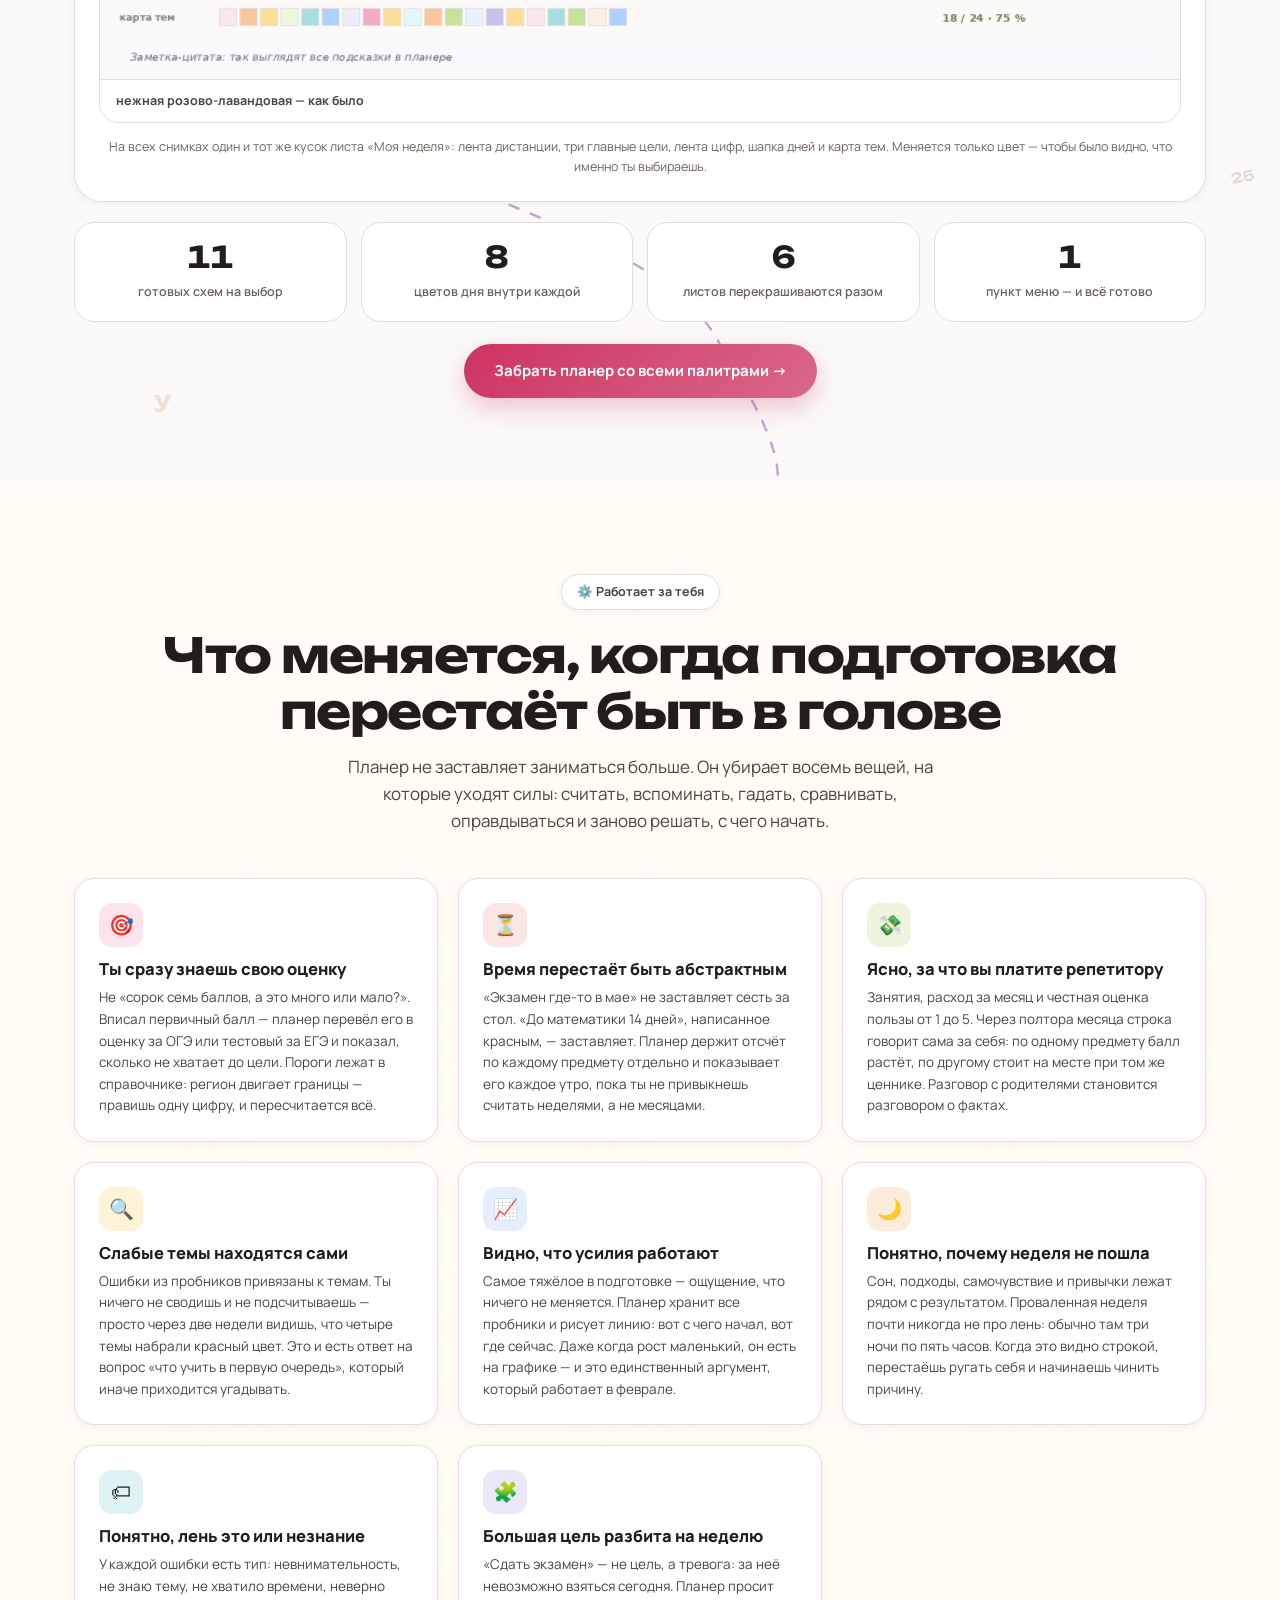
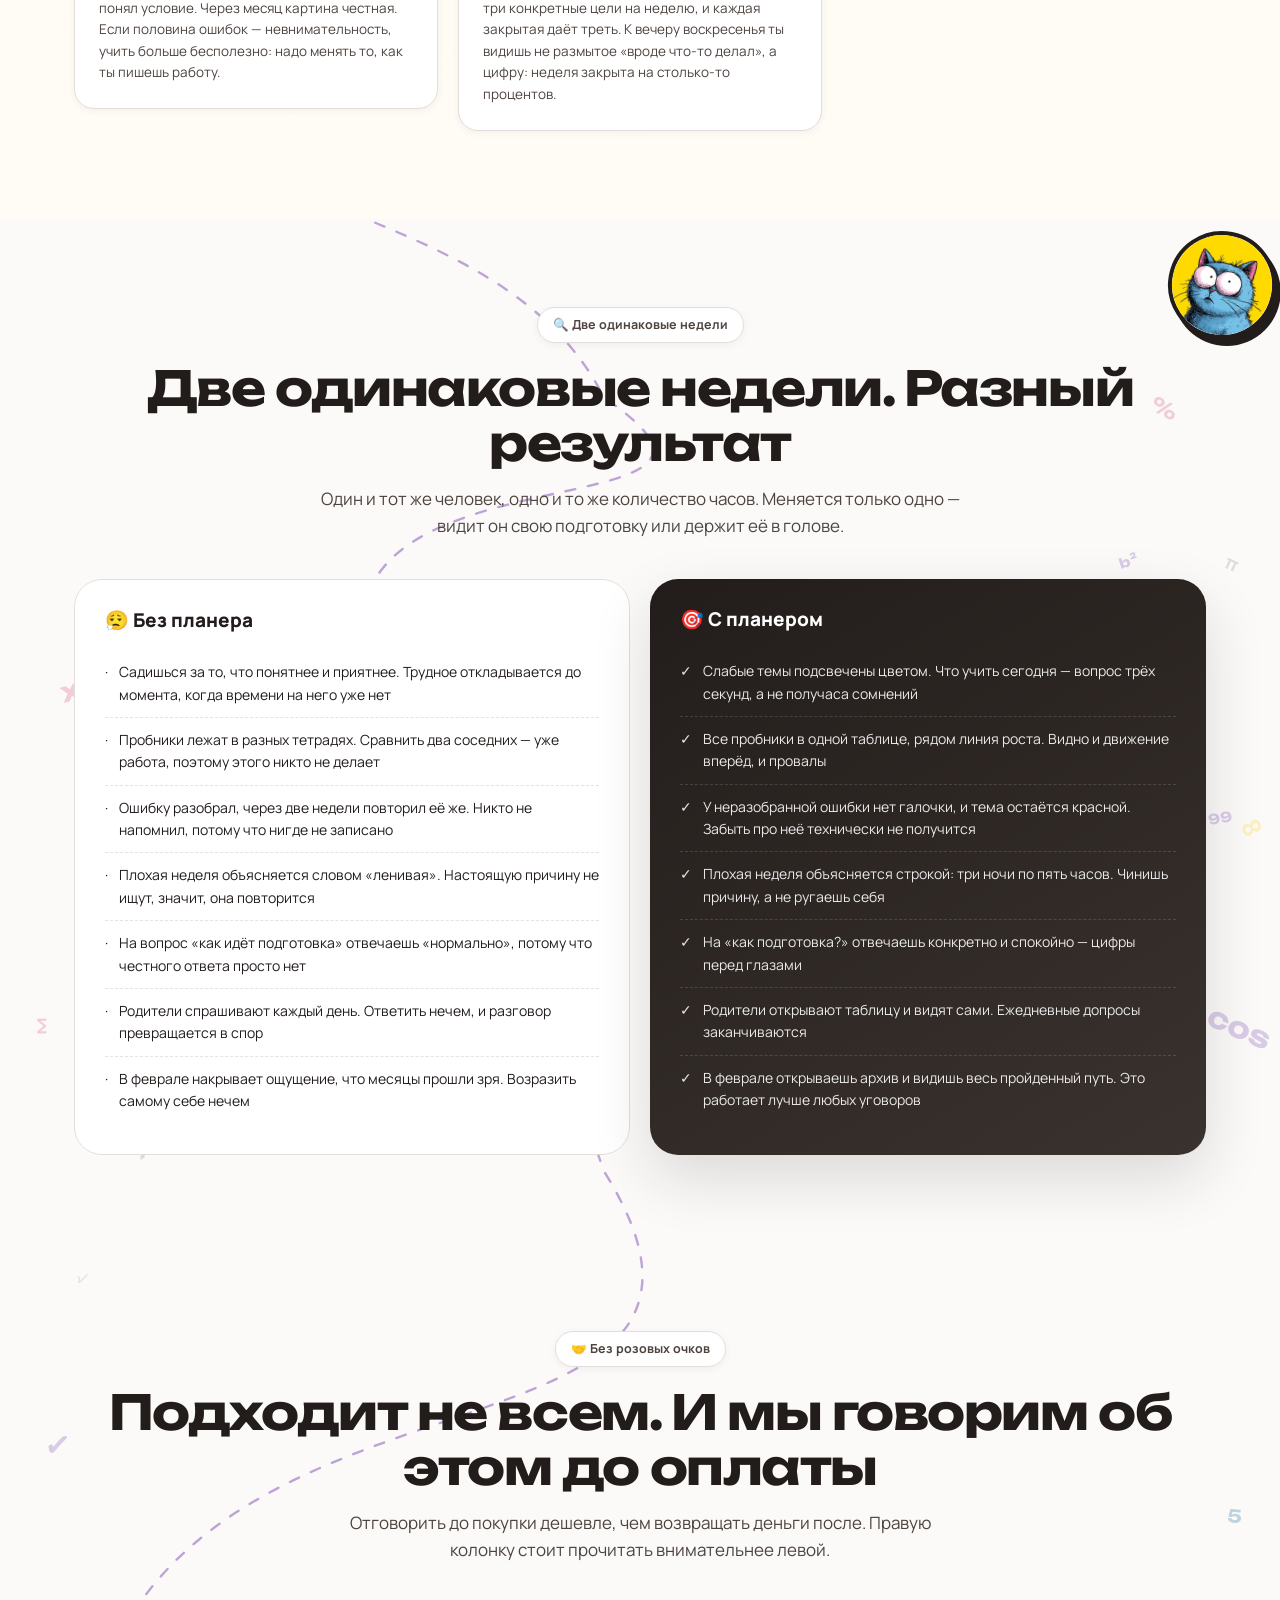
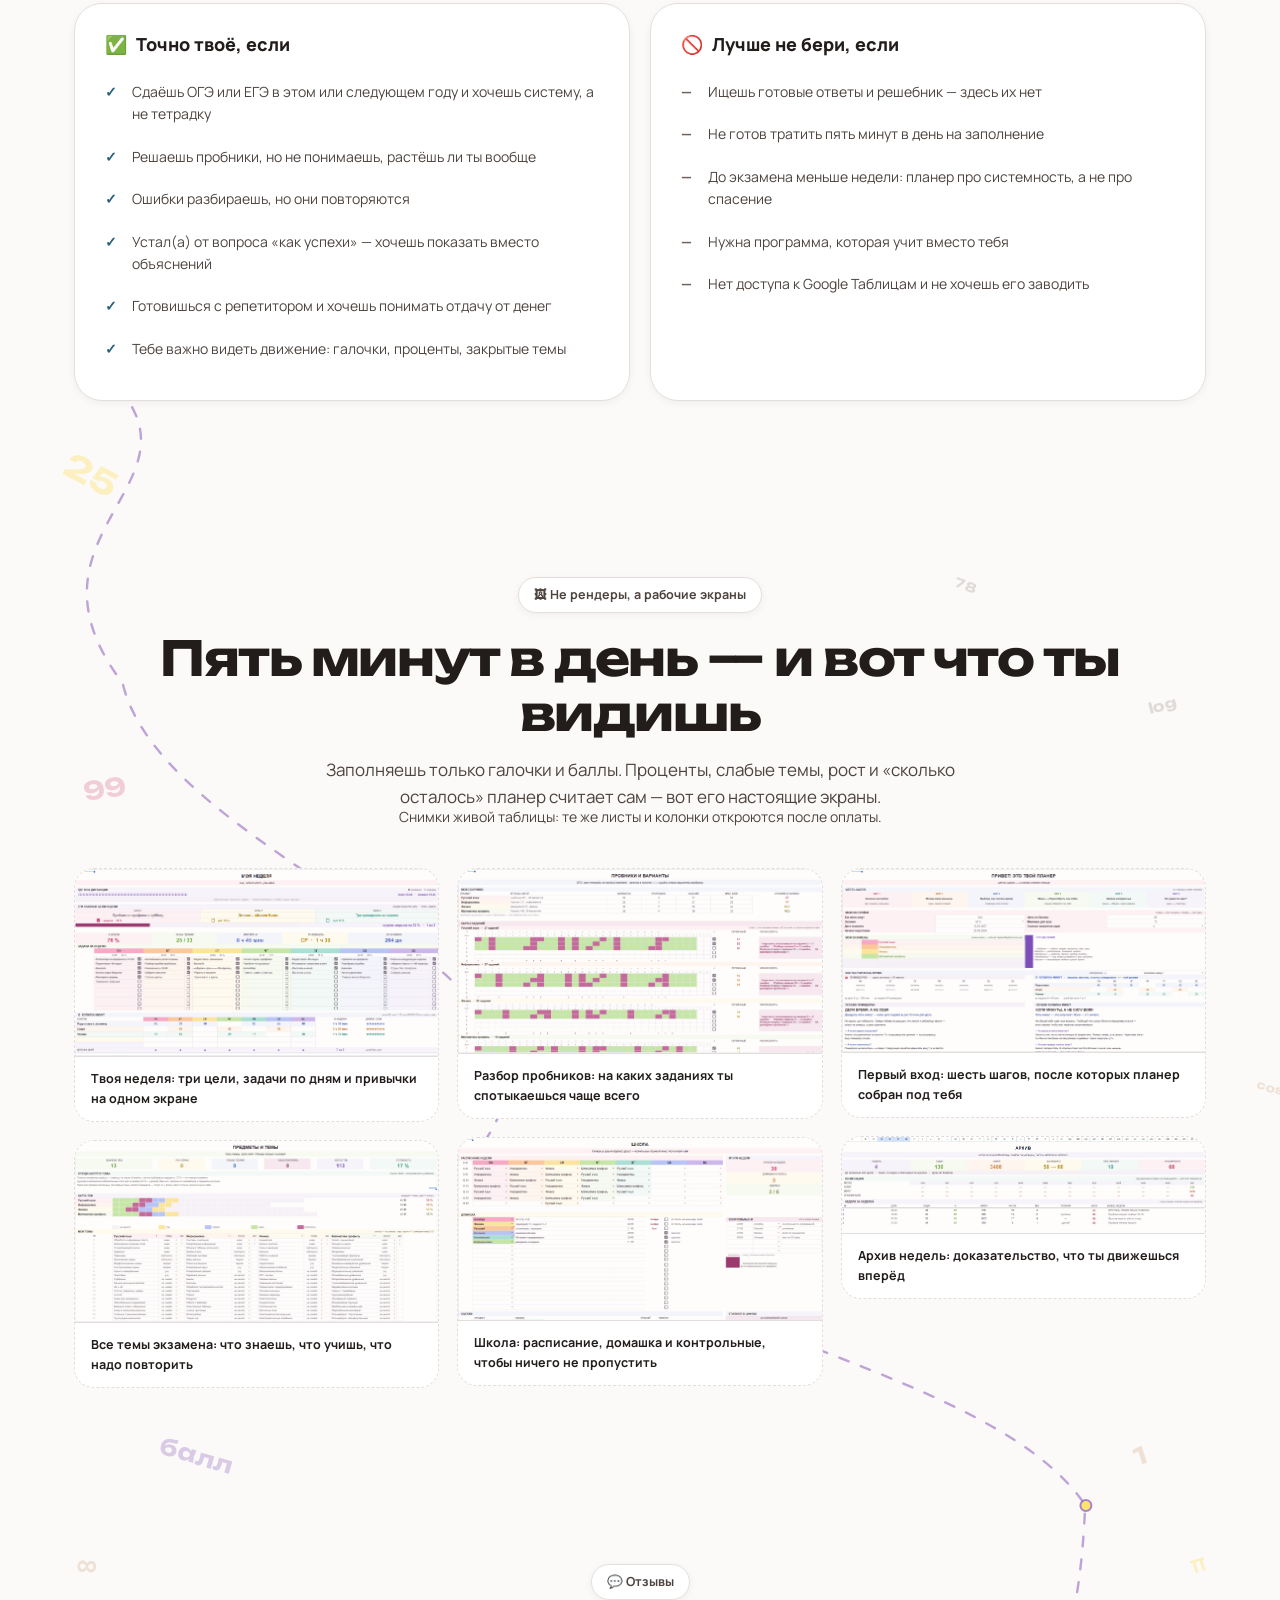
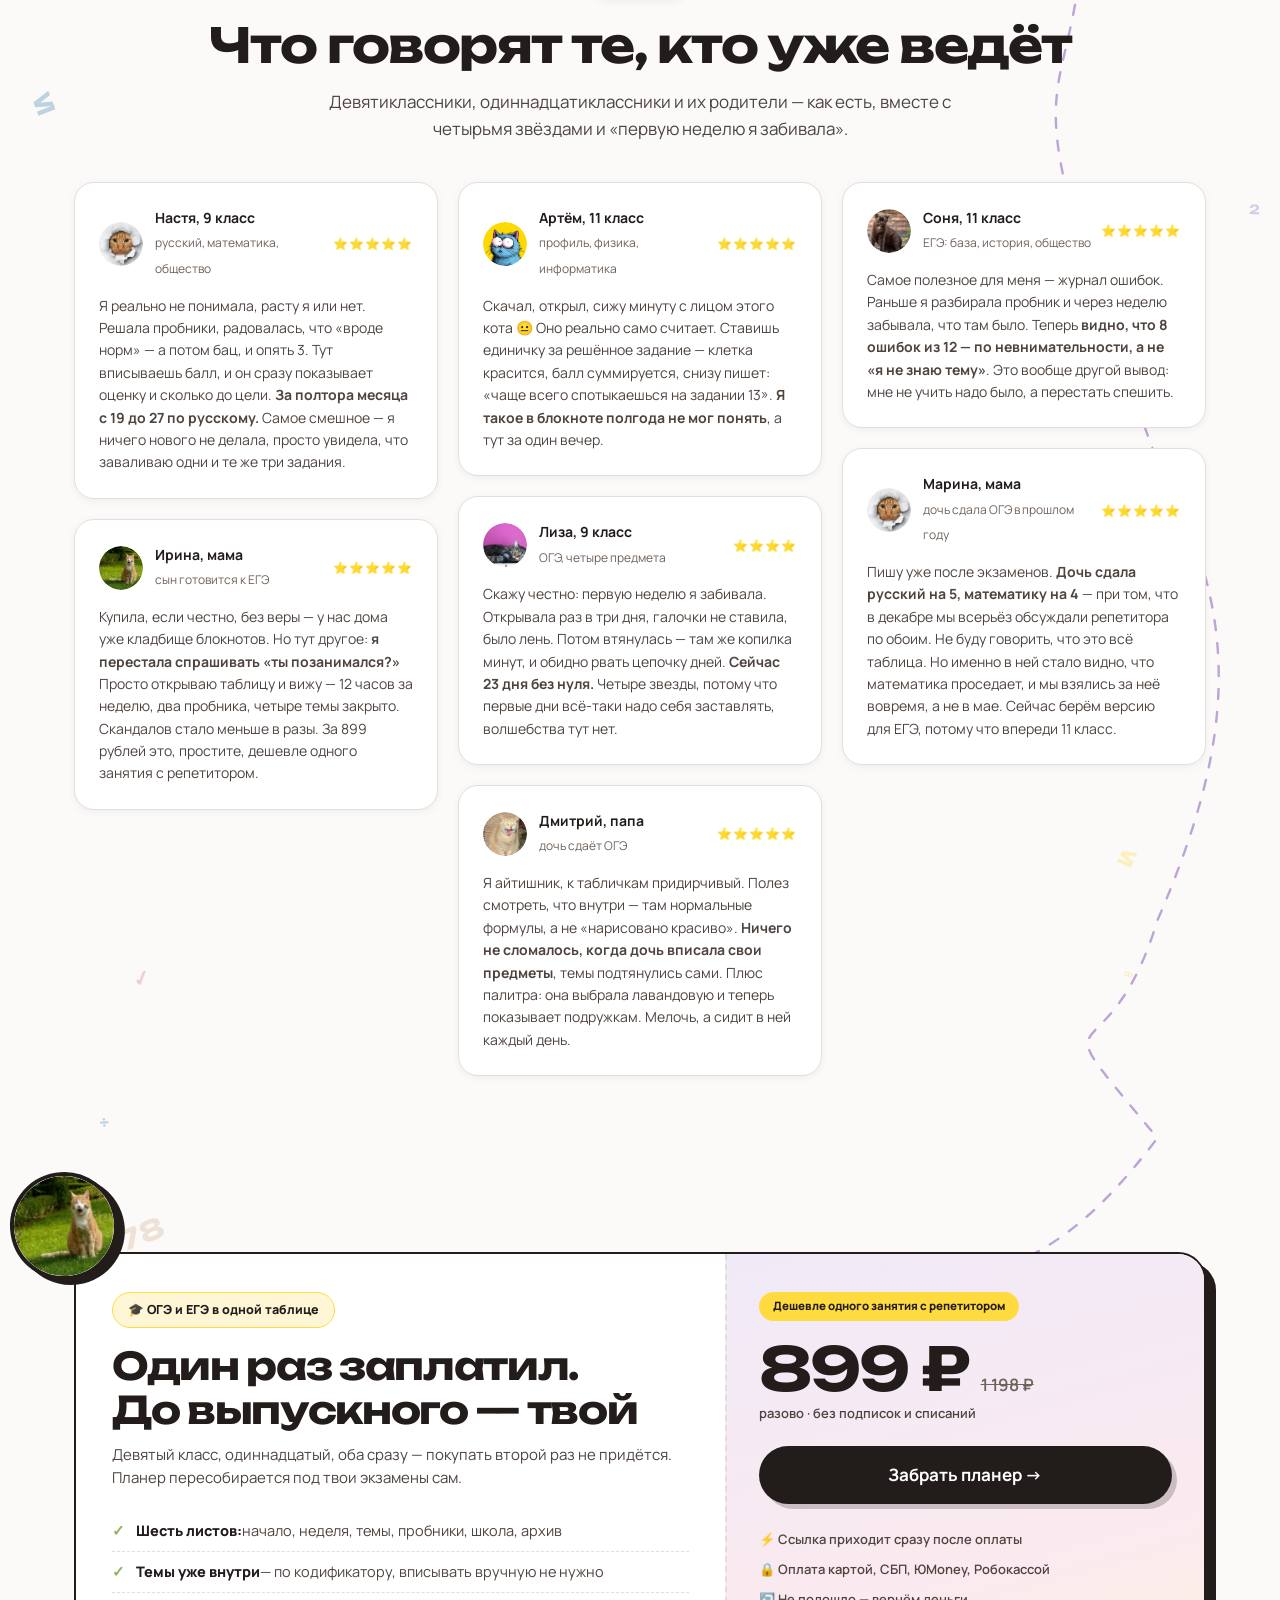
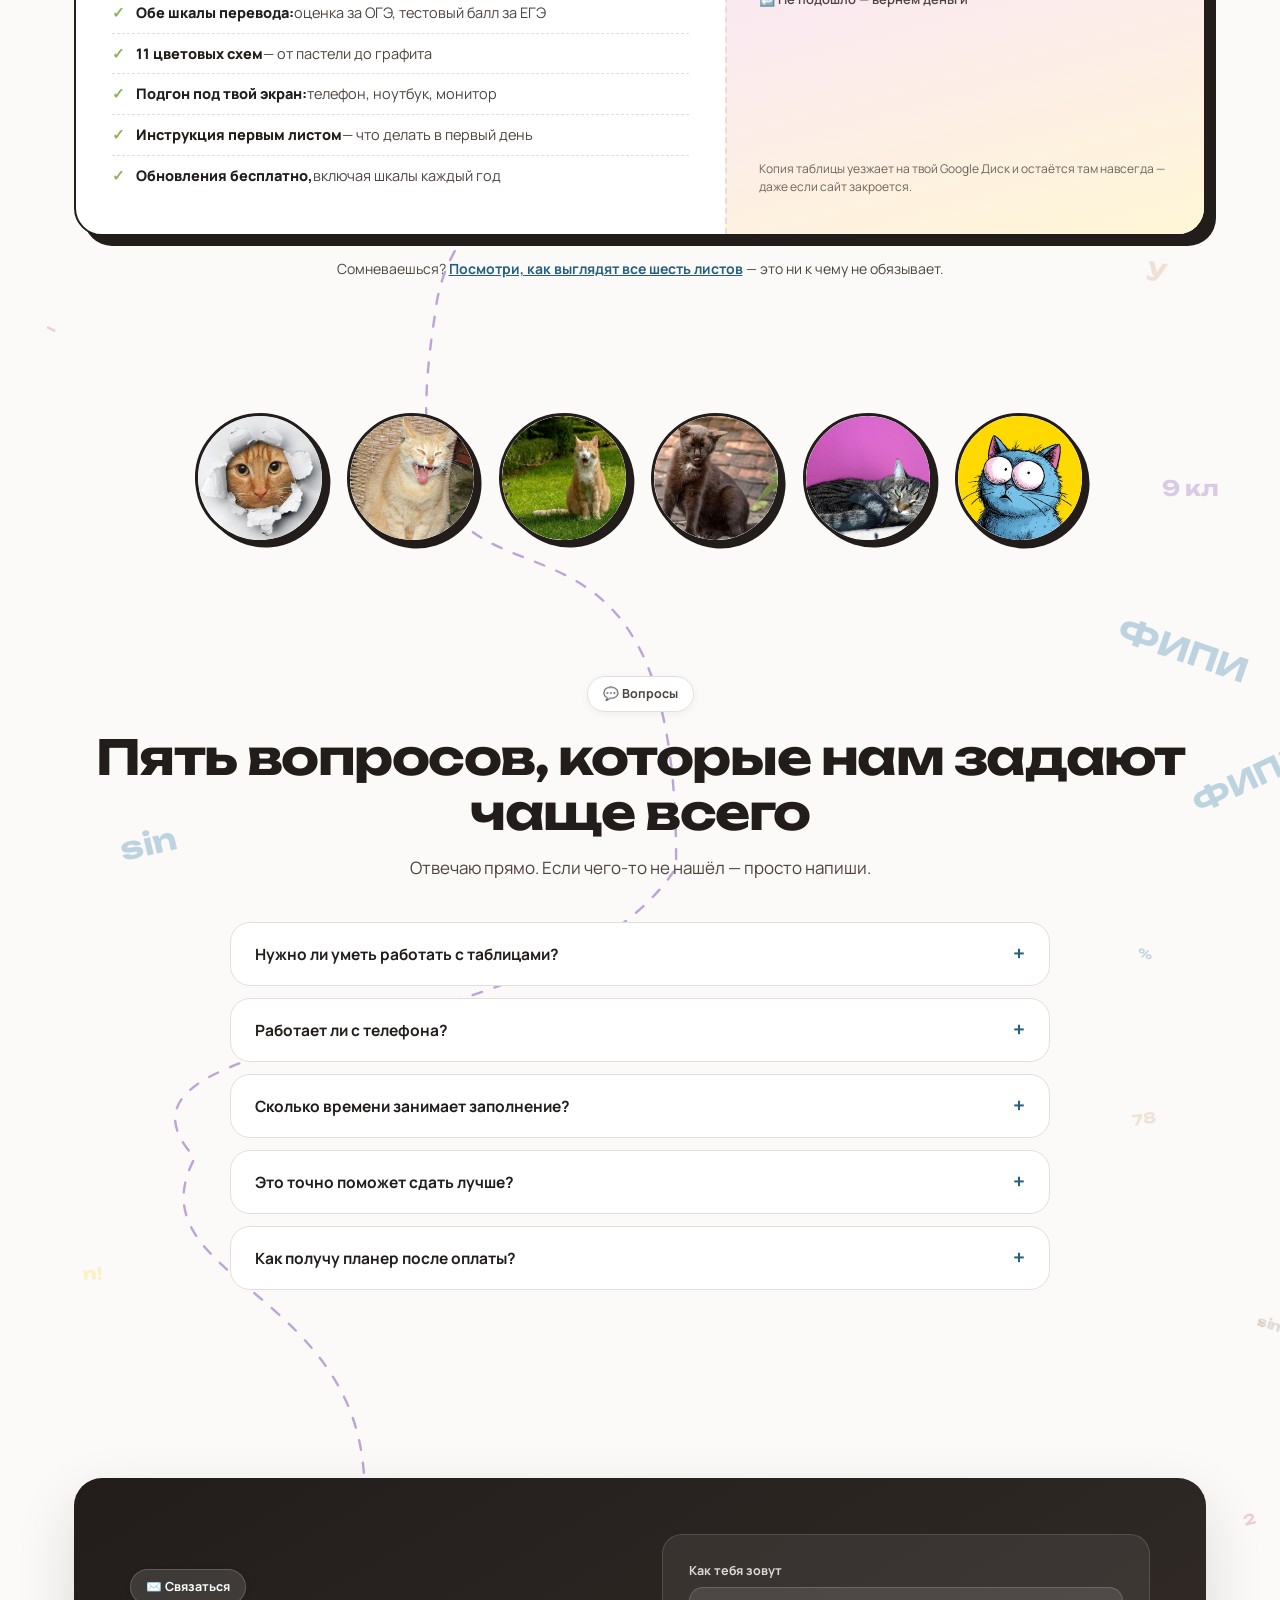
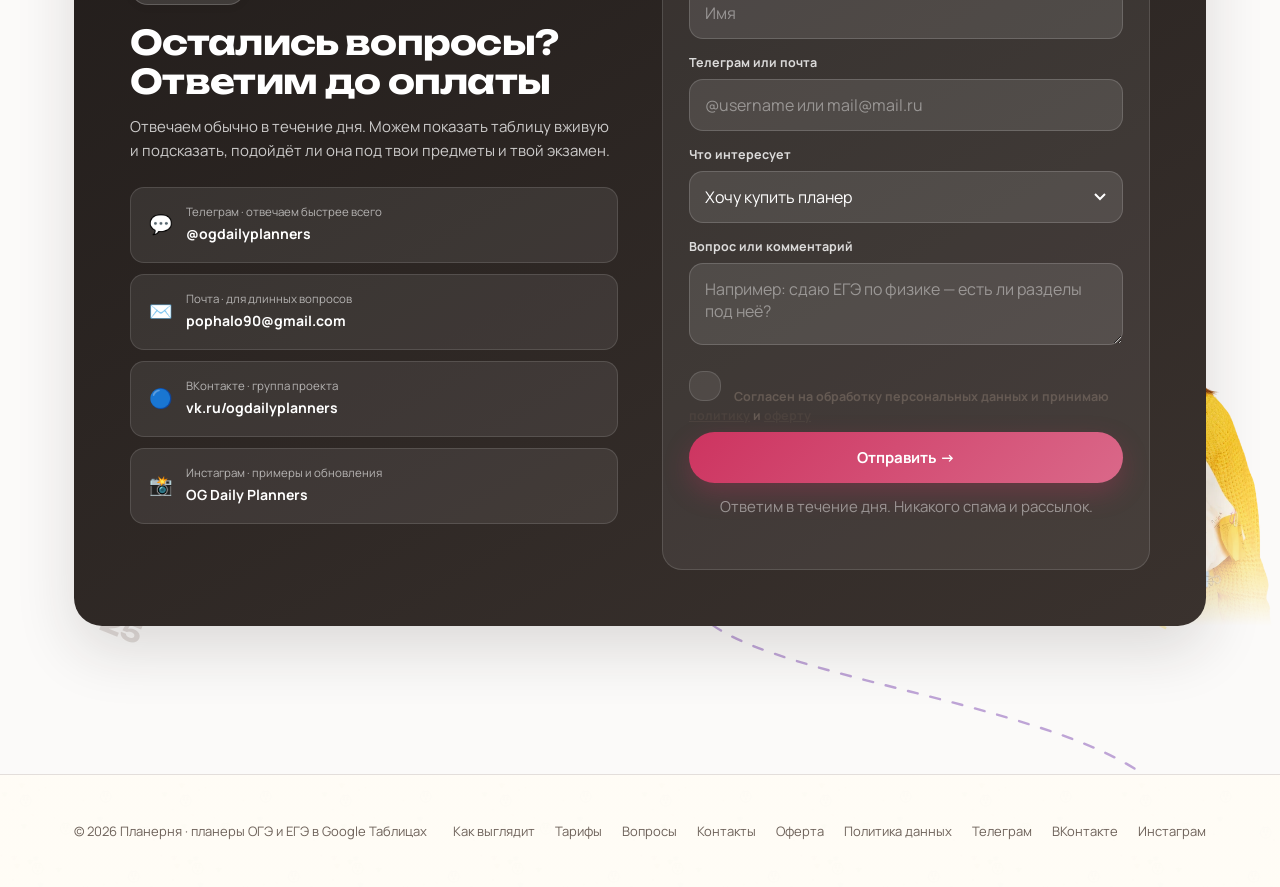
==== commit 030803b0: "Add files via upload" ====
--- a/index.html
+++ b/index.html
@@ -146,7 +146,7 @@
 }
 </script>
 
-<link rel="stylesheet" href="styles.css?v=5">
+<link rel="stylesheet" href="styles.css?v=7">
 </head>
 <body class="bold-hero">
 
@@ -1246,6 +1246,7 @@
         <textarea id="fmsg" name="msg" placeholder="Например: сдаю ЕГЭ по физике — есть ли разделы под неё?"></textarea>
         <label class="agree">
           <input type="checkbox" id="fagree" name="agree" checked>
+          <i class="box" aria-hidden="true"></i>
           <span>Согласен на обработку персональных данных и принимаю
             <a href="policy.html" target="_blank" rel="noopener">политику</a>
             и <a href="oferta.html" target="_blank" rel="noopener">оферту</a></span>
@@ -1295,8 +1296,8 @@
 <!-- Всплывающее сообщение вместо alert -->
 <div class="toast" id="toast" role="status" aria-live="polite"></div>
 
-<script src="script.js"></script>
-<script src="back.js"></script>
+<script src="script.js?v=7"></script>
+<script src="back.js?v=7"></script>
 
 <!-- ═══ ОКНО ПРОСМОТРА СКРИНШОТОВ ══════════════════════════════
      Открывается поверх сайта, а не в новой вкладке: человек
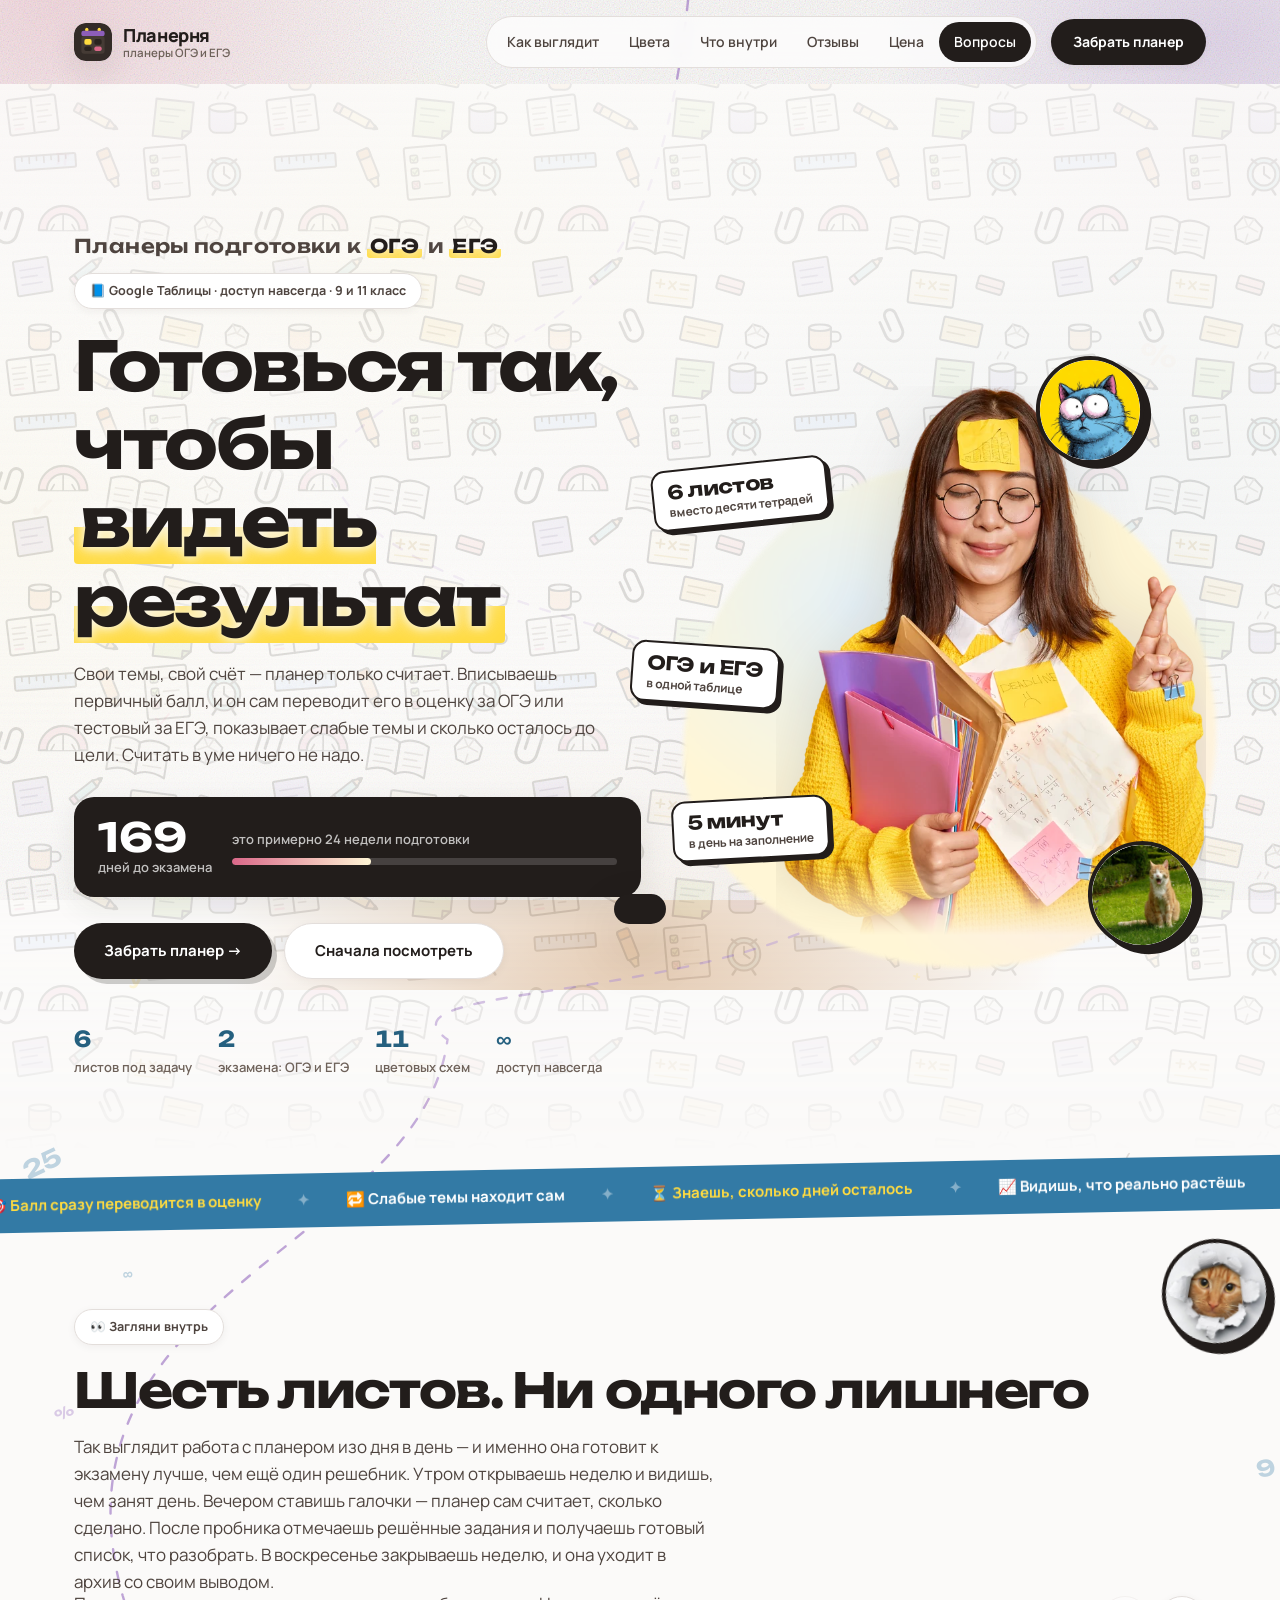
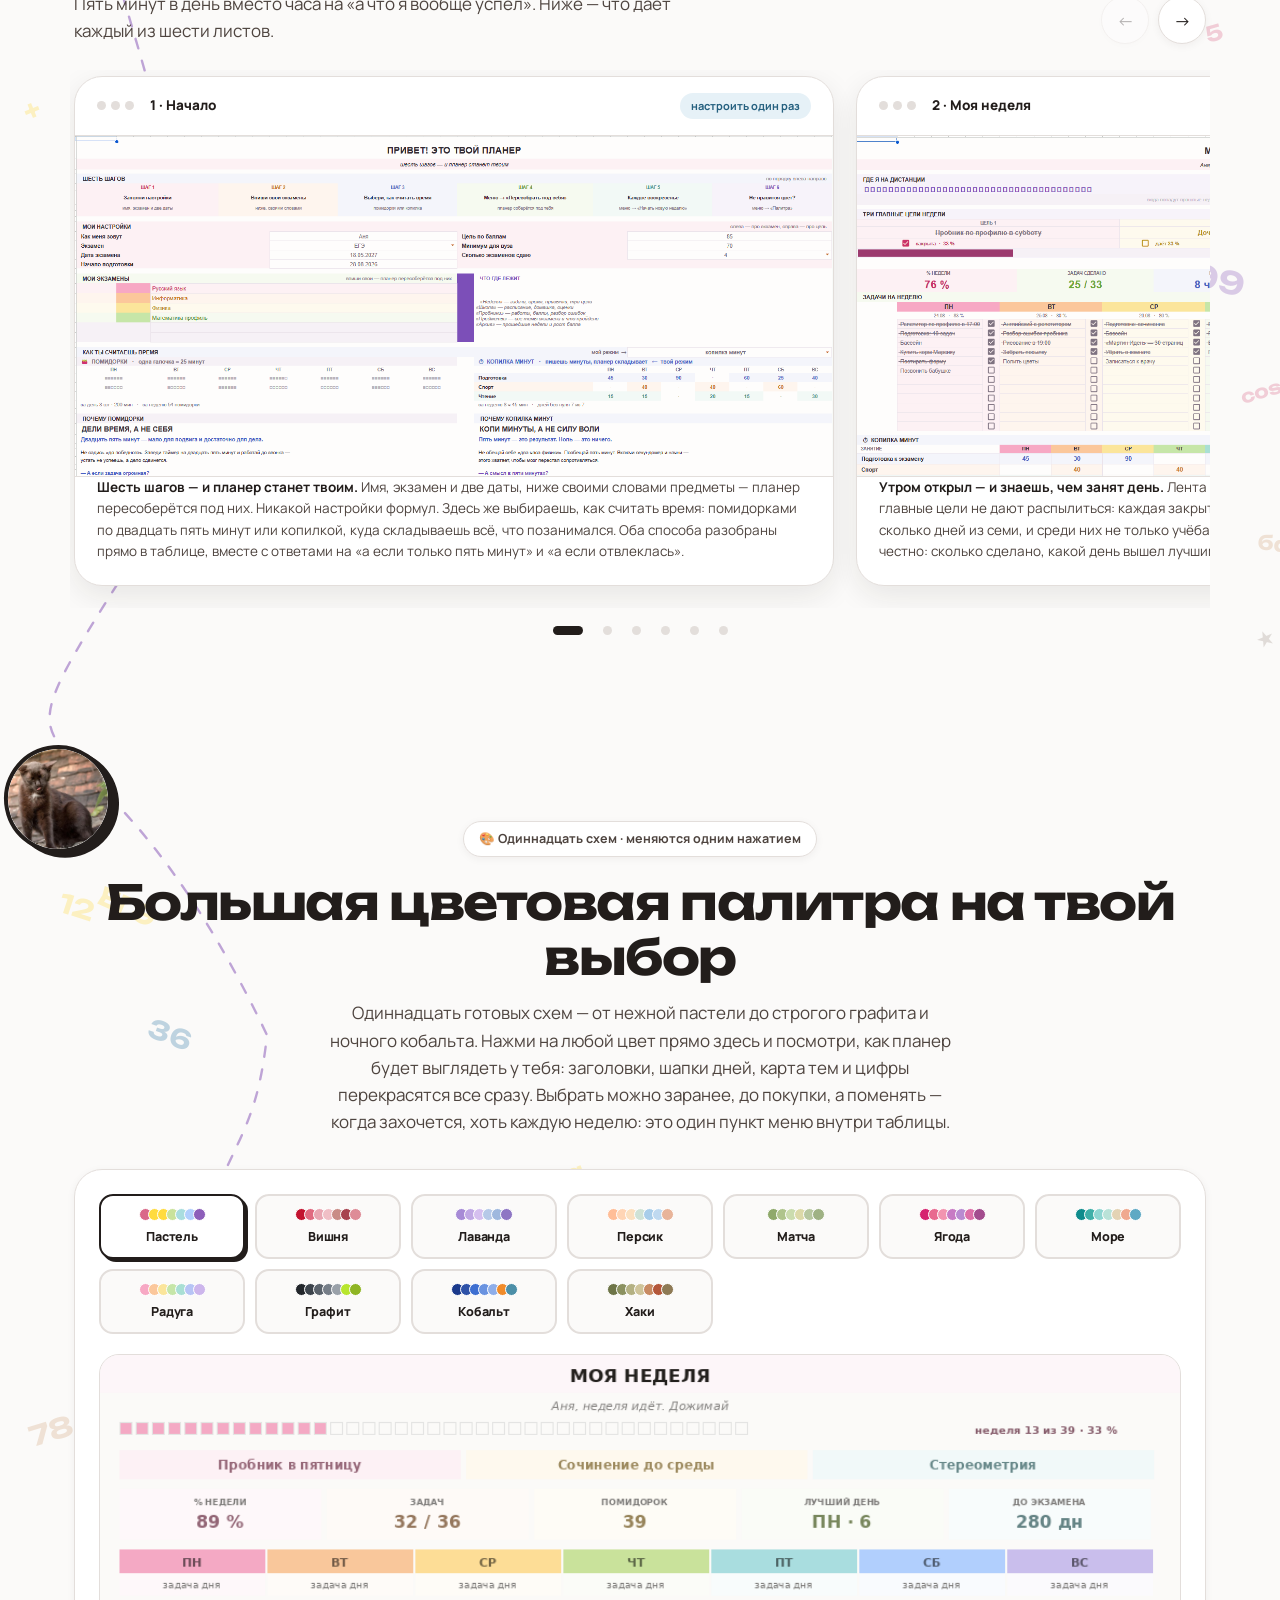
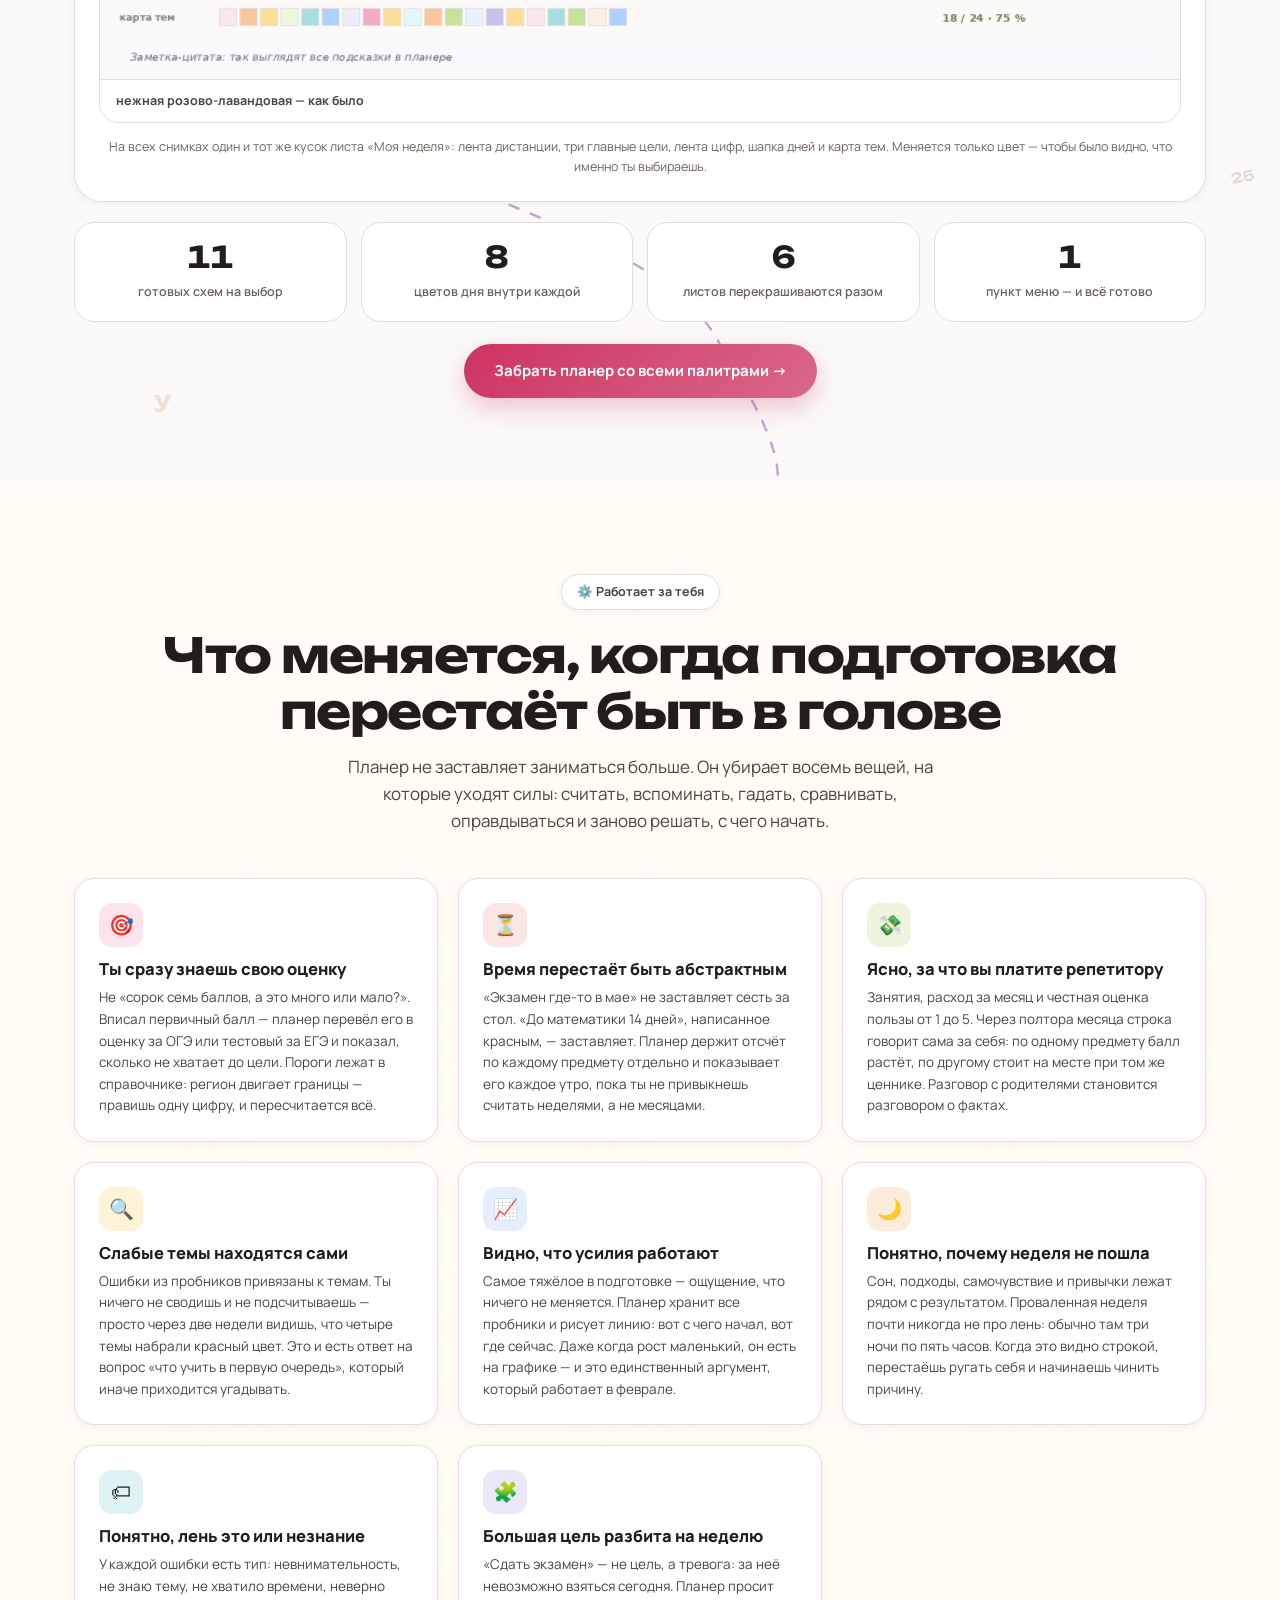
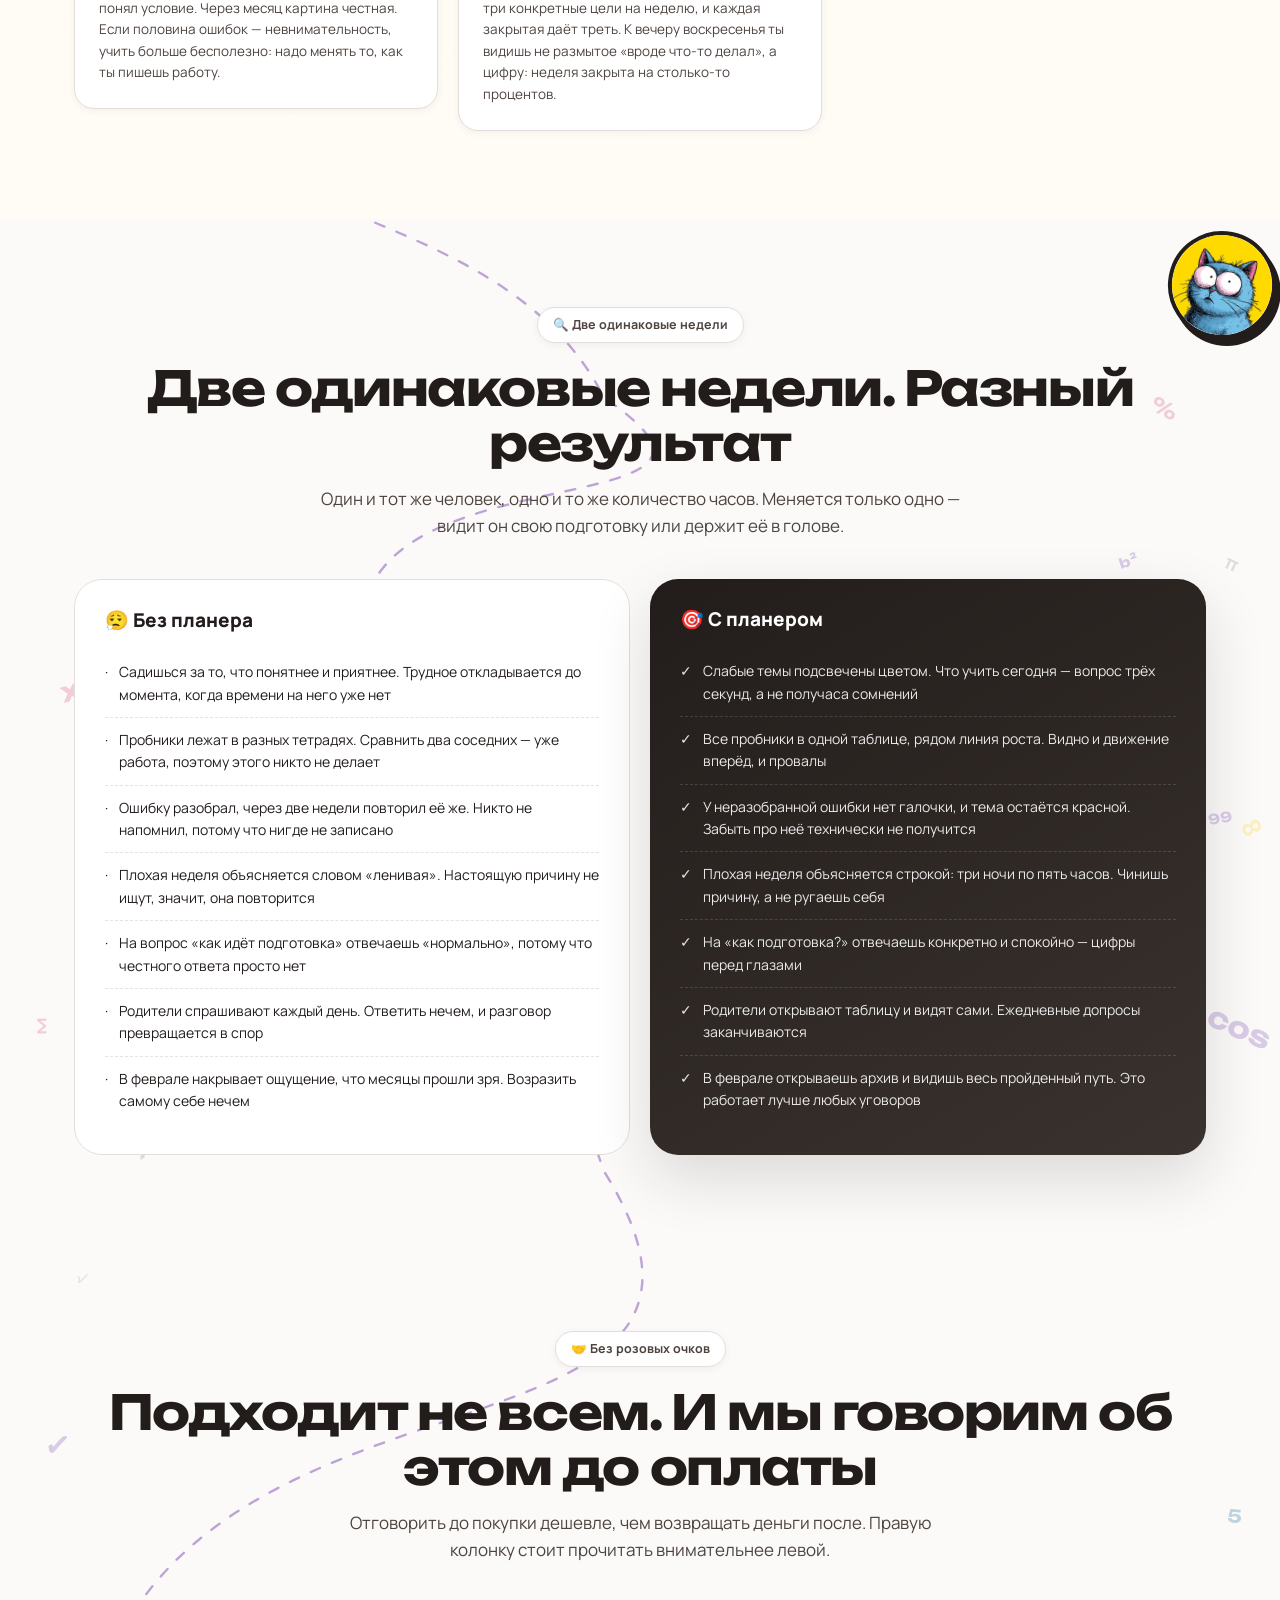
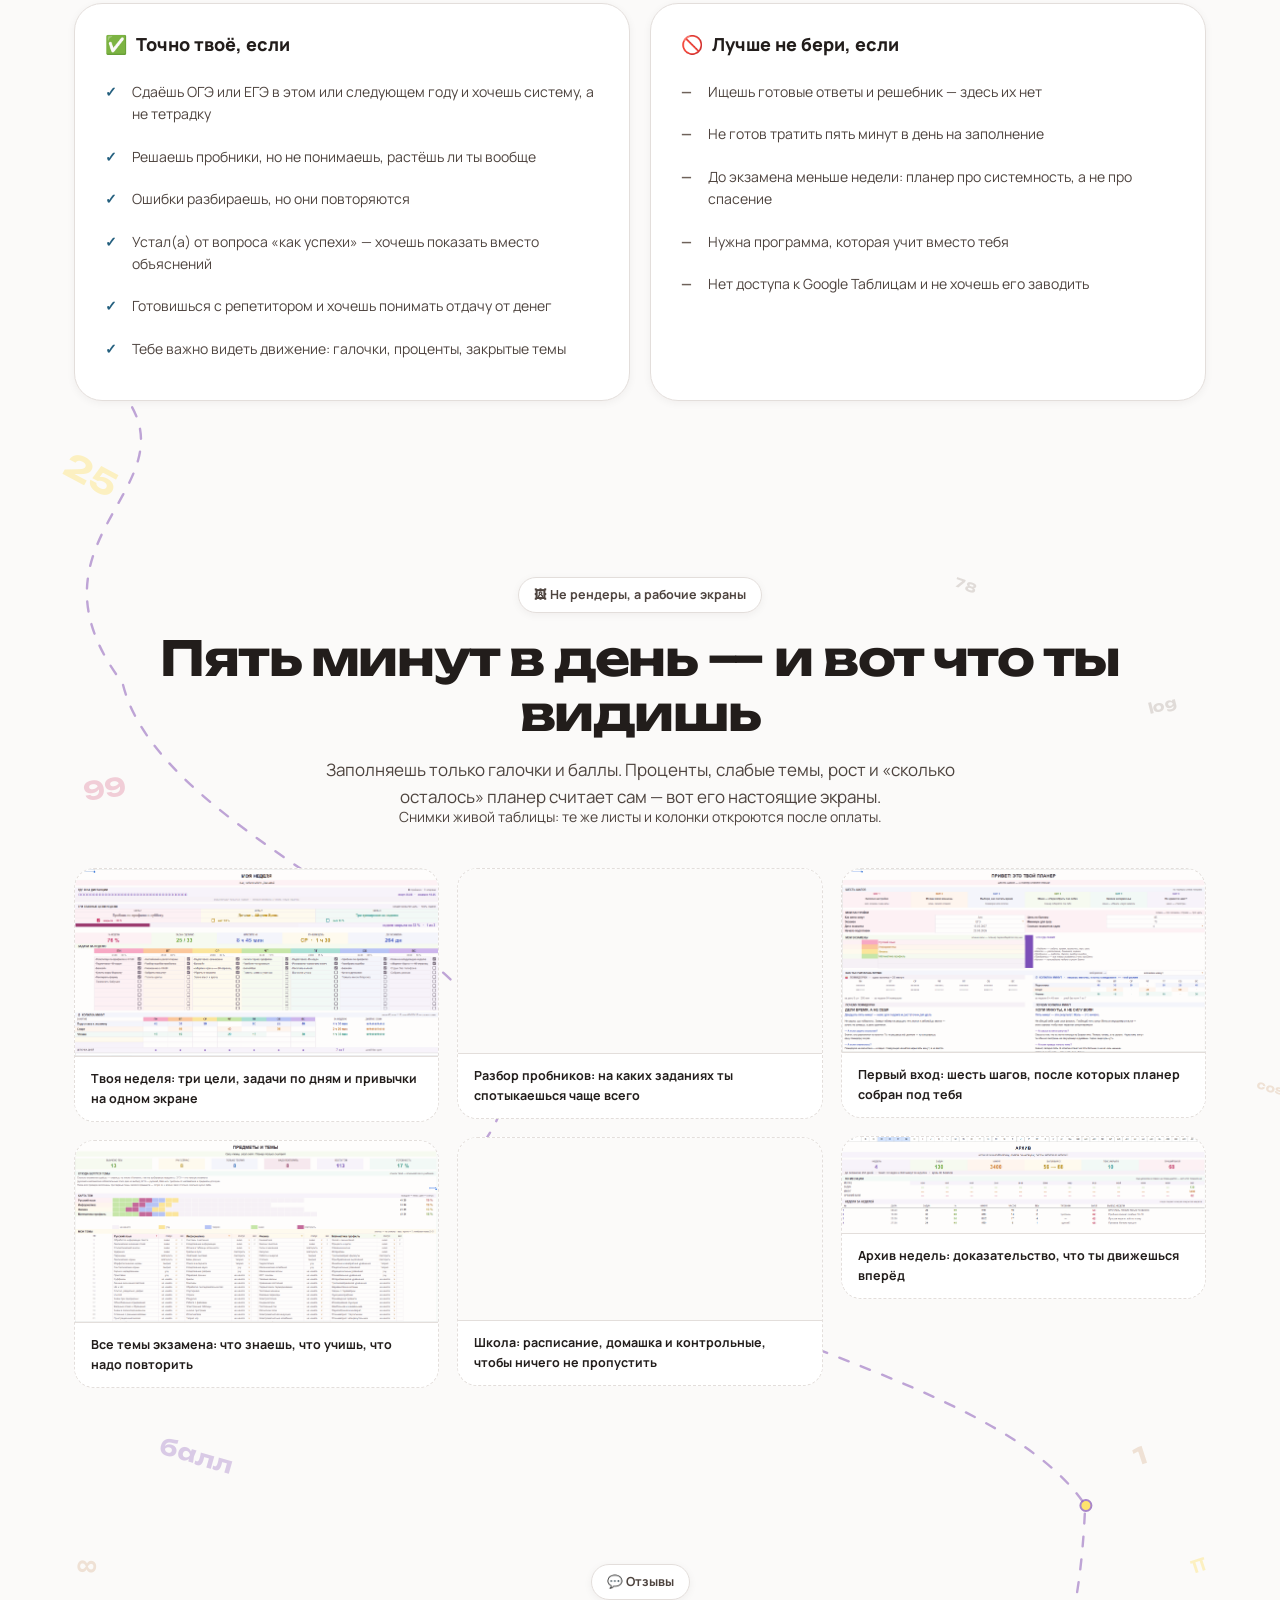
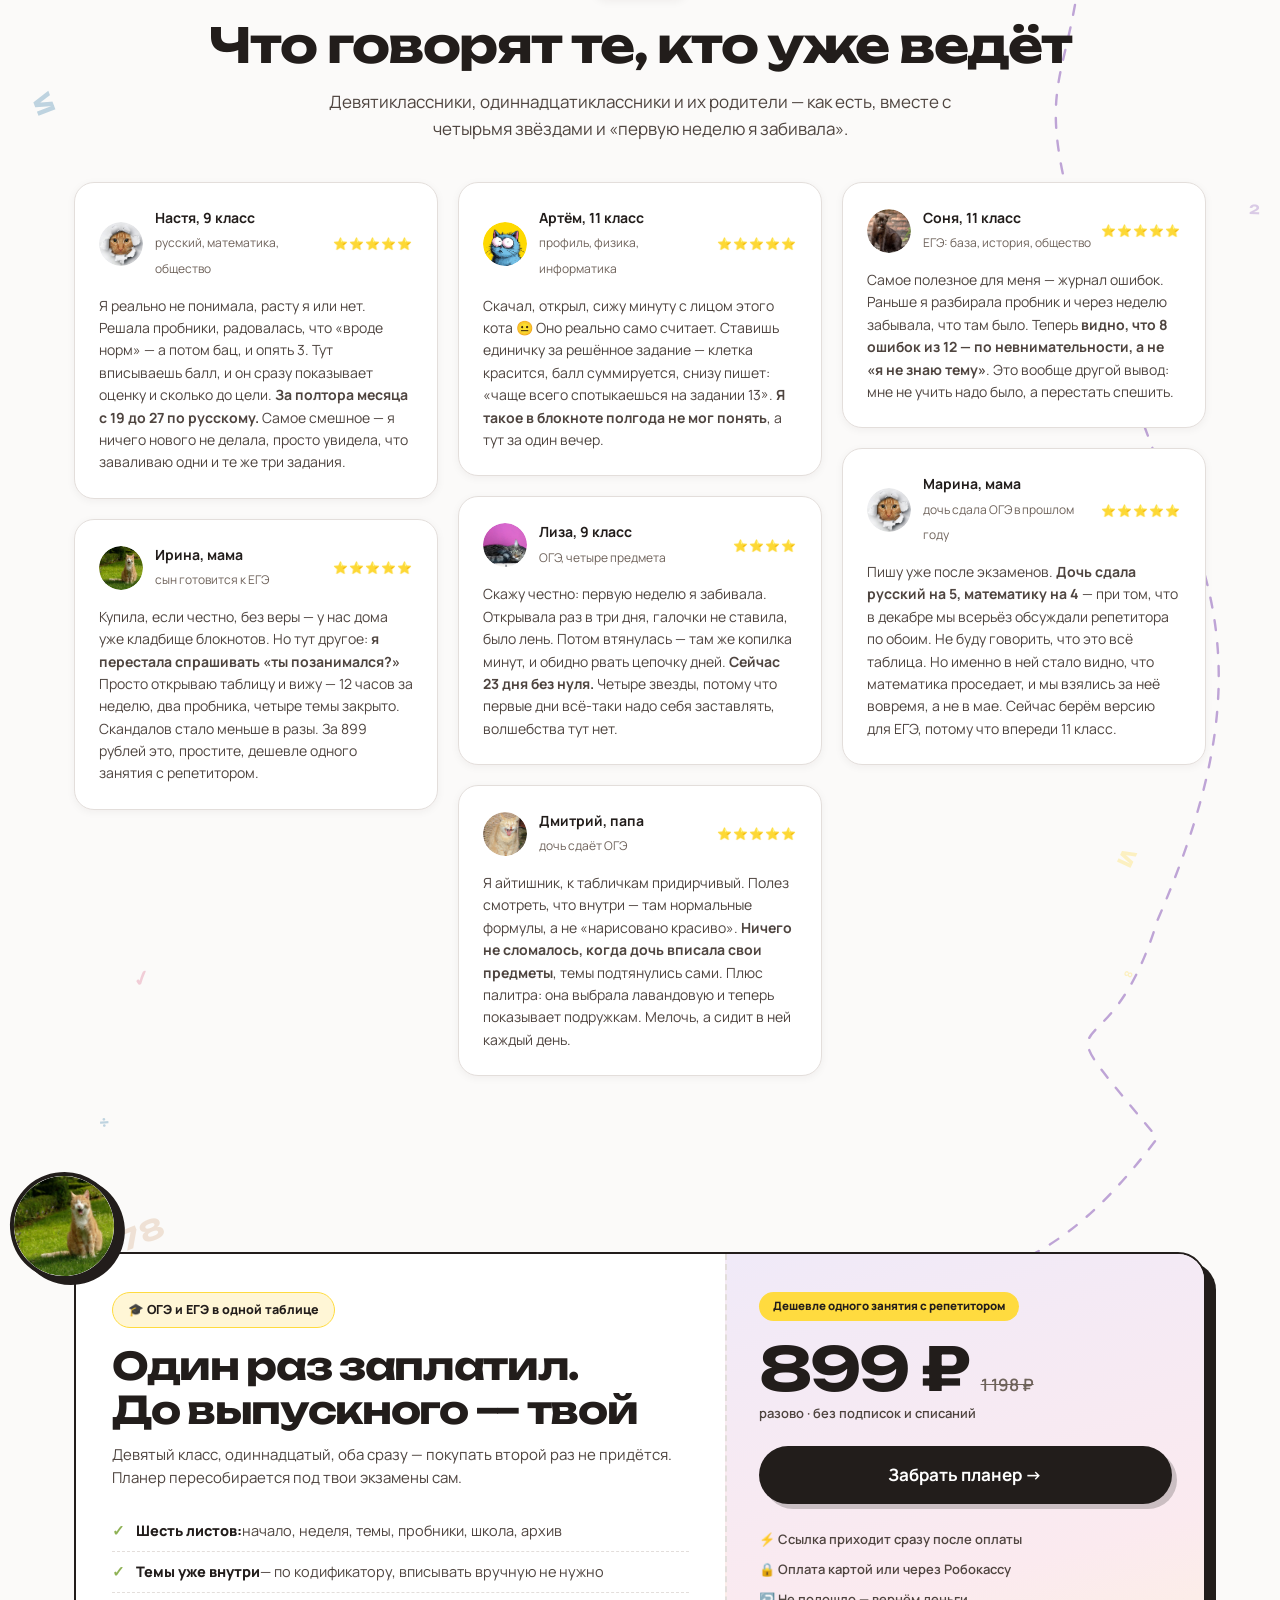
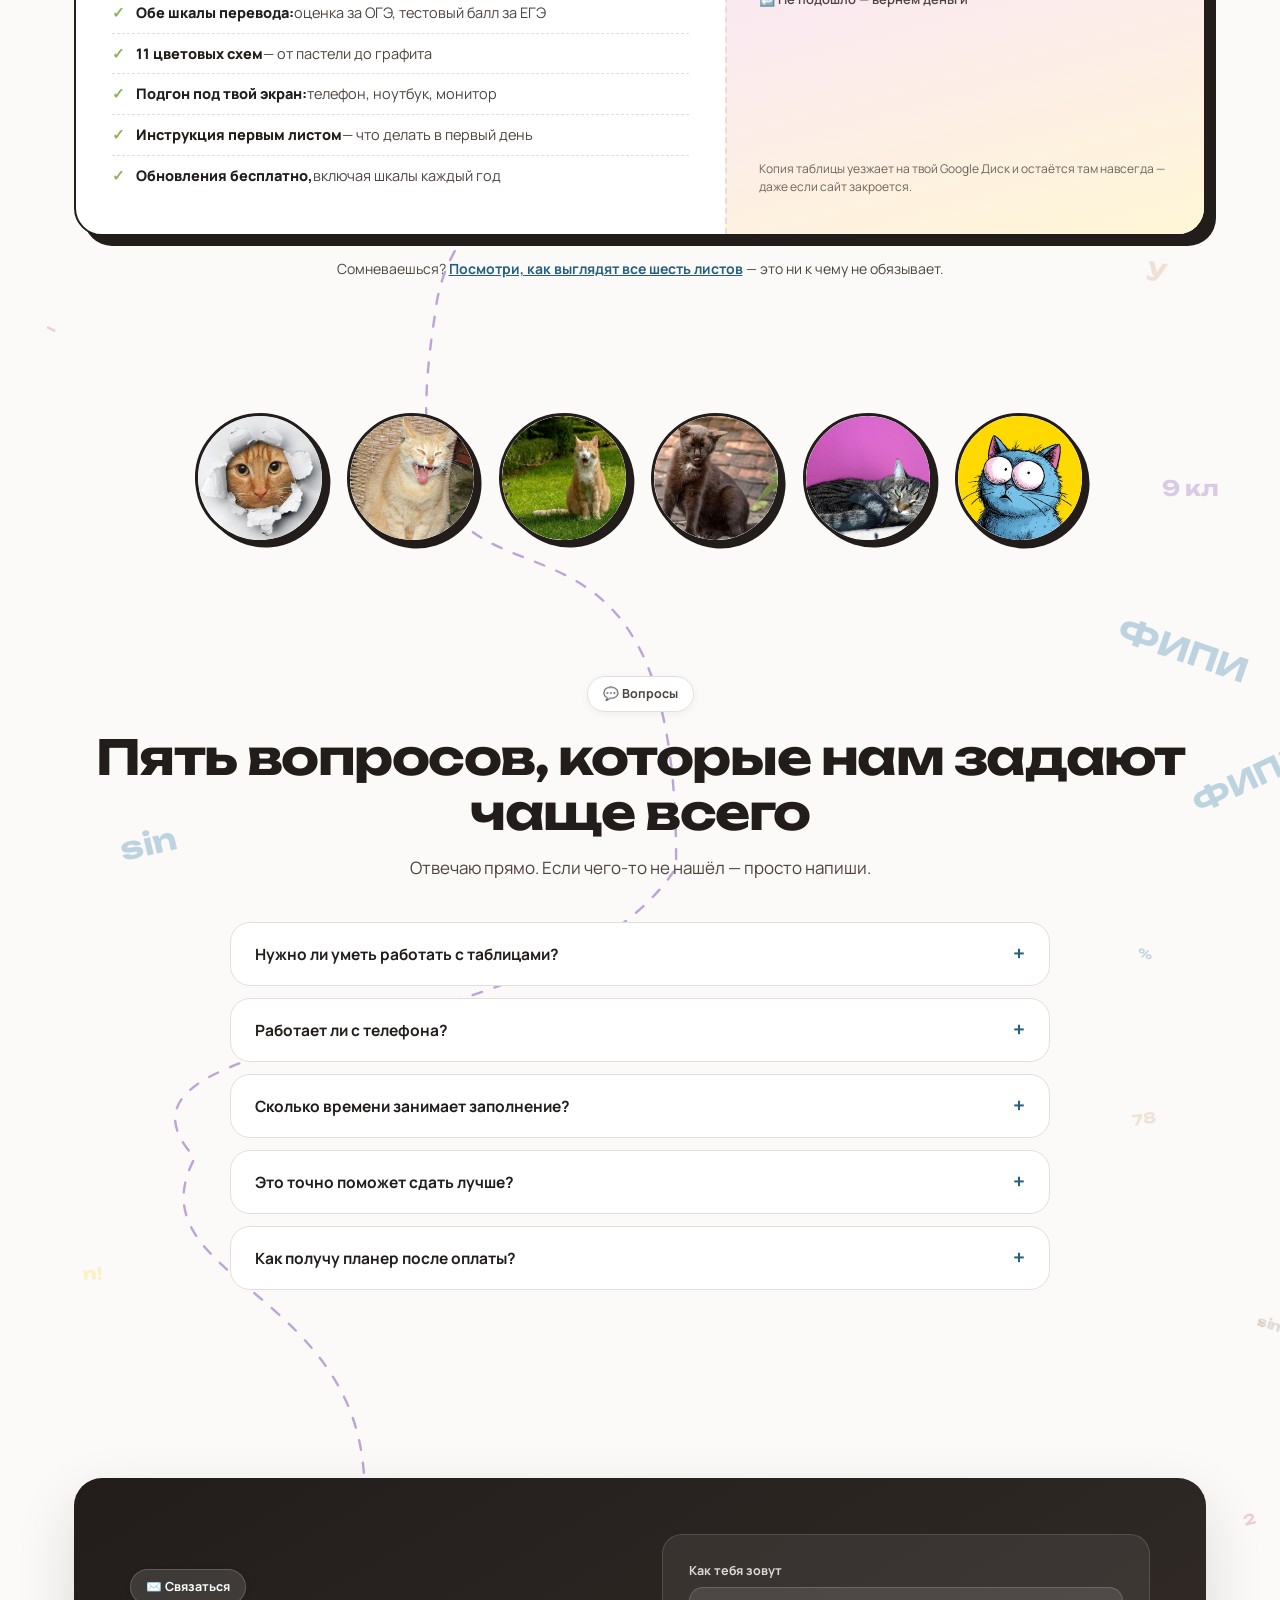
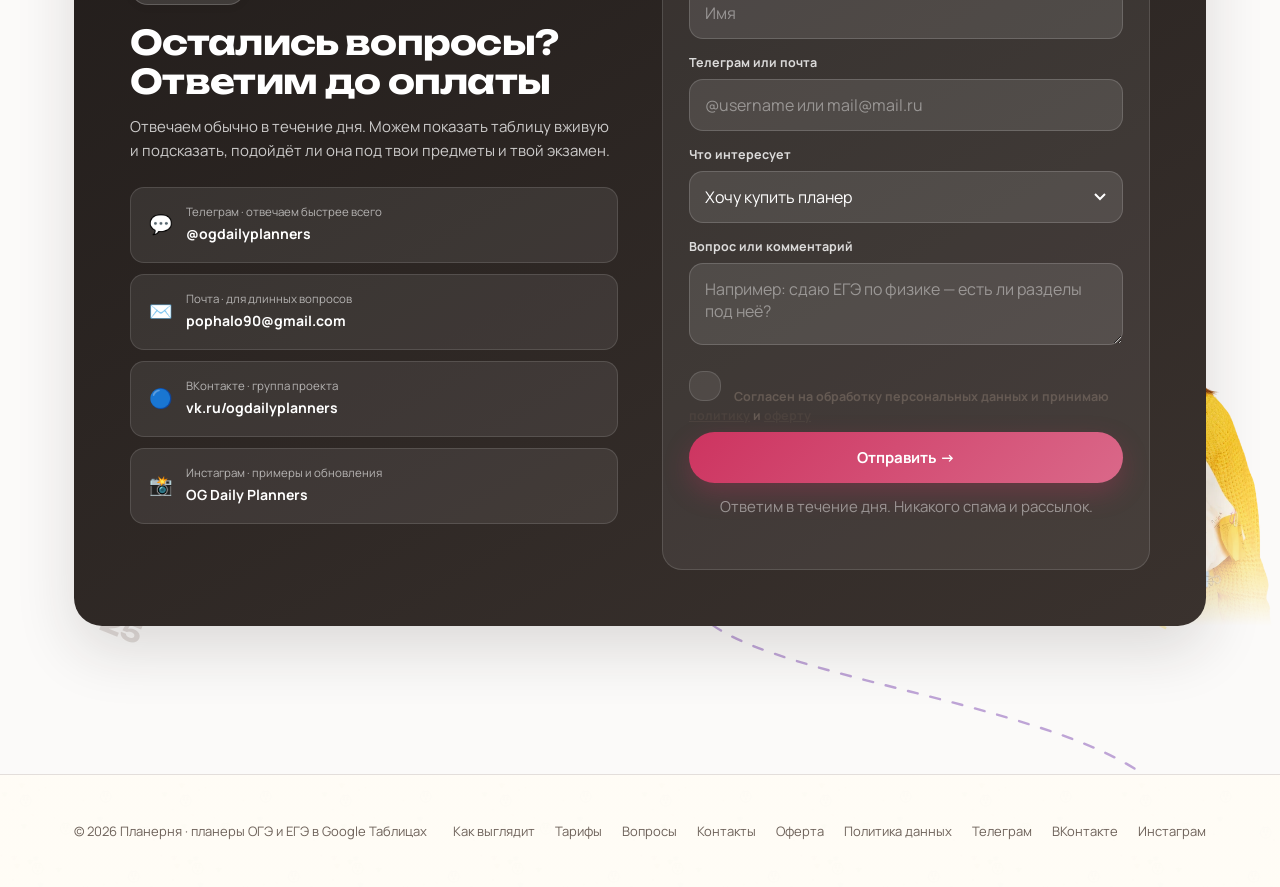
==== commit f2fa1ee5: "Add files via upload" ====
--- a/index.html
+++ b/index.html
@@ -146,7 +146,7 @@
 }
 </script>
 
-<link rel="stylesheet" href="styles.css?v=7">
+<link rel="stylesheet" href="styles.css?v=8">
 </head>
 <body class="bold-hero">
 
@@ -1130,7 +1130,7 @@
 
         <ul class="offer-trust">
           <li>⚡ Ссылка приходит сразу после оплаты</li>
-          <li>🔒 Оплата картой, СБП, ЮMoney, Робокассой</li>
+          <li>🔒 Оплата картой или через Робокассу</li>
           <li>↩️ Не подошло — вернём деньги</li>
         </ul>
 
@@ -1296,8 +1296,8 @@
 <!-- Всплывающее сообщение вместо alert -->
 <div class="toast" id="toast" role="status" aria-live="polite"></div>
 
-<script src="script.js?v=7"></script>
-<script src="back.js?v=7"></script>
+<script src="script.js?v=8"></script>
+<script src="back.js?v=8"></script>
 
 <!-- ═══ ОКНО ПРОСМОТРА СКРИНШОТОВ ══════════════════════════════
      Открывается поверх сайта, а не в новой вкладке: человек
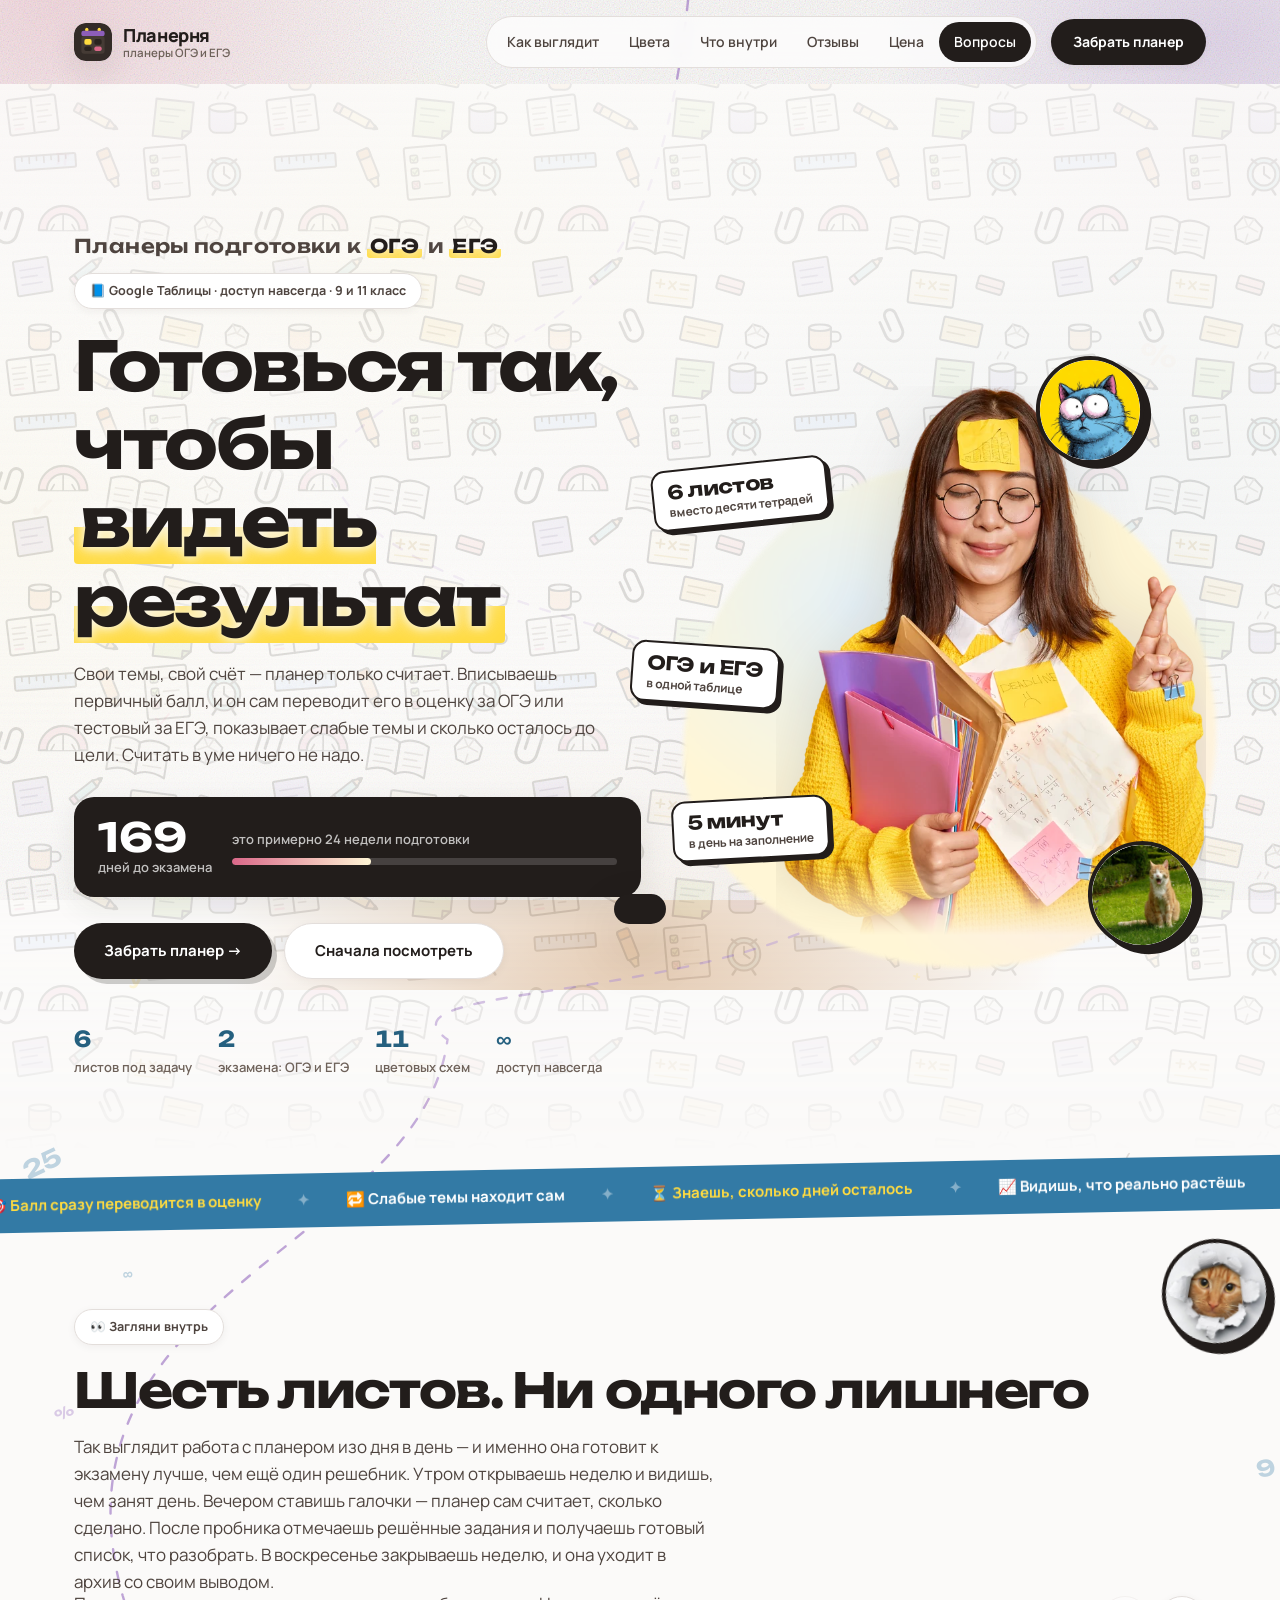
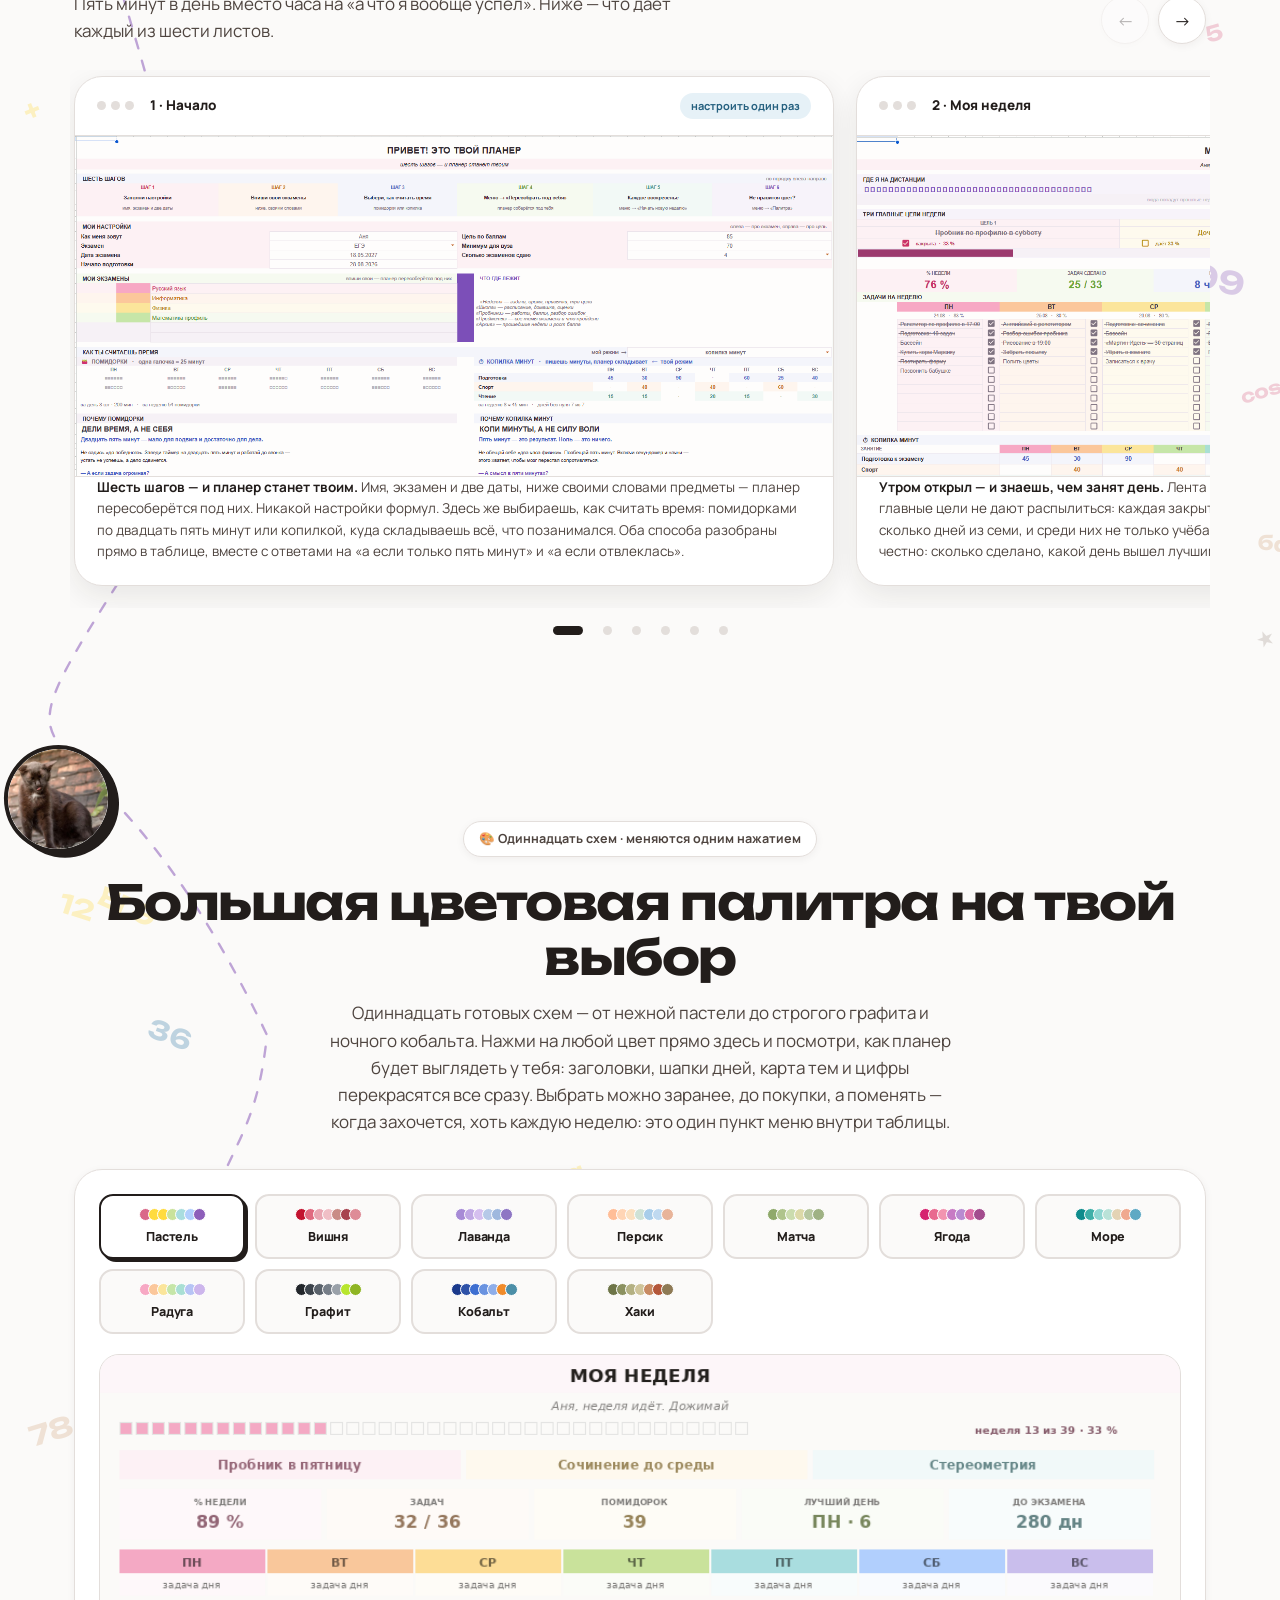
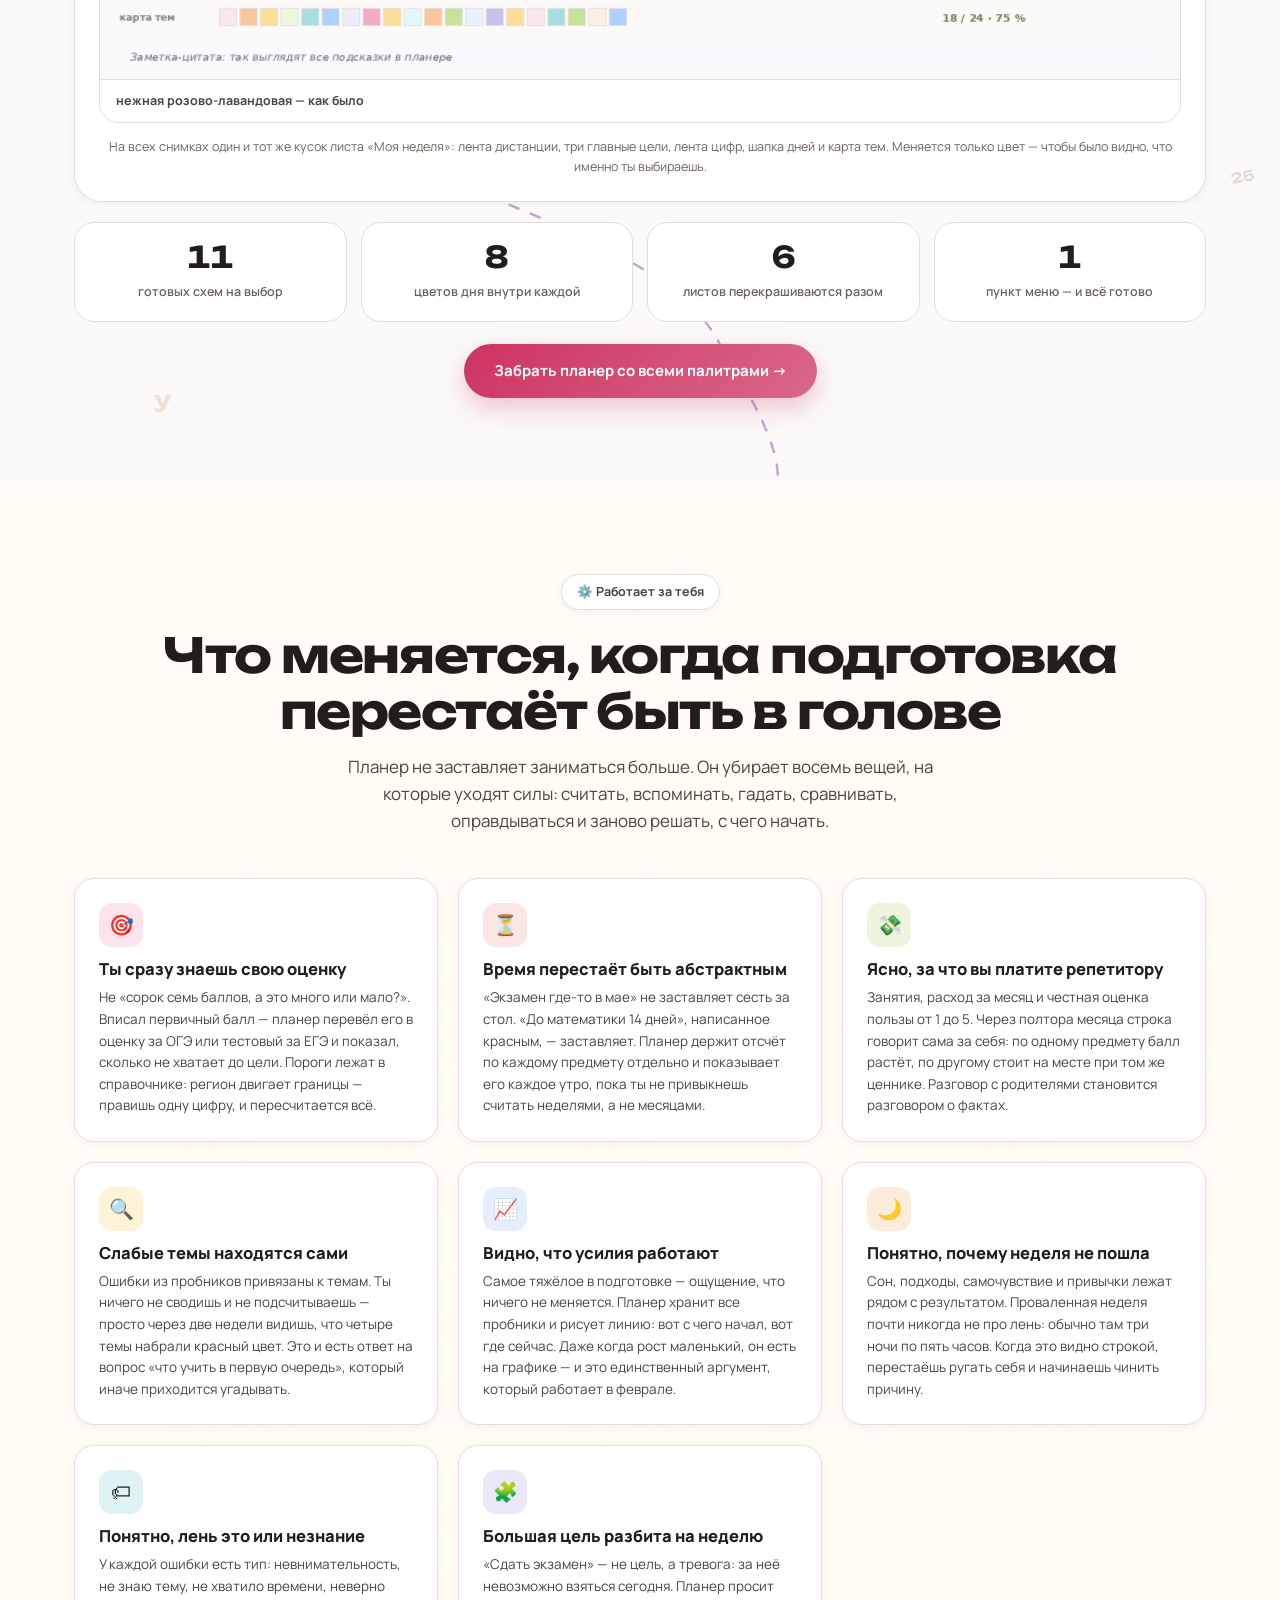
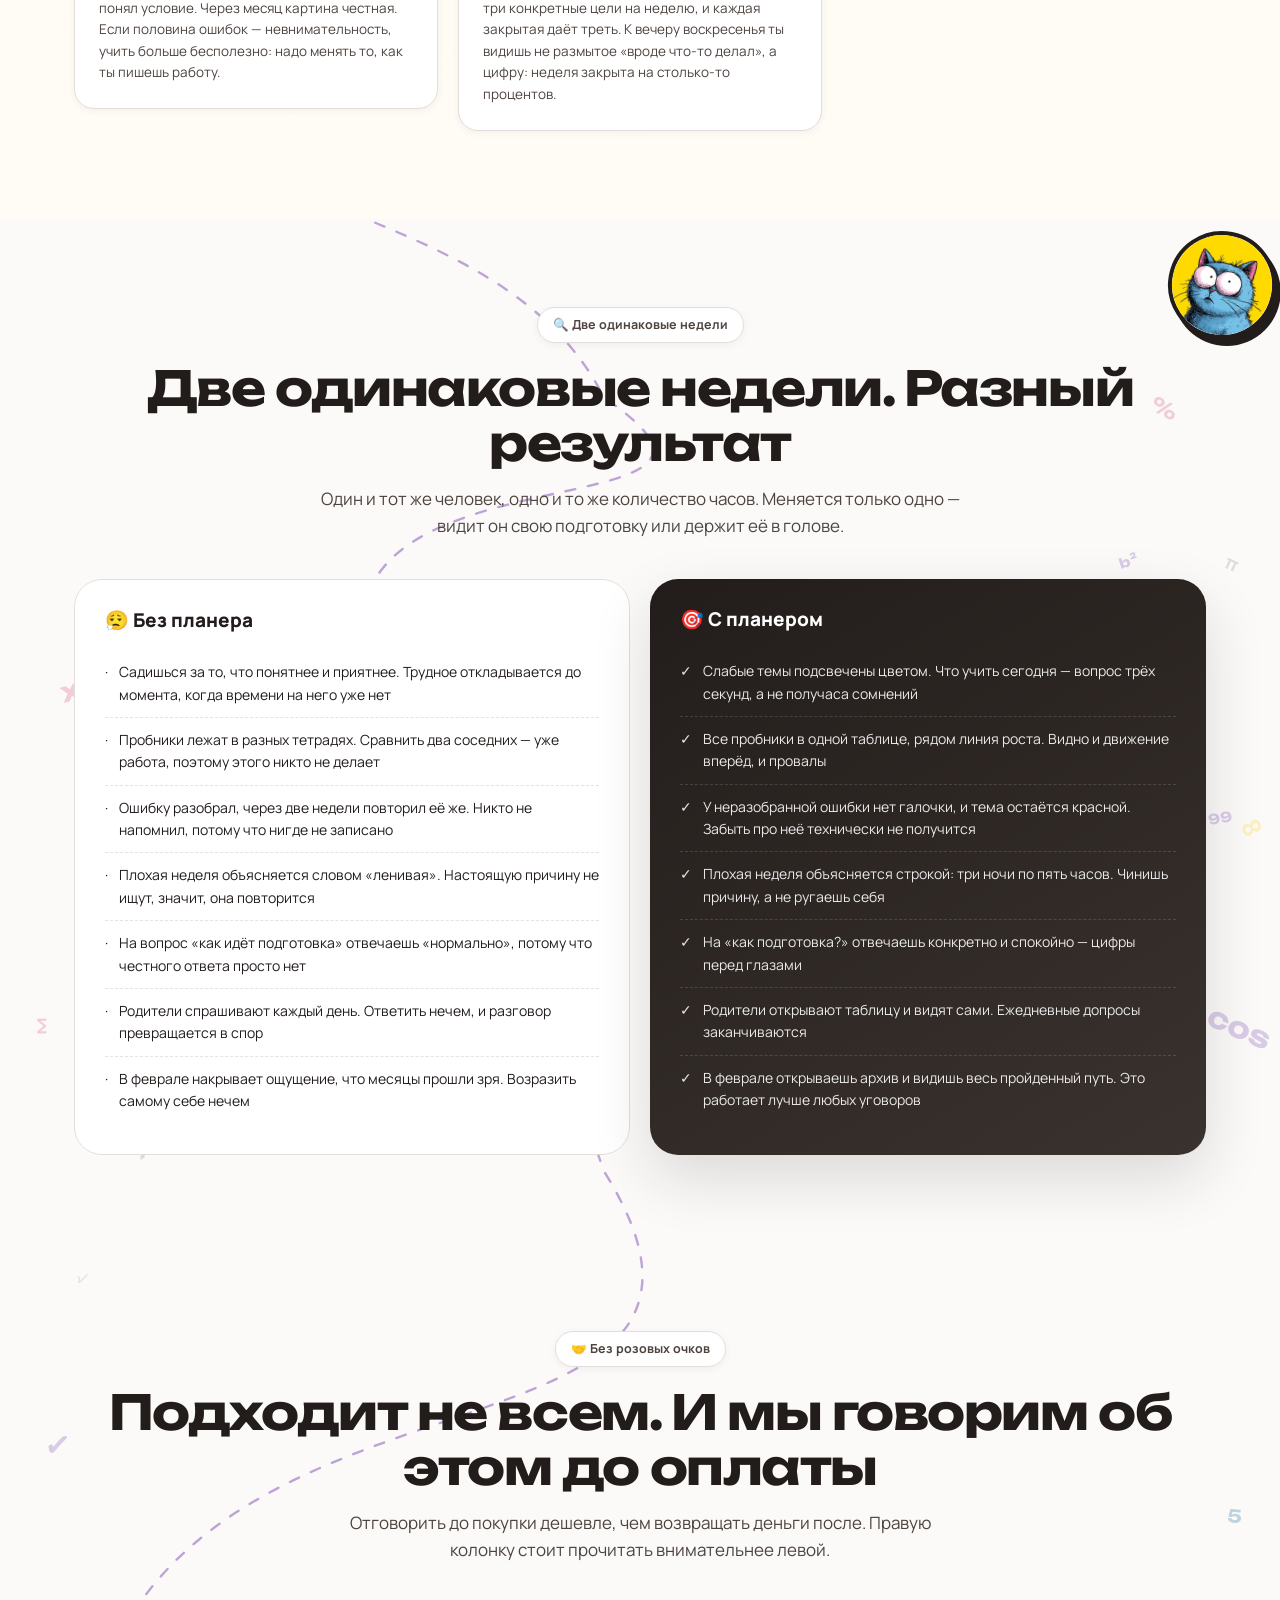
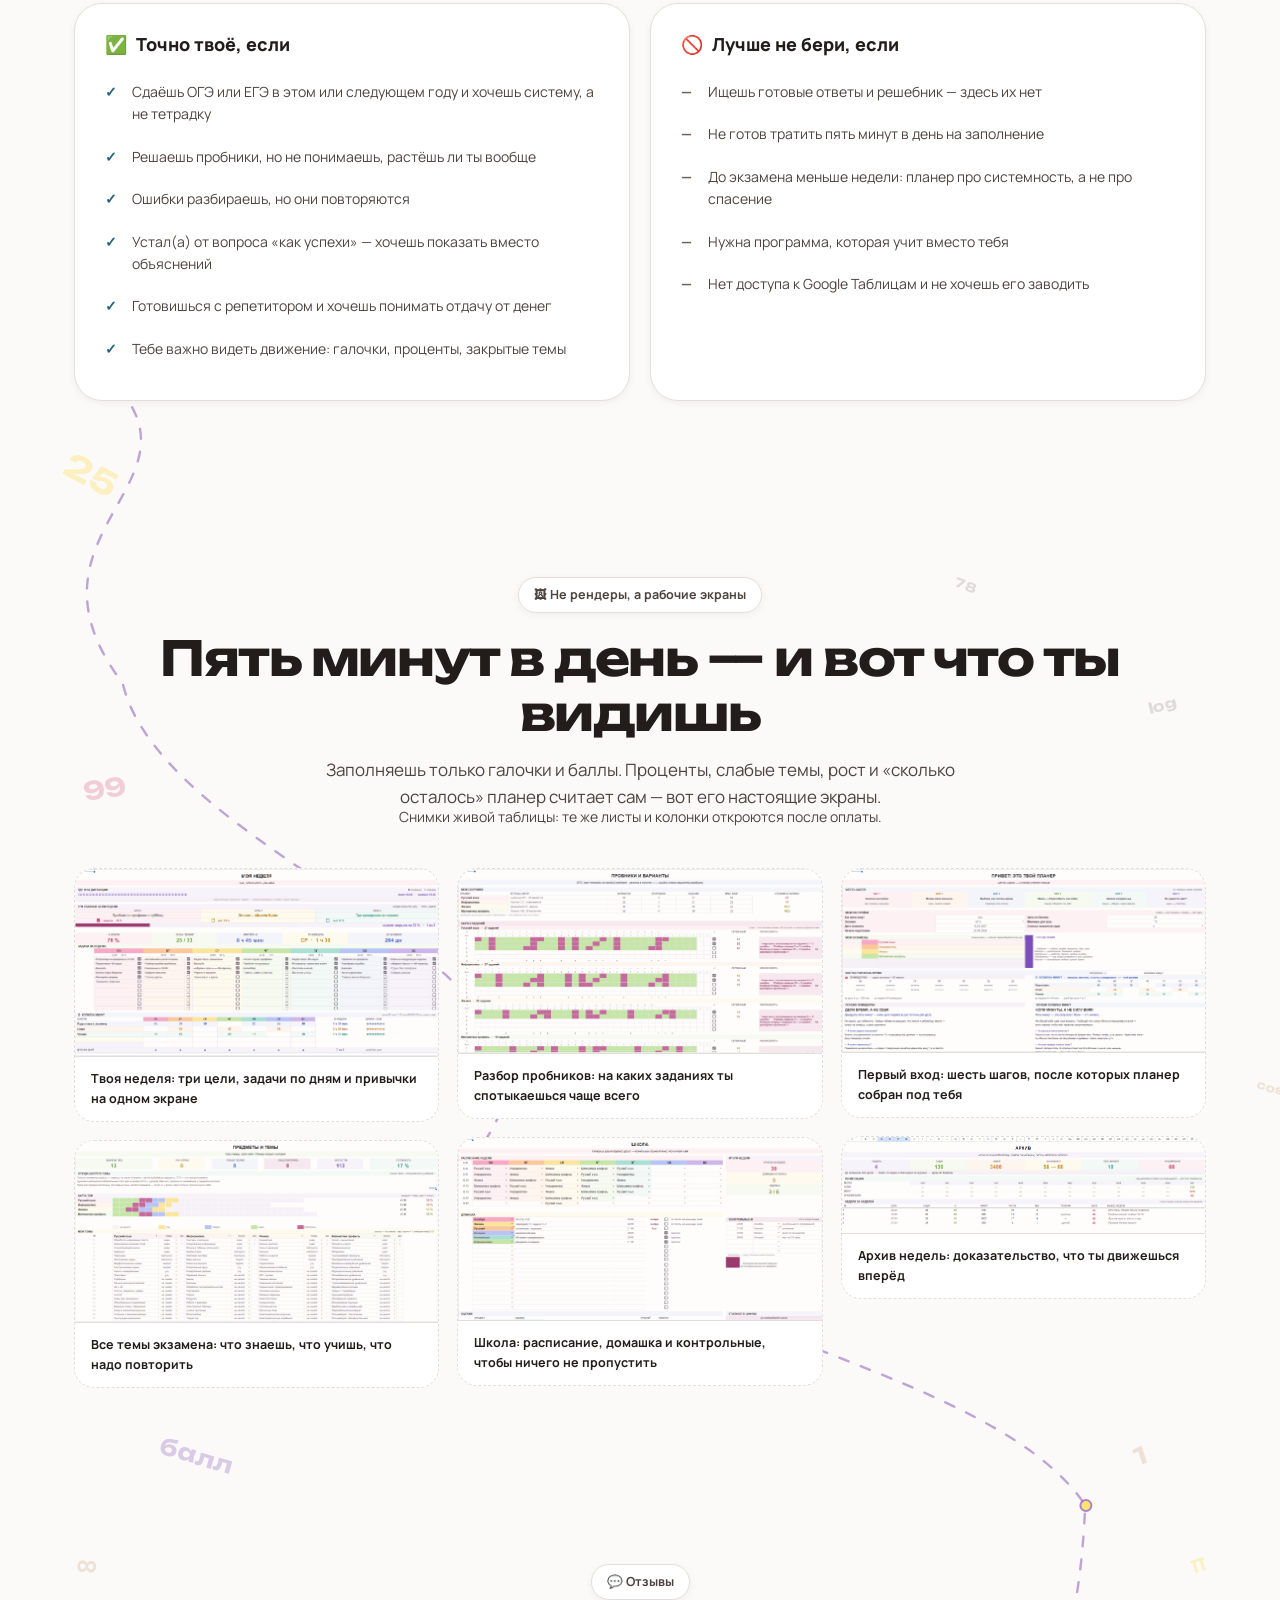
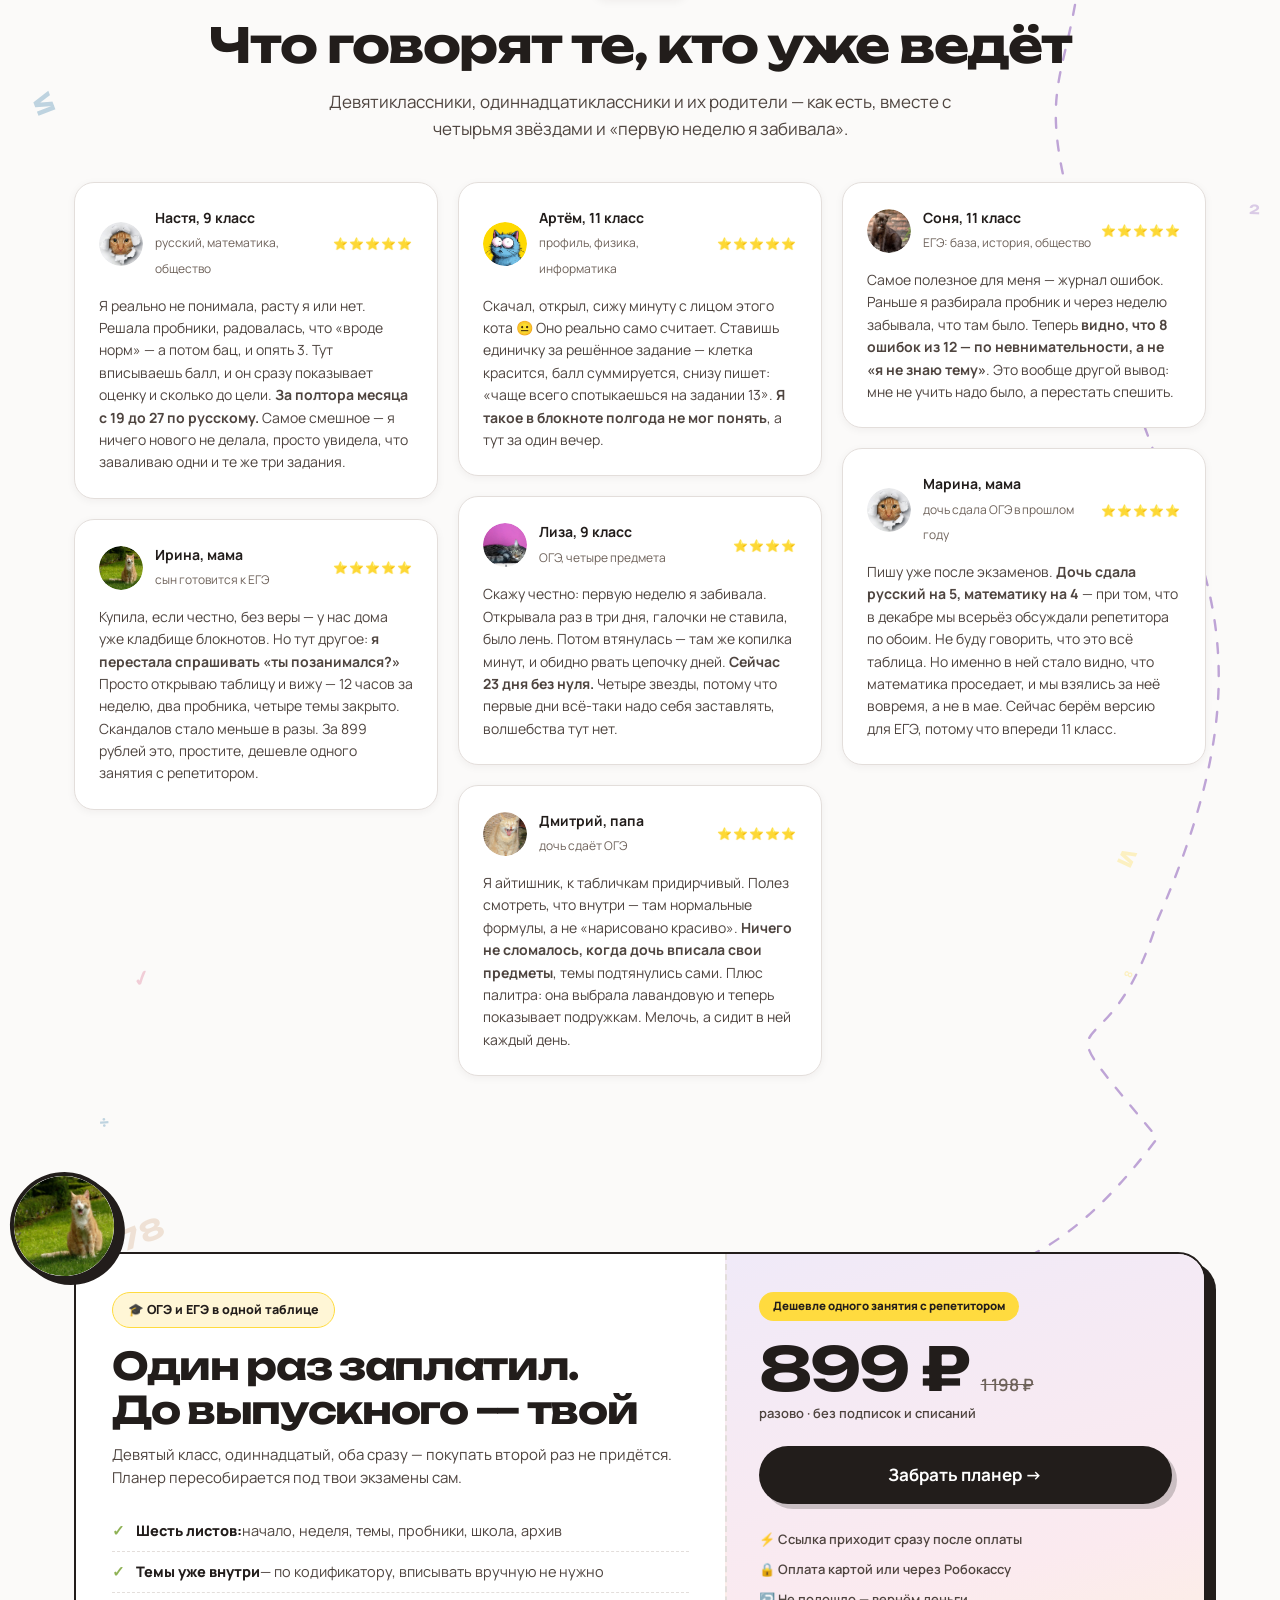
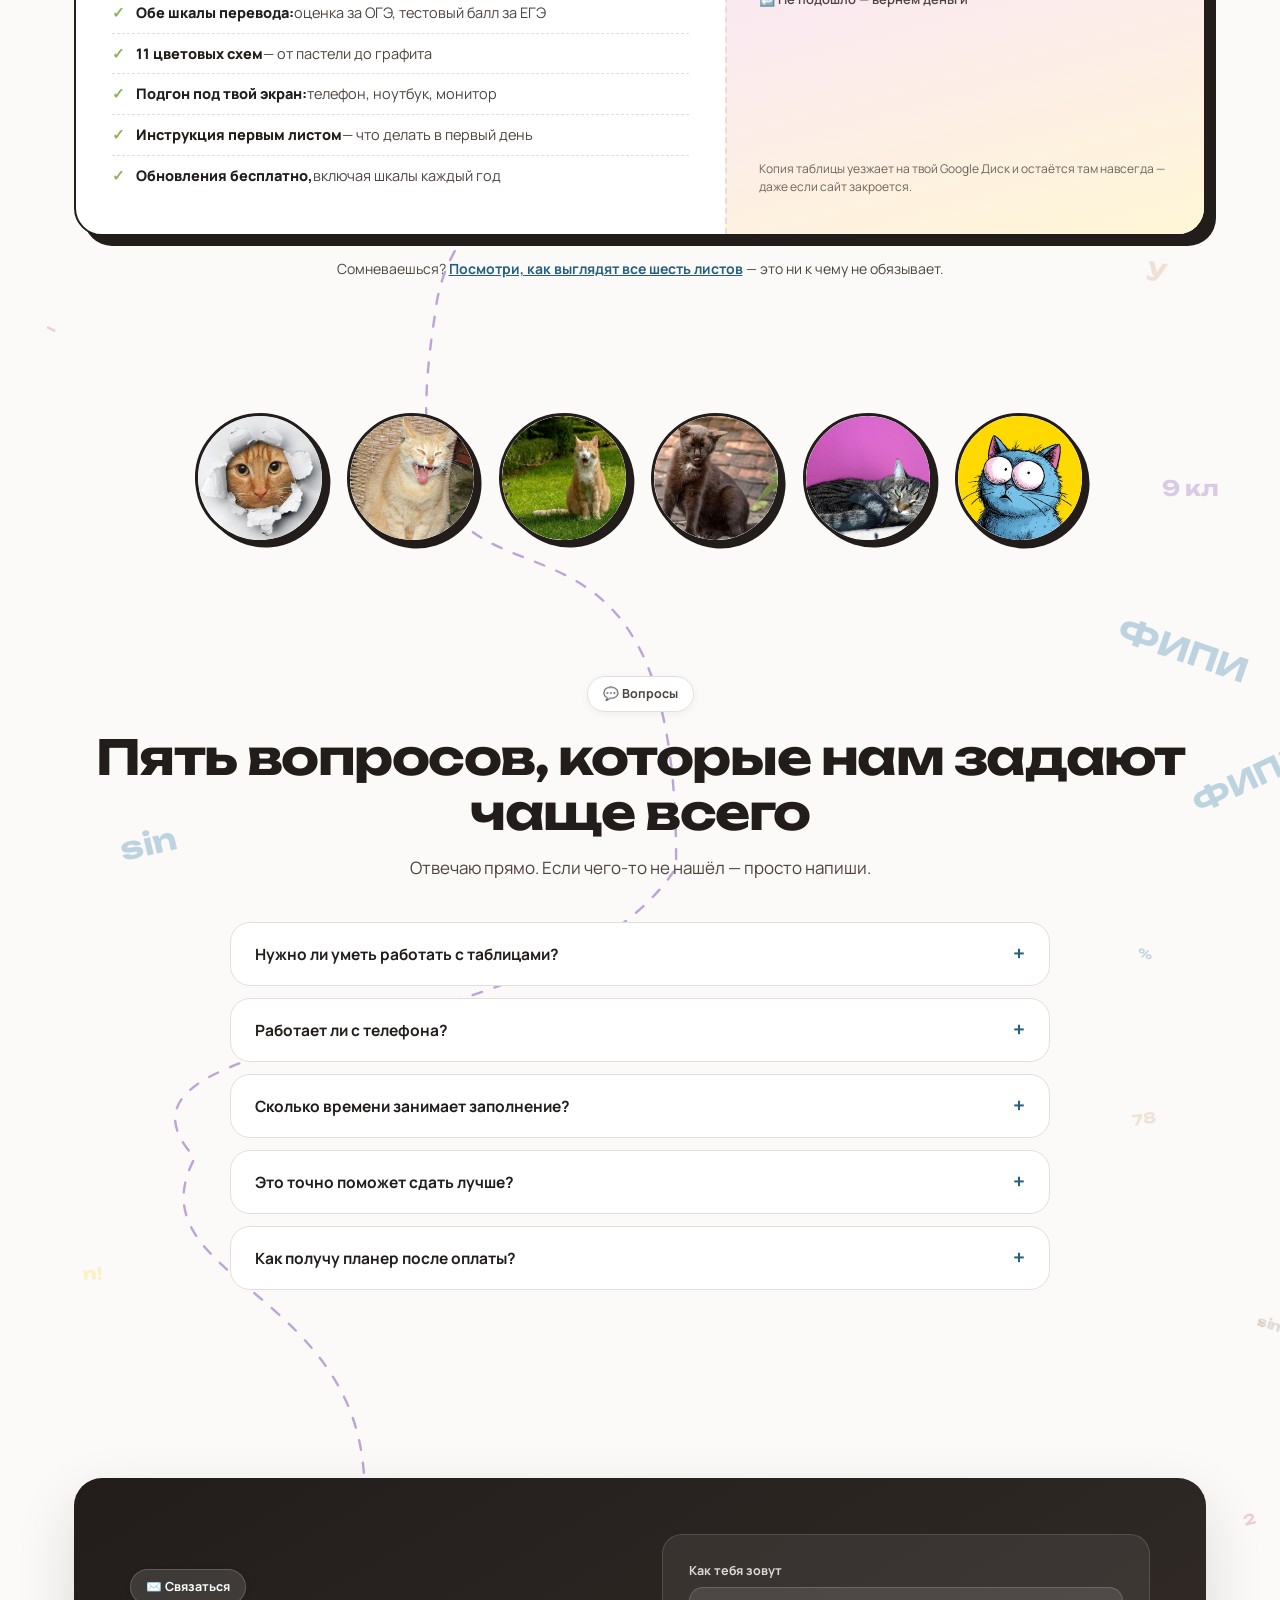
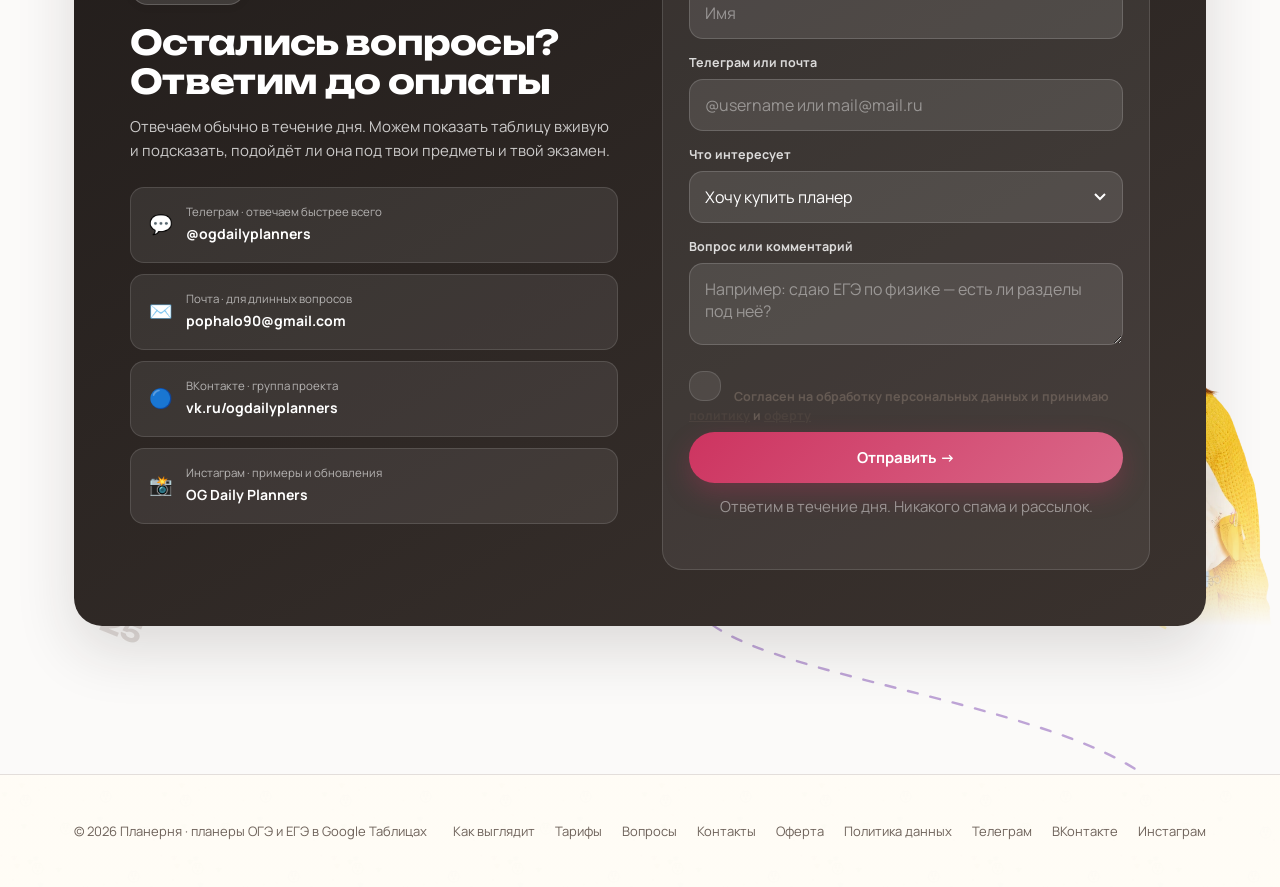
==== commit 3dcd4e04: "Add files via upload" ====
--- a/index.html
+++ b/index.html
@@ -146,7 +146,7 @@
 }
 </script>
 
-<link rel="stylesheet" href="styles.css?v=8">
+<link rel="stylesheet" href="styles.css?v=9">
 </head>
 <body class="bold-hero">
 
@@ -1296,8 +1296,8 @@
 <!-- Всплывающее сообщение вместо alert -->
 <div class="toast" id="toast" role="status" aria-live="polite"></div>
 
-<script src="script.js?v=8"></script>
-<script src="back.js?v=8"></script>
+<script src="script.js?v=9"></script>
+<script src="back.js?v=9"></script>
 
 <!-- ═══ ОКНО ПРОСМОТРА СКРИНШОТОВ ══════════════════════════════
      Открывается поверх сайта, а не в новой вкладке: человек
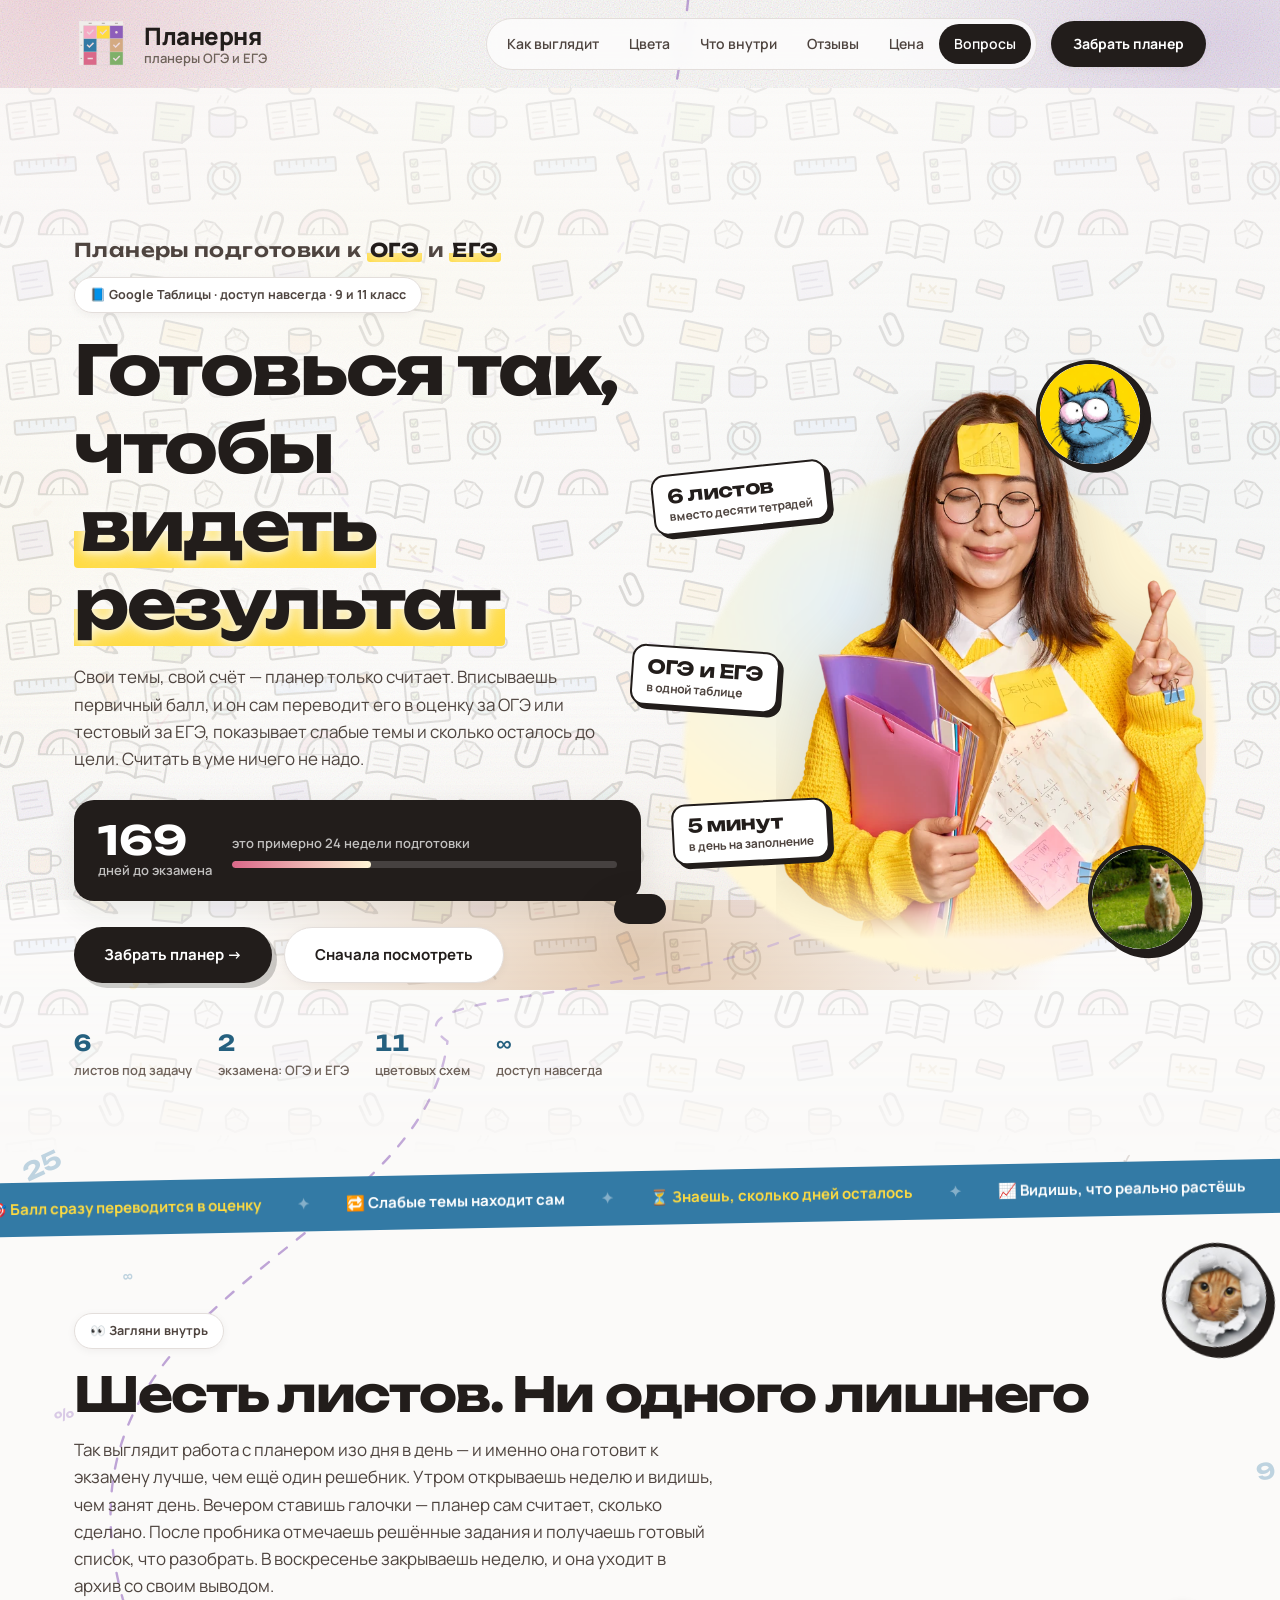
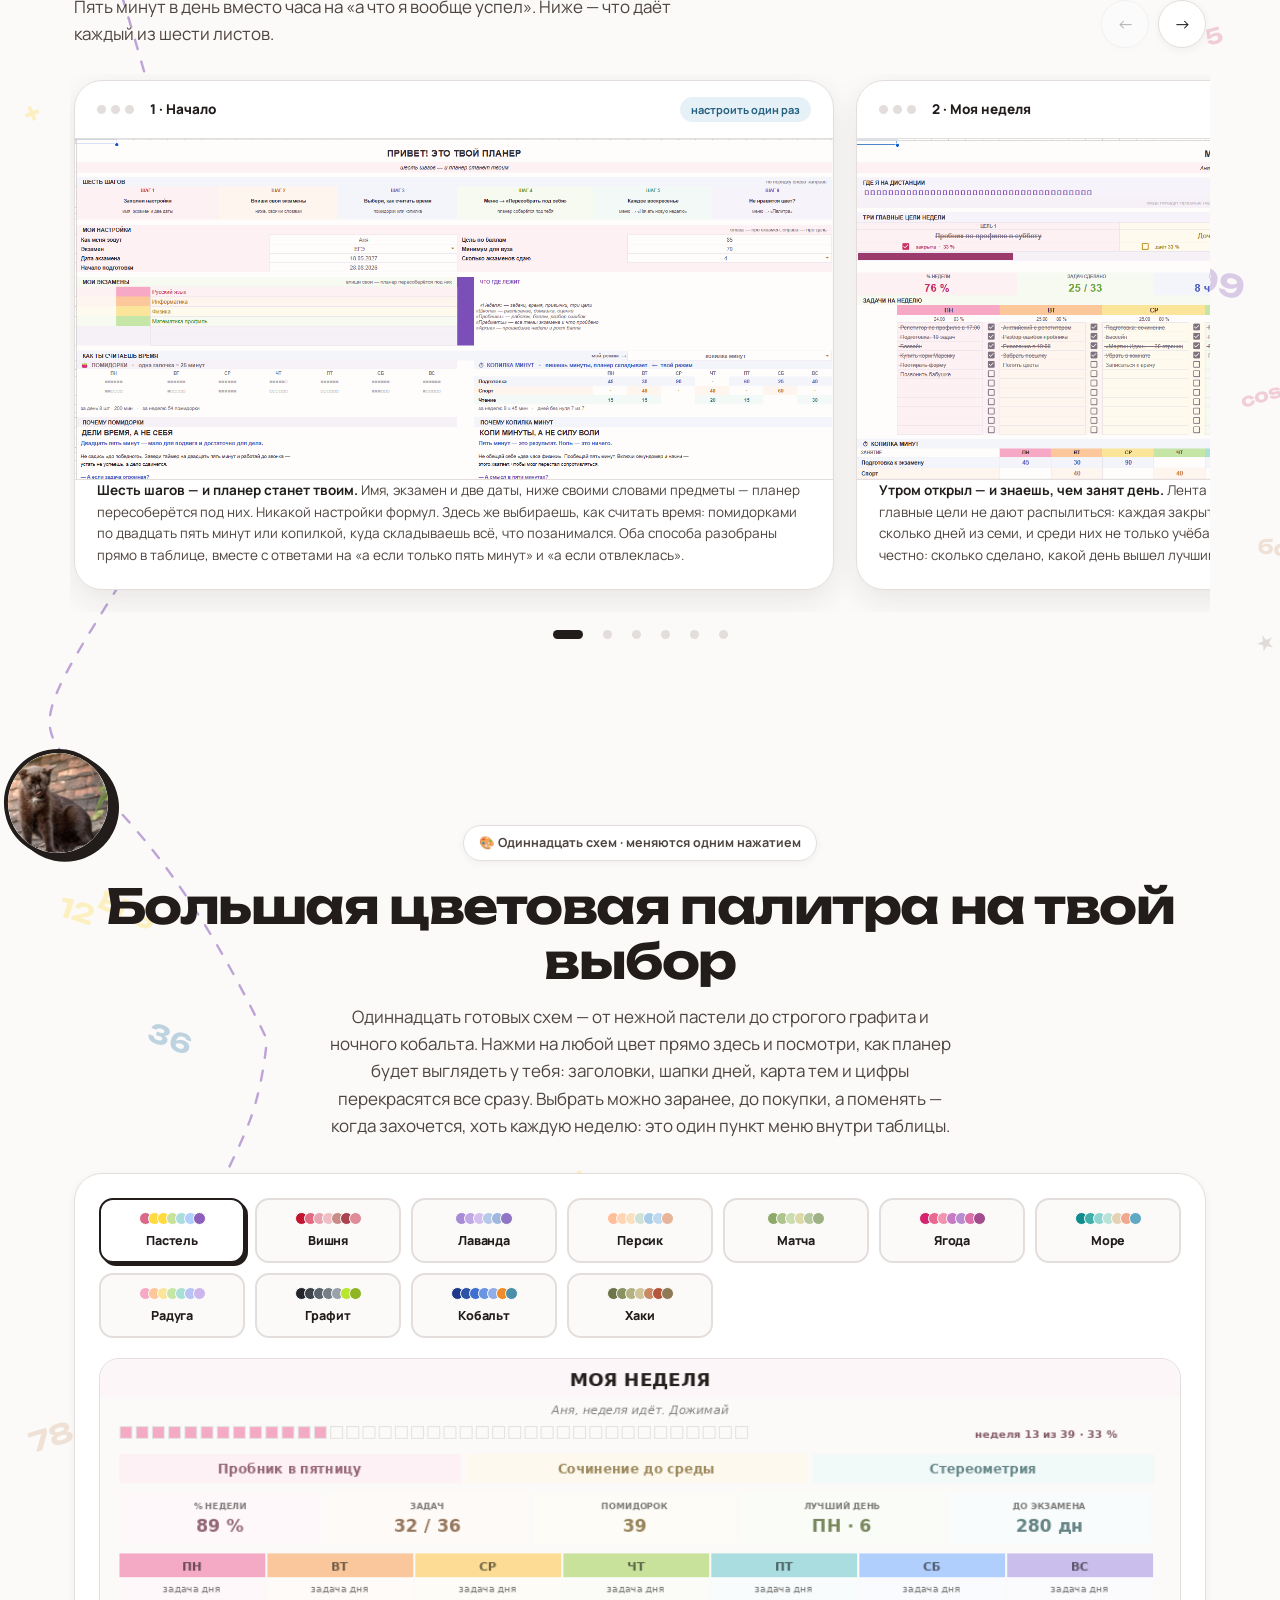
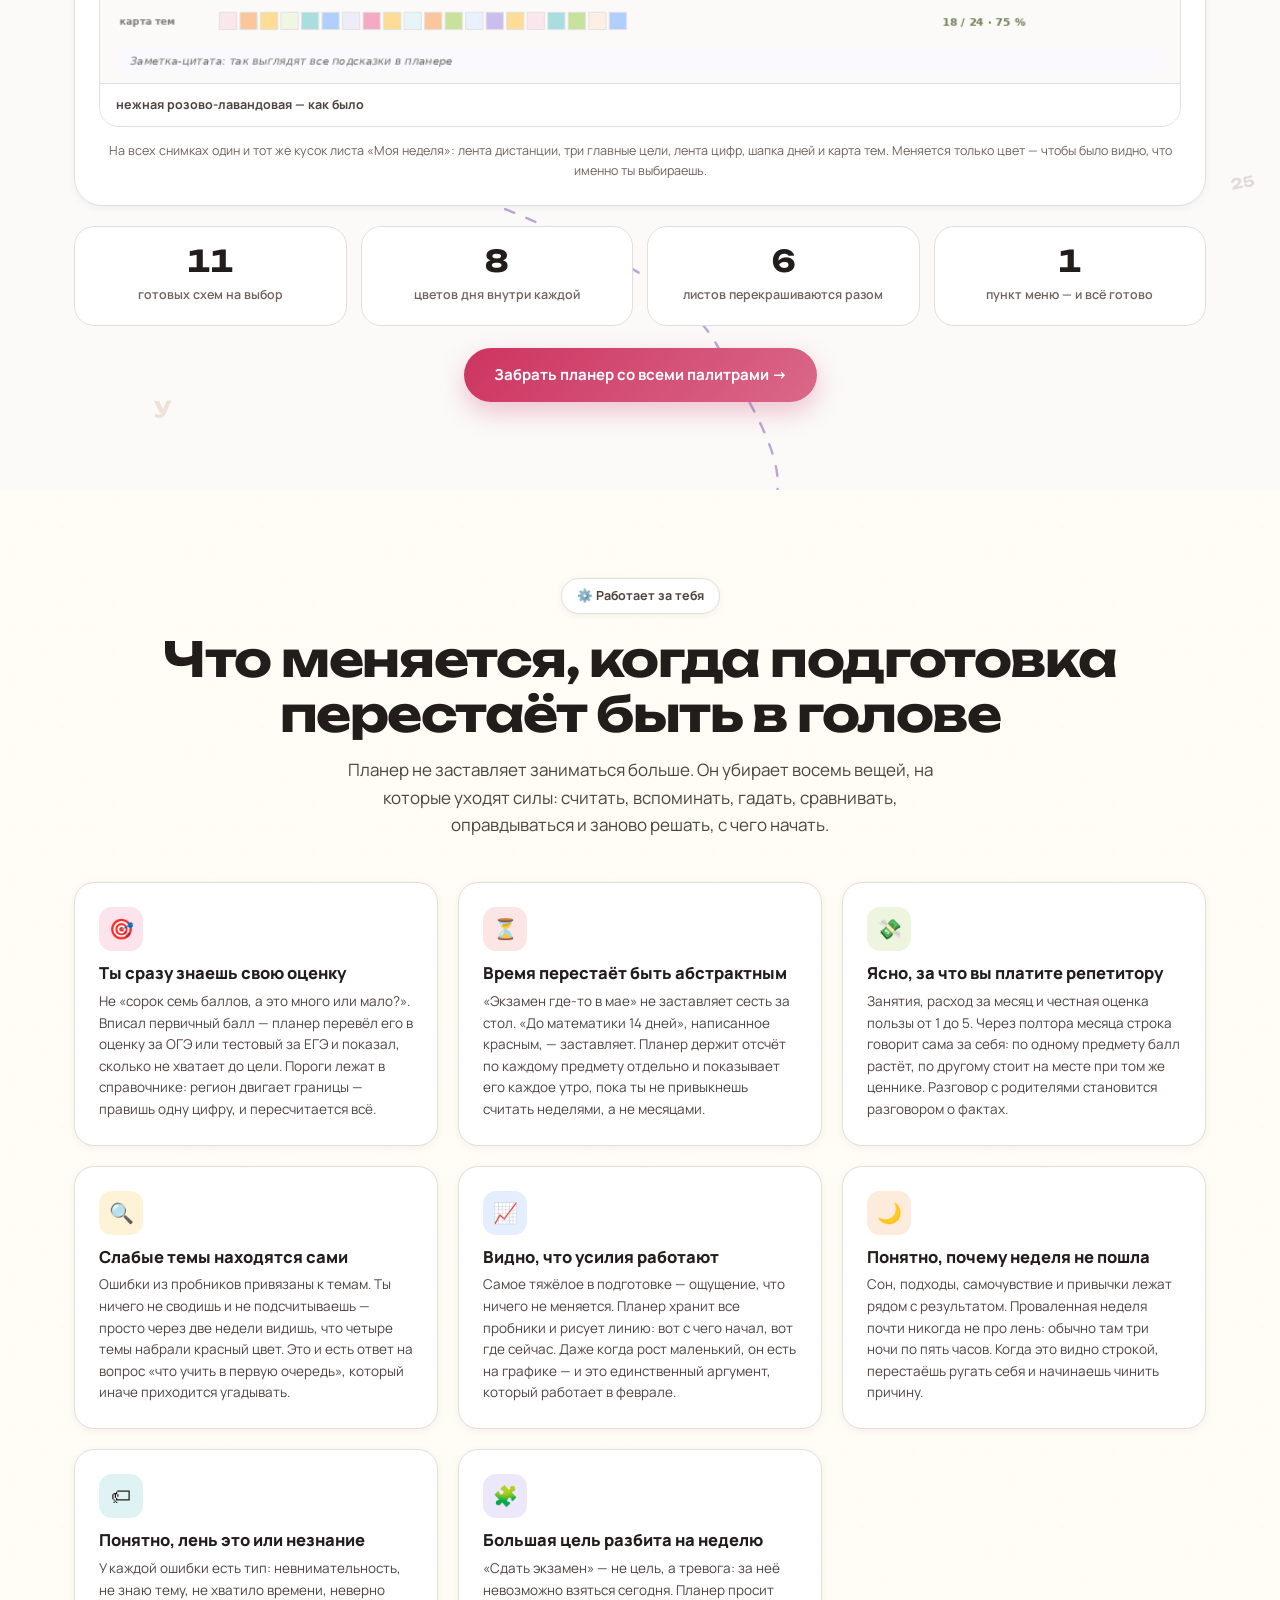
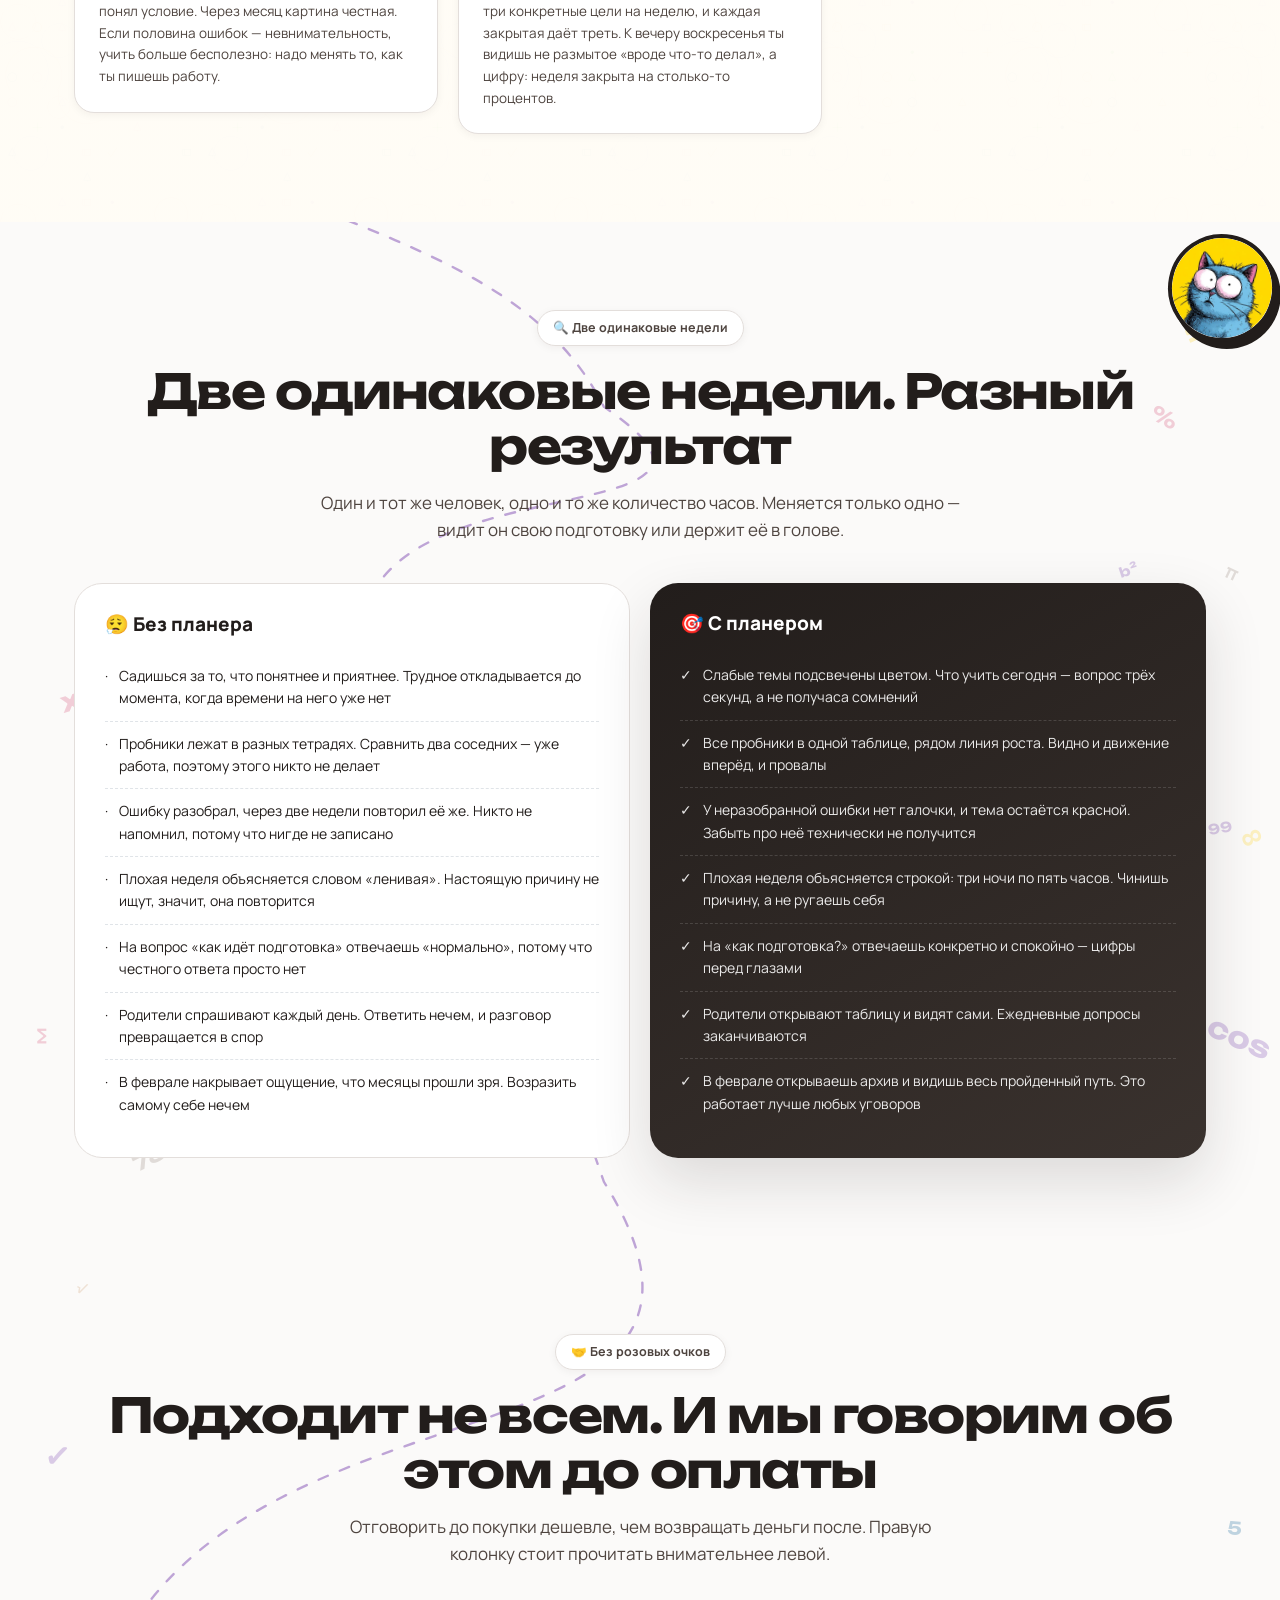
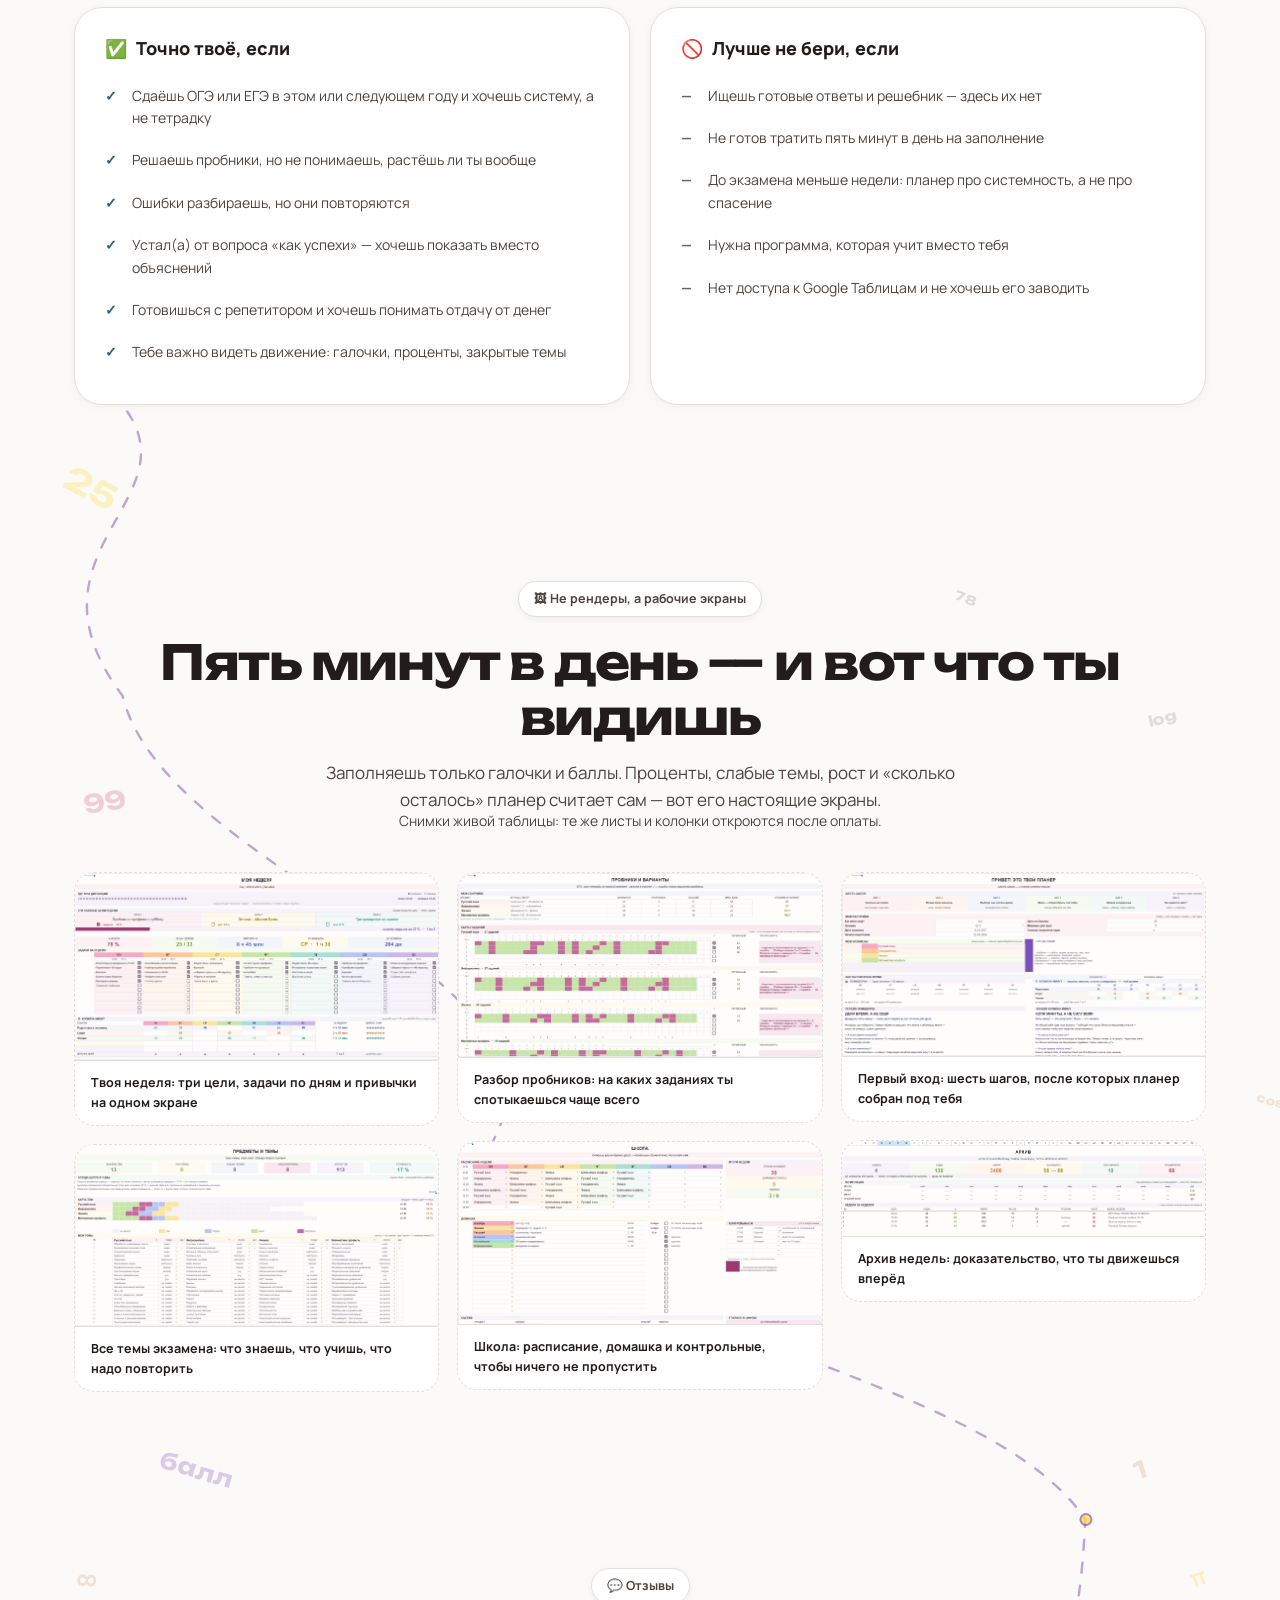
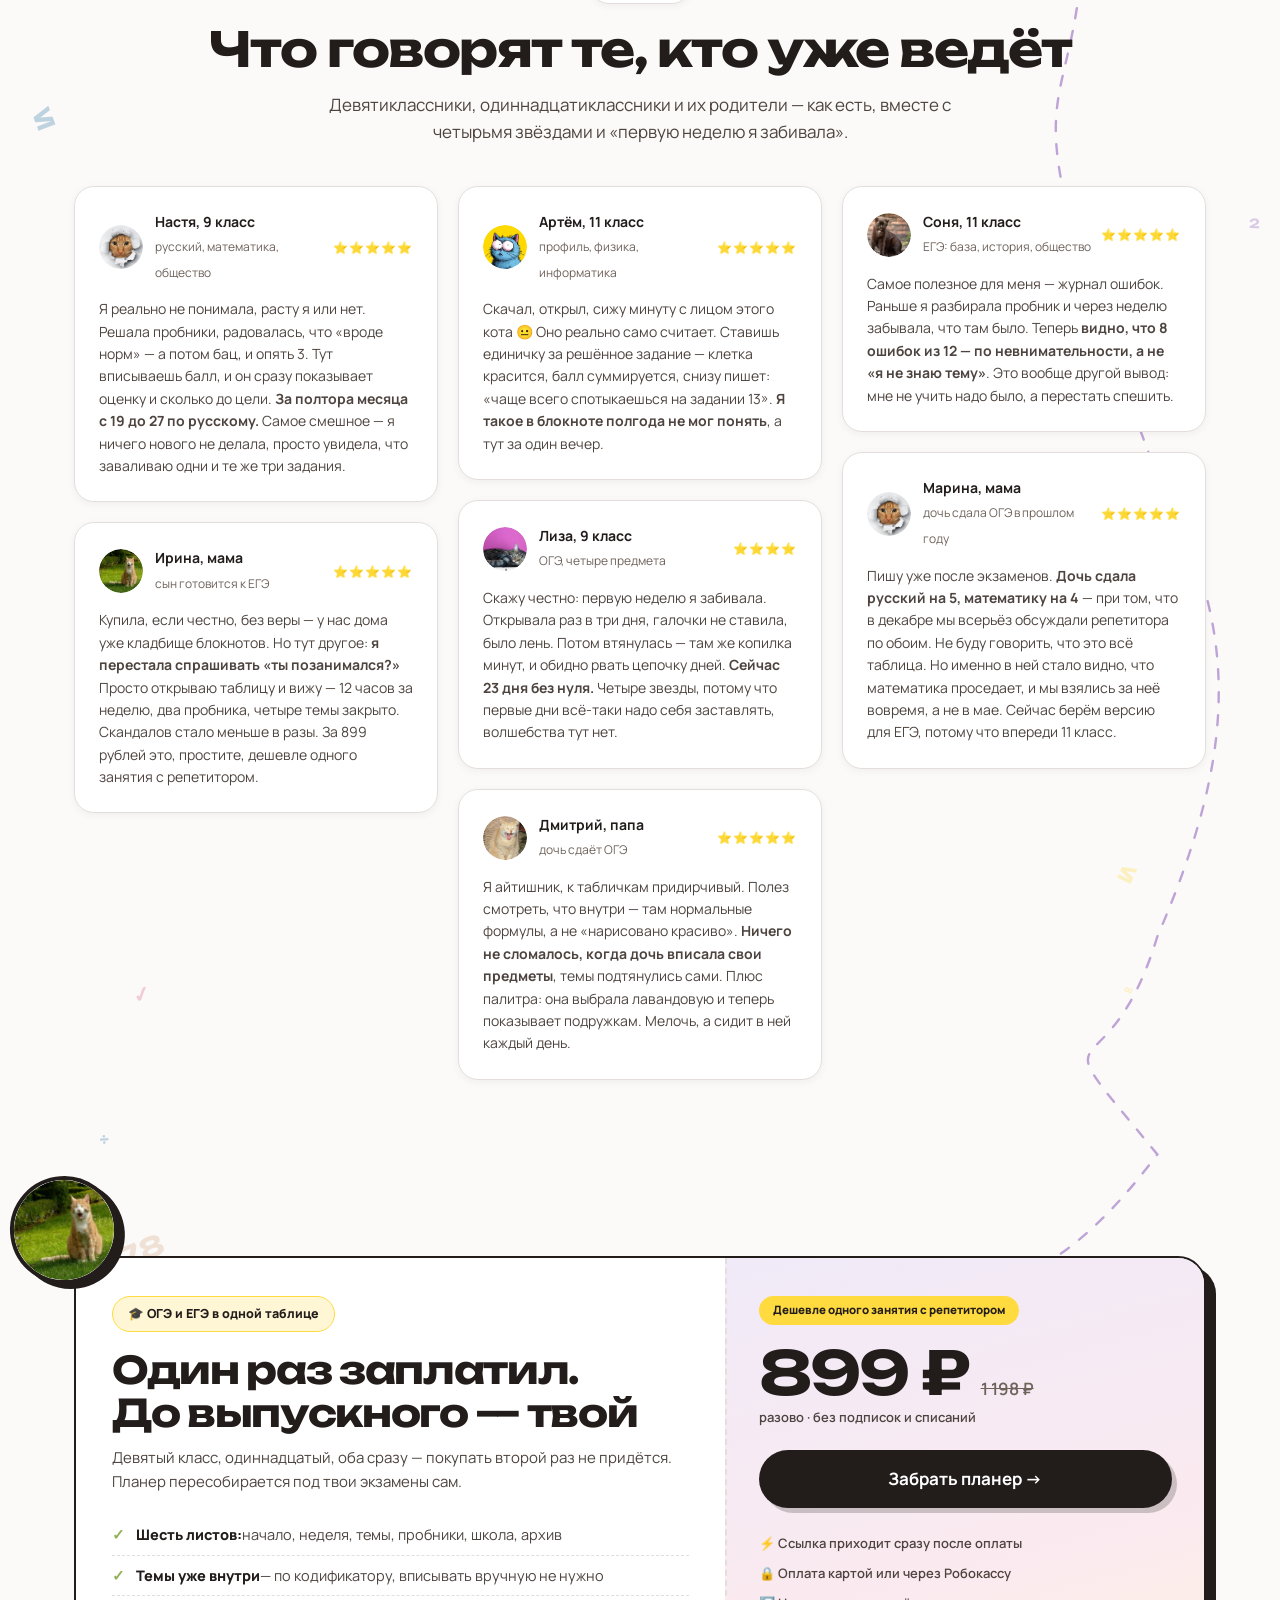
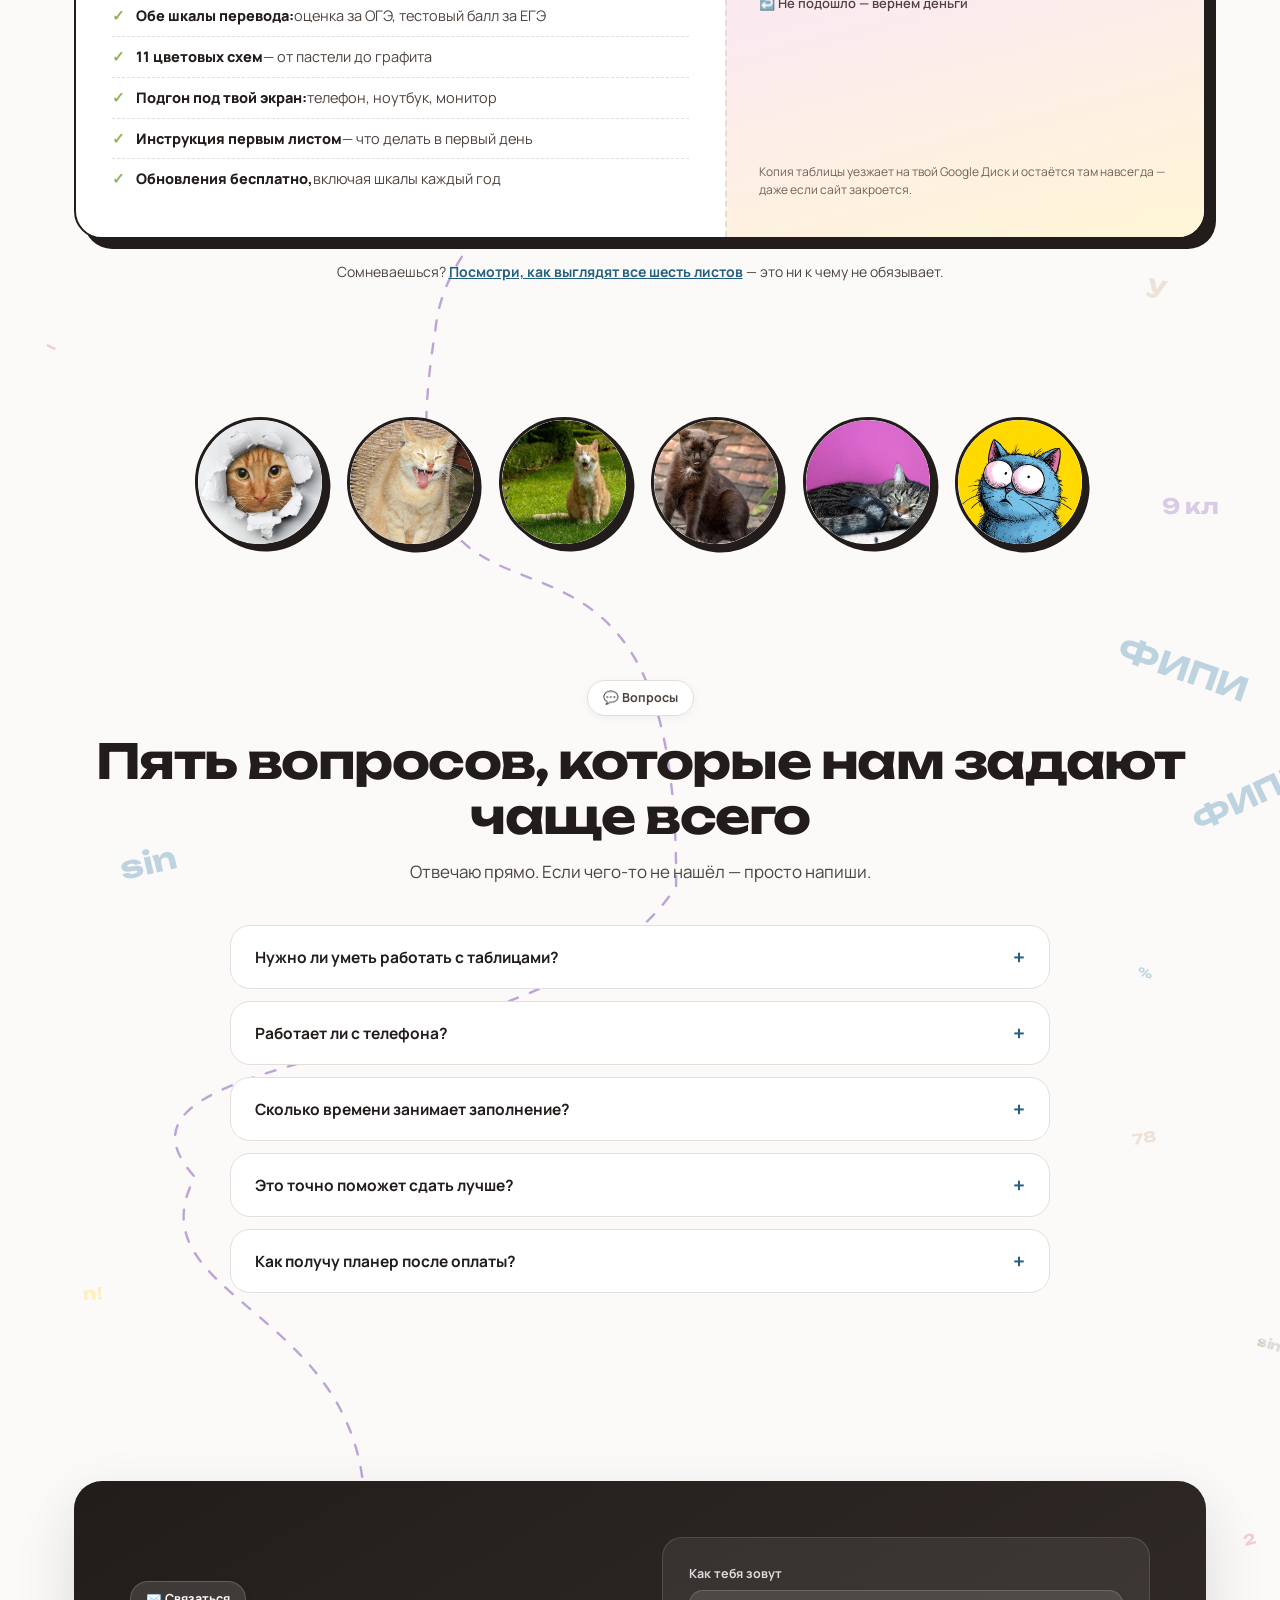
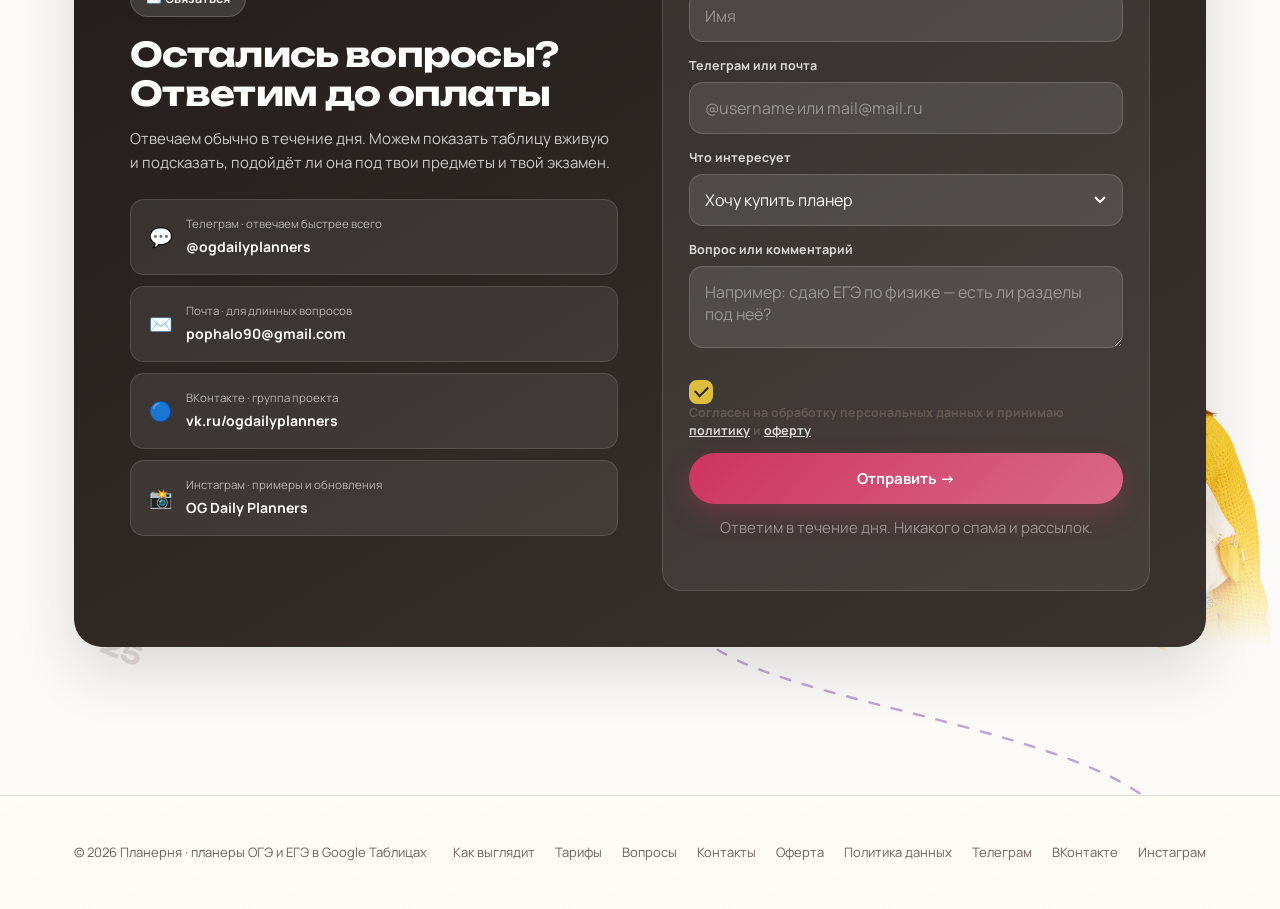
==== commit 1cd14fcf: "Add files via upload" ====
--- a/index.html
+++ b/index.html
@@ -23,9 +23,9 @@
 <!-- ─── ЗНАЧКИ ────────────────────────────────────────────────────
      SVG — для современных браузеров, PNG — для старых,
      apple-touch-icon — для ярлыка на домашнем экране iPhone. -->
-<link rel="icon" href="favicon.svg" type="image/svg+xml">
-<link rel="icon" href="favicon.png" sizes="32x32">
-<link rel="apple-touch-icon" href="apple-touch-icon.png">
+<link rel="icon" href="favicon.svg?v=10" type="image/svg+xml">
+<link rel="icon" href="favicon.png?v=10" sizes="32x32">
+<link rel="apple-touch-icon" href="apple-touch-icon.png?v=10">
 <link rel="manifest" href="site.webmanifest">
 
 <!-- ─── ПРЕВЬЮ ПРИ ОТПРАВКЕ ССЫЛКИ ────────────────────────────────
@@ -146,7 +146,7 @@
 }
 </script>
 
-<link rel="stylesheet" href="styles.css?v=9">
+<link rel="stylesheet" href="styles.css?v=11">
 </head>
 <body class="bold-hero">
 
@@ -322,16 +322,35 @@
     <!-- Логотип: иконка календаря + название -->
     <a href="#top" class="logo">
       <span class="logo-mark" aria-hidden="true">
-        <svg viewBox="0 0 44 44" width="44" height="44" role="img">
-          <rect width="44" height="44" rx="13" fill="#332B27"/>
-          <rect x="13" y="5.5" width="3.6" height="6.5" rx="1.8" fill="#FFDB3F"/>
-          <rect x="27.4" y="5.5" width="3.6" height="6.5" rx="1.8" fill="#FFDB3F"/>
-          <rect x="8.5" y="9" width="27" height="6.2" rx="2.6" fill="#8D5EBA"/>
-          <rect x="8.5" y="15" width="27" height="20.5" rx="3.4" fill="#453B35"/>
-          <rect x="12" y="18.6" width="8.4" height="6.6" rx="2.1" fill="#FFDB3F"/>
-          <rect x="23.6" y="18.6" width="8.4" height="6.6" rx="2.1" fill="#2A231F"/>
-          <rect x="12" y="27.2" width="8.4" height="5.2" rx="2" fill="#2A231F"/>
-          <rect x="23.6" y="27.2" width="8.4" height="5.2" rx="2" fill="#DA6889"/>
+        <svg viewBox="0 0 256 256" width="44" height="44" role="img" aria-hidden="true">
+          <title>Планерня</title>
+          <!-- Семь закрашенных ячеек таблицы складываются в «П». Пять галочек,
+          точка и тире: пять дней закрыто, один начат, один пропущен.
+          Отметки вырезаны настоящими дырками (fill-rule="evenodd"),
+          поэтому знак работает на любом фоне. Углы галочек ровно 45°. -->
+          <rect x="24" y="24" width="200" height="20" fill="#EFEDEA"/>
+          <rect x="24" y="24" width="20" height="200" fill="#EFEDEA"/>
+          <rect x="67.0" y="31" width="14" height="5" fill="#B5AEA7"/>
+          <rect x="30" y="71.5" width="7" height="5" fill="#B5AEA7"/>
+          <rect x="127.0" y="31" width="14" height="5" fill="#B5AEA7"/>
+          <rect x="30" y="131.5" width="7" height="5" fill="#B5AEA7"/>
+          <rect x="187.0" y="31" width="14" height="5" fill="#B5AEA7"/>
+          <rect x="30" y="191.5" width="7" height="5" fill="#B5AEA7"/>
+          <path fill="#F4A9C4" fill-rule="evenodd" d="M44 44 L104 44 L104 104 L44 104 Z M62.2 69.5 L70.0 77.3 L86.8 60.5 L91.5 65.2 L70.0 86.7 L57.5 74.2 Z"/>
+          <path fill="#FFDB3F" fill-rule="evenodd" d="M104 44 L164 44 L164 104 L104 104 Z M122.2 69.5 L130.0 77.3 L146.8 60.5 L151.5 65.2 L130.0 86.7 L117.5 74.2 Z"/>
+          <path fill="#8D5EBA" fill-rule="evenodd" d="M164 44 L224 44 L224 104 L164 104 Z M194.0 68.0 C197.3 68.0 200.0 70.7 200.0 74.0 C200.0 77.3 197.3 80.0 194.0 80.0 C190.7 80.0 188.0 77.3 188.0 74.0 C188.0 70.7 190.7 68.0 194.0 68.0 Z"/>
+          <path fill="#337AA5" fill-rule="evenodd" d="M44 104 L104 104 L104 164 L44 164 Z M62.2 129.5 L70.0 137.3 L86.8 120.5 L91.5 125.2 L70.0 146.7 L57.5 134.2 Z"/>
+          <path fill="#D4AA82" fill-rule="evenodd" d="M164 104 L224 104 L224 164 L164 164 Z M182.2 129.5 L190.0 137.3 L206.8 120.5 L211.5 125.2 L190.0 146.7 L177.5 134.2 Z"/>
+          <path fill="#DA6889" fill-rule="evenodd" d="M44 164 L104 164 L104 224 L44 224 Z M62.0 190.8 L86.0 190.8 L86.0 197.2 L62.0 197.2 Z"/>
+          <path fill="#7FB069" fill-rule="evenodd" d="M164 164 L224 164 L224 224 L164 224 Z M182.2 189.5 L190.0 197.3 L206.8 180.5 L211.5 185.2 L190.0 206.7 L177.5 194.2 Z"/>
+          <rect x="43" y="44" width="2" height="180" fill="#D6D1CB"/>
+          <rect x="44" y="43" width="180" height="2" fill="#D6D1CB"/>
+          <rect x="103" y="44" width="2" height="180" fill="#D6D1CB"/>
+          <rect x="44" y="103" width="180" height="2" fill="#D6D1CB"/>
+          <rect x="163" y="44" width="2" height="180" fill="#D6D1CB"/>
+          <rect x="44" y="163" width="180" height="2" fill="#D6D1CB"/>
+          <rect x="223" y="44" width="2" height="180" fill="#D6D1CB"/>
+          <rect x="44" y="223" width="180" height="2" fill="#D6D1CB"/>
         </svg>
       </span>
       <span class="logo-txt"><b>Планерня</b>планеры ОГЭ и ЕГЭ</span>
@@ -1296,8 +1315,8 @@
 <!-- Всплывающее сообщение вместо alert -->
 <div class="toast" id="toast" role="status" aria-live="polite"></div>
 
-<script src="script.js?v=9"></script>
-<script src="back.js?v=9"></script>
+<script src="script.js?v=11"></script>
+<script src="back.js?v=11"></script>
 
 <!-- ═══ ОКНО ПРОСМОТРА СКРИНШОТОВ ══════════════════════════════
      Открывается поверх сайта, а не в новой вкладке: человек
--- a/styles.css
+++ b/styles.css
@@ -173,15 +173,17 @@
 }
 .nav{display:flex;align-items:center}
 .logo{display:flex;align-items:center;flex-shrink:0}
-.logo-mark{display:flex;margin-right:11px;flex-shrink:0}
-.logo-mark svg{width:38px;height:38px;border-radius:12px;box-shadow:var(--sh-2)}
+.logo-mark{display:flex;margin-right:14px;flex-shrink:0}
+.logo-mark svg{width:56px;height:56px}
+/* Ни скругления, ни тени: знак сам по себе лист таблицы,
+   рамка вокруг него выглядела бы как вторая карточка. */
 /* Название сверху крупно, под ним — чем занимаемся.
    Раньше было наоборот: сверху мелкое «OG», под ним «Daily Planners».
    С одним словом «Планерня» такой порядок читается хуже: сначала
    имя, потом пояснение. */
-.logo-txt{font-size:11.5px;font-weight:600;color:var(--muted);line-height:1.15;
+.logo-txt{font-size:13px;font-weight:600;color:var(--muted);line-height:1.15;
   letter-spacing:0;white-space:nowrap}
-.logo-txt b{display:block;font-weight:800;font-size:18px;color:var(--ink);
+.logo-txt b{display:block;font-weight:800;font-size:24px;color:var(--ink);
   letter-spacing:-.02em;margin-bottom:1px}
 .menu{
   display:flex;margin-left:auto;background:rgba(255,255,255,.7);
@@ -607,7 +609,7 @@
   .contact{grid-template-columns:1fr;gap:30px;grid-gap:30px}
 }
 @media(max-width:760px){
-  html{scroll-padding-top:78px}
+  html{scroll-padding-top:92px}
   section{padding:58px 0}
   .hero{padding:112px 0 42px}
   .menu{display:none}
@@ -724,9 +726,9 @@
   .s-a{top:-18px;right:8%}
   .s-b{top:136px;left:-26px}
   .s-c{bottom:-8px;right:1%}
-  .logo-txt{font-size:10.5px}
-  .logo-txt b{font-size:16px}
-  .logo-mark svg{width:34px;height:34px}
+  .logo-txt{font-size:12px}
+  .logo-txt b{font-size:21px}
+  .logo-mark svg{width:48px;height:48px}
 }
 @media(max-width:1020px){
   .reviews{columns:2}
@@ -891,9 +893,9 @@
     border-width:3px;box-shadow:4px 4px 0 var(--ink)}
 
   /* ── 23.13 ШАПКА И ЛИПКАЯ ПОЛОСА ──────────────────────────────── */
-  .logo-mark svg{width:34px;height:34px}
-  .logo-txt{font-size:10.5px}
-  .logo-txt b{font-size:16px}
+  .logo-mark svg{width:46px;height:46px}
+  .logo-txt{font-size:11.5px}
+  .logo-txt b{font-size:19px}
   .burger{width:44px;height:44px}
   .menu.open{left:18px;right:18px}
   .sticky-buy{left:10px;right:10px;padding:9px 10px 9px 18px}
@@ -1282,19 +1284,74 @@
    По 152-ФЗ форма, которая собирает имя и контакт, должна получать
    согласие. Галочка стоит заранее — это допустимо для сайта, где
    отправка формы и есть выражение воли, а текст рядом виден сразу. */
+/* ЧТО БЫЛО НЕ ТАК.
+   Форма стоит на тёмной подложке, а галочка была системная.
+   Плюс правило .form input задавало ВСЕМ полям формы
+   padding:14px 15px и свой фон — и прилетало в том числе
+   квадратику согласия. Он получался раздутым, полупрозрачным
+   и почти сливался с фоном: человек не понимал, стоит галочка
+   или нет, и тыкал по несколько раз.
+
+   Поэтому рисуем квадратик сами. Системный input остаётся
+   на месте — он держит доступность, клавиатуру и отправку
+   формы, — но становится невидимым. Видимый квадратик это <i>,
+   который стоит сразу за ним, поэтому ловится через + .box. */
 .agree{
+  position:relative;
   display:flex;align-items:flex-start;
   font-size:12.5px;line-height:1.5;color:var(--muted);
-  margin:4px 0 16px;cursor:pointer
-}
+  margin:4px 0 14px;padding:6px 0;cursor:pointer;
+  -webkit-tap-highlight-color:transparent
+}
+
+/* Системная галочка: не видна, но жива */
 .agree input{
-  width:18px;height:18px;margin:1px 10px 0 0;flex-shrink:0;
-  accent-color:var(--blue-d);cursor:pointer
-}
-.agree a{color:var(--ink-2);text-decoration:underline}
-.agree input:focus-visible{outline:3px solid var(--blue);outline-offset:2px}
+  /* Совпадает по месту с нарисованным квадратиком: у .agree есть
+     верхний отступ 6px, и без него системная зона клика съезжала
+     бы вверх относительно того, что человек видит. */
+  position:absolute;top:6px;left:0;
+  width:24px;height:24px;margin:0;padding:0;
+  opacity:0;cursor:pointer;z-index:1
+}
+
+/* Нарисованный квадратик */
+.agree .box{
+  width:24px;height:24px;flex-shrink:0;margin:0 12px 0 0;
+  border:2px solid rgba(255,255,255,.5);border-radius:8px;
+  background:rgba(255,255,255,.12);
+  display:flex;align-items:center;justify-content:center;
+  transition:background .16s ease,border-color .16s ease
+}
+/* Птичка: две стороны квадрата, повёрнутые на 45° */
+.agree .box::after{
+  content:'';width:11px;height:6px;margin-top:-3px;
+  border-left:2.6px solid var(--ink);
+  border-bottom:2.6px solid var(--ink);
+  transform:rotate(-45deg) scale(.5);
+  opacity:0;transition:transform .16s ease,opacity .16s ease
+}
+.agree input:checked + .box{
+  background:var(--sunny);border-color:var(--sunny)
+}
+.agree input:checked + .box::after{opacity:1;transform:rotate(-45deg) scale(1)}
+.agree input:focus-visible + .box{outline:3px solid var(--sunny);outline-offset:3px}
+.agree input:active + .box{transform:scale(.92)}
+
+.agree a{color:#fff;text-decoration:underline;position:relative;z-index:2}
 @media (hover:hover) and (pointer:fine){
-  .agree a:hover{color:var(--ink)}
+  .agree a:hover{color:var(--sunny)}
+  .agree:hover .box{border-color:rgba(255,255,255,.8)}
+}
+
+/* На светлой подложке — страница оплаты — рамка тёмная,
+   иначе белая рамка на белом фоне не видна */
+.chk-form .agree .box{
+  border-color:var(--line);background:var(--paper)
+}
+.chk-form .agree a{color:var(--ink-2)}
+@media (hover:hover) and (pointer:fine){
+  .chk-form .agree a:hover{color:var(--ink)}
+  .chk-form .agree:hover .box{border-color:var(--ink-2)}
 }
 
 /* ══════════════════════════════════════════════════════════════════
@@ -1755,7 +1812,7 @@
     z-index:90
   }
   .menu.open a{padding:14px 16px;min-height:48px;display:flex;align-items:center}
-  html{scroll-padding-top:78px}
+  html{scroll-padding-top:92px}
 }
 
 /* ══════════════════════════════════════════════════════════════════
